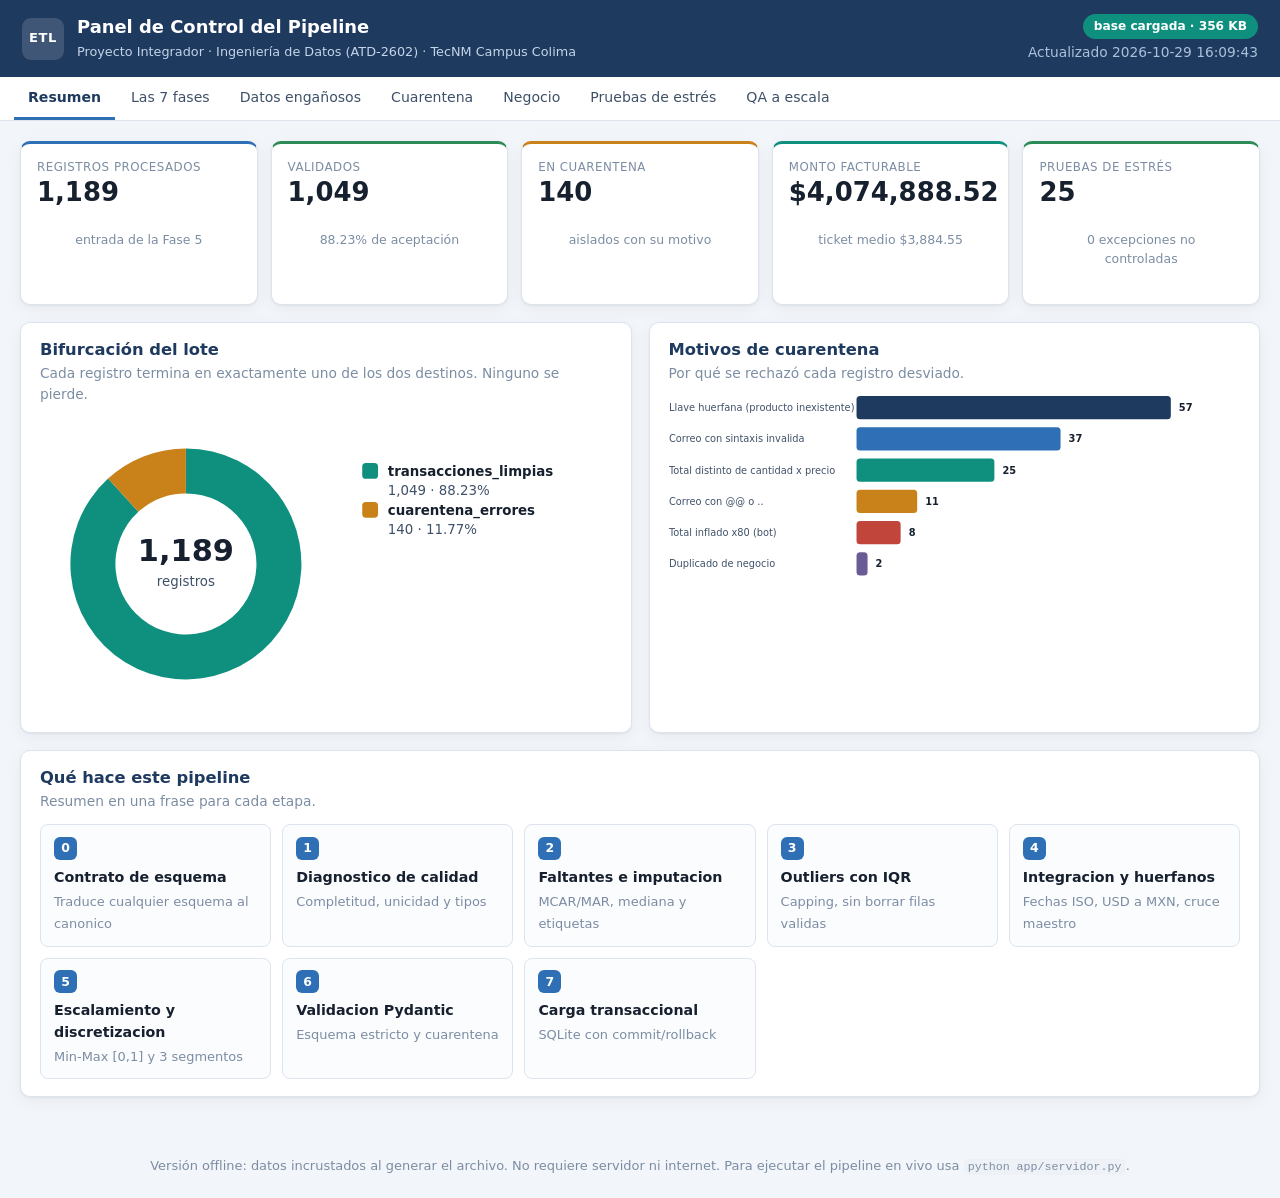
==== dashboard_offline.html @ 7eddc533 "Motor universal, panel con subida de datasets, QA y guia de defensa Motor universal (motor/pipeline_" ====
<!doctype html>
<html lang="es">
<head>
<meta charset="utf-8">
<meta name="viewport" content="width=device-width, initial-scale=1">
<title>Panel ETL — Ingeniería de Datos</title>
<link rel="icon" href="data:image/svg+xml,&lt;svg xmlns='http://www.w3.org/2000/svg' viewBox='0 0 32 32'&gt;&lt;rect width='32' height='32' rx='7' fill='%231f3a5f'/&gt;&lt;text x='16' y='22' font-size='14' font-family='sans-serif' font-weight='bold' fill='white' text-anchor='middle'&gt;ETL&lt;/text&gt;&lt;/svg&gt;">
<style>
:root{
  --tinta:#16202e; --tinta-2:#3f5168; --tenue:#7c8da3;
  --fondo:#f2f5f9; --papel:#ffffff; --linea:#dde4ed;
  --azul:#1f3a5f; --azul-claro:#2f6fb5; --acento:#0f8f7e;
  --ambar:#c9821a; --rojo:#c2453c; --verde:#2e8b57;
  --r:10px; --sombra:0 1px 2px rgba(22,32,46,.06), 0 4px 16px rgba(22,32,46,.05);
}
*{box-sizing:border-box}
html,body{margin:0;padding:0}
body{
  font-family:"Segoe UI",system-ui,-apple-system,Roboto,Helvetica,Arial,sans-serif;
  background:var(--fondo); color:var(--tinta); font-size:14.5px; line-height:1.55;
}
h1,h2,h3{margin:0 0 .2em; line-height:1.25}
h1{font-size:1.25rem}
h2{font-size:1.02rem; color:var(--azul)}
p{margin:.2em 0 .8em}
code{background:#eef2f7; padding:.08em .35em; border-radius:4px; font-size:.9em}
.tenue{color:var(--tenue); font-size:.86rem}
.sub{color:var(--tenue); font-size:.86rem; margin:-.1em 0 .9em}

/* ---------------------------------------------------- cabecera */
.cabecera{
  background:var(--azul); color:#fff; padding:14px 22px;
  display:flex; justify-content:space-between; align-items:center; gap:18px; flex-wrap:wrap;
}
.marca{display:flex; align-items:center; gap:13px}
.logo{
  width:42px; height:42px; border-radius:9px; background:rgba(255,255,255,.14);
  display:grid; place-items:center; font-weight:700; letter-spacing:.5px; font-size:.82rem;
}
.cabecera h1{color:#fff; font-size:1.12rem}
.cabecera p{margin:0; color:#c3d4e8; font-size:.8rem}
.estado-bd{display:flex; flex-direction:column; align-items:flex-end; gap:3px}
.estado-bd .tenue{color:#aac1dc}
.sello{
  background:var(--acento); color:#fff; padding:3px 11px; border-radius:999px;
  font-size:.76rem; font-weight:600;
}
.sello.malo{background:var(--rojo)}

/* ---------------------------------------------------- menú */
.menu{
  display:flex; gap:2px; padding:0 14px; background:var(--papel);
  border-bottom:1px solid var(--linea); overflow-x:auto; position:sticky; top:0; z-index:20;
}
.tab{
  border:0; background:none; padding:12px 14px; cursor:pointer; font-size:.88rem;
  color:var(--tinta-2); border-bottom:3px solid transparent; white-space:nowrap;
  font-family:inherit;
}
.tab:hover{color:var(--azul); background:#f7fAfd}
.tab.activa{color:var(--azul); border-bottom-color:var(--azul-claro); font-weight:650}

/* ---------------------------------------------------- layout */
main{padding:20px; max-width:1280px; margin:0 auto}
.vista{display:none}
.vista.activa{display:block}
.tarjeta{
  background:var(--papel); border:1px solid var(--linea); border-radius:var(--r);
  padding:17px 19px; margin-bottom:17px; box-shadow:var(--sombra);
}
.rejilla-2{display:grid; grid-template-columns:1fr 1fr; gap:17px}
@media(max-width:900px){.rejilla-2{grid-template-columns:1fr}}

/* ---------------------------------------------------- KPIs */
.kpis{display:grid; grid-template-columns:repeat(auto-fit,minmax(168px,1fr)); gap:13px; margin-bottom:17px}
.kpi{
  background:var(--papel); border:1px solid var(--linea); border-radius:var(--r);
  padding:14px 16px; box-shadow:var(--sombra); border-top:3px solid var(--azul-claro);
}
.kpi.ok{border-top-color:var(--verde)}
.kpi.alerta{border-top-color:var(--ambar)}
.kpi.dinero{border-top-color:var(--acento)}
.kpi .etq{font-size:.74rem; color:var(--tenue); text-transform:uppercase; letter-spacing:.5px}
.kpi .val{font-size:1.62rem; font-weight:700; color:var(--tinta); line-height:1.2;
  font-variant-numeric:tabular-nums}
.kpi .pie{font-size:.78rem; color:var(--tenue)}

/* ---------------------------------------------------- tablas */
table{width:100%; border-collapse:collapse; font-size:.85rem}
th{
  text-align:left; padding:8px 9px; border-bottom:2px solid var(--linea);
  color:var(--tinta-2); font-weight:650; font-size:.78rem; text-transform:uppercase;
  letter-spacing:.3px; white-space:nowrap;
}
td{padding:7px 9px; border-bottom:1px solid #eef2f7; vertical-align:top}
tbody tr:hover{background:#f7fafd}
.num{text-align:right; font-variant-numeric:tabular-nums}
.tabla-scroll{overflow-x:auto; max-height:520px; overflow-y:auto}
.mono{font-family:"Cascadia Mono",Consolas,"Courier New",monospace; font-size:.82rem}

/* ---------------------------------------------------- píldoras */
.pil{display:inline-block; padding:2px 9px; border-radius:999px; font-size:.75rem; font-weight:600}
.pil.ok{background:#e4f3ea; color:var(--verde)}
.pil.malo{background:#fbe9e7; color:var(--rojo)}
.pil.neutro{background:#eef2f7; color:var(--tinta-2)}
.pil.alerta{background:#fdf1de; color:var(--ambar)}

/* ---------------------------------------------------- avisos */
.aviso{
  background:#fff; border:1px solid var(--linea); border-left:4px solid var(--azul-claro);
  border-radius:var(--r); padding:13px 17px; margin-bottom:17px; font-size:.9rem;
  box-shadow:var(--sombra);
}

/* ---------------------------------------------------- engañosos */
.eng{
  background:var(--papel); border:1px solid var(--linea); border-radius:var(--r);
  padding:15px 17px; margin-bottom:13px; box-shadow:var(--sombra);
  border-left:4px solid var(--ambar);
}
.eng.cero{border-left-color:var(--verde); opacity:.72}
.eng-cab{display:flex; align-items:baseline; gap:11px; flex-wrap:wrap; margin-bottom:7px}
.eng-cod{
  font-family:Consolas,monospace; background:var(--azul); color:#fff;
  padding:2px 8px; border-radius:5px; font-size:.76rem; font-weight:700;
}
.eng-tit{font-weight:650; color:var(--tinta); font-size:.97rem}
.eng-n{margin-left:auto; font-weight:700; color:var(--ambar); font-variant-numeric:tabular-nums}
.eng.cero .eng-n{color:var(--verde)}
.eng-fila{display:grid; grid-template-columns:118px 1fr; gap:9px; margin-top:6px; font-size:.86rem}
.eng-etq{color:var(--tenue); font-weight:600; font-size:.79rem; text-transform:uppercase;
  letter-spacing:.3px}

/* ---------------------------------------------------- pasos */
.pasos{display:grid; grid-template-columns:repeat(auto-fit,minmax(215px,1fr)); gap:11px}
.paso{border:1px solid var(--linea); border-radius:8px; padding:11px 13px; background:#fbfcfe}
.paso .n{
  display:inline-grid; place-items:center; width:23px; height:23px; border-radius:6px;
  background:var(--azul-claro); color:#fff; font-weight:700; font-size:.78rem; margin-bottom:6px;
}
.paso strong{display:block; font-size:.89rem; margin-bottom:2px}
.paso span{font-size:.81rem; color:var(--tenue)}

/* ---------------------------------------------------- filtros */
.filtros{display:flex; gap:7px; flex-wrap:wrap; margin-bottom:13px}
.chip{
  border:1px solid var(--linea); background:#fff; border-radius:999px; padding:5px 13px;
  cursor:pointer; font-size:.83rem; font-family:inherit; color:var(--tinta-2);
}
.chip:hover{border-color:var(--azul-claro); color:var(--azul)}
.chip.activo{background:var(--azul); color:#fff; border-color:var(--azul)}

/* ---------------------------------------------------- ejecutar */
.barra-acciones{display:flex; align-items:center; gap:14px; margin-bottom:11px; flex-wrap:wrap}
.btn-principal{
  background:var(--azul); color:#fff; border:0; padding:10px 22px; border-radius:7px;
  font-size:.92rem; font-weight:600; cursor:pointer; font-family:inherit;
}
.btn-principal:hover{background:#28496f}
.btn-principal:disabled{background:#9fb0c4; cursor:not-allowed}
.progreso{height:7px; background:#e7edf4; border-radius:999px; overflow:hidden; margin-bottom:13px}
#barra-progreso{height:100%; width:0; background:var(--acento); transition:width .4s ease}
.consola{
  background:#101925; color:#cfe0f0; padding:15px 17px; border-radius:8px;
  font-family:"Cascadia Mono",Consolas,monospace; font-size:.8rem; line-height:1.5;
  max-height:470px; overflow:auto; white-space:pre-wrap; margin:0;
}

/* ---------------------------------------------------- svg */
/* El viewBox escala el texto junto con la gráfica; acotar el ancho mantiene
   la tipografía en su tamaño real en vez de inflarla en pantallas anchas. */
svg{display:block; width:100%; max-width:780px; height:auto; overflow:visible; margin:0 auto}
.svg-etq{font-size:11px; fill:var(--tinta-2)}
.svg-val{font-size:11px; fill:var(--tinta); font-weight:600}
.svg-eje{stroke:var(--linea); stroke-width:1}

.pie{text-align:center; padding:22px; color:var(--tenue); font-size:.81rem}
.vacio{padding:26px; text-align:center; color:var(--tenue); font-size:.88rem}

.tab-destacada{color:var(--acento); font-weight:650}
.zona{border:2px dashed var(--linea); border-radius:var(--r); padding:34px; text-align:center;
  cursor:pointer; background:#fbfcfe; transition:.15s}
.zona:hover,.zona.sobre{border-color:var(--azul-claro); background:#f2f7fd}
.zona-titulo{font-size:1.05rem; font-weight:650; color:var(--azul); margin-bottom:4px}
.fuente-cab{display:flex; justify-content:space-between; align-items:baseline; flex-wrap:wrap; gap:8px}
.descargas a{display:inline-block; margin:3px 6px 3px 0; padding:5px 11px; border:1px solid var(--linea);
  border-radius:6px; text-decoration:none; color:var(--azul); font-size:.82rem; background:#fff}
.descargas a:hover{border-color:var(--azul-claro)}

</style>
</head>
<body>

<header class="cabecera">
  <div class="marca">
    <div class="logo">ETL</div>
    <div>
      <h1>Panel de Control del Pipeline</h1>
      <p>Proyecto Integrador · Ingeniería de Datos (ATD-2602) · TecNM Campus Colima</p>
    </div>
  </div>
  <div class="estado-bd">
    <span id="sello-bd" class="sello">cargando…</span>
    <span id="actualizado" class="tenue"></span>
  </div>
</header>

<nav class="menu" id="menu">
  
  <button class="tab activa" data-vista="resumen">Resumen</button>
  <button class="tab" data-vista="flujo">Las 7 fases</button>
  <button class="tab" data-vista="enganosos">Datos engañosos</button>
  <button class="tab" data-vista="cuarentena">Cuarentena</button>
  <button class="tab" data-vista="negocio">Negocio</button>
  <button class="tab" data-vista="estres">Pruebas de estrés</button>
  <button class="tab" data-vista="qa">QA a escala</button>
  
</nav>

<main id="contenido">

  <!-- ============================================ UNIVERSAL -->
  <section class="vista" id="v-universal">
    <div class="aviso">
      <strong>Sube cualquier dataset, limpio o sucio.</strong>
      CSV, TSV, TXT, Excel (todas las hojas), JSON, JSON Lines, Parquet o un ZIP con varios.
      El motor no necesita conocer las columnas: detecta tipos, aplica las 7 fases y separa
      lo válido de lo que va a cuarentena con su motivo. Si subes varios archivos, detecta
      solo cuál es el catálogo maestro y marca las llaves huérfanas.
    </div>
    <div class="tarjeta">
      <div id="zona" class="zona">
        <div class="zona-titulo">Arrastra aquí tus archivos</div>
        <div class="tenue">o haz clic para elegirlos · hasta 2 GB por archivo</div>
        <input id="archivo" type="file" multiple hidden
               accept=".csv,.tsv,.txt,.xlsx,.xlsm,.xls,.json,.jsonl,.ndjson,.parquet,.zip">
      </div>
      <div id="lista-archivos" class="tenue"></div>
      <div class="barra-acciones" style="margin-top:12px">
        <button id="btn-universal" class="btn-principal" disabled>Procesar dataset</button>
        <span id="estado-universal" class="tenue">Elige uno o más archivos.</span>
      </div>
      <pre id="consola-u" class="consola" style="max-height:260px">Esperando archivos…</pre>
    </div>
    <div id="resultado-u"></div>
  </section>

  <!-- ============================================ RESUMEN -->
  <section class="vista activa" id="v-resumen">
    <div class="kpis" id="kpis"></div>
    <div class="rejilla-2">
      <div class="tarjeta">
        <h2>Bifurcación del lote</h2>
        <p class="sub">Cada registro termina en exactamente uno de los dos destinos. Ninguno se pierde.</p>
        <div id="dona-bifurcacion"></div>
      </div>
      <div class="tarjeta">
        <h2>Motivos de cuarentena</h2>
        <p class="sub">Por qué se rechazó cada registro desviado.</p>
        <div id="barras-cuarentena"></div>
      </div>
    </div>
    <div class="tarjeta">
      <h2>Qué hace este pipeline</h2>
      <p class="sub">Resumen en una frase para cada etapa.</p>
      <div class="pasos" id="pasos-resumen"></div>
    </div>
  </section>

  <!-- ============================================ FLUJO -->
  <section class="vista" id="v-flujo">
    <div class="tarjeta">
      <h2>Embudo de las 7 fases</h2>
      <p class="sub">Cuántos registros entran y sobreviven a cada etapa del pipeline.</p>
      <div id="embudo"></div>
    </div>
    <div class="tarjeta">
      <h2>Detalle por fase</h2>
      <div id="tabla-fases"></div>
    </div>
  </section>

  <!-- ============================================ ENGAÑOSOS -->
  <section class="vista" id="v-enganosos">
    <div class="aviso">
      <strong>El corazón del proyecto.</strong>
      Estos registros pasan cualquier validación de tipo y formato. Se ven perfectamente
      normales en un <code>head()</code>. Y aun así son falsos. Son los que ensucian un
      reporte sin que nadie lo note.
    </div>
    <div id="tarjetas-enganosos"></div>
  </section>

  <!-- ============================================ CUARENTENA -->
  <section class="vista" id="v-cuarentena">
    <div class="tarjeta">
      <h2>Zona de cuarentena</h2>
      <p class="sub">Filtra por causa para ver los registros desviados y su motivo exacto.</p>
      <div class="filtros" id="filtros-cuarentena"></div>
      <div id="tabla-cuarentena"></div>
    </div>
  </section>

  <!-- ============================================ NEGOCIO -->
  <section class="vista" id="v-negocio">
    <div class="rejilla-2">
      <div class="tarjeta">
        <h2>Facturado por canal y segmento</h2>
        <p class="sub">La discretización de la Fase 5 es lo que permite leer esto de un vistazo.</p>
        <div id="barras-segmento"></div>
      </div>
      <div class="tarjeta">
        <h2>Rangos de cada segmento</h2>
        <p class="sub">Cortes por terciles, no por montos fijos.</p>
        <div id="tabla-segmentos"></div>
      </div>
    </div>
    <div class="tarjeta">
      <h2>Ventas por día</h2>
      <div id="linea-serie"></div>
    </div>
    <div class="tarjeta">
      <h2>Productos con mayor facturación</h2>
      <div id="tabla-productos"></div>
    </div>
  </section>

  <!-- ============================================ ESTRÉS -->
  <section class="vista" id="v-estres">
    <div class="aviso">
      <strong>El criterio de éxito no es que los acepte.</strong>
      Es que los rechace con un mensaje claro y <em>sin lanzar una excepción no controlada</em>.
      Un pipeline de producción no se cae porque le llegó una fila corrupta.
    </div>
    <div class="tarjeta">
      <h2>Inyección de datos corruptos</h2>
      <div id="tabla-estres"></div>
    </div>
  </section>

  <!-- ============================================ QA -->
  <section class="vista" id="v-qa">
    <div class="aviso">
      <strong>Pruebas a escala con verdad conocida.</strong>
      El generador planta una cantidad exacta de cada error, así que la suite no verifica
      solo que el pipeline «no truene»: verifica que encontró <em>exactamente</em> lo que se plantó,
      y que los datos que sí pasaron no fueron corrompidos.
    </div>
    <div class="tarjeta">
      <h2>Escenarios ejecutados</h2>
      <div id="tabla-qa"></div>
    </div>
    <div class="tarjeta">
      <h2>Rendimiento según volumen</h2>
      <p class="sub">El pipeline escala de forma lineal. No hay degradación por tamaño.</p>
      <div id="grafico-escala"></div>
    </div>
  </section>

  <!-- ============================================ EJECUTAR -->
  <section class="vista" id="v-ejecutar">
    <div class="tarjeta">
      <h2>Ejecutar el pipeline completo</h2>
      <p class="sub">Corre las 7 fases de principio a fin sobre los datos reales y recarga la base.</p>
      <div class="barra-acciones">
        <button id="btn-ejecutar" class="btn-principal">Ejecutar pipeline</button>
        <span id="estado-ejecucion" class="tenue">Listo.</span>
      </div>
      <div class="progreso"><div id="barra-progreso"></div></div>
      <pre id="consola" class="consola">Pulsa «Ejecutar pipeline» para comenzar.</pre>
    </div>
  </section>

</main>

<footer class="pie">
  Versión offline: datos incrustados al generar el archivo. No requiere servidor ni internet. Para ejecutar el pipeline en vivo usa <code>python app/servidor.py</code>.
</footer>

<script>
/* Datos incrustados: este archivo no hace ninguna peticion de red. */
const DATOS_OFFLINE = {"/api/resumen": {"entrada": 1189, "limpias": 1049, "cuarentena": 140, "tasa_aceptacion": 88.23, "monto_facturable": 4074888.52, "ticket_promedio": 3884.55, "pruebas_estres": 25, "crashes": 0, "bd_existe": true, "bd_kb": 356.0, "actualizado": "2026-10-29 16:09:43"}, "/api/fases": [{"fase": "0", "nombre": "Contrato de esquema", "detalle": "Traduce cualquier esquema al canonico", "registros": 1189}, {"fase": "1", "nombre": "Diagnostico de calidad", "detalle": "Completitud, unicidad y tipos", "registros": 1189}, {"fase": "2", "nombre": "Faltantes e imputacion", "detalle": "MCAR/MAR, mediana y etiquetas", "registros": 1189}, {"fase": "3", "nombre": "Outliers con IQR", "detalle": "Capping, sin borrar filas validas", "registros": 1189}, {"fase": "4", "nombre": "Integracion y huerfanos", "detalle": "Fechas ISO, USD a MXN, cruce maestro", "registros": 1189}, {"fase": "5", "nombre": "Escalamiento y discretizacion", "detalle": "Min-Max [0,1] y 3 segmentos", "registros": 1189}, {"fase": "6", "nombre": "Validacion Pydantic", "detalle": "Esquema estricto y cuarentena", "registros": 1049}, {"fase": "7", "nombre": "Carga transaccional", "detalle": "SQLite con commit/rollback", "registros": 1049}], "/api/enganosos": [{"codigo": "E-01", "titulo": "Totales que no cuadran con cantidad x precio", "afectados": 12, "total": 1220, "pct": 0.98, "por_que": "Los tres campos son numeros validos y positivos. Ninguna validacion de tipo los rechaza: solo se detectan recalculando la operacion.", "evidencia": "Fisica 0 filas, online 12. Ej. WEB-00001: 1 x 600.0 = 600.00 pero total_amount = 48000.00", "accion": "Validador que recalcula el total y rechaza si difiere mas de 1 centavo."}, {"codigo": "E-02", "titulo": "Bots: total inflado exactamente 80 veces", "afectados": 12, "total": 600, "pct": 2.0, "por_que": "El factor es constante y exacto (x80), no es ruido aleatorio. Un promedio de ticket los absorbe y parecen ventas grandes legitimas.", "evidencia": "12 pedidos con total = 80 x (units x unit_price). Ej. WEB-00001: 1 x 600.00 -> 48000.00", "accion": "Marcar como fraude_bot y enviar a cuarentena, no solo recortar por IQR."}, {"codigo": "E-03", "titulo": "Precio 500.00 exacto: valor por defecto, no precio real", "afectados": 29, "total": 620, "pct": 4.68, "por_que": "500.00 es un importe perfectamente plausible para una venta. Pasa cualquier validacion de rango o de tipo. Lo delata la repeticion: el precio real nunca cae 29 veces en el mismo numero redondo.", "evidencia": "Los 591 productos del catalogo cotizan a su precio_base_mxn exacto (desviacion 0). Los 29 huerfanos cotizan todos a 500.00, un relleno que el sistema origen usa cuando no encuentra el producto.", "accion": "Regla cruzada: precio == 500.00 junto con llave huerfana se trata como 'producto inexistente con precio de relleno', no como venta valida."}, {"codigo": "E-04", "titulo": "Llaves huerfanas con formato perfecto", "afectados": 62, "total": 1220, "pct": 5.08, "por_que": "Cumplen el patron PROD-NNN, pasan cualquier regex y se ven como un id real. Solo el cruce contra el catalogo revela que el producto no existe.", "evidencia": "Fisica 29, online 33. 33 de los online tienen formato valido. Rango real del catalogo: PROD-001 a PROD-050.", "accion": "Marcar flag_huerfano y desviar a cuarentena con motivo 'llave huerfana'."}, {"codigo": "E-05", "titulo": "Correos que una validacion ingenua aprueba", "afectados": 11, "total": 600, "pct": 1.83, "por_que": "Tienen arroba, tienen dominio conocido y terminan en .com. Un chequeo del tipo '@' in correo los da por buenos y quedan en la base como clientes contactables. Solo un regex estricto ve la doble arroba y el punto duplicado.", "evidencia": "11 correos pasan la validacion ingenua pero fallan la estricta. Patrones: usuario@@gmail..com. Ademas 37 son rechazados por ambas (sin arroba o vacios).", "accion": "Regex estricto con anclas, mas rechazo explicito de '..' y '@@'; a cuarentena."}, {"codigo": "E-06", "titulo": "Duplicados de negocio con id_ticket distinto", "afectados": 40, "total": 620, "pct": 6.45, "por_que": "drop_duplicates() no los toca porque el id_ticket es unico. Para el sistema son dos ventas; en la realidad es la misma venta capturada dos veces.", "evidencia": "Duplicados exactos: 20. Duplicados por llave de negocio (fecha_venta, sucursal, id_producto, cantidad, monto_total_mxn, id_cliente): 40 filas involucradas.", "accion": "Deduplicar por llave de negocio conservando el primer ticket; el resto a cuarentena."}, {"codigo": "E-07", "titulo": "Fechas bien formadas pero imposibles para el negocio", "afectados": 0, "total": 1189, "pct": 0.0, "por_que": "Son fechas reales del calendario y se convierten sin error a YYYY-MM-DD. El problema no es el formato sino que caen fuera del periodo de operacion.", "evidencia": "Futuras: 0. Anteriores a 2026: 0. Rango observado: 2026-09-01 a 2026-10-16.", "accion": "Validador de rango operativo [2026-01-01, hoy]; fuera de rango a cuarentena."}, {"codigo": "E-08", "titulo": "Importes en USD con magnitud de pesos", "afectados": 0, "total": 193, "pct": 0.0, "por_que": "Un unit_price de 3,000 marcado como USD equivale a 58,500 MXN. El numero y la etiqueta son validos por separado; juntos producen un importe absurdo.", "evidencia": "193 pedidos en USD. 0 con unit_price mayor a 2,000 USD (mas de 39,000 MXN al tipo de cambio 19.50).", "accion": "Validar rango por moneda ANTES de convertir; fuera de rango a cuarentena."}, {"codigo": "E-09", "titulo": "Filas que el propio capping dejo incoherentes", "afectados": 40, "total": 1189, "pct": 3.36, "por_que": "Tras recortar el monto al limite del IQR, el total ya no es cantidad x precio. La fila se ve limpia y ordenada, pero su aritmetica interna quedo rota por nuestra propia transformacion.", "evidencia": "40 filas recortadas donde monto != cantidad x precio.", "accion": "Recalcular el monto tras el capping, o excluir las recortadas del validador aritmetico usando monto_mxn_original."}, {"codigo": "E-10", "titulo": "Pedidos cancelados que conservan importe cobrado", "afectados": 119, "total": 1189, "pct": 10.01, "por_que": "El estatus es un valor valido del catalogo y el monto es un numero correcto. La contradiccion solo existe al leer los dos campos juntos.", "evidencia": "119 pedidos CANCELADO con monto_mxn mayor a 0. Estatus presentes: ['CANCELADO', 'COMPLETADO', 'DEVUELTO', 'PAGADO', 'PENDIENTE']", "accion": "Regla cruzada: si estatus es CANCELADO, el monto facturable debe ser 0."}], "/api/segmentos": {"rangos": [{"segmento_monto": "BAJO", "n": "403", "minimo": "332.67", "maximo": "2016.3", "promedio": "1139.72"}, {"segmento_monto": "MEDIO", "n": "391", "minimo": "2048.98", "maximo": "4138.14", "promedio": "3008.55"}, {"segmento_monto": "ALTO", "n": "395", "minimo": "4183.67", "maximo": "16510.02", "promedio": "8555.09"}], "cruce": [{"canal": "FISICA", "segmento": "ALTO", "pedidos": 265, "facturado": 2521190.44}, {"canal": "FISICA", "segmento": "BAJO", "pedidos": 134, "facturado": 163169.4}, {"canal": "FISICA", "segmento": "MEDIO", "pedidos": 161, "facturado": 480872.27}, {"canal": "ONLINE", "segmento": "ALTO", "pedidos": 95, "facturado": 416122.33}, {"canal": "ONLINE", "segmento": "BAJO", "pedidos": 202, "facturado": 138963.91}, {"canal": "ONLINE", "segmento": "MEDIO", "pedidos": 192, "facturado": 354570.17}], "parametros": {"minmax_monto": {"min": 332.67, "max": 16510.02, "degenerado": false}, "minmax_cantidad": {"min": 1.0, "max": 8.0, "degenerado": false}, "terciles": {"cortes": [332.67, 2016.3, 4138.14, 16510.02]}, "reparto": {"BAJO": 403, "MEDIO": 391, "ALTO": 395}}}, "/api/estres": [{"caso": "texto en campo numerico", "resultado": "RECHAZADO", "detalle": "Input should be a valid integer, unable to parse string as an integer"}, {"caso": "cantidad negativa", "resultado": "RECHAZADO", "detalle": "Input should be greater than 0"}, {"caso": "cantidad cero", "resultado": "RECHAZADO", "detalle": "Input should be greater than 0"}, {"caso": "precio cero", "resultado": "RECHAZADO", "detalle": "Input should be greater than 0"}, {"caso": "fecha imposible 31/02", "resultado": "RECHAZADO", "detalle": "Input should be a valid date or datetime, day value is outside expecte"}, {"caso": "fecha fuera de operacion", "resultado": "RECHAZADO", "detalle": "fecha 1999-01-01 fuera del periodo operativo [2026-01-01, 2026-12-31]"}, {"caso": "fecha en el futuro lejano", "resultado": "RECHAZADO", "detalle": "fecha 2099-12-31 fuera del periodo operativo [2026-01-01, 2026-12-31]"}, {"caso": "id_producto mal formado", "resultado": "RECHAZADO", "detalle": "id_producto con formato invalido: 'PRODUCTO-1'"}, {"caso": "id_producto vacio", "resultado": "RECHAZADO", "detalle": "id_producto con formato invalido: ''"}, {"caso": "llave huerfana", "resultado": "RECHAZADO", "detalle": "llave huerfana: PROD-001 no esta en el catalogo maestro"}, {"caso": "precio de relleno 500", "resultado": "RECHAZADO", "detalle": "precio de relleno 500.00 detectado, no es un precio real"}, {"caso": "total inflado x80 (bot)", "resultado": "RECHAZADO", "detalle": "inflado x80 (patron de bot): 2 x 100.00 = 200.00 pero monto_mxn = 1600"}, {"caso": "total inconsistente", "resultado": "RECHAZADO", "detalle": "total inconsistente: 2 x 100.00 = 200.00 pero monto_mxn = 999.00"}, {"caso": "bot recortado por capping", "resultado": "RECHAZADO", "detalle": "inflado x80 (patron de bot): el total reportado no coincide con cantid"}, {"caso": "correo con doble arroba", "resultado": "RECHAZADO", "detalle": "correo con arroba o punto duplicado: 'usuario@@gmail..com'"}, {"caso": "correo sin arroba", "resultado": "RECHAZADO", "detalle": "correo con sintaxis invalida: 'correo_invalido.com'"}, {"caso": "online sin correo", "resultado": "RECHAZADO", "detalle": "venta online sin correo de contacto"}, {"caso": "canal inexistente", "resultado": "RECHAZADO", "detalle": "Input should be 'FISICA' or 'ONLINE'"}, {"caso": "estatus desconocido", "resultado": "RECHAZADO", "detalle": "estatus desconocido: 'EN_LIMBO'"}, {"caso": "cancelado con importe", "resultado": "RECHAZADO", "detalle": "estatus CANCELADO con monto facturable 200.00, deberia ser 0"}, {"caso": "segmento invalido", "resultado": "RECHAZADO", "detalle": "Input should be 'BAJO', 'MEDIO' or 'ALTO'"}, {"caso": "normalizado fuera de rango", "resultado": "RECHAZADO", "detalle": "Input should be less than or equal to 1"}, {"caso": "campo obligatorio ausente", "resultado": "RECHAZADO", "detalle": "Input should be a valid string"}, {"caso": "nulo en toda la fila", "resultado": "RECHAZADO", "detalle": "Input should be a valid string"}, {"caso": "caso valido de control", "resultado": "ACEPTADO", "detalle": ""}], "/api/qa": {"resumen": [{"escenario": "base_2k", "checks": "22", "fallos": "0", "ok": "True", "mb_entrada": "0.8", "total_s": "4.08", "filas_por_segundo": "980", "filas_unificado": "3964", "filas_limpias": "3488", "filas_cuarentena": "476", "tasa_aceptacion_pct": "87.99", "tiempos_s": "{\"fase0\": 0.5, \"fase1_2\": 1.5, \"fase3_4\": 0.65, \"fase5_6\": 0.89, \"fase7\": 0.54}", "error_fatal": ""}, {"escenario": "sucio_3x", "checks": "22", "fallos": "0", "ok": "True", "mb_entrada": "2.0", "total_s": "5.17", "filas_por_segundo": "1934", "filas_unificado": "9746", "filas_limpias": "7187", "filas_cuarentena": "2559", "tasa_aceptacion_pct": "73.74", "tiempos_s": "{\"fase0\": 0.63, \"fase1_2\": 1.71, \"fase3_4\": 0.82, \"fase5_6\": 1.32, \"fase7\": 0.69}", "error_fatal": ""}, {"escenario": "limpio_0x", "checks": "20", "fallos": "0", "ok": "True", "mb_entrada": "1.19", "total_s": "4.36", "filas_por_segundo": "1376", "filas_unificado": "6000", "filas_limpias": "5720", "filas_cuarentena": "280", "tasa_aceptacion_pct": "95.33", "tiempos_s": "{\"fase0\": 0.59, \"fase1_2\": 1.47, \"fase3_4\": 0.69, \"fase5_6\": 1.01, \"fase7\": 0.6}", "error_fatal": ""}, {"escenario": "ruidoso_cols", "checks": "22", "fallos": "0", "ok": "True", "mb_entrada": "1.39", "total_s": "4.29", "filas_por_segundo": "1398", "filas_unificado": "5948", "filas_limpias": "5251", "filas_cuarentena": "697", "tasa_aceptacion_pct": "88.28", "tiempos_s": "{\"fase0\": 0.54, \"fase1_2\": 1.55, \"fase3_4\": 0.75, \"fase5_6\": 0.93, \"fase7\": 0.52}", "error_fatal": ""}, {"escenario": "minimo_cols", "checks": "22", "fallos": "0", "ok": "True", "mb_entrada": "0.91", "total_s": "4.46", "filas_por_segundo": "1345", "filas_unificado": "5948", "filas_limpias": "4939", "filas_cuarentena": "1009", "tasa_aceptacion_pct": "83.04", "tiempos_s": "{\"fase0\": 0.58, \"fase1_2\": 1.63, \"fase3_4\": 0.68, \"fase5_6\": 1.0, \"fase7\": 0.57}", "error_fatal": ""}, {"escenario": "drift_ingles", "checks": "24", "fallos": "0", "ok": "True", "mb_entrada": "1.19", "total_s": "4.45", "filas_por_segundo": "1348", "filas_unificado": "5948", "filas_limpias": "5251", "filas_cuarentena": "697", "tasa_aceptacion_pct": "88.28", "tiempos_s": "{\"fase0\": 0.51, \"fase1_2\": 1.7, \"fase3_4\": 0.67, \"fase5_6\": 0.98, \"fase7\": 0.59}", "error_fatal": ""}, {"escenario": "drift_erp", "checks": "24", "fallos": "0", "ok": "True", "mb_entrada": "1.11", "total_s": "4.65", "filas_por_segundo": "1290", "filas_unificado": "5948", "filas_limpias": "5251", "filas_cuarentena": "697", "tasa_aceptacion_pct": "88.28", "tiempos_s": "{\"fase0\": 0.51, \"fase1_2\": 1.65, \"fase3_4\": 0.76, \"fase5_6\": 1.2, \"fase7\": 0.53}", "error_fatal": ""}, {"escenario": "volumen_25k", "checks": "22", "fallos": "0", "ok": "True", "mb_entrada": "9.92", "total_s": "12.66", "filas_por_segundo": "3949", "filas_unificado": "49560", "filas_limpias": "43435", "filas_cuarentena": "6125", "tasa_aceptacion_pct": "87.64", "tiempos_s": "{\"fase0\": 1.21, \"fase1_2\": 3.62, \"fase3_4\": 1.83, \"fase5_6\": 4.52, \"fase7\": 1.48}", "error_fatal": ""}, {"escenario": "volumen_100k", "checks": "22", "fallos": "0", "ok": "True", "mb_entrada": "39.67", "total_s": "40.12", "filas_por_segundo": "4985", "filas_unificado": "198226", "filas_limpias": "173376", "filas_cuarentena": "24850", "tasa_aceptacion_pct": "87.46", "tiempos_s": "{\"fase0\": 3.44, \"fase1_2\": 9.97, \"fase3_4\": 5.98, \"fase5_6\": 16.36, \"fase7\": 4.37}", "error_fatal": ""}], "detalle": [{"escenario": "base_2k", "categoria": "SETUP", "nombre": "generacion del dataset", "ok": "True", "detalle": "0.8s"}, {"escenario": "base_2k", "categoria": "RESILIENCIA", "nombre": "fase0 adapta el esquema sin excepcion", "ok": "True", "detalle": "0.5s"}, {"escenario": "base_2k", "categoria": "RESILIENCIA", "nombre": "fase1_2 termina sin excepcion", "ok": "True", "detalle": "1.5s"}, {"escenario": "base_2k", "categoria": "RESILIENCIA", "nombre": "fase3_4 termina sin excepcion", "ok": "True", "detalle": "0.7s"}, {"escenario": "base_2k", "categoria": "RESILIENCIA", "nombre": "fase5_6 termina sin excepcion", "ok": "True", "detalle": "0.9s"}, {"escenario": "base_2k", "categoria": "RESILIENCIA", "nombre": "fase7 termina sin excepcion", "ok": "True", "detalle": "0.5s"}, {"escenario": "base_2k", "categoria": "INTEGRIDAD", "nombre": "I1 ninguna fila se pierde en Fase 6", "ok": "True", "detalle": "3488 + 476 = 3964 vs 3964"}, {"escenario": "base_2k", "categoria": "INTEGRIDAD", "nombre": "I2 cero huerfanos en tabla limpia", "ok": "True", "detalle": "0 encontrados"}, {"escenario": "base_2k", "categoria": "INTEGRIDAD", "nombre": "I3 cero correos invalidos en tabla limpia", "ok": "True", "detalle": "0 encontrados"}, {"escenario": "base_2k", "categoria": "INTEGRIDAD", "nombre": "I4 monto = cantidad x precio (no recortadas)", "ok": "True", "detalle": "max desviacion 0.0100"}, {"escenario": "base_2k", "categoria": "INTEGRIDAD", "nombre": "I5 todas las fechas en YYYY-MM-DD", "ok": "True", "detalle": "0 no parseables"}, {"escenario": "base_2k", "categoria": "INTEGRIDAD", "nombre": "I6 cero importes sin convertir a MXN", "ok": "True", "detalle": "0 filas"}, {"escenario": "base_2k", "categoria": "INTEGRIDAD", "nombre": "I7 monto_mxn_norm dentro de [0,1]", "ok": "True", "detalle": "0 fuera"}, {"escenario": "base_2k", "categoria": "INTEGRIDAD", "nombre": "I8 id_registro unico (llave primaria)", "ok": "True", "detalle": "0 duplicados"}, {"escenario": "base_2k", "categoria": "INTEGRIDAD", "nombre": "I9 toda cuarentena tiene motivo", "ok": "True", "detalle": "0 sin motivo"}, {"escenario": "base_2k", "categoria": "INTEGRIDAD", "nombre": "I10 cero montos no positivos en limpias", "ok": "True", "detalle": "0 filas"}, {"escenario": "base_2k", "categoria": "DETECCION", "nombre": "huerfanos detectados >= 85% de los plantados", "ok": "True", "detalle": "199 de 200 plantados"}, {"escenario": "base_2k", "categoria": "DETECCION", "nombre": "correos invalidos capturados >= 85%", "ok": "True", "detalle": "92 de 92 plantados"}, {"escenario": "base_2k", "categoria": "DETECCION", "nombre": "bots / totales inflados capturados >= 70%", "ok": "True", "detalle": "190 de 40 plantados"}, {"escenario": "base_2k", "categoria": "DETECCION", "nombre": "cuarentena por debajo del 40% (sin falsos masivos)", "ok": "True", "detalle": "12.01% del lote"}, {"escenario": "base_2k", "categoria": "INTEGRIDAD", "nombre": "I-extra idempotencia (misma salida al repetir)", "ok": "True", "detalle": "(3488, 21) vs (3488, 21)"}, {"escenario": "base_2k", "categoria": "INTEGRIDAD", "nombre": "I-extra recarga a BD es idempotente", "ok": "True", "detalle": "3488 filas en BD vs 3488 en CSV"}, {"escenario": "sucio_3x", "categoria": "SETUP", "nombre": "generacion del dataset", "ok": "True", "detalle": "0.6s"}, {"escenario": "sucio_3x", "categoria": "RESILIENCIA", "nombre": "fase0 adapta el esquema sin excepcion", "ok": "True", "detalle": "0.6s"}, {"escenario": "sucio_3x", "categoria": "RESILIENCIA", "nombre": "fase1_2 termina sin excepcion", "ok": "True", "detalle": "1.7s"}, {"escenario": "sucio_3x", "categoria": "RESILIENCIA", "nombre": "fase3_4 termina sin excepcion", "ok": "True", "detalle": "0.8s"}, {"escenario": "sucio_3x", "categoria": "RESILIENCIA", "nombre": "fase5_6 termina sin excepcion", "ok": "True", "detalle": "1.3s"}, {"escenario": "sucio_3x", "categoria": "RESILIENCIA", "nombre": "fase7 termina sin excepcion", "ok": "True", "detalle": "0.7s"}, {"escenario": "sucio_3x", "categoria": "INTEGRIDAD", "nombre": "I1 ninguna fila se pierde en Fase 6", "ok": "True", "detalle": "7187 + 2559 = 9746 vs 9746"}, {"escenario": "sucio_3x", "categoria": "INTEGRIDAD", "nombre": "I2 cero huerfanos en tabla limpia", "ok": "True", "detalle": "0 encontrados"}, {"escenario": "sucio_3x", "categoria": "INTEGRIDAD", "nombre": "I3 cero correos invalidos en tabla limpia", "ok": "True", "detalle": "0 encontrados"}, {"escenario": "sucio_3x", "categoria": "INTEGRIDAD", "nombre": "I4 monto = cantidad x precio (no recortadas)", "ok": "True", "detalle": "max desviacion 0.0100"}, {"escenario": "sucio_3x", "categoria": "INTEGRIDAD", "nombre": "I5 todas las fechas en YYYY-MM-DD", "ok": "True", "detalle": "0 no parseables"}, {"escenario": "sucio_3x", "categoria": "INTEGRIDAD", "nombre": "I6 cero importes sin convertir a MXN", "ok": "True", "detalle": "0 filas"}, {"escenario": "sucio_3x", "categoria": "INTEGRIDAD", "nombre": "I7 monto_mxn_norm dentro de [0,1]", "ok": "True", "detalle": "0 fuera"}, {"escenario": "sucio_3x", "categoria": "INTEGRIDAD", "nombre": "I8 id_registro unico (llave primaria)", "ok": "True", "detalle": "0 duplicados"}, {"escenario": "sucio_3x", "categoria": "INTEGRIDAD", "nombre": "I9 toda cuarentena tiene motivo", "ok": "True", "detalle": "0 sin motivo"}, {"escenario": "sucio_3x", "categoria": "INTEGRIDAD", "nombre": "I10 cero montos no positivos en limpias", "ok": "True", "detalle": "0 filas"}, {"escenario": "sucio_3x", "categoria": "DETECCION", "nombre": "huerfanos detectados >= 85% de los plantados", "ok": "True", "detalle": "1472 de 1500 plantados"}, {"escenario": "sucio_3x", "categoria": "DETECCION", "nombre": "correos invalidos capturados >= 85%", "ok": "True", "detalle": "685 de 690 plantados"}, {"escenario": "sucio_3x", "categoria": "DETECCION", "nombre": "bots / totales inflados capturados >= 70%", "ok": "True", "detalle": "517 de 300 plantados"}, {"escenario": "sucio_3x", "categoria": "DETECCION", "nombre": "cuarentena por debajo del 40% (sin falsos masivos)", "ok": "True", "detalle": "26.26% del lote"}, {"escenario": "sucio_3x", "categoria": "INTEGRIDAD", "nombre": "I-extra idempotencia (misma salida al repetir)", "ok": "True", "detalle": "(7187, 21) vs (7187, 21)"}, {"escenario": "sucio_3x", "categoria": "INTEGRIDAD", "nombre": "I-extra recarga a BD es idempotente", "ok": "True", "detalle": "7187 filas en BD vs 7187 en CSV"}, {"escenario": "limpio_0x", "categoria": "SETUP", "nombre": "generacion del dataset", "ok": "True", "detalle": "0.6s"}, {"escenario": "limpio_0x", "categoria": "RESILIENCIA", "nombre": "fase0 adapta el esquema sin excepcion", "ok": "True", "detalle": "0.6s"}, {"escenario": "limpio_0x", "categoria": "RESILIENCIA", "nombre": "fase1_2 termina sin excepcion", "ok": "True", "detalle": "1.5s"}, {"escenario": "limpio_0x", "categoria": "RESILIENCIA", "nombre": "fase3_4 termina sin excepcion", "ok": "True", "detalle": "0.7s"}, {"escenario": "limpio_0x", "categoria": "RESILIENCIA", "nombre": "fase5_6 termina sin excepcion", "ok": "True", "detalle": "1.0s"}, {"escenario": "limpio_0x", "categoria": "RESILIENCIA", "nombre": "fase7 termina sin excepcion", "ok": "True", "detalle": "0.6s"}, {"escenario": "limpio_0x", "categoria": "INTEGRIDAD", "nombre": "I1 ninguna fila se pierde en Fase 6", "ok": "True", "detalle": "5720 + 280 = 6000 vs 6000"}, {"escenario": "limpio_0x", "categoria": "INTEGRIDAD", "nombre": "I2 cero huerfanos en tabla limpia", "ok": "True", "detalle": "0 encontrados"}, {"escenario": "limpio_0x", "categoria": "INTEGRIDAD", "nombre": "I3 cero correos invalidos en tabla limpia", "ok": "True", "detalle": "0 encontrados"}, {"escenario": "limpio_0x", "categoria": "INTEGRIDAD", "nombre": "I4 monto = cantidad x precio (no recortadas)", "ok": "True", "detalle": "max desviacion 0.0100"}, {"escenario": "limpio_0x", "categoria": "INTEGRIDAD", "nombre": "I5 todas las fechas en YYYY-MM-DD", "ok": "True", "detalle": "0 no parseables"}, {"escenario": "limpio_0x", "categoria": "INTEGRIDAD", "nombre": "I6 cero importes sin convertir a MXN", "ok": "True", "detalle": "0 filas"}, {"escenario": "limpio_0x", "categoria": "INTEGRIDAD", "nombre": "I7 monto_mxn_norm dentro de [0,1]", "ok": "True", "detalle": "0 fuera"}, {"escenario": "limpio_0x", "categoria": "INTEGRIDAD", "nombre": "I8 id_registro unico (llave primaria)", "ok": "True", "detalle": "0 duplicados"}, {"escenario": "limpio_0x", "categoria": "INTEGRIDAD", "nombre": "I9 toda cuarentena tiene motivo", "ok": "True", "detalle": "0 sin motivo"}, {"escenario": "limpio_0x", "categoria": "INTEGRIDAD", "nombre": "I10 cero montos no positivos en limpias", "ok": "True", "detalle": "0 filas"}, {"escenario": "limpio_0x", "categoria": "DETECCION", "nombre": "huerfanos detectados >= 85% de los plantados", "ok": "True", "detalle": "0 de 0 plantados"}, {"escenario": "limpio_0x", "categoria": "DETECCION", "nombre": "cuarentena por debajo del 40% (sin falsos masivos)", "ok": "True", "detalle": "4.67% del lote"}, {"escenario": "limpio_0x", "categoria": "INTEGRIDAD", "nombre": "I-extra idempotencia (misma salida al repetir)", "ok": "True", "detalle": "(5720, 21) vs (5720, 21)"}, {"escenario": "limpio_0x", "categoria": "INTEGRIDAD", "nombre": "I-extra recarga a BD es idempotente", "ok": "True", "detalle": "5720 filas en BD vs 5720 en CSV"}, {"escenario": "ruidoso_cols", "categoria": "SETUP", "nombre": "generacion del dataset", "ok": "True", "detalle": "0.5s"}, {"escenario": "ruidoso_cols", "categoria": "RESILIENCIA", "nombre": "fase0 adapta el esquema sin excepcion", "ok": "True", "detalle": "0.5s"}, {"escenario": "ruidoso_cols", "categoria": "RESILIENCIA", "nombre": "fase1_2 termina sin excepcion", "ok": "True", "detalle": "1.6s"}, {"escenario": "ruidoso_cols", "categoria": "RESILIENCIA", "nombre": "fase3_4 termina sin excepcion", "ok": "True", "detalle": "0.8s"}, {"escenario": "ruidoso_cols", "categoria": "RESILIENCIA", "nombre": "fase5_6 termina sin excepcion", "ok": "True", "detalle": "0.9s"}, {"escenario": "ruidoso_cols", "categoria": "RESILIENCIA", "nombre": "fase7 termina sin excepcion", "ok": "True", "detalle": "0.5s"}, {"escenario": "ruidoso_cols", "categoria": "INTEGRIDAD", "nombre": "I1 ninguna fila se pierde en Fase 6", "ok": "True", "detalle": "5251 + 697 = 5948 vs 5948"}, {"escenario": "ruidoso_cols", "categoria": "INTEGRIDAD", "nombre": "I2 cero huerfanos en tabla limpia", "ok": "True", "detalle": "0 encontrados"}, {"escenario": "ruidoso_cols", "categoria": "INTEGRIDAD", "nombre": "I3 cero correos invalidos en tabla limpia", "ok": "True", "detalle": "0 encontrados"}, {"escenario": "ruidoso_cols", "categoria": "INTEGRIDAD", "nombre": "I4 monto = cantidad x precio (no recortadas)", "ok": "True", "detalle": "max desviacion 0.0100"}, {"escenario": "ruidoso_cols", "categoria": "INTEGRIDAD", "nombre": "I5 todas las fechas en YYYY-MM-DD", "ok": "True", "detalle": "0 no parseables"}, {"escenario": "ruidoso_cols", "categoria": "INTEGRIDAD", "nombre": "I6 cero importes sin convertir a MXN", "ok": "True", "detalle": "0 filas"}, {"escenario": "ruidoso_cols", "categoria": "INTEGRIDAD", "nombre": "I7 monto_mxn_norm dentro de [0,1]", "ok": "True", "detalle": "0 fuera"}, {"escenario": "ruidoso_cols", "categoria": "INTEGRIDAD", "nombre": "I8 id_registro unico (llave primaria)", "ok": "True", "detalle": "0 duplicados"}, {"escenario": "ruidoso_cols", "categoria": "INTEGRIDAD", "nombre": "I9 toda cuarentena tiene motivo", "ok": "True", "detalle": "0 sin motivo"}, {"escenario": "ruidoso_cols", "categoria": "INTEGRIDAD", "nombre": "I10 cero montos no positivos en limpias", "ok": "True", "detalle": "0 filas"}, {"escenario": "ruidoso_cols", "categoria": "DETECCION", "nombre": "huerfanos detectados >= 85% de los plantados", "ok": "True", "detalle": "298 de 300 plantados"}, {"escenario": "ruidoso_cols", "categoria": "DETECCION", "nombre": "correos invalidos capturados >= 85%", "ok": "True", "detalle": "137 de 137 plantados"}, {"escenario": "ruidoso_cols", "categoria": "DETECCION", "nombre": "bots / totales inflados capturados >= 70%", "ok": "True", "detalle": "267 de 60 plantados"}, {"escenario": "ruidoso_cols", "categoria": "DETECCION", "nombre": "cuarentena por debajo del 40% (sin falsos masivos)", "ok": "True", "detalle": "11.72% del lote"}, {"escenario": "ruidoso_cols", "categoria": "INTEGRIDAD", "nombre": "I-extra idempotencia (misma salida al repetir)", "ok": "True", "detalle": "(5251, 21) vs (5251, 21)"}, {"escenario": "ruidoso_cols", "categoria": "INTEGRIDAD", "nombre": "I-extra recarga a BD es idempotente", "ok": "True", "detalle": "5251 filas en BD vs 5251 en CSV"}, {"escenario": "minimo_cols", "categoria": "SETUP", "nombre": "generacion del dataset", "ok": "True", "detalle": "0.6s"}, {"escenario": "minimo_cols", "categoria": "RESILIENCIA", "nombre": "fase0 adapta el esquema sin excepcion", "ok": "True", "detalle": "0.6s"}, {"escenario": "minimo_cols", "categoria": "RESILIENCIA", "nombre": "fase1_2 termina sin excepcion", "ok": "True", "detalle": "1.6s"}, {"escenario": "minimo_cols", "categoria": "RESILIENCIA", "nombre": "fase3_4 termina sin excepcion", "ok": "True", "detalle": "0.7s"}, {"escenario": "minimo_cols", "categoria": "RESILIENCIA", "nombre": "fase5_6 termina sin excepcion", "ok": "True", "detalle": "1.0s"}, {"escenario": "minimo_cols", "categoria": "RESILIENCIA", "nombre": "fase7 termina sin excepcion", "ok": "True", "detalle": "0.6s"}, {"escenario": "minimo_cols", "categoria": "INTEGRIDAD", "nombre": "I1 ninguna fila se pierde en Fase 6", "ok": "True", "detalle": "4939 + 1009 = 5948 vs 5948"}, {"escenario": "minimo_cols", "categoria": "INTEGRIDAD", "nombre": "I2 cero huerfanos en tabla limpia", "ok": "True", "detalle": "0 encontrados"}, {"escenario": "minimo_cols", "categoria": "INTEGRIDAD", "nombre": "I3 cero correos invalidos en tabla limpia", "ok": "True", "detalle": "0 encontrados"}, {"escenario": "minimo_cols", "categoria": "INTEGRIDAD", "nombre": "I4 monto = cantidad x precio (no recortadas)", "ok": "True", "detalle": "max desviacion 0.0100"}, {"escenario": "minimo_cols", "categoria": "INTEGRIDAD", "nombre": "I5 todas las fechas en YYYY-MM-DD", "ok": "True", "detalle": "0 no parseables"}, {"escenario": "minimo_cols", "categoria": "INTEGRIDAD", "nombre": "I6 cero importes sin convertir a MXN", "ok": "True", "detalle": "0 filas"}, {"escenario": "minimo_cols", "categoria": "INTEGRIDAD", "nombre": "I7 monto_mxn_norm dentro de [0,1]", "ok": "True", "detalle": "0 fuera"}, {"escenario": "minimo_cols", "categoria": "INTEGRIDAD", "nombre": "I8 id_registro unico (llave primaria)", "ok": "True", "detalle": "0 duplicados"}, {"escenario": "minimo_cols", "categoria": "INTEGRIDAD", "nombre": "I9 toda cuarentena tiene motivo", "ok": "True", "detalle": "0 sin motivo"}, {"escenario": "minimo_cols", "categoria": "INTEGRIDAD", "nombre": "I10 cero montos no positivos en limpias", "ok": "True", "detalle": "0 filas"}, {"escenario": "minimo_cols", "categoria": "DETECCION", "nombre": "huerfanos detectados >= 85% de los plantados", "ok": "True", "detalle": "298 de 300 plantados"}, {"escenario": "minimo_cols", "categoria": "DETECCION", "nombre": "correos invalidos capturados >= 85%", "ok": "True", "detalle": "137 de 137 plantados"}, {"escenario": "minimo_cols", "categoria": "DETECCION", "nombre": "bots / totales inflados capturados >= 70%", "ok": "True", "detalle": "267 de 60 plantados"}, {"escenario": "minimo_cols", "categoria": "DETECCION", "nombre": "cuarentena por debajo del 40% (sin falsos masivos)", "ok": "True", "detalle": "16.96% del lote"}, {"escenario": "minimo_cols", "categoria": "INTEGRIDAD", "nombre": "I-extra idempotencia (misma salida al repetir)", "ok": "True", "detalle": "(4939, 21) vs (4939, 21)"}, {"escenario": "minimo_cols", "categoria": "INTEGRIDAD", "nombre": "I-extra recarga a BD es idempotente", "ok": "True", "detalle": "4939 filas en BD vs 4939 en CSV"}, {"escenario": "drift_ingles", "categoria": "SETUP", "nombre": "generacion del dataset", "ok": "True", "detalle": "0.6s"}, {"escenario": "drift_ingles", "categoria": "RESILIENCIA", "nombre": "fase0 adapta el esquema sin excepcion", "ok": "True", "detalle": "0.5s"}, {"escenario": "drift_ingles", "categoria": "ESQUEMA", "nombre": "columnas renombradas reconocidas por el contrato", "ok": "True", "detalle": "9 columnas mapeadas"}, {"escenario": "drift_ingles", "categoria": "ESQUEMA", "nombre": "sin mapeos de confianza dudosa (<0.90)", "ok": "True", "detalle": "0 dudosos"}, {"escenario": "drift_ingles", "categoria": "RESILIENCIA", "nombre": "fase1_2 termina sin excepcion", "ok": "True", "detalle": "1.7s"}, {"escenario": "drift_ingles", "categoria": "RESILIENCIA", "nombre": "fase3_4 termina sin excepcion", "ok": "True", "detalle": "0.7s"}, {"escenario": "drift_ingles", "categoria": "RESILIENCIA", "nombre": "fase5_6 termina sin excepcion", "ok": "True", "detalle": "1.0s"}, {"escenario": "drift_ingles", "categoria": "RESILIENCIA", "nombre": "fase7 termina sin excepcion", "ok": "True", "detalle": "0.6s"}, {"escenario": "drift_ingles", "categoria": "INTEGRIDAD", "nombre": "I1 ninguna fila se pierde en Fase 6", "ok": "True", "detalle": "5251 + 697 = 5948 vs 5948"}, {"escenario": "drift_ingles", "categoria": "INTEGRIDAD", "nombre": "I2 cero huerfanos en tabla limpia", "ok": "True", "detalle": "0 encontrados"}, {"escenario": "drift_ingles", "categoria": "INTEGRIDAD", "nombre": "I3 cero correos invalidos en tabla limpia", "ok": "True", "detalle": "0 encontrados"}, {"escenario": "drift_ingles", "categoria": "INTEGRIDAD", "nombre": "I4 monto = cantidad x precio (no recortadas)", "ok": "True", "detalle": "max desviacion 0.0100"}, {"escenario": "drift_ingles", "categoria": "INTEGRIDAD", "nombre": "I5 todas las fechas en YYYY-MM-DD", "ok": "True", "detalle": "0 no parseables"}, {"escenario": "drift_ingles", "categoria": "INTEGRIDAD", "nombre": "I6 cero importes sin convertir a MXN", "ok": "True", "detalle": "0 filas"}, {"escenario": "drift_ingles", "categoria": "INTEGRIDAD", "nombre": "I7 monto_mxn_norm dentro de [0,1]", "ok": "True", "detalle": "0 fuera"}, {"escenario": "drift_ingles", "categoria": "INTEGRIDAD", "nombre": "I8 id_registro unico (llave primaria)", "ok": "True", "detalle": "0 duplicados"}, {"escenario": "drift_ingles", "categoria": "INTEGRIDAD", "nombre": "I9 toda cuarentena tiene motivo", "ok": "True", "detalle": "0 sin motivo"}, {"escenario": "drift_ingles", "categoria": "INTEGRIDAD", "nombre": "I10 cero montos no positivos en limpias", "ok": "True", "detalle": "0 filas"}, {"escenario": "drift_ingles", "categoria": "DETECCION", "nombre": "huerfanos detectados >= 85% de los plantados", "ok": "True", "detalle": "298 de 300 plantados"}, {"escenario": "drift_ingles", "categoria": "DETECCION", "nombre": "correos invalidos capturados >= 85%", "ok": "True", "detalle": "137 de 137 plantados"}, {"escenario": "drift_ingles", "categoria": "DETECCION", "nombre": "bots / totales inflados capturados >= 70%", "ok": "True", "detalle": "267 de 60 plantados"}, {"escenario": "drift_ingles", "categoria": "DETECCION", "nombre": "cuarentena por debajo del 40% (sin falsos masivos)", "ok": "True", "detalle": "11.72% del lote"}, {"escenario": "drift_ingles", "categoria": "INTEGRIDAD", "nombre": "I-extra idempotencia (misma salida al repetir)", "ok": "True", "detalle": "(5251, 21) vs (5251, 21)"}, {"escenario": "drift_ingles", "categoria": "INTEGRIDAD", "nombre": "I-extra recarga a BD es idempotente", "ok": "True", "detalle": "5251 filas en BD vs 5251 en CSV"}, {"escenario": "drift_erp", "categoria": "SETUP", "nombre": "generacion del dataset", "ok": "True", "detalle": "0.6s"}, {"escenario": "drift_erp", "categoria": "RESILIENCIA", "nombre": "fase0 adapta el esquema sin excepcion", "ok": "True", "detalle": "0.5s"}, {"escenario": "drift_erp", "categoria": "ESQUEMA", "nombre": "columnas renombradas reconocidas por el contrato", "ok": "True", "detalle": "17 columnas mapeadas"}, {"escenario": "drift_erp", "categoria": "ESQUEMA", "nombre": "sin mapeos de confianza dudosa (<0.90)", "ok": "True", "detalle": "0 dudosos"}, {"escenario": "drift_erp", "categoria": "RESILIENCIA", "nombre": "fase1_2 termina sin excepcion", "ok": "True", "detalle": "1.7s"}, {"escenario": "drift_erp", "categoria": "RESILIENCIA", "nombre": "fase3_4 termina sin excepcion", "ok": "True", "detalle": "0.8s"}, {"escenario": "drift_erp", "categoria": "RESILIENCIA", "nombre": "fase5_6 termina sin excepcion", "ok": "True", "detalle": "1.2s"}, {"escenario": "drift_erp", "categoria": "RESILIENCIA", "nombre": "fase7 termina sin excepcion", "ok": "True", "detalle": "0.5s"}, {"escenario": "drift_erp", "categoria": "INTEGRIDAD", "nombre": "I1 ninguna fila se pierde en Fase 6", "ok": "True", "detalle": "5251 + 697 = 5948 vs 5948"}, {"escenario": "drift_erp", "categoria": "INTEGRIDAD", "nombre": "I2 cero huerfanos en tabla limpia", "ok": "True", "detalle": "0 encontrados"}, {"escenario": "drift_erp", "categoria": "INTEGRIDAD", "nombre": "I3 cero correos invalidos en tabla limpia", "ok": "True", "detalle": "0 encontrados"}, {"escenario": "drift_erp", "categoria": "INTEGRIDAD", "nombre": "I4 monto = cantidad x precio (no recortadas)", "ok": "True", "detalle": "max desviacion 0.0100"}, {"escenario": "drift_erp", "categoria": "INTEGRIDAD", "nombre": "I5 todas las fechas en YYYY-MM-DD", "ok": "True", "detalle": "0 no parseables"}, {"escenario": "drift_erp", "categoria": "INTEGRIDAD", "nombre": "I6 cero importes sin convertir a MXN", "ok": "True", "detalle": "0 filas"}, {"escenario": "drift_erp", "categoria": "INTEGRIDAD", "nombre": "I7 monto_mxn_norm dentro de [0,1]", "ok": "True", "detalle": "0 fuera"}, {"escenario": "drift_erp", "categoria": "INTEGRIDAD", "nombre": "I8 id_registro unico (llave primaria)", "ok": "True", "detalle": "0 duplicados"}, {"escenario": "drift_erp", "categoria": "INTEGRIDAD", "nombre": "I9 toda cuarentena tiene motivo", "ok": "True", "detalle": "0 sin motivo"}, {"escenario": "drift_erp", "categoria": "INTEGRIDAD", "nombre": "I10 cero montos no positivos en limpias", "ok": "True", "detalle": "0 filas"}, {"escenario": "drift_erp", "categoria": "DETECCION", "nombre": "huerfanos detectados >= 85% de los plantados", "ok": "True", "detalle": "298 de 300 plantados"}, {"escenario": "drift_erp", "categoria": "DETECCION", "nombre": "correos invalidos capturados >= 85%", "ok": "True", "detalle": "137 de 137 plantados"}, {"escenario": "drift_erp", "categoria": "DETECCION", "nombre": "bots / totales inflados capturados >= 70%", "ok": "True", "detalle": "267 de 60 plantados"}, {"escenario": "drift_erp", "categoria": "DETECCION", "nombre": "cuarentena por debajo del 40% (sin falsos masivos)", "ok": "True", "detalle": "11.72% del lote"}, {"escenario": "drift_erp", "categoria": "INTEGRIDAD", "nombre": "I-extra idempotencia (misma salida al repetir)", "ok": "True", "detalle": "(5251, 21) vs (5251, 21)"}, {"escenario": "drift_erp", "categoria": "INTEGRIDAD", "nombre": "I-extra recarga a BD es idempotente", "ok": "True", "detalle": "5251 filas en BD vs 5251 en CSV"}, {"escenario": "volumen_25k", "categoria": "SETUP", "nombre": "generacion del dataset", "ok": "True", "detalle": "1.5s"}, {"escenario": "volumen_25k", "categoria": "RESILIENCIA", "nombre": "fase0 adapta el esquema sin excepcion", "ok": "True", "detalle": "1.2s"}, {"escenario": "volumen_25k", "categoria": "RESILIENCIA", "nombre": "fase1_2 termina sin excepcion", "ok": "True", "detalle": "3.6s"}, {"escenario": "volumen_25k", "categoria": "RESILIENCIA", "nombre": "fase3_4 termina sin excepcion", "ok": "True", "detalle": "1.8s"}, {"escenario": "volumen_25k", "categoria": "RESILIENCIA", "nombre": "fase5_6 termina sin excepcion", "ok": "True", "detalle": "4.5s"}, {"escenario": "volumen_25k", "categoria": "RESILIENCIA", "nombre": "fase7 termina sin excepcion", "ok": "True", "detalle": "1.5s"}, {"escenario": "volumen_25k", "categoria": "INTEGRIDAD", "nombre": "I1 ninguna fila se pierde en Fase 6", "ok": "True", "detalle": "43435 + 6125 = 49560 vs 49560"}, {"escenario": "volumen_25k", "categoria": "INTEGRIDAD", "nombre": "I2 cero huerfanos en tabla limpia", "ok": "True", "detalle": "0 encontrados"}, {"escenario": "volumen_25k", "categoria": "INTEGRIDAD", "nombre": "I3 cero correos invalidos en tabla limpia", "ok": "True", "detalle": "0 encontrados"}, {"escenario": "volumen_25k", "categoria": "INTEGRIDAD", "nombre": "I4 monto = cantidad x precio (no recortadas)", "ok": "True", "detalle": "max desviacion 0.0100"}, {"escenario": "volumen_25k", "categoria": "INTEGRIDAD", "nombre": "I5 todas las fechas en YYYY-MM-DD", "ok": "True", "detalle": "0 no parseables"}, {"escenario": "volumen_25k", "categoria": "INTEGRIDAD", "nombre": "I6 cero importes sin convertir a MXN", "ok": "True", "detalle": "0 filas"}, {"escenario": "volumen_25k", "categoria": "INTEGRIDAD", "nombre": "I7 monto_mxn_norm dentro de [0,1]", "ok": "True", "detalle": "0 fuera"}, {"escenario": "volumen_25k", "categoria": "INTEGRIDAD", "nombre": "I8 id_registro unico (llave primaria)", "ok": "True", "detalle": "0 duplicados"}, {"escenario": "volumen_25k", "categoria": "INTEGRIDAD", "nombre": "I9 toda cuarentena tiene motivo", "ok": "True", "detalle": "0 sin motivo"}, {"escenario": "volumen_25k", "categoria": "INTEGRIDAD", "nombre": "I10 cero montos no positivos en limpias", "ok": "True", "detalle": "0 filas"}, {"escenario": "volumen_25k", "categoria": "DETECCION", "nombre": "huerfanos detectados >= 85% de los plantados", "ok": "True", "detalle": "2474 de 2500 plantados"}, {"escenario": "volumen_25k", "categoria": "DETECCION", "nombre": "correos invalidos capturados >= 85%", "ok": "True", "detalle": "1134 de 1149 plantados"}, {"escenario": "volumen_25k", "categoria": "DETECCION", "nombre": "bots / totales inflados capturados >= 70%", "ok": "True", "detalle": "2536 de 500 plantados"}, {"escenario": "volumen_25k", "categoria": "DETECCION", "nombre": "cuarentena por debajo del 40% (sin falsos masivos)", "ok": "True", "detalle": "12.36% del lote"}, {"escenario": "volumen_25k", "categoria": "INTEGRIDAD", "nombre": "I-extra idempotencia (misma salida al repetir)", "ok": "True", "detalle": "(43435, 21) vs (43435, 21)"}, {"escenario": "volumen_25k", "categoria": "INTEGRIDAD", "nombre": "I-extra recarga a BD es idempotente", "ok": "True", "detalle": "43435 filas en BD vs 43435 en CSV"}, {"escenario": "volumen_100k", "categoria": "SETUP", "nombre": "generacion del dataset", "ok": "True", "detalle": "4.5s"}, {"escenario": "volumen_100k", "categoria": "RESILIENCIA", "nombre": "fase0 adapta el esquema sin excepcion", "ok": "True", "detalle": "3.4s"}, {"escenario": "volumen_100k", "categoria": "RESILIENCIA", "nombre": "fase1_2 termina sin excepcion", "ok": "True", "detalle": "10.0s"}, {"escenario": "volumen_100k", "categoria": "RESILIENCIA", "nombre": "fase3_4 termina sin excepcion", "ok": "True", "detalle": "6.0s"}, {"escenario": "volumen_100k", "categoria": "RESILIENCIA", "nombre": "fase5_6 termina sin excepcion", "ok": "True", "detalle": "16.4s"}, {"escenario": "volumen_100k", "categoria": "RESILIENCIA", "nombre": "fase7 termina sin excepcion", "ok": "True", "detalle": "4.4s"}, {"escenario": "volumen_100k", "categoria": "INTEGRIDAD", "nombre": "I1 ninguna fila se pierde en Fase 6", "ok": "True", "detalle": "173376 + 24850 = 198226 vs 198226"}, {"escenario": "volumen_100k", "categoria": "INTEGRIDAD", "nombre": "I2 cero huerfanos en tabla limpia", "ok": "True", "detalle": "0 encontrados"}, {"escenario": "volumen_100k", "categoria": "INTEGRIDAD", "nombre": "I3 cero correos invalidos en tabla limpia", "ok": "True", "detalle": "0 encontrados"}, {"escenario": "volumen_100k", "categoria": "INTEGRIDAD", "nombre": "I4 monto = cantidad x precio (no recortadas)", "ok": "True", "detalle": "max desviacion 0.0100"}, {"escenario": "volumen_100k", "categoria": "INTEGRIDAD", "nombre": "I5 todas las fechas en YYYY-MM-DD", "ok": "True", "detalle": "0 no parseables"}, {"escenario": "volumen_100k", "categoria": "INTEGRIDAD", "nombre": "I6 cero importes sin convertir a MXN", "ok": "True", "detalle": "0 filas"}, {"escenario": "volumen_100k", "categoria": "INTEGRIDAD", "nombre": "I7 monto_mxn_norm dentro de [0,1]", "ok": "True", "detalle": "0 fuera"}, {"escenario": "volumen_100k", "categoria": "INTEGRIDAD", "nombre": "I8 id_registro unico (llave primaria)", "ok": "True", "detalle": "0 duplicados"}, {"escenario": "volumen_100k", "categoria": "INTEGRIDAD", "nombre": "I9 toda cuarentena tiene motivo", "ok": "True", "detalle": "0 sin motivo"}, {"escenario": "volumen_100k", "categoria": "INTEGRIDAD", "nombre": "I10 cero montos no positivos en limpias", "ok": "True", "detalle": "0 filas"}, {"escenario": "volumen_100k", "categoria": "DETECCION", "nombre": "huerfanos detectados >= 85% de los plantados", "ok": "True", "detalle": "9905 de 10000 plantados"}, {"escenario": "volumen_100k", "categoria": "DETECCION", "nombre": "correos invalidos capturados >= 85%", "ok": "True", "detalle": "4380 de 4599 plantados"}, {"escenario": "volumen_100k", "categoria": "DETECCION", "nombre": "bots / totales inflados capturados >= 70%", "ok": "True", "detalle": "9931 de 2000 plantados"}, {"escenario": "volumen_100k", "categoria": "DETECCION", "nombre": "cuarentena por debajo del 40% (sin falsos masivos)", "ok": "True", "detalle": "12.54% del lote"}, {"escenario": "volumen_100k", "categoria": "INTEGRIDAD", "nombre": "I-extra idempotencia (misma salida al repetir)", "ok": "True", "detalle": "(173376, 21) vs (173376, 21)"}, {"escenario": "volumen_100k", "categoria": "INTEGRIDAD", "nombre": "I-extra recarga a BD es idempotente", "ok": "True", "detalle": "173376 filas en BD vs 173376 en CSV"}]}, "/api/serie": [{"fecha": "2026-09-01", "pedidos": 16, "facturado": 65438.14}, {"fecha": "2026-09-02", "pedidos": 19, "facturado": 75858.84}, {"fecha": "2026-09-03", "pedidos": 30, "facturado": 128783.22}, {"fecha": "2026-09-04", "pedidos": 21, "facturado": 62685.9}, {"fecha": "2026-09-05", "pedidos": 30, "facturado": 129995.79}, {"fecha": "2026-09-06", "pedidos": 16, "facturado": 62748.7}, {"fecha": "2026-09-07", "pedidos": 20, "facturado": 111410.96}, {"fecha": "2026-09-08", "pedidos": 24, "facturado": 78161.7}, {"fecha": "2026-09-09", "pedidos": 28, "facturado": 131971.03}, {"fecha": "2026-09-10", "pedidos": 25, "facturado": 100449.38}, {"fecha": "2026-09-11", "pedidos": 16, "facturado": 51681.68}, {"fecha": "2026-09-12", "pedidos": 28, "facturado": 93087.25}, {"fecha": "2026-09-13", "pedidos": 23, "facturado": 77203.46}, {"fecha": "2026-09-14", "pedidos": 21, "facturado": 95789.19}, {"fecha": "2026-09-15", "pedidos": 23, "facturado": 73881.36}, {"fecha": "2026-09-16", "pedidos": 34, "facturado": 131555.17}, {"fecha": "2026-09-17", "pedidos": 19, "facturado": 47467.49}, {"fecha": "2026-09-18", "pedidos": 21, "facturado": 62264.5}, {"fecha": "2026-09-19", "pedidos": 22, "facturado": 108791.84}, {"fecha": "2026-09-20", "pedidos": 33, "facturado": 126391.9}, {"fecha": "2026-09-21", "pedidos": 20, "facturado": 67060.76}, {"fecha": "2026-09-22", "pedidos": 16, "facturado": 32886.23}, {"fecha": "2026-09-23", "pedidos": 17, "facturado": 44518.02}, {"fecha": "2026-09-24", "pedidos": 22, "facturado": 66655.34}, {"fecha": "2026-09-25", "pedidos": 31, "facturado": 146546.88}, {"fecha": "2026-09-26", "pedidos": 26, "facturado": 84679.5}, {"fecha": "2026-09-27", "pedidos": 14, "facturado": 81351.45}, {"fecha": "2026-09-28", "pedidos": 22, "facturado": 93077.55}, {"fecha": "2026-09-29", "pedidos": 25, "facturado": 134589.43}, {"fecha": "2026-09-30", "pedidos": 17, "facturado": 56529.43}, {"fecha": "2026-10-01", "pedidos": 24, "facturado": 121547.46}, {"fecha": "2026-10-02", "pedidos": 22, "facturado": 74974.94}, {"fecha": "2026-10-03", "pedidos": 28, "facturado": 121000.52}, {"fecha": "2026-10-04", "pedidos": 20, "facturado": 85249.7}, {"fecha": "2026-10-05", "pedidos": 21, "facturado": 79643.76}, {"fecha": "2026-10-06", "pedidos": 19, "facturado": 93165.49}, {"fecha": "2026-10-07", "pedidos": 19, "facturado": 51126.98}, {"fecha": "2026-10-08", "pedidos": 25, "facturado": 126901.72}, {"fecha": "2026-10-09", "pedidos": 20, "facturado": 92257.66}, {"fecha": "2026-10-10", "pedidos": 25, "facturado": 62807.41}, {"fecha": "2026-10-11", "pedidos": 26, "facturado": 123316.01}, {"fecha": "2026-10-12", "pedidos": 32, "facturado": 129796.67}, {"fecha": "2026-10-13", "pedidos": 28, "facturado": 84460.52}, {"fecha": "2026-10-14", "pedidos": 31, "facturado": 123918.43}, {"fecha": "2026-10-15", "pedidos": 21, "facturado": 69864.32}, {"fecha": "2026-10-16", "pedidos": 9, "facturado": 11344.84}], "/api/productos": [{"id_producto": "PROD-039", "nombre": "Artículo Ropa Ref-039", "categoria": "Ropa", "pedidos": 24, "facturado": 219823.39}, {"id_producto": "PROD-044", "nombre": "Artículo Hogar Ref-044", "categoria": "Hogar", "pedidos": 27, "facturado": 219586.75}, {"id_producto": "PROD-046", "nombre": "Artículo Deportes Ref-046", "categoria": "Deportes", "pedidos": 26, "facturado": 211317.8}, {"id_producto": "PROD-015", "nombre": "Artículo Hogar Ref-015", "categoria": "Hogar", "pedidos": 20, "facturado": 186234.81}, {"id_producto": "PROD-036", "nombre": "Artículo Juguetería Ref-036", "categoria": "Juguetería", "pedidos": 28, "facturado": 173528.82}, {"id_producto": "PROD-037", "nombre": "Artículo Ropa Ref-037", "categoria": "Ropa", "pedidos": 32, "facturado": 171452.52}, {"id_producto": "PROD-041", "nombre": "Artículo Electrónica Ref-041", "categoria": "Electrónica", "pedidos": 29, "facturado": 148739.82}, {"id_producto": "PROD-018", "nombre": "Artículo Juguetería Ref-018", "categoria": "Juguetería", "pedidos": 13, "facturado": 136714.57}, {"id_producto": "PROD-024", "nombre": "Artículo Hogar Ref-024", "categoria": "Hogar", "pedidos": 20, "facturado": 129735.47}, {"id_producto": "PROD-019", "nombre": "Artículo Alimentos Ref-019", "categoria": "Alimentos", "pedidos": 23, "facturado": 117157.77}, {"id_producto": "PROD-009", "nombre": "Artículo Electrónica Ref-009", "categoria": "Electrónica", "pedidos": 29, "facturado": 114885.28}, {"id_producto": "PROD-022", "nombre": "Artículo Electrónica Ref-022", "categoria": "Electrónica", "pedidos": 17, "facturado": 114586.19}], "/api/cuarentena?limite=250": {"resumen": [{"causa": "Llave huerfana (producto inexistente)", "registros": 57}, {"causa": "Correo con sintaxis invalida", "registros": 37}, {"causa": "Total distinto de cantidad x precio", "registros": 25}, {"causa": "Correo con @@ o ..", "registros": 11}, {"causa": "Total inflado x80 (bot)", "registros": 8}, {"causa": "Duplicado de negocio", "registros": 2}], "registros": [{"id_registro": "POS-2026-0017", "canal": "FISICA", "id_producto": "PROD-976", "cliente": "CTE-129", "monto_mxn": "2000.0", "fecha": "2026-09-28", "causa_principal": "Llave huerfana (producto inexistente)", "motivo_rechazo_cuarentena": "fila: llave huerfana: PROD-976 no esta en el catalogo maestro"}, {"id_registro": "POS-2026-0072", "canal": "FISICA", "id_producto": "PROD-918", "cliente": "CTE-259", "monto_mxn": "500.0", "fecha": "2026-09-27", "causa_principal": "Llave huerfana (producto inexistente)", "motivo_rechazo_cuarentena": "fila: llave huerfana: PROD-918 no esta en el catalogo maestro"}, {"id_registro": "POS-2026-0109", "canal": "FISICA", "id_producto": "PROD-950", "cliente": "CTE-295", "monto_mxn": "500.0", "fecha": "2026-10-09", "causa_principal": "Llave huerfana (producto inexistente)", "motivo_rechazo_cuarentena": "fila: llave huerfana: PROD-950 no esta en el catalogo maestro"}, {"id_registro": "POS-2026-0142", "canal": "FISICA", "id_producto": "PROD-925", "cliente": "CTE-239", "monto_mxn": "500.0", "fecha": "2026-09-03", "causa_principal": "Llave huerfana (producto inexistente)", "motivo_rechazo_cuarentena": "fila: llave huerfana: PROD-925 no esta en el catalogo maestro"}, {"id_registro": "POS-2026-0143", "canal": "FISICA", "id_producto": "PROD-982", "cliente": "CTE-169", "monto_mxn": "1000.0", "fecha": "2026-09-13", "causa_principal": "Llave huerfana (producto inexistente)", "motivo_rechazo_cuarentena": "fila: llave huerfana: PROD-982 no esta en el catalogo maestro"}, {"id_registro": "POS-2026-0180", "canal": "FISICA", "id_producto": "PROD-991", "cliente": "CTE-237", "monto_mxn": "1000.0", "fecha": "2026-09-06", "causa_principal": "Llave huerfana (producto inexistente)", "motivo_rechazo_cuarentena": "fila: llave huerfana: PROD-991 no esta en el catalogo maestro"}, {"id_registro": "POS-2026-0213", "canal": "FISICA", "id_producto": "PROD-970", "cliente": "CTE-197", "monto_mxn": "2000.0", "fecha": "2026-10-08", "causa_principal": "Llave huerfana (producto inexistente)", "motivo_rechazo_cuarentena": "fila: llave huerfana: PROD-970 no esta en el catalogo maestro"}, {"id_registro": "POS-2026-0218", "canal": "FISICA", "id_producto": "PROD-970", "cliente": "CTE-104", "monto_mxn": "500.0", "fecha": "2026-09-27", "causa_principal": "Llave huerfana (producto inexistente)", "motivo_rechazo_cuarentena": "fila: llave huerfana: PROD-970 no esta en el catalogo maestro"}, {"id_registro": "POS-2026-0231", "canal": "FISICA", "id_producto": "PROD-952", "cliente": "CTE-246", "monto_mxn": "2000.0", "fecha": "2026-09-25", "causa_principal": "Llave huerfana (producto inexistente)", "motivo_rechazo_cuarentena": "fila: llave huerfana: PROD-952 no esta en el catalogo maestro"}, {"id_registro": "POS-2026-0266", "canal": "FISICA", "id_producto": "PROD-980", "cliente": "CTE-209", "monto_mxn": "500.0", "fecha": "2026-09-30", "causa_principal": "Llave huerfana (producto inexistente)", "motivo_rechazo_cuarentena": "fila: llave huerfana: PROD-980 no esta en el catalogo maestro"}, {"id_registro": "POS-2026-0268", "canal": "FISICA", "id_producto": "PROD-020", "cliente": "ANONIMO", "monto_mxn": "4214.12", "fecha": "2026-10-15", "causa_principal": "Duplicado de negocio", "motivo_rechazo_cuarentena": "duplicado de negocio (misma venta con folio distinto)"}, {"id_registro": "POS-2026-0286", "canal": "FISICA", "id_producto": "PROD-946", "cliente": "CTE-282", "monto_mxn": "500.0", "fecha": "2026-09-25", "causa_principal": "Llave huerfana (producto inexistente)", "motivo_rechazo_cuarentena": "fila: llave huerfana: PROD-946 no esta en el catalogo maestro"}, {"id_registro": "POS-2026-0293", "canal": "FISICA", "id_producto": "PROD-929", "cliente": "CTE-248", "monto_mxn": "2000.0", "fecha": "2026-10-04", "causa_principal": "Llave huerfana (producto inexistente)", "motivo_rechazo_cuarentena": "fila: llave huerfana: PROD-929 no esta en el catalogo maestro"}, {"id_registro": "POS-2026-0302", "canal": "FISICA", "id_producto": "PROD-959", "cliente": "CTE-197", "monto_mxn": "1500.0", "fecha": "2026-09-04", "causa_principal": "Llave huerfana (producto inexistente)", "motivo_rechazo_cuarentena": "fila: llave huerfana: PROD-959 no esta en el catalogo maestro"}, {"id_registro": "POS-2026-0373", "canal": "FISICA", "id_producto": "PROD-920", "cliente": "CTE-182", "monto_mxn": "2500.0", "fecha": "2026-10-03", "causa_principal": "Llave huerfana (producto inexistente)", "motivo_rechazo_cuarentena": "fila: llave huerfana: PROD-920 no esta en el catalogo maestro"}, {"id_registro": "POS-2026-0376", "canal": "FISICA", "id_producto": "PROD-970", "cliente": "CTE-230", "monto_mxn": "2500.0", "fecha": "2026-09-01", "causa_principal": "Llave huerfana (producto inexistente)", "motivo_rechazo_cuarentena": "fila: llave huerfana: PROD-970 no esta en el catalogo maestro"}, {"id_registro": "POS-2026-0382", "canal": "FISICA", "id_producto": "PROD-994", "cliente": "CTE-145", "monto_mxn": "1000.0", "fecha": "2026-09-04", "causa_principal": "Llave huerfana (producto inexistente)", "motivo_rechazo_cuarentena": "fila: llave huerfana: PROD-994 no esta en el catalogo maestro"}, {"id_registro": "POS-2026-0403", "canal": "FISICA", "id_producto": "PROD-991", "cliente": "CTE-118", "monto_mxn": "500.0", "fecha": "2026-09-22", "causa_principal": "Llave huerfana (producto inexistente)", "motivo_rechazo_cuarentena": "fila: llave huerfana: PROD-991 no esta en el catalogo maestro"}, {"id_registro": "POS-2026-0426", "canal": "FISICA", "id_producto": "PROD-905", "cliente": "ANONIMO", "monto_mxn": "1500.0", "fecha": "2026-09-09", "causa_principal": "Llave huerfana (producto inexistente)", "motivo_rechazo_cuarentena": "fila: llave huerfana: PROD-905 no esta en el catalogo maestro"}, {"id_registro": "POS-2026-0442", "canal": "FISICA", "id_producto": "PROD-984", "cliente": "CTE-159", "monto_mxn": "500.0", "fecha": "2026-10-04", "causa_principal": "Llave huerfana (producto inexistente)", "motivo_rechazo_cuarentena": "fila: llave huerfana: PROD-984 no esta en el catalogo maestro"}, {"id_registro": "POS-2026-0469", "canal": "FISICA", "id_producto": "PROD-984", "cliente": "CTE-169", "monto_mxn": "2500.0", "fecha": "2026-09-23", "causa_principal": "Llave huerfana (producto inexistente)", "motivo_rechazo_cuarentena": "fila: llave huerfana: PROD-984 no esta en el catalogo maestro"}, {"id_registro": "POS-2026-0472", "canal": "FISICA", "id_producto": "PROD-997", "cliente": "CTE-293", "monto_mxn": "1000.0", "fecha": "2026-09-09", "causa_principal": "Llave huerfana (producto inexistente)", "motivo_rechazo_cuarentena": "fila: llave huerfana: PROD-997 no esta en el catalogo maestro"}, {"id_registro": "POS-2026-0473", "canal": "FISICA", "id_producto": "PROD-955", "cliente": "ANONIMO", "monto_mxn": "500.0", "fecha": "2026-09-19", "causa_principal": "Llave huerfana (producto inexistente)", "motivo_rechazo_cuarentena": "fila: llave huerfana: PROD-955 no esta en el catalogo maestro"}, {"id_registro": "POS-2026-0476", "canal": "FISICA", "id_producto": "PROD-018", "cliente": "ANONIMO", "monto_mxn": "8436.22", "fecha": "2026-10-15", "causa_principal": "Duplicado de negocio", "motivo_rechazo_cuarentena": "duplicado de negocio (misma venta con folio distinto)"}, {"id_registro": "POS-2026-0501", "canal": "FISICA", "id_producto": "PROD-988", "cliente": "ANONIMO", "monto_mxn": "1500.0", "fecha": "2026-09-18", "causa_principal": "Llave huerfana (producto inexistente)", "motivo_rechazo_cuarentena": "fila: llave huerfana: PROD-988 no esta en el catalogo maestro"}, {"id_registro": "POS-2026-0504", "canal": "FISICA", "id_producto": "PROD-973", "cliente": "CTE-211", "monto_mxn": "2500.0", "fecha": "2026-09-25", "causa_principal": "Llave huerfana (producto inexistente)", "motivo_rechazo_cuarentena": "fila: llave huerfana: PROD-973 no esta en el catalogo maestro"}, {"id_registro": "POS-2026-0548", "canal": "FISICA", "id_producto": "PROD-980", "cliente": "CTE-111", "monto_mxn": "2500.0", "fecha": "2026-09-08", "causa_principal": "Llave huerfana (producto inexistente)", "motivo_rechazo_cuarentena": "fila: llave huerfana: PROD-980 no esta en el catalogo maestro"}, {"id_registro": "POS-2026-0559", "canal": "FISICA", "id_producto": "PROD-997", "cliente": "CTE-181", "monto_mxn": "500.0", "fecha": "2026-09-20", "causa_principal": "Llave huerfana (producto inexistente)", "motivo_rechazo_cuarentena": "fila: llave huerfana: PROD-997 no esta en el catalogo maestro"}, {"id_registro": "POS-2026-0575", "canal": "FISICA", "id_producto": "PROD-971", "cliente": "CTE-251", "monto_mxn": "2500.0", "fecha": "2026-09-23", "causa_principal": "Llave huerfana (producto inexistente)", "motivo_rechazo_cuarentena": "fila: llave huerfana: PROD-971 no esta en el catalogo maestro"}, {"id_registro": "WEB-00001", "canal": "ONLINE", "id_producto": "PROD-890", "cliente": "usuario_8898@gmail.com", "monto_mxn": "8100.74", "fecha": "2026-10-02", "causa_principal": "Llave huerfana (producto inexistente)", "motivo_rechazo_cuarentena": "fila: llave huerfana: PROD-890 no esta en el catalogo maestro"}, {"id_registro": "WEB-00004", "canal": "ONLINE", "id_producto": "PROD-005", "cliente": "correo_invalido.com", "monto_mxn": "8100.74", "fecha": "2026-10-05", "causa_principal": "Correo con sintaxis invalida", "motivo_rechazo_cuarentena": "correo: correo con sintaxis invalida: 'correo_invalido.com'"}, {"id_registro": "WEB-00006", "canal": "ONLINE", "id_producto": "PROD-880", "cliente": "usuario_2047@gmail.com", "monto_mxn": "1200.0", "fecha": "2026-09-04", "causa_principal": "Llave huerfana (producto inexistente)", "motivo_rechazo_cuarentena": "fila: llave huerfana: PROD-880 no esta en el catalogo maestro"}, {"id_registro": "WEB-00030", "canal": "ONLINE", "id_producto": "PROD-894", "cliente": "usuario_3409@gmail.com", "monto_mxn": "600.0", "fecha": "2026-10-05", "causa_principal": "Llave huerfana (producto inexistente)", "motivo_rechazo_cuarentena": "fila: llave huerfana: PROD-894 no esta en el catalogo maestro"}, {"id_registro": "WEB-00034", "canal": "ONLINE", "id_producto": "PROD-019", "cliente": "usuario_2410@gmail.com", "monto_mxn": "5751.33", "fecha": "2026-09-11", "causa_principal": "Total distinto de cantidad x precio", "motivo_rechazo_cuarentena": "fila: total inconsistente: 2 x 2875.66 = 5751.32 pero monto_mxn = 5751.33"}, {"id_registro": "WEB-00040", "canal": "ONLINE", "id_producto": "PROD-044", "cliente": "ANONIMO", "monto_mxn": "4183.73", "fecha": "2026-09-20", "causa_principal": "Correo con sintaxis invalida", "motivo_rechazo_cuarentena": "correo: correo con sintaxis invalida: 'anonimo'"}, {"id_registro": "WEB-00043", "canal": "ONLINE", "id_producto": "PROD-045", "cliente": "ANONIMO", "monto_mxn": "1437.15", "fecha": "2026-09-10", "causa_principal": "Correo con sintaxis invalida", "motivo_rechazo_cuarentena": "correo: correo con sintaxis invalida: 'anonimo'"}, {"id_registro": "WEB-00044", "canal": "ONLINE", "id_producto": "PROD-884", "cliente": "usuario_1168@gmail.com", "monto_mxn": "600.02", "fecha": "2026-10-03", "causa_principal": "Llave huerfana (producto inexistente)", "motivo_rechazo_cuarentena": "fila: llave huerfana: PROD-884 no esta en el catalogo maestro"}, {"id_registro": "WEB-00058", "canal": "ONLINE", "id_producto": "PROD-841", "cliente": "usuario_1334@gmail.com", "monto_mxn": "1800.0", "fecha": "2026-09-03", "causa_principal": "Llave huerfana (producto inexistente)", "motivo_rechazo_cuarentena": "fila: llave huerfana: PROD-841 no esta en el catalogo maestro"}, {"id_registro": "WEB-00067", "canal": "ONLINE", "id_producto": "PROD-033", "cliente": "usuario_4900@gmail.com", "monto_mxn": "4691.12", "fecha": "2026-09-08", "causa_principal": "Total distinto de cantidad x precio", "motivo_rechazo_cuarentena": "fila: total inconsistente: 3 x 1563.70 = 4691.10 pero monto_mxn = 4691.12"}, {"id_registro": "WEB-00076", "canal": "ONLINE", "id_producto": "PROD-036", "cliente": "ANONIMO", "monto_mxn": "2309.1", "fecha": "2026-10-12", "causa_principal": "Correo con sintaxis invalida", "motivo_rechazo_cuarentena": "correo: correo con sintaxis invalida: 'anonimo'"}, {"id_registro": "WEB-00081", "canal": "ONLINE", "id_producto": "PROD-025", "cliente": "usuario_3783@gmail.com", "monto_mxn": "3686.08", "fecha": "2026-09-20", "causa_principal": "Total distinto de cantidad x precio", "motivo_rechazo_cuarentena": "fila: total inconsistente: 3 x 1228.70 = 3686.10 pero monto_mxn = 3686.08"}, {"id_registro": "WEB-00083", "canal": "ONLINE", "id_producto": "PROD-028", "cliente": "sin_arroba_dominio.org", "monto_mxn": "3413.23", "fecha": "2026-09-11", "causa_principal": "Correo con sintaxis invalida", "motivo_rechazo_cuarentena": "correo: correo con sintaxis invalida: 'sin_arroba_dominio.org'"}, {"id_registro": "WEB-00087", "canal": "ONLINE", "id_producto": "PROD-006", "cliente": "usuario_1718@gmail.com", "monto_mxn": "8100.74", "fecha": "2026-09-30", "causa_principal": "Total inflado x80 (bot)", "motivo_rechazo_cuarentena": "fila: inflado x80 (patron de bot): el total reportado no coincide con cantidad x precio; la Fase 3 lo recorto a 8100.74"}, {"id_registro": "WEB-00093", "canal": "ONLINE", "id_producto": "PROD-038", "cliente": "ANONIMO", "monto_mxn": "2985.06", "fecha": "2026-09-06", "causa_principal": "Correo con sintaxis invalida", "motivo_rechazo_cuarentena": "correo: correo con sintaxis invalida: 'anonimo'"}, {"id_registro": "WEB-00116", "canal": "ONLINE", "id_producto": "PROD-027", "cliente": "usuario_9669@gmail.com", "monto_mxn": "2051.79", "fecha": "2026-09-11", "causa_principal": "Total distinto de cantidad x precio", "motivo_rechazo_cuarentena": "fila: total inconsistente: 2 x 1025.90 = 2051.80 pero monto_mxn = 2051.79"}, {"id_registro": "WEB-00118", "canal": "ONLINE", "id_producto": "PROD-010", "cliente": "ANONIMO", "monto_mxn": "1227.12", "fecha": "2026-09-10", "causa_principal": "Correo con sintaxis invalida", "motivo_rechazo_cuarentena": "correo: correo con sintaxis invalida: 'anonimo'"}, {"id_registro": "WEB-00124", "canal": "ONLINE", "id_producto": "PROD-019", "cliente": "usuario@@gmail..com", "monto_mxn": "2875.65", "fecha": "2026-09-10", "causa_principal": "Correo con @@ o ..", "motivo_rechazo_cuarentena": "correo: correo con arroba o punto duplicado: 'usuario@@gmail..com'"}, {"id_registro": "WEB-00125", "canal": "ONLINE", "id_producto": "PROD-007", "cliente": "sin_arroba_dominio.org", "monto_mxn": "3156.72", "fecha": "2026-09-21", "causa_principal": "Correo con sintaxis invalida", "motivo_rechazo_cuarentena": "correo: correo con sintaxis invalida: 'sin_arroba_dominio.org'"}, {"id_registro": "WEB-00129", "canal": "ONLINE", "id_producto": "PROD-033", "cliente": "usuario_3014@gmail.com", "monto_mxn": "4691.12", "fecha": "2026-09-19", "causa_principal": "Total distinto de cantidad x precio", "motivo_rechazo_cuarentena": "fila: total inconsistente: 3 x 1563.70 = 4691.10 pero monto_mxn = 4691.12"}, {"id_registro": "WEB-00134", "canal": "ONLINE", "id_producto": "PROD-003", "cliente": "usuario_7489@gmail.com", "monto_mxn": "5782.72", "fecha": "2026-09-18", "causa_principal": "Total distinto de cantidad x precio", "motivo_rechazo_cuarentena": "fila: total inconsistente: 3 x 1927.57 = 5782.71 pero monto_mxn = 5782.72"}, {"id_registro": "WEB-00137", "canal": "ONLINE", "id_producto": "PROD-027", "cliente": "ANONIMO", "monto_mxn": "2051.96", "fecha": "2026-09-18", "causa_principal": "Correo con sintaxis invalida", "motivo_rechazo_cuarentena": "correo: correo con sintaxis invalida: 'anonimo'"}, {"id_registro": "WEB-00139", "canal": "ONLINE", "id_producto": "PROD-855", "cliente": "usuario_8759@gmail.com", "monto_mxn": "600.0", "fecha": "2026-09-02", "causa_principal": "Llave huerfana (producto inexistente)", "motivo_rechazo_cuarentena": "fila: llave huerfana: PROD-855 no esta en el catalogo maestro"}, {"id_registro": "WEB-00147", "canal": "ONLINE", "id_producto": "PROD-048", "cliente": "correo_invalido.com", "monto_mxn": "8100.74", "fecha": "2026-09-22", "causa_principal": "Correo con sintaxis invalida", "motivo_rechazo_cuarentena": "correo: correo con sintaxis invalida: 'correo_invalido.com'"}, {"id_registro": "WEB-00149", "canal": "ONLINE", "id_producto": "PROD-833", "cliente": "usuario_6544@gmail.com", "monto_mxn": "1200.0", "fecha": "2026-09-07", "causa_principal": "Llave huerfana (producto inexistente)", "motivo_rechazo_cuarentena": "fila: llave huerfana: PROD-833 no esta en el catalogo maestro"}, {"id_registro": "WEB-00151", "canal": "ONLINE", "id_producto": "PROD-016", "cliente": "usuario@@gmail..com", "monto_mxn": "8100.74", "fecha": "2026-09-03", "causa_principal": "Correo con @@ o ..", "motivo_rechazo_cuarentena": "correo: correo con arroba o punto duplicado: 'usuario@@gmail..com'"}, {"id_registro": "WEB-00155", "canal": "ONLINE", "id_producto": "PROD-022", "cliente": "ANONIMO", "monto_mxn": "3632.45", "fecha": "2026-09-28", "causa_principal": "Correo con sintaxis invalida", "motivo_rechazo_cuarentena": "correo: correo con sintaxis invalida: 'anonimo'"}, {"id_registro": "WEB-00162", "canal": "ONLINE", "id_producto": "PROD-007", "cliente": "ANONIMO", "monto_mxn": "3156.66", "fecha": "2026-09-22", "causa_principal": "Correo con sintaxis invalida", "motivo_rechazo_cuarentena": "correo: correo con sintaxis invalida: 'anonimo'"}, {"id_registro": "WEB-00163", "canal": "ONLINE", "id_producto": "PROD-025", "cliente": "usuario@@gmail..com", "monto_mxn": "3686.08", "fecha": "2026-09-19", "causa_principal": "Correo con @@ o ..", "motivo_rechazo_cuarentena": "correo: correo con arroba o punto duplicado: 'usuario@@gmail..com'"}, {"id_registro": "WEB-00175", "canal": "ONLINE", "id_producto": "PROD-026", "cliente": "usuario_5562@gmail.com", "monto_mxn": "5302.83", "fecha": "2026-10-12", "causa_principal": "Total distinto de cantidad x precio", "motivo_rechazo_cuarentena": "fila: total inconsistente: 2 x 2651.42 = 5302.84 pero monto_mxn = 5302.83"}, {"id_registro": "WEB-00176", "canal": "ONLINE", "id_producto": "PROD-050", "cliente": "usuario_6314@gmail.com", "monto_mxn": "1050.08", "fecha": "2026-10-09", "causa_principal": "Total distinto de cantidad x precio", "motivo_rechazo_cuarentena": "fila: total inconsistente: 3 x 350.02 = 1050.06 pero monto_mxn = 1050.08"}, {"id_registro": "WEB-00183", "canal": "ONLINE", "id_producto": "PROD-011", "cliente": "ANONIMO", "monto_mxn": "1210.96", "fecha": "2026-10-01", "causa_principal": "Correo con sintaxis invalida", "motivo_rechazo_cuarentena": "correo: correo con sintaxis invalida: 'anonimo'"}, {"id_registro": "WEB-00185", "canal": "ONLINE", "id_producto": "PROD-864", "cliente": "usuario_9020@gmail.com", "monto_mxn": "1200.0", "fecha": "2026-09-24", "causa_principal": "Llave huerfana (producto inexistente)", "motivo_rechazo_cuarentena": "fila: llave huerfana: PROD-864 no esta en el catalogo maestro"}, {"id_registro": "WEB-00190", "canal": "ONLINE", "id_producto": "PROD-014", "cliente": "usuario_2144@gmail.com", "monto_mxn": "8100.74", "fecha": "2026-09-26", "causa_principal": "Total inflado x80 (bot)", "motivo_rechazo_cuarentena": "fila: inflado x80 (patron de bot): el total reportado no coincide con cantidad x precio; la Fase 3 lo recorto a 8100.74"}, {"id_registro": "WEB-00192", "canal": "ONLINE", "id_producto": "PROD-040", "cliente": "sin_arroba_dominio.org", "monto_mxn": "1121.88", "fecha": "2026-09-07", "causa_principal": "Correo con sintaxis invalida", "motivo_rechazo_cuarentena": "correo: correo con sintaxis invalida: 'sin_arroba_dominio.org'"}, {"id_registro": "WEB-00195", "canal": "ONLINE", "id_producto": "PROD-889", "cliente": "usuario_9693@gmail.com", "monto_mxn": "600.02", "fecha": "2026-09-26", "causa_principal": "Llave huerfana (producto inexistente)", "motivo_rechazo_cuarentena": "fila: llave huerfana: PROD-889 no esta en el catalogo maestro"}, {"id_registro": "WEB-00196", "canal": "ONLINE", "id_producto": "PROD-043", "cliente": "usuario@@gmail..com", "monto_mxn": "2398.15", "fecha": "2026-10-01", "causa_principal": "Correo con @@ o ..", "motivo_rechazo_cuarentena": "correo: correo con arroba o punto duplicado: 'usuario@@gmail..com'"}, {"id_registro": "WEB-00202", "canal": "ONLINE", "id_producto": "PROD-008", "cliente": "usuario_2013@gmail.com", "monto_mxn": "8100.74", "fecha": "2026-10-07", "causa_principal": "Total inflado x80 (bot)", "motivo_rechazo_cuarentena": "fila: inflado x80 (patron de bot): el total reportado no coincide con cantidad x precio; la Fase 3 lo recorto a 8100.74"}, {"id_registro": "WEB-00208", "canal": "ONLINE", "id_producto": "PROD-031", "cliente": "usuario_2670@gmail.com", "monto_mxn": "8100.74", "fecha": "2026-09-19", "causa_principal": "Total inflado x80 (bot)", "motivo_rechazo_cuarentena": "fila: inflado x80 (patron de bot): el total reportado no coincide con cantidad x precio; la Fase 3 lo recorto a 8100.74"}, {"id_registro": "WEB-00222", "canal": "ONLINE", "id_producto": "PROD-009", "cliente": "usuario@@gmail..com", "monto_mxn": "1740.68", "fecha": "2026-09-17", "causa_principal": "Correo con @@ o ..", "motivo_rechazo_cuarentena": "correo: correo con arroba o punto duplicado: 'usuario@@gmail..com'"}, {"id_registro": "WEB-00231", "canal": "ONLINE", "id_producto": "PROD-890", "cliente": "usuario_1517@gmail.com", "monto_mxn": "600.0", "fecha": "2026-09-13", "causa_principal": "Llave huerfana (producto inexistente)", "motivo_rechazo_cuarentena": "fila: llave huerfana: PROD-890 no esta en el catalogo maestro"}, {"id_registro": "WEB-00237", "canal": "ONLINE", "id_producto": "PROD-018", "cliente": "usuario_6269@gmail.com", "monto_mxn": "8100.74", "fecha": "2026-09-23", "causa_principal": "Total inflado x80 (bot)", "motivo_rechazo_cuarentena": "fila: inflado x80 (patron de bot): el total reportado no coincide con cantidad x precio; la Fase 3 lo recorto a 8100.74"}, {"id_registro": "WEB-00239", "canal": "ONLINE", "id_producto": "PROD-018", "cliente": "sin_arroba_dominio.org", "monto_mxn": "4218.04", "fecha": "2026-09-14", "causa_principal": "Correo con sintaxis invalida", "motivo_rechazo_cuarentena": "correo: correo con sintaxis invalida: 'sin_arroba_dominio.org'"}, {"id_registro": "WEB-00243", "canal": "ONLINE", "id_producto": "PROD-873", "cliente": "usuario_9602@gmail.com", "monto_mxn": "1800.0", "fecha": "2026-09-14", "causa_principal": "Llave huerfana (producto inexistente)", "motivo_rechazo_cuarentena": "fila: llave huerfana: PROD-873 no esta en el catalogo maestro"}, {"id_registro": "WEB-00246", "canal": "ONLINE", "id_producto": "PROD-001", "cliente": "usuario_2743@gmail.com", "monto_mxn": "8100.74", "fecha": "2026-09-23", "causa_principal": "Total inflado x80 (bot)", "motivo_rechazo_cuarentena": "fila: inflado x80 (patron de bot): el total reportado no coincide con cantidad x precio; la Fase 3 lo recorto a 8100.74"}, {"id_registro": "WEB-00252", "canal": "ONLINE", "id_producto": "PROD-805", "cliente": "usuario_1393@gmail.com", "monto_mxn": "1200.03", "fecha": "2026-09-07", "causa_principal": "Llave huerfana (producto inexistente)", "motivo_rechazo_cuarentena": "fila: llave huerfana: PROD-805 no esta en el catalogo maestro"}, {"id_registro": "WEB-00253", "canal": "ONLINE", "id_producto": "PROD-046", "cliente": "usuario@@gmail..com", "monto_mxn": "4053.27", "fecha": "2026-09-08", "causa_principal": "Correo con @@ o ..", "motivo_rechazo_cuarentena": "correo: correo con arroba o punto duplicado: 'usuario@@gmail..com'"}, {"id_registro": "WEB-00265", "canal": "ONLINE", "id_producto": "PROD-836", "cliente": "usuario_4075@gmail.com", "monto_mxn": "1800.04", "fecha": "2026-09-11", "causa_principal": "Llave huerfana (producto inexistente)", "motivo_rechazo_cuarentena": "fila: llave huerfana: PROD-836 no esta en el catalogo maestro"}, {"id_registro": "WEB-00269", "canal": "ONLINE", "id_producto": "PROD-009", "cliente": "usuario_7350@gmail.com", "monto_mxn": "3481.53", "fecha": "2026-09-22", "causa_principal": "Total distinto de cantidad x precio", "motivo_rechazo_cuarentena": "fila: total inconsistente: 2 x 1740.76 = 3481.52 pero monto_mxn = 3481.53"}, {"id_registro": "WEB-00276", "canal": "ONLINE", "id_producto": "PROD-003", "cliente": "correo_invalido.com", "monto_mxn": "1927.55", "fecha": "2026-10-09", "causa_principal": "Correo con sintaxis invalida", "motivo_rechazo_cuarentena": "correo: correo con sintaxis invalida: 'correo_invalido.com'"}, {"id_registro": "WEB-00279", "canal": "ONLINE", "id_producto": "PROD-039", "cliente": "ANONIMO", "monto_mxn": "8100.74", "fecha": "2026-09-13", "causa_principal": "Correo con sintaxis invalida", "motivo_rechazo_cuarentena": "correo: correo con sintaxis invalida: 'anonimo'"}, {"id_registro": "WEB-00281", "canal": "ONLINE", "id_producto": "PROD-014", "cliente": "usuario@@gmail..com", "monto_mxn": "3192.45", "fecha": "2026-09-23", "causa_principal": "Correo con @@ o ..", "motivo_rechazo_cuarentena": "correo: correo con arroba o punto duplicado: 'usuario@@gmail..com'"}, {"id_registro": "WEB-00285", "canal": "ONLINE", "id_producto": "PROD-031", "cliente": "usuario@@gmail..com", "monto_mxn": "2337.58", "fecha": "2026-09-08", "causa_principal": "Correo con @@ o ..", "motivo_rechazo_cuarentena": "correo: correo con arroba o punto duplicado: 'usuario@@gmail..com'"}, {"id_registro": "WEB-00286", "canal": "ONLINE", "id_producto": "PROD-027", "cliente": "usuario_7134@gmail.com", "monto_mxn": "2051.79", "fecha": "2026-10-14", "causa_principal": "Total distinto de cantidad x precio", "motivo_rechazo_cuarentena": "fila: total inconsistente: 2 x 1025.90 = 2051.80 pero monto_mxn = 2051.79"}, {"id_registro": "WEB-00305", "canal": "ONLINE", "id_producto": "PROD-020", "cliente": "usuario_3257@gmail.com", "monto_mxn": "4213.95", "fecha": "2026-09-05", "causa_principal": "Total distinto de cantidad x precio", "motivo_rechazo_cuarentena": "fila: total inconsistente: 2 x 2106.98 = 4213.96 pero monto_mxn = 4213.95"}, {"id_registro": "WEB-00307", "canal": "ONLINE", "id_producto": "PROD-023", "cliente": "correo_invalido.com", "monto_mxn": "988.87", "fecha": "2026-10-06", "causa_principal": "Correo con sintaxis invalida", "motivo_rechazo_cuarentena": "correo: correo con sintaxis invalida: 'correo_invalido.com'"}, {"id_registro": "WEB-00321", "canal": "ONLINE", "id_producto": "PROD-019", "cliente": "usuario_1255@gmail.com", "monto_mxn": "5751.33", "fecha": "2026-10-10", "causa_principal": "Total distinto de cantidad x precio", "motivo_rechazo_cuarentena": "fila: total inconsistente: 2 x 2875.66 = 5751.32 pero monto_mxn = 5751.33"}, {"id_registro": "WEB-00325", "canal": "ONLINE", "id_producto": "PROD-041", "cliente": "usuario_6132@gmail.com", "monto_mxn": "6614.01", "fecha": "2026-09-30", "causa_principal": "Total distinto de cantidad x precio", "motivo_rechazo_cuarentena": "fila: total inconsistente: 2 x 3307.00 = 6614.00 pero monto_mxn = 6614.01"}, {"id_registro": "WEB-00326", "canal": "ONLINE", "id_producto": "PROD-027", "cliente": "usuario_5954@gmail.com", "monto_mxn": "2051.79", "fecha": "2026-09-30", "causa_principal": "Total distinto de cantidad x precio", "motivo_rechazo_cuarentena": "fila: total inconsistente: 2 x 1025.90 = 2051.80 pero monto_mxn = 2051.79"}, {"id_registro": "WEB-00337", "canal": "ONLINE", "id_producto": "PROD-015", "cliente": "usuario@@gmail..com", "monto_mxn": "7811.7", "fecha": "2026-09-16", "causa_principal": "Correo con @@ o ..", "motivo_rechazo_cuarentena": "correo: correo con arroba o punto duplicado: 'usuario@@gmail..com'"}, {"id_registro": "WEB-00342", "canal": "ONLINE", "id_producto": "PROD-039", "cliente": "sin_arroba_dominio.org", "monto_mxn": "3960.31", "fecha": "2026-10-05", "causa_principal": "Correo con sintaxis invalida", "motivo_rechazo_cuarentena": "correo: correo con sintaxis invalida: 'sin_arroba_dominio.org'"}, {"id_registro": "WEB-00352", "canal": "ONLINE", "id_producto": "PROD-830", "cliente": "usuario_5428@gmail.com", "monto_mxn": "600.02", "fecha": "2026-10-15", "causa_principal": "Llave huerfana (producto inexistente)", "motivo_rechazo_cuarentena": "fila: llave huerfana: PROD-830 no esta en el catalogo maestro"}, {"id_registro": "WEB-00353", "canal": "ONLINE", "id_producto": "PROD-025", "cliente": "usuario_4021@gmail.com", "monto_mxn": "2457.39", "fecha": "2026-10-02", "causa_principal": "Total distinto de cantidad x precio", "motivo_rechazo_cuarentena": "fila: total inconsistente: 2 x 1228.70 = 2457.40 pero monto_mxn = 2457.39"}, {"id_registro": "WEB-00354", "canal": "ONLINE", "id_producto": "PROD-897", "cliente": "usuario_4547@gmail.com", "monto_mxn": "600.0", "fecha": "2026-09-23", "causa_principal": "Llave huerfana (producto inexistente)", "motivo_rechazo_cuarentena": "fila: llave huerfana: PROD-897 no esta en el catalogo maestro"}, {"id_registro": "WEB-00361", "canal": "ONLINE", "id_producto": "PROD-021", "cliente": "usuario_5638@gmail.com", "monto_mxn": "2986.23", "fecha": "2026-10-07", "causa_principal": "Total distinto de cantidad x precio", "motivo_rechazo_cuarentena": "fila: total inconsistente: 2 x 1493.11 = 2986.22 pero monto_mxn = 2986.23"}, {"id_registro": "WEB-00365", "canal": "ONLINE", "id_producto": "PROD-021", "cliente": "usuario@@gmail..com", "monto_mxn": "2986.12", "fecha": "2026-09-08", "causa_principal": "Correo con @@ o ..", "motivo_rechazo_cuarentena": "correo: correo con arroba o punto duplicado: 'usuario@@gmail..com'"}, {"id_registro": "WEB-00374", "canal": "ONLINE", "id_producto": "PROD-803", "cliente": "usuario_3067@gmail.com", "monto_mxn": "1800.0", "fecha": "2026-09-24", "causa_principal": "Llave huerfana (producto inexistente)", "motivo_rechazo_cuarentena": "fila: llave huerfana: PROD-803 no esta en el catalogo maestro"}, {"id_registro": "WEB-00378", "canal": "ONLINE", "id_producto": "PROD-808", "cliente": "usuario_7230@gmail.com", "monto_mxn": "600.02", "fecha": "2026-10-02", "causa_principal": "Llave huerfana (producto inexistente)", "motivo_rechazo_cuarentena": "fila: llave huerfana: PROD-808 no esta en el catalogo maestro"}, {"id_registro": "WEB-00385", "canal": "ONLINE", "id_producto": "PROD-003", "cliente": "usuario_1397@gmail.com", "monto_mxn": "3855.15", "fecha": "2026-09-02", "causa_principal": "Total distinto de cantidad x precio", "motivo_rechazo_cuarentena": "fila: total inconsistente: 2 x 1927.57 = 3855.14 pero monto_mxn = 3855.15"}, {"id_registro": "WEB-00390", "canal": "ONLINE", "id_producto": "PROD-032", "cliente": "ANONIMO", "monto_mxn": "8100.74", "fecha": "2026-10-08", "causa_principal": "Correo con sintaxis invalida", "motivo_rechazo_cuarentena": "correo: correo con sintaxis invalida: 'anonimo'"}, {"id_registro": "WEB-00391", "canal": "ONLINE", "id_producto": "PROD-888", "cliente": "usuario_9007@gmail.com", "monto_mxn": "600.0", "fecha": "2026-10-07", "causa_principal": "Llave huerfana (producto inexistente)", "motivo_rechazo_cuarentena": "fila: llave huerfana: PROD-888 no esta en el catalogo maestro"}, {"id_registro": "WEB-00398", "canal": "ONLINE", "id_producto": "PROD-050", "cliente": "sin_arroba_dominio.org", "monto_mxn": "1049.79", "fecha": "2026-10-08", "causa_principal": "Correo con sintaxis invalida", "motivo_rechazo_cuarentena": "correo: correo con sintaxis invalida: 'sin_arroba_dominio.org'"}, {"id_registro": "WEB-00403", "canal": "ONLINE", "id_producto": "PROD-835", "cliente": "usuario_1498@gmail.com", "monto_mxn": "600.02", "fecha": "2026-10-12", "causa_principal": "Llave huerfana (producto inexistente)", "motivo_rechazo_cuarentena": "fila: llave huerfana: PROD-835 no esta en el catalogo maestro"}, {"id_registro": "WEB-00406", "canal": "ONLINE", "id_producto": "PROD-038", "cliente": "ANONIMO", "monto_mxn": "2984.98", "fecha": "2026-09-24", "causa_principal": "Correo con sintaxis invalida", "motivo_rechazo_cuarentena": "correo: correo con sintaxis invalida: 'anonimo'"}, {"id_registro": "WEB-00421", "canal": "ONLINE", "id_producto": "PROD-853", "cliente": "usuario_2661@gmail.com", "monto_mxn": "600.0", "fecha": "2026-09-12", "causa_principal": "Llave huerfana (producto inexistente)", "motivo_rechazo_cuarentena": "fila: llave huerfana: PROD-853 no esta en el catalogo maestro"}, {"id_registro": "WEB-00426", "canal": "ONLINE", "id_producto": "PROD-039", "cliente": "usuario_2549@gmail.com", "monto_mxn": "7920.51", "fecha": "2026-09-08", "causa_principal": "Total distinto de cantidad x precio", "motivo_rechazo_cuarentena": "fila: total inconsistente: 2 x 3960.26 = 7920.52 pero monto_mxn = 7920.51"}, {"id_registro": "WEB-00441", "canal": "ONLINE", "id_producto": "PROD-047", "cliente": "ANONIMO", "monto_mxn": "2099.8", "fecha": "2026-09-05", "causa_principal": "Correo con sintaxis invalida", "motivo_rechazo_cuarentena": "correo: correo con sintaxis invalida: 'anonimo'"}, {"id_registro": "WEB-00471", "canal": "ONLINE", "id_producto": "PROD-895", "cliente": "usuario_3042@gmail.com", "monto_mxn": "1200.03", "fecha": "2026-09-14", "causa_principal": "Llave huerfana (producto inexistente)", "motivo_rechazo_cuarentena": "fila: llave huerfana: PROD-895 no esta en el catalogo maestro"}, {"id_registro": "WEB-00473", "canal": "ONLINE", "id_producto": "PROD-848", "cliente": "usuario_8113@gmail.com", "monto_mxn": "600.0", "fecha": "2026-09-27", "causa_principal": "Llave huerfana (producto inexistente)", "motivo_rechazo_cuarentena": "fila: llave huerfana: PROD-848 no esta en el catalogo maestro"}, {"id_registro": "WEB-00476", "canal": "ONLINE", "id_producto": "PROD-002", "cliente": "correo_invalido.com", "monto_mxn": "670.94", "fecha": "2026-10-02", "causa_principal": "Correo con sintaxis invalida", "motivo_rechazo_cuarentena": "correo: correo con sintaxis invalida: 'correo_invalido.com'"}, {"id_registro": "WEB-00477", "canal": "ONLINE", "id_producto": "PROD-818", "cliente": "sin_arroba_dominio.org", "monto_mxn": "1800.0", "fecha": "2026-09-27", "causa_principal": "Correo con sintaxis invalida", "motivo_rechazo_cuarentena": "correo: correo con sintaxis invalida: 'sin_arroba_dominio.org'"}, {"id_registro": "WEB-00485", "canal": "ONLINE", "id_producto": "PROD-033", "cliente": "usuario_4634@gmail.com", "monto_mxn": "4691.12", "fecha": "2026-09-12", "causa_principal": "Total distinto de cantidad x precio", "motivo_rechazo_cuarentena": "fila: total inconsistente: 3 x 1563.70 = 4691.10 pero monto_mxn = 4691.12"}, {"id_registro": "WEB-00486", "canal": "ONLINE", "id_producto": "PROD-034", "cliente": "usuario_9697@gmail.com", "monto_mxn": "6207.44", "fecha": "2026-10-04", "causa_principal": "Total distinto de cantidad x precio", "motivo_rechazo_cuarentena": "fila: total inconsistente: 3 x 2069.14 = 6207.42 pero monto_mxn = 6207.44"}, {"id_registro": "WEB-00488", "canal": "ONLINE", "id_producto": "PROD-009", "cliente": "ANONIMO", "monto_mxn": "5222.04", "fecha": "2026-09-20", "causa_principal": "Correo con sintaxis invalida", "motivo_rechazo_cuarentena": "correo: correo con sintaxis invalida: 'anonimo'"}, {"id_registro": "WEB-00499", "canal": "ONLINE", "id_producto": "PROD-021", "cliente": "usuario_8953@gmail.com", "monto_mxn": "2986.23", "fecha": "2026-10-10", "causa_principal": "Total distinto de cantidad x precio", "motivo_rechazo_cuarentena": "fila: total inconsistente: 2 x 1493.11 = 2986.22 pero monto_mxn = 2986.23"}, {"id_registro": "WEB-00500", "canal": "ONLINE", "id_producto": "PROD-824", "cliente": "usuario_3914@gmail.com", "monto_mxn": "1800.04", "fecha": "2026-10-08", "causa_principal": "Llave huerfana (producto inexistente)", "motivo_rechazo_cuarentena": "fila: llave huerfana: PROD-824 no esta en el catalogo maestro"}, {"id_registro": "WEB-00505", "canal": "ONLINE", "id_producto": "PROD-033", "cliente": "usuario_4669@gmail.com", "monto_mxn": "4691.12", "fecha": "2026-10-16", "causa_principal": "Total distinto de cantidad x precio", "motivo_rechazo_cuarentena": "fila: total inconsistente: 3 x 1563.70 = 4691.10 pero monto_mxn = 4691.12"}, {"id_registro": "WEB-00508", "canal": "ONLINE", "id_producto": "PROD-037", "cliente": "usuario_1867@gmail.com", "monto_mxn": "8100.74", "fecha": "2026-10-03", "causa_principal": "Total inflado x80 (bot)", "motivo_rechazo_cuarentena": "fila: inflado x80 (patron de bot): el total reportado no coincide con cantidad x precio; la Fase 3 lo recorto a 8100.74"}, {"id_registro": "WEB-00509", "canal": "ONLINE", "id_producto": "PROD-047", "cliente": "ANONIMO", "monto_mxn": "3149.7", "fecha": "2026-09-11", "causa_principal": "Correo con sintaxis invalida", "motivo_rechazo_cuarentena": "correo: correo con sintaxis invalida: 'anonimo'"}, {"id_registro": "WEB-00519", "canal": "ONLINE", "id_producto": "PROD-048", "cliente": "ANONIMO", "monto_mxn": "2514.95", "fecha": "2026-09-04", "causa_principal": "Correo con sintaxis invalida", "motivo_rechazo_cuarentena": "correo: correo con sintaxis invalida: 'anonimo'"}, {"id_registro": "WEB-00523", "canal": "ONLINE", "id_producto": "PROD-027", "cliente": "ANONIMO", "monto_mxn": "8100.74", "fecha": "2026-09-25", "causa_principal": "Correo con sintaxis invalida", "motivo_rechazo_cuarentena": "correo: correo con sintaxis invalida: 'anonimo'"}, {"id_registro": "WEB-00528", "canal": "ONLINE", "id_producto": "PROD-856", "cliente": "correo_invalido.com", "monto_mxn": "1800.04", "fecha": "2026-09-05", "causa_principal": "Correo con sintaxis invalida", "motivo_rechazo_cuarentena": "correo: correo con sintaxis invalida: 'correo_invalido.com'"}, {"id_registro": "WEB-00529", "canal": "ONLINE", "id_producto": "PROD-021", "cliente": "usuario_1957@gmail.com", "monto_mxn": "8100.74", "fecha": "2026-09-24", "causa_principal": "Total inflado x80 (bot)", "motivo_rechazo_cuarentena": "fila: inflado x80 (patron de bot): el total reportado no coincide con cantidad x precio; la Fase 3 lo recorto a 8100.74"}, {"id_registro": "WEB-00537", "canal": "ONLINE", "id_producto": "PROD-049", "cliente": "correo_invalido.com", "monto_mxn": "365.92", "fecha": "2026-10-10", "causa_principal": "Correo con sintaxis invalida", "motivo_rechazo_cuarentena": "correo: correo con sintaxis invalida: 'correo_invalido.com'"}, {"id_registro": "WEB-00544", "canal": "ONLINE", "id_producto": "PROD-040", "cliente": "usuario@@gmail..com", "monto_mxn": "2243.67", "fecha": "2026-09-01", "causa_principal": "Correo con @@ o ..", "motivo_rechazo_cuarentena": "correo: correo con arroba o punto duplicado: 'usuario@@gmail..com'"}, {"id_registro": "WEB-00546", "canal": "ONLINE", "id_producto": "PROD-816", "cliente": "usuario_2431@gmail.com", "monto_mxn": "600.02", "fecha": "2026-09-07", "causa_principal": "Llave huerfana (producto inexistente)", "motivo_rechazo_cuarentena": "fila: llave huerfana: PROD-816 no esta en el catalogo maestro"}, {"id_registro": "WEB-00548", "canal": "ONLINE", "id_producto": "PROD-887", "cliente": "usuario_8799@gmail.com", "monto_mxn": "1200.0", "fecha": "2026-09-15", "causa_principal": "Llave huerfana (producto inexistente)", "motivo_rechazo_cuarentena": "fila: llave huerfana: PROD-887 no esta en el catalogo maestro"}, {"id_registro": "WEB-00550", "canal": "ONLINE", "id_producto": "PROD-021", "cliente": "usuario_5676@gmail.com", "monto_mxn": "4479.34", "fecha": "2026-09-15", "causa_principal": "Total distinto de cantidad x precio", "motivo_rechazo_cuarentena": "fila: total inconsistente: 3 x 1493.11 = 4479.33 pero monto_mxn = 4479.34"}, {"id_registro": "WEB-00552", "canal": "ONLINE", "id_producto": "PROD-895", "cliente": "usuario_2079@gmail.com", "monto_mxn": "600.0", "fecha": "2026-10-14", "causa_principal": "Llave huerfana (producto inexistente)", "motivo_rechazo_cuarentena": "fila: llave huerfana: PROD-895 no esta en el catalogo maestro"}, {"id_registro": "WEB-00563", "canal": "ONLINE", "id_producto": "PROD-025", "cliente": "ANONIMO", "monto_mxn": "1228.7", "fecha": "2026-09-28", "causa_principal": "Correo con sintaxis invalida", "motivo_rechazo_cuarentena": "correo: correo con sintaxis invalida: 'anonimo'"}, {"id_registro": "WEB-00564", "canal": "ONLINE", "id_producto": "PROD-039", "cliente": "usuario_8427@gmail.com", "monto_mxn": "7920.51", "fecha": "2026-09-29", "causa_principal": "Total distinto de cantidad x precio", "motivo_rechazo_cuarentena": "fila: total inconsistente: 2 x 3960.26 = 7920.52 pero monto_mxn = 7920.51"}, {"id_registro": "WEB-00568", "canal": "ONLINE", "id_producto": "PROD-029", "cliente": "sin_arroba_dominio.org", "monto_mxn": "761.86", "fecha": "2026-09-11", "causa_principal": "Correo con sintaxis invalida", "motivo_rechazo_cuarentena": "correo: correo con sintaxis invalida: 'sin_arroba_dominio.org'"}, {"id_registro": "WEB-00569", "canal": "ONLINE", "id_producto": "PROD-010", "cliente": "ANONIMO", "monto_mxn": "2454.27", "fecha": "2026-09-09", "causa_principal": "Correo con sintaxis invalida", "motivo_rechazo_cuarentena": "correo: correo con sintaxis invalida: 'anonimo'"}, {"id_registro": "WEB-00574", "canal": "ONLINE", "id_producto": "PROD-030", "cliente": "correo_invalido.com", "monto_mxn": "665.4", "fecha": "2026-09-26", "causa_principal": "Correo con sintaxis invalida", "motivo_rechazo_cuarentena": "correo: correo con sintaxis invalida: 'correo_invalido.com'"}, {"id_registro": "WEB-00577", "canal": "ONLINE", "id_producto": "PROD-811", "cliente": "sin_arroba_dominio.org", "monto_mxn": "1800.04", "fecha": "2026-09-16", "causa_principal": "Correo con sintaxis invalida", "motivo_rechazo_cuarentena": "correo: correo con sintaxis invalida: 'sin_arroba_dominio.org'"}, {"id_registro": "WEB-00578", "canal": "ONLINE", "id_producto": "PROD-863", "cliente": "usuario_2032@gmail.com", "monto_mxn": "600.0", "fecha": "2026-09-28", "causa_principal": "Llave huerfana (producto inexistente)", "motivo_rechazo_cuarentena": "fila: llave huerfana: PROD-863 no esta en el catalogo maestro"}, {"id_registro": "WEB-00579", "canal": "ONLINE", "id_producto": "PROD-834", "cliente": "usuario_8132@gmail.com", "monto_mxn": "600.0", "fecha": "2026-09-13", "causa_principal": "Llave huerfana (producto inexistente)", "motivo_rechazo_cuarentena": "fila: llave huerfana: PROD-834 no esta en el catalogo maestro"}, {"id_registro": "WEB-00586", "canal": "ONLINE", "id_producto": "PROD-007", "cliente": "ANONIMO", "monto_mxn": "3156.66", "fecha": "2026-09-13", "causa_principal": "Correo con sintaxis invalida", "motivo_rechazo_cuarentena": "correo: correo con sintaxis invalida: 'anonimo'"}, {"id_registro": "WEB-00587", "canal": "ONLINE", "id_producto": "PROD-876", "cliente": "usuario_8838@gmail.com", "monto_mxn": "600.0", "fecha": "2026-09-20", "causa_principal": "Llave huerfana (producto inexistente)", "motivo_rechazo_cuarentena": "fila: llave huerfana: PROD-876 no esta en el catalogo maestro"}, {"id_registro": "WEB-00589", "canal": "ONLINE", "id_producto": "PROD-025", "cliente": "usuario_5020@gmail.com", "monto_mxn": "2457.39", "fecha": "2026-09-03", "causa_principal": "Total distinto de cantidad x precio", "motivo_rechazo_cuarentena": "fila: total inconsistente: 2 x 1228.70 = 2457.40 pero monto_mxn = 2457.39"}, {"id_registro": "WEB-00595", "canal": "ONLINE", "id_producto": "PROD-855", "cliente": "usuario_6859@gmail.com", "monto_mxn": "600.02", "fecha": "2026-10-06", "causa_principal": "Llave huerfana (producto inexistente)", "motivo_rechazo_cuarentena": "fila: llave huerfana: PROD-855 no esta en el catalogo maestro"}]}, "/api/cuarentena?limite=1": {"resumen": [{"causa": "Llave huerfana (producto inexistente)", "registros": 57}, {"causa": "Correo con sintaxis invalida", "registros": 37}, {"causa": "Total distinto de cantidad x precio", "registros": 25}, {"causa": "Correo con @@ o ..", "registros": 11}, {"causa": "Total inflado x80 (bot)", "registros": 8}, {"causa": "Duplicado de negocio", "registros": 2}], "registros": [{"id_registro": "POS-2026-0017", "canal": "FISICA", "id_producto": "PROD-976", "cliente": "CTE-129", "monto_mxn": "2000.0", "fecha": "2026-09-28", "causa_principal": "Llave huerfana (producto inexistente)", "motivo_rechazo_cuarentena": "fila: llave huerfana: PROD-976 no esta en el catalogo maestro"}]}, "/api/estado": {"activo": false, "lineas": [], "fase": "", "paso": 0, "total_pasos": 6, "ok": null, "segundos": 0}, "/api/cuarentena?limite=250&causa=Llave huerfana (producto inexistente)": {"resumen": [{"causa": "Llave huerfana (producto inexistente)", "registros": 57}, {"causa": "Correo con sintaxis invalida", "registros": 37}, {"causa": "Total distinto de cantidad x precio", "registros": 25}, {"causa": "Correo con @@ o ..", "registros": 11}, {"causa": "Total inflado x80 (bot)", "registros": 8}, {"causa": "Duplicado de negocio", "registros": 2}], "registros": [{"id_registro": "POS-2026-0017", "canal": "FISICA", "id_producto": "PROD-976", "cliente": "CTE-129", "monto_mxn": "2000.0", "fecha": "2026-09-28", "causa_principal": "Llave huerfana (producto inexistente)", "motivo_rechazo_cuarentena": "fila: llave huerfana: PROD-976 no esta en el catalogo maestro"}, {"id_registro": "POS-2026-0072", "canal": "FISICA", "id_producto": "PROD-918", "cliente": "CTE-259", "monto_mxn": "500.0", "fecha": "2026-09-27", "causa_principal": "Llave huerfana (producto inexistente)", "motivo_rechazo_cuarentena": "fila: llave huerfana: PROD-918 no esta en el catalogo maestro"}, {"id_registro": "POS-2026-0109", "canal": "FISICA", "id_producto": "PROD-950", "cliente": "CTE-295", "monto_mxn": "500.0", "fecha": "2026-10-09", "causa_principal": "Llave huerfana (producto inexistente)", "motivo_rechazo_cuarentena": "fila: llave huerfana: PROD-950 no esta en el catalogo maestro"}, {"id_registro": "POS-2026-0142", "canal": "FISICA", "id_producto": "PROD-925", "cliente": "CTE-239", "monto_mxn": "500.0", "fecha": "2026-09-03", "causa_principal": "Llave huerfana (producto inexistente)", "motivo_rechazo_cuarentena": "fila: llave huerfana: PROD-925 no esta en el catalogo maestro"}, {"id_registro": "POS-2026-0143", "canal": "FISICA", "id_producto": "PROD-982", "cliente": "CTE-169", "monto_mxn": "1000.0", "fecha": "2026-09-13", "causa_principal": "Llave huerfana (producto inexistente)", "motivo_rechazo_cuarentena": "fila: llave huerfana: PROD-982 no esta en el catalogo maestro"}, {"id_registro": "POS-2026-0180", "canal": "FISICA", "id_producto": "PROD-991", "cliente": "CTE-237", "monto_mxn": "1000.0", "fecha": "2026-09-06", "causa_principal": "Llave huerfana (producto inexistente)", "motivo_rechazo_cuarentena": "fila: llave huerfana: PROD-991 no esta en el catalogo maestro"}, {"id_registro": "POS-2026-0213", "canal": "FISICA", "id_producto": "PROD-970", "cliente": "CTE-197", "monto_mxn": "2000.0", "fecha": "2026-10-08", "causa_principal": "Llave huerfana (producto inexistente)", "motivo_rechazo_cuarentena": "fila: llave huerfana: PROD-970 no esta en el catalogo maestro"}, {"id_registro": "POS-2026-0218", "canal": "FISICA", "id_producto": "PROD-970", "cliente": "CTE-104", "monto_mxn": "500.0", "fecha": "2026-09-27", "causa_principal": "Llave huerfana (producto inexistente)", "motivo_rechazo_cuarentena": "fila: llave huerfana: PROD-970 no esta en el catalogo maestro"}, {"id_registro": "POS-2026-0231", "canal": "FISICA", "id_producto": "PROD-952", "cliente": "CTE-246", "monto_mxn": "2000.0", "fecha": "2026-09-25", "causa_principal": "Llave huerfana (producto inexistente)", "motivo_rechazo_cuarentena": "fila: llave huerfana: PROD-952 no esta en el catalogo maestro"}, {"id_registro": "POS-2026-0266", "canal": "FISICA", "id_producto": "PROD-980", "cliente": "CTE-209", "monto_mxn": "500.0", "fecha": "2026-09-30", "causa_principal": "Llave huerfana (producto inexistente)", "motivo_rechazo_cuarentena": "fila: llave huerfana: PROD-980 no esta en el catalogo maestro"}, {"id_registro": "POS-2026-0286", "canal": "FISICA", "id_producto": "PROD-946", "cliente": "CTE-282", "monto_mxn": "500.0", "fecha": "2026-09-25", "causa_principal": "Llave huerfana (producto inexistente)", "motivo_rechazo_cuarentena": "fila: llave huerfana: PROD-946 no esta en el catalogo maestro"}, {"id_registro": "POS-2026-0293", "canal": "FISICA", "id_producto": "PROD-929", "cliente": "CTE-248", "monto_mxn": "2000.0", "fecha": "2026-10-04", "causa_principal": "Llave huerfana (producto inexistente)", "motivo_rechazo_cuarentena": "fila: llave huerfana: PROD-929 no esta en el catalogo maestro"}, {"id_registro": "POS-2026-0302", "canal": "FISICA", "id_producto": "PROD-959", "cliente": "CTE-197", "monto_mxn": "1500.0", "fecha": "2026-09-04", "causa_principal": "Llave huerfana (producto inexistente)", "motivo_rechazo_cuarentena": "fila: llave huerfana: PROD-959 no esta en el catalogo maestro"}, {"id_registro": "POS-2026-0373", "canal": "FISICA", "id_producto": "PROD-920", "cliente": "CTE-182", "monto_mxn": "2500.0", "fecha": "2026-10-03", "causa_principal": "Llave huerfana (producto inexistente)", "motivo_rechazo_cuarentena": "fila: llave huerfana: PROD-920 no esta en el catalogo maestro"}, {"id_registro": "POS-2026-0376", "canal": "FISICA", "id_producto": "PROD-970", "cliente": "CTE-230", "monto_mxn": "2500.0", "fecha": "2026-09-01", "causa_principal": "Llave huerfana (producto inexistente)", "motivo_rechazo_cuarentena": "fila: llave huerfana: PROD-970 no esta en el catalogo maestro"}, {"id_registro": "POS-2026-0382", "canal": "FISICA", "id_producto": "PROD-994", "cliente": "CTE-145", "monto_mxn": "1000.0", "fecha": "2026-09-04", "causa_principal": "Llave huerfana (producto inexistente)", "motivo_rechazo_cuarentena": "fila: llave huerfana: PROD-994 no esta en el catalogo maestro"}, {"id_registro": "POS-2026-0403", "canal": "FISICA", "id_producto": "PROD-991", "cliente": "CTE-118", "monto_mxn": "500.0", "fecha": "2026-09-22", "causa_principal": "Llave huerfana (producto inexistente)", "motivo_rechazo_cuarentena": "fila: llave huerfana: PROD-991 no esta en el catalogo maestro"}, {"id_registro": "POS-2026-0426", "canal": "FISICA", "id_producto": "PROD-905", "cliente": "ANONIMO", "monto_mxn": "1500.0", "fecha": "2026-09-09", "causa_principal": "Llave huerfana (producto inexistente)", "motivo_rechazo_cuarentena": "fila: llave huerfana: PROD-905 no esta en el catalogo maestro"}, {"id_registro": "POS-2026-0442", "canal": "FISICA", "id_producto": "PROD-984", "cliente": "CTE-159", "monto_mxn": "500.0", "fecha": "2026-10-04", "causa_principal": "Llave huerfana (producto inexistente)", "motivo_rechazo_cuarentena": "fila: llave huerfana: PROD-984 no esta en el catalogo maestro"}, {"id_registro": "POS-2026-0469", "canal": "FISICA", "id_producto": "PROD-984", "cliente": "CTE-169", "monto_mxn": "2500.0", "fecha": "2026-09-23", "causa_principal": "Llave huerfana (producto inexistente)", "motivo_rechazo_cuarentena": "fila: llave huerfana: PROD-984 no esta en el catalogo maestro"}, {"id_registro": "POS-2026-0472", "canal": "FISICA", "id_producto": "PROD-997", "cliente": "CTE-293", "monto_mxn": "1000.0", "fecha": "2026-09-09", "causa_principal": "Llave huerfana (producto inexistente)", "motivo_rechazo_cuarentena": "fila: llave huerfana: PROD-997 no esta en el catalogo maestro"}, {"id_registro": "POS-2026-0473", "canal": "FISICA", "id_producto": "PROD-955", "cliente": "ANONIMO", "monto_mxn": "500.0", "fecha": "2026-09-19", "causa_principal": "Llave huerfana (producto inexistente)", "motivo_rechazo_cuarentena": "fila: llave huerfana: PROD-955 no esta en el catalogo maestro"}, {"id_registro": "POS-2026-0501", "canal": "FISICA", "id_producto": "PROD-988", "cliente": "ANONIMO", "monto_mxn": "1500.0", "fecha": "2026-09-18", "causa_principal": "Llave huerfana (producto inexistente)", "motivo_rechazo_cuarentena": "fila: llave huerfana: PROD-988 no esta en el catalogo maestro"}, {"id_registro": "POS-2026-0504", "canal": "FISICA", "id_producto": "PROD-973", "cliente": "CTE-211", "monto_mxn": "2500.0", "fecha": "2026-09-25", "causa_principal": "Llave huerfana (producto inexistente)", "motivo_rechazo_cuarentena": "fila: llave huerfana: PROD-973 no esta en el catalogo maestro"}, {"id_registro": "POS-2026-0548", "canal": "FISICA", "id_producto": "PROD-980", "cliente": "CTE-111", "monto_mxn": "2500.0", "fecha": "2026-09-08", "causa_principal": "Llave huerfana (producto inexistente)", "motivo_rechazo_cuarentena": "fila: llave huerfana: PROD-980 no esta en el catalogo maestro"}, {"id_registro": "POS-2026-0559", "canal": "FISICA", "id_producto": "PROD-997", "cliente": "CTE-181", "monto_mxn": "500.0", "fecha": "2026-09-20", "causa_principal": "Llave huerfana (producto inexistente)", "motivo_rechazo_cuarentena": "fila: llave huerfana: PROD-997 no esta en el catalogo maestro"}, {"id_registro": "POS-2026-0575", "canal": "FISICA", "id_producto": "PROD-971", "cliente": "CTE-251", "monto_mxn": "2500.0", "fecha": "2026-09-23", "causa_principal": "Llave huerfana (producto inexistente)", "motivo_rechazo_cuarentena": "fila: llave huerfana: PROD-971 no esta en el catalogo maestro"}, {"id_registro": "WEB-00001", "canal": "ONLINE", "id_producto": "PROD-890", "cliente": "usuario_8898@gmail.com", "monto_mxn": "8100.74", "fecha": "2026-10-02", "causa_principal": "Llave huerfana (producto inexistente)", "motivo_rechazo_cuarentena": "fila: llave huerfana: PROD-890 no esta en el catalogo maestro"}, {"id_registro": "WEB-00006", "canal": "ONLINE", "id_producto": "PROD-880", "cliente": "usuario_2047@gmail.com", "monto_mxn": "1200.0", "fecha": "2026-09-04", "causa_principal": "Llave huerfana (producto inexistente)", "motivo_rechazo_cuarentena": "fila: llave huerfana: PROD-880 no esta en el catalogo maestro"}, {"id_registro": "WEB-00030", "canal": "ONLINE", "id_producto": "PROD-894", "cliente": "usuario_3409@gmail.com", "monto_mxn": "600.0", "fecha": "2026-10-05", "causa_principal": "Llave huerfana (producto inexistente)", "motivo_rechazo_cuarentena": "fila: llave huerfana: PROD-894 no esta en el catalogo maestro"}, {"id_registro": "WEB-00044", "canal": "ONLINE", "id_producto": "PROD-884", "cliente": "usuario_1168@gmail.com", "monto_mxn": "600.02", "fecha": "2026-10-03", "causa_principal": "Llave huerfana (producto inexistente)", "motivo_rechazo_cuarentena": "fila: llave huerfana: PROD-884 no esta en el catalogo maestro"}, {"id_registro": "WEB-00058", "canal": "ONLINE", "id_producto": "PROD-841", "cliente": "usuario_1334@gmail.com", "monto_mxn": "1800.0", "fecha": "2026-09-03", "causa_principal": "Llave huerfana (producto inexistente)", "motivo_rechazo_cuarentena": "fila: llave huerfana: PROD-841 no esta en el catalogo maestro"}, {"id_registro": "WEB-00139", "canal": "ONLINE", "id_producto": "PROD-855", "cliente": "usuario_8759@gmail.com", "monto_mxn": "600.0", "fecha": "2026-09-02", "causa_principal": "Llave huerfana (producto inexistente)", "motivo_rechazo_cuarentena": "fila: llave huerfana: PROD-855 no esta en el catalogo maestro"}, {"id_registro": "WEB-00149", "canal": "ONLINE", "id_producto": "PROD-833", "cliente": "usuario_6544@gmail.com", "monto_mxn": "1200.0", "fecha": "2026-09-07", "causa_principal": "Llave huerfana (producto inexistente)", "motivo_rechazo_cuarentena": "fila: llave huerfana: PROD-833 no esta en el catalogo maestro"}, {"id_registro": "WEB-00185", "canal": "ONLINE", "id_producto": "PROD-864", "cliente": "usuario_9020@gmail.com", "monto_mxn": "1200.0", "fecha": "2026-09-24", "causa_principal": "Llave huerfana (producto inexistente)", "motivo_rechazo_cuarentena": "fila: llave huerfana: PROD-864 no esta en el catalogo maestro"}, {"id_registro": "WEB-00195", "canal": "ONLINE", "id_producto": "PROD-889", "cliente": "usuario_9693@gmail.com", "monto_mxn": "600.02", "fecha": "2026-09-26", "causa_principal": "Llave huerfana (producto inexistente)", "motivo_rechazo_cuarentena": "fila: llave huerfana: PROD-889 no esta en el catalogo maestro"}, {"id_registro": "WEB-00231", "canal": "ONLINE", "id_producto": "PROD-890", "cliente": "usuario_1517@gmail.com", "monto_mxn": "600.0", "fecha": "2026-09-13", "causa_principal": "Llave huerfana (producto inexistente)", "motivo_rechazo_cuarentena": "fila: llave huerfana: PROD-890 no esta en el catalogo maestro"}, {"id_registro": "WEB-00243", "canal": "ONLINE", "id_producto": "PROD-873", "cliente": "usuario_9602@gmail.com", "monto_mxn": "1800.0", "fecha": "2026-09-14", "causa_principal": "Llave huerfana (producto inexistente)", "motivo_rechazo_cuarentena": "fila: llave huerfana: PROD-873 no esta en el catalogo maestro"}, {"id_registro": "WEB-00252", "canal": "ONLINE", "id_producto": "PROD-805", "cliente": "usuario_1393@gmail.com", "monto_mxn": "1200.03", "fecha": "2026-09-07", "causa_principal": "Llave huerfana (producto inexistente)", "motivo_rechazo_cuarentena": "fila: llave huerfana: PROD-805 no esta en el catalogo maestro"}, {"id_registro": "WEB-00265", "canal": "ONLINE", "id_producto": "PROD-836", "cliente": "usuario_4075@gmail.com", "monto_mxn": "1800.04", "fecha": "2026-09-11", "causa_principal": "Llave huerfana (producto inexistente)", "motivo_rechazo_cuarentena": "fila: llave huerfana: PROD-836 no esta en el catalogo maestro"}, {"id_registro": "WEB-00352", "canal": "ONLINE", "id_producto": "PROD-830", "cliente": "usuario_5428@gmail.com", "monto_mxn": "600.02", "fecha": "2026-10-15", "causa_principal": "Llave huerfana (producto inexistente)", "motivo_rechazo_cuarentena": "fila: llave huerfana: PROD-830 no esta en el catalogo maestro"}, {"id_registro": "WEB-00354", "canal": "ONLINE", "id_producto": "PROD-897", "cliente": "usuario_4547@gmail.com", "monto_mxn": "600.0", "fecha": "2026-09-23", "causa_principal": "Llave huerfana (producto inexistente)", "motivo_rechazo_cuarentena": "fila: llave huerfana: PROD-897 no esta en el catalogo maestro"}, {"id_registro": "WEB-00374", "canal": "ONLINE", "id_producto": "PROD-803", "cliente": "usuario_3067@gmail.com", "monto_mxn": "1800.0", "fecha": "2026-09-24", "causa_principal": "Llave huerfana (producto inexistente)", "motivo_rechazo_cuarentena": "fila: llave huerfana: PROD-803 no esta en el catalogo maestro"}, {"id_registro": "WEB-00378", "canal": "ONLINE", "id_producto": "PROD-808", "cliente": "usuario_7230@gmail.com", "monto_mxn": "600.02", "fecha": "2026-10-02", "causa_principal": "Llave huerfana (producto inexistente)", "motivo_rechazo_cuarentena": "fila: llave huerfana: PROD-808 no esta en el catalogo maestro"}, {"id_registro": "WEB-00391", "canal": "ONLINE", "id_producto": "PROD-888", "cliente": "usuario_9007@gmail.com", "monto_mxn": "600.0", "fecha": "2026-10-07", "causa_principal": "Llave huerfana (producto inexistente)", "motivo_rechazo_cuarentena": "fila: llave huerfana: PROD-888 no esta en el catalogo maestro"}, {"id_registro": "WEB-00403", "canal": "ONLINE", "id_producto": "PROD-835", "cliente": "usuario_1498@gmail.com", "monto_mxn": "600.02", "fecha": "2026-10-12", "causa_principal": "Llave huerfana (producto inexistente)", "motivo_rechazo_cuarentena": "fila: llave huerfana: PROD-835 no esta en el catalogo maestro"}, {"id_registro": "WEB-00421", "canal": "ONLINE", "id_producto": "PROD-853", "cliente": "usuario_2661@gmail.com", "monto_mxn": "600.0", "fecha": "2026-09-12", "causa_principal": "Llave huerfana (producto inexistente)", "motivo_rechazo_cuarentena": "fila: llave huerfana: PROD-853 no esta en el catalogo maestro"}, {"id_registro": "WEB-00471", "canal": "ONLINE", "id_producto": "PROD-895", "cliente": "usuario_3042@gmail.com", "monto_mxn": "1200.03", "fecha": "2026-09-14", "causa_principal": "Llave huerfana (producto inexistente)", "motivo_rechazo_cuarentena": "fila: llave huerfana: PROD-895 no esta en el catalogo maestro"}, {"id_registro": "WEB-00473", "canal": "ONLINE", "id_producto": "PROD-848", "cliente": "usuario_8113@gmail.com", "monto_mxn": "600.0", "fecha": "2026-09-27", "causa_principal": "Llave huerfana (producto inexistente)", "motivo_rechazo_cuarentena": "fila: llave huerfana: PROD-848 no esta en el catalogo maestro"}, {"id_registro": "WEB-00500", "canal": "ONLINE", "id_producto": "PROD-824", "cliente": "usuario_3914@gmail.com", "monto_mxn": "1800.04", "fecha": "2026-10-08", "causa_principal": "Llave huerfana (producto inexistente)", "motivo_rechazo_cuarentena": "fila: llave huerfana: PROD-824 no esta en el catalogo maestro"}, {"id_registro": "WEB-00546", "canal": "ONLINE", "id_producto": "PROD-816", "cliente": "usuario_2431@gmail.com", "monto_mxn": "600.02", "fecha": "2026-09-07", "causa_principal": "Llave huerfana (producto inexistente)", "motivo_rechazo_cuarentena": "fila: llave huerfana: PROD-816 no esta en el catalogo maestro"}, {"id_registro": "WEB-00548", "canal": "ONLINE", "id_producto": "PROD-887", "cliente": "usuario_8799@gmail.com", "monto_mxn": "1200.0", "fecha": "2026-09-15", "causa_principal": "Llave huerfana (producto inexistente)", "motivo_rechazo_cuarentena": "fila: llave huerfana: PROD-887 no esta en el catalogo maestro"}, {"id_registro": "WEB-00552", "canal": "ONLINE", "id_producto": "PROD-895", "cliente": "usuario_2079@gmail.com", "monto_mxn": "600.0", "fecha": "2026-10-14", "causa_principal": "Llave huerfana (producto inexistente)", "motivo_rechazo_cuarentena": "fila: llave huerfana: PROD-895 no esta en el catalogo maestro"}, {"id_registro": "WEB-00578", "canal": "ONLINE", "id_producto": "PROD-863", "cliente": "usuario_2032@gmail.com", "monto_mxn": "600.0", "fecha": "2026-09-28", "causa_principal": "Llave huerfana (producto inexistente)", "motivo_rechazo_cuarentena": "fila: llave huerfana: PROD-863 no esta en el catalogo maestro"}, {"id_registro": "WEB-00579", "canal": "ONLINE", "id_producto": "PROD-834", "cliente": "usuario_8132@gmail.com", "monto_mxn": "600.0", "fecha": "2026-09-13", "causa_principal": "Llave huerfana (producto inexistente)", "motivo_rechazo_cuarentena": "fila: llave huerfana: PROD-834 no esta en el catalogo maestro"}, {"id_registro": "WEB-00587", "canal": "ONLINE", "id_producto": "PROD-876", "cliente": "usuario_8838@gmail.com", "monto_mxn": "600.0", "fecha": "2026-09-20", "causa_principal": "Llave huerfana (producto inexistente)", "motivo_rechazo_cuarentena": "fila: llave huerfana: PROD-876 no esta en el catalogo maestro"}, {"id_registro": "WEB-00595", "canal": "ONLINE", "id_producto": "PROD-855", "cliente": "usuario_6859@gmail.com", "monto_mxn": "600.02", "fecha": "2026-10-06", "causa_principal": "Llave huerfana (producto inexistente)", "motivo_rechazo_cuarentena": "fila: llave huerfana: PROD-855 no esta en el catalogo maestro"}]}, "/api/cuarentena?limite=250&causa=Correo con sintaxis invalida": {"resumen": [{"causa": "Llave huerfana (producto inexistente)", "registros": 57}, {"causa": "Correo con sintaxis invalida", "registros": 37}, {"causa": "Total distinto de cantidad x precio", "registros": 25}, {"causa": "Correo con @@ o ..", "registros": 11}, {"causa": "Total inflado x80 (bot)", "registros": 8}, {"causa": "Duplicado de negocio", "registros": 2}], "registros": [{"id_registro": "WEB-00004", "canal": "ONLINE", "id_producto": "PROD-005", "cliente": "correo_invalido.com", "monto_mxn": "8100.74", "fecha": "2026-10-05", "causa_principal": "Correo con sintaxis invalida", "motivo_rechazo_cuarentena": "correo: correo con sintaxis invalida: 'correo_invalido.com'"}, {"id_registro": "WEB-00040", "canal": "ONLINE", "id_producto": "PROD-044", "cliente": "ANONIMO", "monto_mxn": "4183.73", "fecha": "2026-09-20", "causa_principal": "Correo con sintaxis invalida", "motivo_rechazo_cuarentena": "correo: correo con sintaxis invalida: 'anonimo'"}, {"id_registro": "WEB-00043", "canal": "ONLINE", "id_producto": "PROD-045", "cliente": "ANONIMO", "monto_mxn": "1437.15", "fecha": "2026-09-10", "causa_principal": "Correo con sintaxis invalida", "motivo_rechazo_cuarentena": "correo: correo con sintaxis invalida: 'anonimo'"}, {"id_registro": "WEB-00076", "canal": "ONLINE", "id_producto": "PROD-036", "cliente": "ANONIMO", "monto_mxn": "2309.1", "fecha": "2026-10-12", "causa_principal": "Correo con sintaxis invalida", "motivo_rechazo_cuarentena": "correo: correo con sintaxis invalida: 'anonimo'"}, {"id_registro": "WEB-00083", "canal": "ONLINE", "id_producto": "PROD-028", "cliente": "sin_arroba_dominio.org", "monto_mxn": "3413.23", "fecha": "2026-09-11", "causa_principal": "Correo con sintaxis invalida", "motivo_rechazo_cuarentena": "correo: correo con sintaxis invalida: 'sin_arroba_dominio.org'"}, {"id_registro": "WEB-00093", "canal": "ONLINE", "id_producto": "PROD-038", "cliente": "ANONIMO", "monto_mxn": "2985.06", "fecha": "2026-09-06", "causa_principal": "Correo con sintaxis invalida", "motivo_rechazo_cuarentena": "correo: correo con sintaxis invalida: 'anonimo'"}, {"id_registro": "WEB-00118", "canal": "ONLINE", "id_producto": "PROD-010", "cliente": "ANONIMO", "monto_mxn": "1227.12", "fecha": "2026-09-10", "causa_principal": "Correo con sintaxis invalida", "motivo_rechazo_cuarentena": "correo: correo con sintaxis invalida: 'anonimo'"}, {"id_registro": "WEB-00125", "canal": "ONLINE", "id_producto": "PROD-007", "cliente": "sin_arroba_dominio.org", "monto_mxn": "3156.72", "fecha": "2026-09-21", "causa_principal": "Correo con sintaxis invalida", "motivo_rechazo_cuarentena": "correo: correo con sintaxis invalida: 'sin_arroba_dominio.org'"}, {"id_registro": "WEB-00137", "canal": "ONLINE", "id_producto": "PROD-027", "cliente": "ANONIMO", "monto_mxn": "2051.96", "fecha": "2026-09-18", "causa_principal": "Correo con sintaxis invalida", "motivo_rechazo_cuarentena": "correo: correo con sintaxis invalida: 'anonimo'"}, {"id_registro": "WEB-00147", "canal": "ONLINE", "id_producto": "PROD-048", "cliente": "correo_invalido.com", "monto_mxn": "8100.74", "fecha": "2026-09-22", "causa_principal": "Correo con sintaxis invalida", "motivo_rechazo_cuarentena": "correo: correo con sintaxis invalida: 'correo_invalido.com'"}, {"id_registro": "WEB-00155", "canal": "ONLINE", "id_producto": "PROD-022", "cliente": "ANONIMO", "monto_mxn": "3632.45", "fecha": "2026-09-28", "causa_principal": "Correo con sintaxis invalida", "motivo_rechazo_cuarentena": "correo: correo con sintaxis invalida: 'anonimo'"}, {"id_registro": "WEB-00162", "canal": "ONLINE", "id_producto": "PROD-007", "cliente": "ANONIMO", "monto_mxn": "3156.66", "fecha": "2026-09-22", "causa_principal": "Correo con sintaxis invalida", "motivo_rechazo_cuarentena": "correo: correo con sintaxis invalida: 'anonimo'"}, {"id_registro": "WEB-00183", "canal": "ONLINE", "id_producto": "PROD-011", "cliente": "ANONIMO", "monto_mxn": "1210.96", "fecha": "2026-10-01", "causa_principal": "Correo con sintaxis invalida", "motivo_rechazo_cuarentena": "correo: correo con sintaxis invalida: 'anonimo'"}, {"id_registro": "WEB-00192", "canal": "ONLINE", "id_producto": "PROD-040", "cliente": "sin_arroba_dominio.org", "monto_mxn": "1121.88", "fecha": "2026-09-07", "causa_principal": "Correo con sintaxis invalida", "motivo_rechazo_cuarentena": "correo: correo con sintaxis invalida: 'sin_arroba_dominio.org'"}, {"id_registro": "WEB-00239", "canal": "ONLINE", "id_producto": "PROD-018", "cliente": "sin_arroba_dominio.org", "monto_mxn": "4218.04", "fecha": "2026-09-14", "causa_principal": "Correo con sintaxis invalida", "motivo_rechazo_cuarentena": "correo: correo con sintaxis invalida: 'sin_arroba_dominio.org'"}, {"id_registro": "WEB-00276", "canal": "ONLINE", "id_producto": "PROD-003", "cliente": "correo_invalido.com", "monto_mxn": "1927.55", "fecha": "2026-10-09", "causa_principal": "Correo con sintaxis invalida", "motivo_rechazo_cuarentena": "correo: correo con sintaxis invalida: 'correo_invalido.com'"}, {"id_registro": "WEB-00279", "canal": "ONLINE", "id_producto": "PROD-039", "cliente": "ANONIMO", "monto_mxn": "8100.74", "fecha": "2026-09-13", "causa_principal": "Correo con sintaxis invalida", "motivo_rechazo_cuarentena": "correo: correo con sintaxis invalida: 'anonimo'"}, {"id_registro": "WEB-00307", "canal": "ONLINE", "id_producto": "PROD-023", "cliente": "correo_invalido.com", "monto_mxn": "988.87", "fecha": "2026-10-06", "causa_principal": "Correo con sintaxis invalida", "motivo_rechazo_cuarentena": "correo: correo con sintaxis invalida: 'correo_invalido.com'"}, {"id_registro": "WEB-00342", "canal": "ONLINE", "id_producto": "PROD-039", "cliente": "sin_arroba_dominio.org", "monto_mxn": "3960.31", "fecha": "2026-10-05", "causa_principal": "Correo con sintaxis invalida", "motivo_rechazo_cuarentena": "correo: correo con sintaxis invalida: 'sin_arroba_dominio.org'"}, {"id_registro": "WEB-00390", "canal": "ONLINE", "id_producto": "PROD-032", "cliente": "ANONIMO", "monto_mxn": "8100.74", "fecha": "2026-10-08", "causa_principal": "Correo con sintaxis invalida", "motivo_rechazo_cuarentena": "correo: correo con sintaxis invalida: 'anonimo'"}, {"id_registro": "WEB-00398", "canal": "ONLINE", "id_producto": "PROD-050", "cliente": "sin_arroba_dominio.org", "monto_mxn": "1049.79", "fecha": "2026-10-08", "causa_principal": "Correo con sintaxis invalida", "motivo_rechazo_cuarentena": "correo: correo con sintaxis invalida: 'sin_arroba_dominio.org'"}, {"id_registro": "WEB-00406", "canal": "ONLINE", "id_producto": "PROD-038", "cliente": "ANONIMO", "monto_mxn": "2984.98", "fecha": "2026-09-24", "causa_principal": "Correo con sintaxis invalida", "motivo_rechazo_cuarentena": "correo: correo con sintaxis invalida: 'anonimo'"}, {"id_registro": "WEB-00441", "canal": "ONLINE", "id_producto": "PROD-047", "cliente": "ANONIMO", "monto_mxn": "2099.8", "fecha": "2026-09-05", "causa_principal": "Correo con sintaxis invalida", "motivo_rechazo_cuarentena": "correo: correo con sintaxis invalida: 'anonimo'"}, {"id_registro": "WEB-00476", "canal": "ONLINE", "id_producto": "PROD-002", "cliente": "correo_invalido.com", "monto_mxn": "670.94", "fecha": "2026-10-02", "causa_principal": "Correo con sintaxis invalida", "motivo_rechazo_cuarentena": "correo: correo con sintaxis invalida: 'correo_invalido.com'"}, {"id_registro": "WEB-00477", "canal": "ONLINE", "id_producto": "PROD-818", "cliente": "sin_arroba_dominio.org", "monto_mxn": "1800.0", "fecha": "2026-09-27", "causa_principal": "Correo con sintaxis invalida", "motivo_rechazo_cuarentena": "correo: correo con sintaxis invalida: 'sin_arroba_dominio.org'"}, {"id_registro": "WEB-00488", "canal": "ONLINE", "id_producto": "PROD-009", "cliente": "ANONIMO", "monto_mxn": "5222.04", "fecha": "2026-09-20", "causa_principal": "Correo con sintaxis invalida", "motivo_rechazo_cuarentena": "correo: correo con sintaxis invalida: 'anonimo'"}, {"id_registro": "WEB-00509", "canal": "ONLINE", "id_producto": "PROD-047", "cliente": "ANONIMO", "monto_mxn": "3149.7", "fecha": "2026-09-11", "causa_principal": "Correo con sintaxis invalida", "motivo_rechazo_cuarentena": "correo: correo con sintaxis invalida: 'anonimo'"}, {"id_registro": "WEB-00519", "canal": "ONLINE", "id_producto": "PROD-048", "cliente": "ANONIMO", "monto_mxn": "2514.95", "fecha": "2026-09-04", "causa_principal": "Correo con sintaxis invalida", "motivo_rechazo_cuarentena": "correo: correo con sintaxis invalida: 'anonimo'"}, {"id_registro": "WEB-00523", "canal": "ONLINE", "id_producto": "PROD-027", "cliente": "ANONIMO", "monto_mxn": "8100.74", "fecha": "2026-09-25", "causa_principal": "Correo con sintaxis invalida", "motivo_rechazo_cuarentena": "correo: correo con sintaxis invalida: 'anonimo'"}, {"id_registro": "WEB-00528", "canal": "ONLINE", "id_producto": "PROD-856", "cliente": "correo_invalido.com", "monto_mxn": "1800.04", "fecha": "2026-09-05", "causa_principal": "Correo con sintaxis invalida", "motivo_rechazo_cuarentena": "correo: correo con sintaxis invalida: 'correo_invalido.com'"}, {"id_registro": "WEB-00537", "canal": "ONLINE", "id_producto": "PROD-049", "cliente": "correo_invalido.com", "monto_mxn": "365.92", "fecha": "2026-10-10", "causa_principal": "Correo con sintaxis invalida", "motivo_rechazo_cuarentena": "correo: correo con sintaxis invalida: 'correo_invalido.com'"}, {"id_registro": "WEB-00563", "canal": "ONLINE", "id_producto": "PROD-025", "cliente": "ANONIMO", "monto_mxn": "1228.7", "fecha": "2026-09-28", "causa_principal": "Correo con sintaxis invalida", "motivo_rechazo_cuarentena": "correo: correo con sintaxis invalida: 'anonimo'"}, {"id_registro": "WEB-00568", "canal": "ONLINE", "id_producto": "PROD-029", "cliente": "sin_arroba_dominio.org", "monto_mxn": "761.86", "fecha": "2026-09-11", "causa_principal": "Correo con sintaxis invalida", "motivo_rechazo_cuarentena": "correo: correo con sintaxis invalida: 'sin_arroba_dominio.org'"}, {"id_registro": "WEB-00569", "canal": "ONLINE", "id_producto": "PROD-010", "cliente": "ANONIMO", "monto_mxn": "2454.27", "fecha": "2026-09-09", "causa_principal": "Correo con sintaxis invalida", "motivo_rechazo_cuarentena": "correo: correo con sintaxis invalida: 'anonimo'"}, {"id_registro": "WEB-00574", "canal": "ONLINE", "id_producto": "PROD-030", "cliente": "correo_invalido.com", "monto_mxn": "665.4", "fecha": "2026-09-26", "causa_principal": "Correo con sintaxis invalida", "motivo_rechazo_cuarentena": "correo: correo con sintaxis invalida: 'correo_invalido.com'"}, {"id_registro": "WEB-00577", "canal": "ONLINE", "id_producto": "PROD-811", "cliente": "sin_arroba_dominio.org", "monto_mxn": "1800.04", "fecha": "2026-09-16", "causa_principal": "Correo con sintaxis invalida", "motivo_rechazo_cuarentena": "correo: correo con sintaxis invalida: 'sin_arroba_dominio.org'"}, {"id_registro": "WEB-00586", "canal": "ONLINE", "id_producto": "PROD-007", "cliente": "ANONIMO", "monto_mxn": "3156.66", "fecha": "2026-09-13", "causa_principal": "Correo con sintaxis invalida", "motivo_rechazo_cuarentena": "correo: correo con sintaxis invalida: 'anonimo'"}]}, "/api/cuarentena?limite=250&causa=Total distinto de cantidad x precio": {"resumen": [{"causa": "Llave huerfana (producto inexistente)", "registros": 57}, {"causa": "Correo con sintaxis invalida", "registros": 37}, {"causa": "Total distinto de cantidad x precio", "registros": 25}, {"causa": "Correo con @@ o ..", "registros": 11}, {"causa": "Total inflado x80 (bot)", "registros": 8}, {"causa": "Duplicado de negocio", "registros": 2}], "registros": [{"id_registro": "WEB-00034", "canal": "ONLINE", "id_producto": "PROD-019", "cliente": "usuario_2410@gmail.com", "monto_mxn": "5751.33", "fecha": "2026-09-11", "causa_principal": "Total distinto de cantidad x precio", "motivo_rechazo_cuarentena": "fila: total inconsistente: 2 x 2875.66 = 5751.32 pero monto_mxn = 5751.33"}, {"id_registro": "WEB-00067", "canal": "ONLINE", "id_producto": "PROD-033", "cliente": "usuario_4900@gmail.com", "monto_mxn": "4691.12", "fecha": "2026-09-08", "causa_principal": "Total distinto de cantidad x precio", "motivo_rechazo_cuarentena": "fila: total inconsistente: 3 x 1563.70 = 4691.10 pero monto_mxn = 4691.12"}, {"id_registro": "WEB-00081", "canal": "ONLINE", "id_producto": "PROD-025", "cliente": "usuario_3783@gmail.com", "monto_mxn": "3686.08", "fecha": "2026-09-20", "causa_principal": "Total distinto de cantidad x precio", "motivo_rechazo_cuarentena": "fila: total inconsistente: 3 x 1228.70 = 3686.10 pero monto_mxn = 3686.08"}, {"id_registro": "WEB-00116", "canal": "ONLINE", "id_producto": "PROD-027", "cliente": "usuario_9669@gmail.com", "monto_mxn": "2051.79", "fecha": "2026-09-11", "causa_principal": "Total distinto de cantidad x precio", "motivo_rechazo_cuarentena": "fila: total inconsistente: 2 x 1025.90 = 2051.80 pero monto_mxn = 2051.79"}, {"id_registro": "WEB-00129", "canal": "ONLINE", "id_producto": "PROD-033", "cliente": "usuario_3014@gmail.com", "monto_mxn": "4691.12", "fecha": "2026-09-19", "causa_principal": "Total distinto de cantidad x precio", "motivo_rechazo_cuarentena": "fila: total inconsistente: 3 x 1563.70 = 4691.10 pero monto_mxn = 4691.12"}, {"id_registro": "WEB-00134", "canal": "ONLINE", "id_producto": "PROD-003", "cliente": "usuario_7489@gmail.com", "monto_mxn": "5782.72", "fecha": "2026-09-18", "causa_principal": "Total distinto de cantidad x precio", "motivo_rechazo_cuarentena": "fila: total inconsistente: 3 x 1927.57 = 5782.71 pero monto_mxn = 5782.72"}, {"id_registro": "WEB-00175", "canal": "ONLINE", "id_producto": "PROD-026", "cliente": "usuario_5562@gmail.com", "monto_mxn": "5302.83", "fecha": "2026-10-12", "causa_principal": "Total distinto de cantidad x precio", "motivo_rechazo_cuarentena": "fila: total inconsistente: 2 x 2651.42 = 5302.84 pero monto_mxn = 5302.83"}, {"id_registro": "WEB-00176", "canal": "ONLINE", "id_producto": "PROD-050", "cliente": "usuario_6314@gmail.com", "monto_mxn": "1050.08", "fecha": "2026-10-09", "causa_principal": "Total distinto de cantidad x precio", "motivo_rechazo_cuarentena": "fila: total inconsistente: 3 x 350.02 = 1050.06 pero monto_mxn = 1050.08"}, {"id_registro": "WEB-00269", "canal": "ONLINE", "id_producto": "PROD-009", "cliente": "usuario_7350@gmail.com", "monto_mxn": "3481.53", "fecha": "2026-09-22", "causa_principal": "Total distinto de cantidad x precio", "motivo_rechazo_cuarentena": "fila: total inconsistente: 2 x 1740.76 = 3481.52 pero monto_mxn = 3481.53"}, {"id_registro": "WEB-00286", "canal": "ONLINE", "id_producto": "PROD-027", "cliente": "usuario_7134@gmail.com", "monto_mxn": "2051.79", "fecha": "2026-10-14", "causa_principal": "Total distinto de cantidad x precio", "motivo_rechazo_cuarentena": "fila: total inconsistente: 2 x 1025.90 = 2051.80 pero monto_mxn = 2051.79"}, {"id_registro": "WEB-00305", "canal": "ONLINE", "id_producto": "PROD-020", "cliente": "usuario_3257@gmail.com", "monto_mxn": "4213.95", "fecha": "2026-09-05", "causa_principal": "Total distinto de cantidad x precio", "motivo_rechazo_cuarentena": "fila: total inconsistente: 2 x 2106.98 = 4213.96 pero monto_mxn = 4213.95"}, {"id_registro": "WEB-00321", "canal": "ONLINE", "id_producto": "PROD-019", "cliente": "usuario_1255@gmail.com", "monto_mxn": "5751.33", "fecha": "2026-10-10", "causa_principal": "Total distinto de cantidad x precio", "motivo_rechazo_cuarentena": "fila: total inconsistente: 2 x 2875.66 = 5751.32 pero monto_mxn = 5751.33"}, {"id_registro": "WEB-00325", "canal": "ONLINE", "id_producto": "PROD-041", "cliente": "usuario_6132@gmail.com", "monto_mxn": "6614.01", "fecha": "2026-09-30", "causa_principal": "Total distinto de cantidad x precio", "motivo_rechazo_cuarentena": "fila: total inconsistente: 2 x 3307.00 = 6614.00 pero monto_mxn = 6614.01"}, {"id_registro": "WEB-00326", "canal": "ONLINE", "id_producto": "PROD-027", "cliente": "usuario_5954@gmail.com", "monto_mxn": "2051.79", "fecha": "2026-09-30", "causa_principal": "Total distinto de cantidad x precio", "motivo_rechazo_cuarentena": "fila: total inconsistente: 2 x 1025.90 = 2051.80 pero monto_mxn = 2051.79"}, {"id_registro": "WEB-00353", "canal": "ONLINE", "id_producto": "PROD-025", "cliente": "usuario_4021@gmail.com", "monto_mxn": "2457.39", "fecha": "2026-10-02", "causa_principal": "Total distinto de cantidad x precio", "motivo_rechazo_cuarentena": "fila: total inconsistente: 2 x 1228.70 = 2457.40 pero monto_mxn = 2457.39"}, {"id_registro": "WEB-00361", "canal": "ONLINE", "id_producto": "PROD-021", "cliente": "usuario_5638@gmail.com", "monto_mxn": "2986.23", "fecha": "2026-10-07", "causa_principal": "Total distinto de cantidad x precio", "motivo_rechazo_cuarentena": "fila: total inconsistente: 2 x 1493.11 = 2986.22 pero monto_mxn = 2986.23"}, {"id_registro": "WEB-00385", "canal": "ONLINE", "id_producto": "PROD-003", "cliente": "usuario_1397@gmail.com", "monto_mxn": "3855.15", "fecha": "2026-09-02", "causa_principal": "Total distinto de cantidad x precio", "motivo_rechazo_cuarentena": "fila: total inconsistente: 2 x 1927.57 = 3855.14 pero monto_mxn = 3855.15"}, {"id_registro": "WEB-00426", "canal": "ONLINE", "id_producto": "PROD-039", "cliente": "usuario_2549@gmail.com", "monto_mxn": "7920.51", "fecha": "2026-09-08", "causa_principal": "Total distinto de cantidad x precio", "motivo_rechazo_cuarentena": "fila: total inconsistente: 2 x 3960.26 = 7920.52 pero monto_mxn = 7920.51"}, {"id_registro": "WEB-00485", "canal": "ONLINE", "id_producto": "PROD-033", "cliente": "usuario_4634@gmail.com", "monto_mxn": "4691.12", "fecha": "2026-09-12", "causa_principal": "Total distinto de cantidad x precio", "motivo_rechazo_cuarentena": "fila: total inconsistente: 3 x 1563.70 = 4691.10 pero monto_mxn = 4691.12"}, {"id_registro": "WEB-00486", "canal": "ONLINE", "id_producto": "PROD-034", "cliente": "usuario_9697@gmail.com", "monto_mxn": "6207.44", "fecha": "2026-10-04", "causa_principal": "Total distinto de cantidad x precio", "motivo_rechazo_cuarentena": "fila: total inconsistente: 3 x 2069.14 = 6207.42 pero monto_mxn = 6207.44"}, {"id_registro": "WEB-00499", "canal": "ONLINE", "id_producto": "PROD-021", "cliente": "usuario_8953@gmail.com", "monto_mxn": "2986.23", "fecha": "2026-10-10", "causa_principal": "Total distinto de cantidad x precio", "motivo_rechazo_cuarentena": "fila: total inconsistente: 2 x 1493.11 = 2986.22 pero monto_mxn = 2986.23"}, {"id_registro": "WEB-00505", "canal": "ONLINE", "id_producto": "PROD-033", "cliente": "usuario_4669@gmail.com", "monto_mxn": "4691.12", "fecha": "2026-10-16", "causa_principal": "Total distinto de cantidad x precio", "motivo_rechazo_cuarentena": "fila: total inconsistente: 3 x 1563.70 = 4691.10 pero monto_mxn = 4691.12"}, {"id_registro": "WEB-00550", "canal": "ONLINE", "id_producto": "PROD-021", "cliente": "usuario_5676@gmail.com", "monto_mxn": "4479.34", "fecha": "2026-09-15", "causa_principal": "Total distinto de cantidad x precio", "motivo_rechazo_cuarentena": "fila: total inconsistente: 3 x 1493.11 = 4479.33 pero monto_mxn = 4479.34"}, {"id_registro": "WEB-00564", "canal": "ONLINE", "id_producto": "PROD-039", "cliente": "usuario_8427@gmail.com", "monto_mxn": "7920.51", "fecha": "2026-09-29", "causa_principal": "Total distinto de cantidad x precio", "motivo_rechazo_cuarentena": "fila: total inconsistente: 2 x 3960.26 = 7920.52 pero monto_mxn = 7920.51"}, {"id_registro": "WEB-00589", "canal": "ONLINE", "id_producto": "PROD-025", "cliente": "usuario_5020@gmail.com", "monto_mxn": "2457.39", "fecha": "2026-09-03", "causa_principal": "Total distinto de cantidad x precio", "motivo_rechazo_cuarentena": "fila: total inconsistente: 2 x 1228.70 = 2457.40 pero monto_mxn = 2457.39"}]}, "/api/cuarentena?limite=250&causa=Correo con @@ o ..": {"resumen": [{"causa": "Llave huerfana (producto inexistente)", "registros": 57}, {"causa": "Correo con sintaxis invalida", "registros": 37}, {"causa": "Total distinto de cantidad x precio", "registros": 25}, {"causa": "Correo con @@ o ..", "registros": 11}, {"causa": "Total inflado x80 (bot)", "registros": 8}, {"causa": "Duplicado de negocio", "registros": 2}], "registros": [{"id_registro": "WEB-00124", "canal": "ONLINE", "id_producto": "PROD-019", "cliente": "usuario@@gmail..com", "monto_mxn": "2875.65", "fecha": "2026-09-10", "causa_principal": "Correo con @@ o ..", "motivo_rechazo_cuarentena": "correo: correo con arroba o punto duplicado: 'usuario@@gmail..com'"}, {"id_registro": "WEB-00151", "canal": "ONLINE", "id_producto": "PROD-016", "cliente": "usuario@@gmail..com", "monto_mxn": "8100.74", "fecha": "2026-09-03", "causa_principal": "Correo con @@ o ..", "motivo_rechazo_cuarentena": "correo: correo con arroba o punto duplicado: 'usuario@@gmail..com'"}, {"id_registro": "WEB-00163", "canal": "ONLINE", "id_producto": "PROD-025", "cliente": "usuario@@gmail..com", "monto_mxn": "3686.08", "fecha": "2026-09-19", "causa_principal": "Correo con @@ o ..", "motivo_rechazo_cuarentena": "correo: correo con arroba o punto duplicado: 'usuario@@gmail..com'"}, {"id_registro": "WEB-00196", "canal": "ONLINE", "id_producto": "PROD-043", "cliente": "usuario@@gmail..com", "monto_mxn": "2398.15", "fecha": "2026-10-01", "causa_principal": "Correo con @@ o ..", "motivo_rechazo_cuarentena": "correo: correo con arroba o punto duplicado: 'usuario@@gmail..com'"}, {"id_registro": "WEB-00222", "canal": "ONLINE", "id_producto": "PROD-009", "cliente": "usuario@@gmail..com", "monto_mxn": "1740.68", "fecha": "2026-09-17", "causa_principal": "Correo con @@ o ..", "motivo_rechazo_cuarentena": "correo: correo con arroba o punto duplicado: 'usuario@@gmail..com'"}, {"id_registro": "WEB-00253", "canal": "ONLINE", "id_producto": "PROD-046", "cliente": "usuario@@gmail..com", "monto_mxn": "4053.27", "fecha": "2026-09-08", "causa_principal": "Correo con @@ o ..", "motivo_rechazo_cuarentena": "correo: correo con arroba o punto duplicado: 'usuario@@gmail..com'"}, {"id_registro": "WEB-00281", "canal": "ONLINE", "id_producto": "PROD-014", "cliente": "usuario@@gmail..com", "monto_mxn": "3192.45", "fecha": "2026-09-23", "causa_principal": "Correo con @@ o ..", "motivo_rechazo_cuarentena": "correo: correo con arroba o punto duplicado: 'usuario@@gmail..com'"}, {"id_registro": "WEB-00285", "canal": "ONLINE", "id_producto": "PROD-031", "cliente": "usuario@@gmail..com", "monto_mxn": "2337.58", "fecha": "2026-09-08", "causa_principal": "Correo con @@ o ..", "motivo_rechazo_cuarentena": "correo: correo con arroba o punto duplicado: 'usuario@@gmail..com'"}, {"id_registro": "WEB-00337", "canal": "ONLINE", "id_producto": "PROD-015", "cliente": "usuario@@gmail..com", "monto_mxn": "7811.7", "fecha": "2026-09-16", "causa_principal": "Correo con @@ o ..", "motivo_rechazo_cuarentena": "correo: correo con arroba o punto duplicado: 'usuario@@gmail..com'"}, {"id_registro": "WEB-00365", "canal": "ONLINE", "id_producto": "PROD-021", "cliente": "usuario@@gmail..com", "monto_mxn": "2986.12", "fecha": "2026-09-08", "causa_principal": "Correo con @@ o ..", "motivo_rechazo_cuarentena": "correo: correo con arroba o punto duplicado: 'usuario@@gmail..com'"}, {"id_registro": "WEB-00544", "canal": "ONLINE", "id_producto": "PROD-040", "cliente": "usuario@@gmail..com", "monto_mxn": "2243.67", "fecha": "2026-09-01", "causa_principal": "Correo con @@ o ..", "motivo_rechazo_cuarentena": "correo: correo con arroba o punto duplicado: 'usuario@@gmail..com'"}]}, "/api/cuarentena?limite=250&causa=Total inflado x80 (bot)": {"resumen": [{"causa": "Llave huerfana (producto inexistente)", "registros": 57}, {"causa": "Correo con sintaxis invalida", "registros": 37}, {"causa": "Total distinto de cantidad x precio", "registros": 25}, {"causa": "Correo con @@ o ..", "registros": 11}, {"causa": "Total inflado x80 (bot)", "registros": 8}, {"causa": "Duplicado de negocio", "registros": 2}], "registros": [{"id_registro": "WEB-00087", "canal": "ONLINE", "id_producto": "PROD-006", "cliente": "usuario_1718@gmail.com", "monto_mxn": "8100.74", "fecha": "2026-09-30", "causa_principal": "Total inflado x80 (bot)", "motivo_rechazo_cuarentena": "fila: inflado x80 (patron de bot): el total reportado no coincide con cantidad x precio; la Fase 3 lo recorto a 8100.74"}, {"id_registro": "WEB-00190", "canal": "ONLINE", "id_producto": "PROD-014", "cliente": "usuario_2144@gmail.com", "monto_mxn": "8100.74", "fecha": "2026-09-26", "causa_principal": "Total inflado x80 (bot)", "motivo_rechazo_cuarentena": "fila: inflado x80 (patron de bot): el total reportado no coincide con cantidad x precio; la Fase 3 lo recorto a 8100.74"}, {"id_registro": "WEB-00202", "canal": "ONLINE", "id_producto": "PROD-008", "cliente": "usuario_2013@gmail.com", "monto_mxn": "8100.74", "fecha": "2026-10-07", "causa_principal": "Total inflado x80 (bot)", "motivo_rechazo_cuarentena": "fila: inflado x80 (patron de bot): el total reportado no coincide con cantidad x precio; la Fase 3 lo recorto a 8100.74"}, {"id_registro": "WEB-00208", "canal": "ONLINE", "id_producto": "PROD-031", "cliente": "usuario_2670@gmail.com", "monto_mxn": "8100.74", "fecha": "2026-09-19", "causa_principal": "Total inflado x80 (bot)", "motivo_rechazo_cuarentena": "fila: inflado x80 (patron de bot): el total reportado no coincide con cantidad x precio; la Fase 3 lo recorto a 8100.74"}, {"id_registro": "WEB-00237", "canal": "ONLINE", "id_producto": "PROD-018", "cliente": "usuario_6269@gmail.com", "monto_mxn": "8100.74", "fecha": "2026-09-23", "causa_principal": "Total inflado x80 (bot)", "motivo_rechazo_cuarentena": "fila: inflado x80 (patron de bot): el total reportado no coincide con cantidad x precio; la Fase 3 lo recorto a 8100.74"}, {"id_registro": "WEB-00246", "canal": "ONLINE", "id_producto": "PROD-001", "cliente": "usuario_2743@gmail.com", "monto_mxn": "8100.74", "fecha": "2026-09-23", "causa_principal": "Total inflado x80 (bot)", "motivo_rechazo_cuarentena": "fila: inflado x80 (patron de bot): el total reportado no coincide con cantidad x precio; la Fase 3 lo recorto a 8100.74"}, {"id_registro": "WEB-00508", "canal": "ONLINE", "id_producto": "PROD-037", "cliente": "usuario_1867@gmail.com", "monto_mxn": "8100.74", "fecha": "2026-10-03", "causa_principal": "Total inflado x80 (bot)", "motivo_rechazo_cuarentena": "fila: inflado x80 (patron de bot): el total reportado no coincide con cantidad x precio; la Fase 3 lo recorto a 8100.74"}, {"id_registro": "WEB-00529", "canal": "ONLINE", "id_producto": "PROD-021", "cliente": "usuario_1957@gmail.com", "monto_mxn": "8100.74", "fecha": "2026-09-24", "causa_principal": "Total inflado x80 (bot)", "motivo_rechazo_cuarentena": "fila: inflado x80 (patron de bot): el total reportado no coincide con cantidad x precio; la Fase 3 lo recorto a 8100.74"}]}, "/api/cuarentena?limite=250&causa=Duplicado de negocio": {"resumen": [{"causa": "Llave huerfana (producto inexistente)", "registros": 57}, {"causa": "Correo con sintaxis invalida", "registros": 37}, {"causa": "Total distinto de cantidad x precio", "registros": 25}, {"causa": "Correo con @@ o ..", "registros": 11}, {"causa": "Total inflado x80 (bot)", "registros": 8}, {"causa": "Duplicado de negocio", "registros": 2}], "registros": [{"id_registro": "POS-2026-0268", "canal": "FISICA", "id_producto": "PROD-020", "cliente": "ANONIMO", "monto_mxn": "4214.12", "fecha": "2026-10-15", "causa_principal": "Duplicado de negocio", "motivo_rechazo_cuarentena": "duplicado de negocio (misma venta con folio distinto)"}, {"id_registro": "POS-2026-0476", "canal": "FISICA", "id_producto": "PROD-018", "cliente": "ANONIMO", "monto_mxn": "8436.22", "fecha": "2026-10-15", "causa_principal": "Duplicado de negocio", "motivo_rechazo_cuarentena": "duplicado de negocio (misma venta con folio distinto)"}]}};
window.fetch = (url) => {
  const u = decodeURIComponent(String(url));
  const k = Object.keys(DATOS_OFFLINE).find(x => decodeURIComponent(x) === u)
         || Object.keys(DATOS_OFFLINE).find(x => u.startsWith(x.split('?')[0]));
  return Promise.resolve({ ok: k !== undefined, status: k ? 200 : 404,
    json: () => Promise.resolve(k ? DATOS_OFFLINE[k] : {}) });
};
</script>
<script>
/* Panel ETL — JavaScript nativo, sin librerías. Las gráficas son SVG escrito a mano. */
"use strict";

const PALETA = ["#1f3a5f", "#2f6fb5", "#0f8f7e", "#c9821a", "#c2453c", "#6b5b95", "#2e8b57"];
const $ = (s) => document.querySelector(s);

const fmt = (n) => Number(n || 0).toLocaleString("es-MX");
const money = (n) => "$" + Number(n || 0).toLocaleString("es-MX",
  { minimumFractionDigits: 2, maximumFractionDigits: 2 });
const esc = (s) => String(s ?? "").replace(/[&<>"]/g,
  (c) => ({ "&": "&amp;", "<": "&lt;", ">": "&gt;", '"': "&quot;" }[c]));

async function api(ruta) {
  try {
    const r = await fetch(ruta, { cache: "no-store" });
    if (!r.ok) throw new Error(r.status);
    return await r.json();
  } catch (e) {
    console.warn("fallo", ruta, e);
    return null;
  }
}
const vacio = (msg) => `<div class="vacio">${esc(msg)}</div>`;

/* ============================================================ gráficas SVG */
function barrasH(datos, { alto = 26, color = null, formato = fmt } = {}) {
  if (!datos || !datos.length) return vacio("Sin datos");
  const max = Math.max(...datos.map((d) => d.valor), 1);
  const anchoEtq = 210, anchoVal = 78, ancho = 640;
  const h = datos.length * (alto + 9) + 8;
  let s = `<svg viewBox="0 0 ${ancho} ${h}" role="img">`;
  datos.forEach((d, i) => {
    const y = i * (alto + 9);
    const w = Math.max((d.valor / max) * (ancho - anchoEtq - anchoVal), 2);
    const c = color || PALETA[i % PALETA.length];
    s += `<text class="svg-etq" x="0" y="${y + alto / 2 + 4}">${esc(d.etiqueta)}</text>`;
    s += `<rect x="${anchoEtq}" y="${y}" width="${w}" height="${alto}" rx="4" fill="${c}"/>`;
    s += `<text class="svg-val" x="${anchoEtq + w + 9}" y="${y + alto / 2 + 4}">${formato(d.valor)}</text>`;
  });
  return s + "</svg>";
}

function dona(datos) {
  if (!datos || !datos.length) return vacio("Sin datos");
  const total = datos.reduce((a, d) => a + d.valor, 0) || 1;
  const cx = 120, cy = 120, R = 95, r = 58;
  let ang = -Math.PI / 2, s = `<svg viewBox="0 0 470 245" role="img">`;
  datos.forEach((d, i) => {
    const frac = d.valor / total, da = frac * 2 * Math.PI, fin = ang + da;
    const grande = da > Math.PI ? 1 : 0;
    const p = (rad, a) => [cx + rad * Math.cos(a), cy + rad * Math.sin(a)];
    const [x1, y1] = p(R, ang), [x2, y2] = p(R, fin);
    const [x3, y3] = p(r, fin), [x4, y4] = p(r, ang);
    s += `<path d="M${x1} ${y1} A${R} ${R} 0 ${grande} 1 ${x2} ${y2} L${x3} ${y3} A${r} ${r} 0 ${grande} 0 ${x4} ${y4} Z" fill="${d.color || PALETA[i % PALETA.length]}"/>`;
    ang = fin;
  });
  s += `<text x="${cx}" y="${cy - 2}" text-anchor="middle" style="font-size:25px;font-weight:700;fill:#16202e">${fmt(total)}</text>`;
  s += `<text x="${cx}" y="${cy + 18}" text-anchor="middle" class="svg-etq">registros</text>`;
  datos.forEach((d, i) => {
    const y = 48 + i * 32;
    s += `<rect x="265" y="${y - 11}" width="13" height="13" rx="3" fill="${d.color || PALETA[i % PALETA.length]}"/>`;
    s += `<text class="svg-val" x="286" y="${y}">${esc(d.etiqueta)}</text>`;
    s += `<text class="svg-etq" x="286" y="${y + 15}">${fmt(d.valor)} · ${(100 * d.valor / total).toFixed(2)}%</text>`;
  });
  return s + "</svg>";
}

function embudo(etapas) {
  if (!etapas || !etapas.length) return vacio("Sin datos");
  const max = Math.max(...etapas.map((e) => e.registros), 1);
  const ancho = 700, altoF = 40, hueco = 7;
  const h = etapas.length * (altoF + hueco);
  let s = `<svg viewBox="0 0 ${ancho} ${h}" role="img">`;
  etapas.forEach((e, i) => {
    const y = i * (altoF + hueco);
    const w = Math.max((e.registros / max) * 430, 6);
    const c = PALETA[i % PALETA.length];
    s += `<text class="svg-val" x="0" y="${y + 17}">Fase ${esc(e.fase)} · ${esc(e.nombre)}</text>`;
    s += `<text class="svg-etq" x="0" y="${y + 32}">${esc(e.detalle)}</text>`;
    s += `<rect x="252" y="${y + 4}" width="${w}" height="${altoF - 10}" rx="4" fill="${c}" opacity="${1 - i * 0.055}"/>`;
    s += `<text class="svg-val" x="${252 + w + 9}" y="${y + altoF / 2 + 3}">${fmt(e.registros)}</text>`;
  });
  return s + "</svg>";
}

function barrasAgrupadas(grupos, series) {
  if (!grupos.length) return vacio("Sin datos");
  const ancho = 660, alto = 270, mi = 62, md = 14, ms = 18, mb = 46;
  const aU = ancho - mi - md, aG = aU / grupos.length;
  const aB = (aG * 0.74) / series.length;
  const max = Math.max(...series.flatMap((s) => s.valores), 1);
  const esc_ = (v) => (v / max) * (alto - ms - mb);
  let s = `<svg viewBox="0 0 ${ancho} ${alto}" role="img">`;
  for (let i = 0; i <= 4; i++) {
    const y = ms + (i / 4) * (alto - ms - mb);
    s += `<line class="svg-eje" x1="${mi}" y1="${y}" x2="${ancho - md}" y2="${y}"/>`;
    s += `<text class="svg-etq" x="${mi - 7}" y="${y + 4}" text-anchor="end">${money(max * (1 - i / 4)).replace(/\.00$/, "")}</text>`;
  }
  grupos.forEach((g, gi) => {
    const x0 = mi + gi * aG + aG * 0.13;
    series.forEach((se, si) => {
      const v = se.valores[gi] || 0, h = esc_(v);
      s += `<rect x="${x0 + si * aB}" y="${alto - mb - h}" width="${aB - 3}" height="${Math.max(h, 1)}" rx="3" fill="${PALETA[si]}"/>`;
    });
    s += `<text class="svg-etq" x="${mi + gi * aG + aG / 2}" y="${alto - mb + 17}" text-anchor="middle">${esc(g)}</text>`;
  });
  series.forEach((se, si) => {
    s += `<rect x="${mi + si * 128}" y="${alto - 17}" width="11" height="11" rx="2" fill="${PALETA[si]}"/>`;
    s += `<text class="svg-etq" x="${mi + si * 128 + 17}" y="${alto - 8}">${esc(se.nombre)}</text>`;
  });
  return s + "</svg>";
}

function linea(puntos, { formato = money } = {}) {
  if (!puntos || puntos.length < 2) return vacio("Se necesitan al menos dos días de datos");
  const ancho = 700, alto = 240, mi = 72, md = 16, ms = 16, mb = 42;
  const max = Math.max(...puntos.map((p) => p.valor), 1);
  const px = (i) => mi + (i / (puntos.length - 1)) * (ancho - mi - md);
  const py = (v) => ms + (1 - v / max) * (alto - ms - mb);
  let s = `<svg viewBox="0 0 ${ancho} ${alto}" role="img">`;
  for (let i = 0; i <= 4; i++) {
    const y = ms + (i / 4) * (alto - ms - mb);
    s += `<line class="svg-eje" x1="${mi}" y1="${y}" x2="${ancho - md}" y2="${y}"/>`;
    s += `<text class="svg-etq" x="${mi - 7}" y="${y + 4}" text-anchor="end">${formato(max * (1 - i / 4)).replace(/\.00$/, "")}</text>`;
  }
  const d = puntos.map((p, i) => `${i ? "L" : "M"}${px(i)} ${py(p.valor)}`).join(" ");
  const area = `${d} L${px(puntos.length - 1)} ${alto - mb} L${px(0)} ${alto - mb} Z`;
  s += `<path d="${area}" fill="${PALETA[1]}" opacity=".13"/>`;
  s += `<path d="${d}" fill="none" stroke="${PALETA[1]}" stroke-width="2.2"/>`;
  puntos.forEach((p, i) => { s += `<circle cx="${px(i)}" cy="${py(p.valor)}" r="2.6" fill="${PALETA[1]}"/>`; });
  const paso = Math.max(1, Math.ceil(puntos.length / 9));
  puntos.forEach((p, i) => {
    if (i % paso === 0) s += `<text class="svg-etq" x="${px(i)}" y="${alto - mb + 17}" text-anchor="middle">${esc(p.etiqueta)}</text>`;
  });
  return s + "</svg>";
}

/* ================================================================ vistas */
async function vistaResumen() {
  const r = await api("/api/resumen");
  if (!r) { $("#kpis").innerHTML = vacio("No se pudo leer el resumen."); return; }

  $("#sello-bd").textContent = r.bd_existe ? `base cargada · ${fmt(r.bd_kb)} KB` : "base no generada";
  $("#sello-bd").className = "sello" + (r.bd_existe ? "" : " malo");
  $("#actualizado").textContent = r.bd_existe ? `Actualizado ${r.actualizado}` : "";

  $("#kpis").innerHTML = [
    ["Registros procesados", fmt(r.entrada), "entrada de la Fase 5", ""],
    ["Validados", fmt(r.limpias), `${r.tasa_aceptacion}% de aceptación`, "ok"],
    ["En cuarentena", fmt(r.cuarentena), "aislados con su motivo", "alerta"],
    ["Monto facturable", money(r.monto_facturable), `ticket medio ${money(r.ticket_promedio)}`, "dinero"],
    ["Pruebas de estrés", fmt(r.pruebas_estres), `${r.crashes} excepciones no controladas`, r.crashes === 0 ? "ok" : "alerta"],
  ].map(([e, v, p, c]) => `<div class="kpi ${c}"><div class="etq">${e}</div><div class="val">${v}</div><div class="pie">${p}</div></div>`).join("");

  $("#dona-bifurcacion").innerHTML = dona([
    { etiqueta: "transacciones_limpias", valor: r.limpias, color: PALETA[2] },
    { etiqueta: "cuarentena_errores", valor: r.cuarentena, color: PALETA[3] },
  ]);

  const q = await api("/api/cuarentena?limite=1");
  $("#barras-cuarentena").innerHTML = q && q.resumen.length
    ? barrasH(q.resumen.map((x) => ({ etiqueta: x.causa, valor: x.registros })))
    : vacio("Sin cuarentena registrada");

  const fases = await api("/api/fases");
  $("#pasos-resumen").innerHTML = (fases || []).map((f) =>
    `<div class="paso"><span class="n">${esc(f.fase)}</span><strong>${esc(f.nombre)}</strong><span>${esc(f.detalle)}</span></div>`).join("");
}

async function vistaFlujo() {
  const f = await api("/api/fases");
  $("#embudo").innerHTML = embudo(f);
  $("#tabla-fases").innerHTML = !f ? vacio("Sin datos") : `<div class="tabla-scroll"><table>
    <thead><tr><th>Fase</th><th>Nombre</th><th>Qué hace</th><th class="num">Registros</th></tr></thead>
    <tbody>${f.map((x) => `<tr><td><strong>${esc(x.fase)}</strong></td><td>${esc(x.nombre)}</td>
      <td>${esc(x.detalle)}</td><td class="num">${fmt(x.registros)}</td></tr>`).join("")}</tbody></table></div>`;
}

async function vistaEnganosos() {
  const d = await api("/api/enganosos");
  if (!d || !d.length) { $("#tarjetas-enganosos").innerHTML = vacio("Corre el análisis forense para ver los hallazgos."); return; }
  $("#tarjetas-enganosos").innerHTML = d.map((x) => `
    <div class="eng ${x.afectados === 0 ? "cero" : ""}">
      <div class="eng-cab">
        <span class="eng-cod">${esc(x.codigo)}</span>
        <span class="eng-tit">${esc(x.titulo)}</span>
        <span class="eng-n">${fmt(x.afectados)} de ${fmt(x.total)} · ${x.pct}%</span>
      </div>
      <div class="eng-fila"><span class="eng-etq">Por qué engaña</span><span>${esc(x.por_que)}</span></div>
      <div class="eng-fila"><span class="eng-etq">Evidencia</span><span>${esc(x.evidencia)}</span></div>
      <div class="eng-fila"><span class="eng-etq">Acción</span><span>${esc(x.accion)}</span></div>
    </div>`).join("");
}

let causaActiva = null;
async function vistaCuarentena() {
  const d = await api(`/api/cuarentena?limite=250${causaActiva ? "&causa=" + encodeURIComponent(causaActiva) : ""}`);
  if (!d) { $("#tabla-cuarentena").innerHTML = vacio("Sin datos"); return; }

  $("#filtros-cuarentena").innerHTML =
    `<button class="chip ${!causaActiva ? "activo" : ""}" data-causa="">Todas</button>` +
    d.resumen.map((x) => `<button class="chip ${causaActiva === x.causa ? "activo" : ""}" data-causa="${esc(x.causa)}">${esc(x.causa)} · ${fmt(x.registros)}</button>`).join("");
  $("#filtros-cuarentena").querySelectorAll(".chip").forEach((b) =>
    b.onclick = () => { causaActiva = b.dataset.causa || null; vistaCuarentena(); });

  $("#tabla-cuarentena").innerHTML = !d.registros.length ? vacio("Sin registros para este filtro") :
    `<div class="tabla-scroll"><table>
      <thead><tr><th>Registro</th><th>Canal</th><th>Producto</th><th class="num">Monto</th><th>Fecha</th><th>Causa</th><th>Motivo exacto</th></tr></thead>
      <tbody>${d.registros.map((r) => `<tr>
        <td class="mono">${esc(r.id_registro)}</td><td>${esc(r.canal)}</td>
        <td class="mono">${esc(r.id_producto)}</td>
        <td class="num">${r.monto_mxn ? money(r.monto_mxn) : "—"}</td>
        <td>${esc(r.fecha || "—")}</td>
        <td><span class="pil alerta">${esc(r.causa_principal)}</span></td>
        <td class="tenue">${esc(r.motivo_rechazo_cuarentena)}</td></tr>`).join("")}</tbody></table></div>
      <p class="tenue">Mostrando ${d.registros.length} registros.</p>`;
}

async function vistaNegocio() {
  const s = await api("/api/segmentos");
  if (s && s.cruce.length) {
    const canales = [...new Set(s.cruce.map((x) => x.canal))];
    const segs = ["BAJO", "MEDIO", "ALTO"];
    $("#barras-segmento").innerHTML = barrasAgrupadas(segs, canales.map((c) => ({
      nombre: c, valores: segs.map((g) => {
        const f = s.cruce.find((x) => x.canal === c && x.segmento === g);
        return f ? Number(f.facturado) : 0;
      }),
    })));
    $("#tabla-segmentos").innerHTML = `<table>
      <thead><tr><th>Segmento</th><th class="num">Registros</th><th class="num">Mínimo</th><th class="num">Máximo</th><th class="num">Promedio</th></tr></thead>
      <tbody>${s.rangos.map((r) => `<tr><td><strong>${esc(r.segmento_monto)}</strong></td>
        <td class="num">${fmt(r.n)}</td><td class="num">${money(r.minimo)}</td>
        <td class="num">${money(r.maximo)}</td><td class="num">${money(r.promedio)}</td></tr>`).join("")}</tbody></table>`;
  } else {
    $("#barras-segmento").innerHTML = vacio("Sin datos");
    $("#tabla-segmentos").innerHTML = vacio("Sin datos");
  }

  const serie = await api("/api/serie");
  $("#linea-serie").innerHTML = linea((serie || []).map((p) => ({
    etiqueta: String(p.fecha).slice(5), valor: Number(p.facturado),
  })));

  const prods = await api("/api/productos");
  $("#tabla-productos").innerHTML = !prods || !prods.length ? vacio("Sin datos") :
    `<div class="tabla-scroll"><table>
      <thead><tr><th>Producto</th><th>Nombre</th><th>Categoría</th><th class="num">Pedidos</th><th class="num">Facturado</th></tr></thead>
      <tbody>${prods.map((p) => `<tr><td class="mono">${esc(p.id_producto)}</td>
        <td>${esc(p.nombre)}</td><td>${esc(p.categoria)}</td>
        <td class="num">${fmt(p.pedidos)}</td><td class="num">${money(p.facturado)}</td></tr>`).join("")}</tbody></table></div>`;
}

async function vistaEstres() {
  const d = await api("/api/estres");
  if (!d || !d.length) { $("#tabla-estres").innerHTML = vacio("Corre la Fase 6 para generar las pruebas."); return; }
  const crash = d.filter((x) => x.resultado === "CRASH").length;
  $("#tabla-estres").innerHTML = `
    <p class="sub">${d.length} casos · ${d.filter((x) => x.resultado === "RECHAZADO").length} rechazados ·
      ${d.filter((x) => x.resultado === "ACEPTADO").length} aceptado (el control válido) ·
      <strong style="color:${crash ? "#c2453c" : "#2e8b57"}">${crash} excepciones no controladas</strong></p>
    <div class="tabla-scroll"><table>
      <thead><tr><th>Caso inyectado</th><th>Resultado</th><th>Mensaje del validador</th></tr></thead>
      <tbody>${d.map((r) => `<tr><td>${esc(r.caso)}</td>
        <td><span class="pil ${r.resultado === "CRASH" ? "malo" : r.resultado === "ACEPTADO" ? "neutro" : "ok"}">${esc(r.resultado)}</span></td>
        <td class="tenue">${esc(r.detalle || "—")}</td></tr>`).join("")}</tbody></table></div>`;
}

async function vistaQA() {
  const d = await api("/api/qa");
  if (!d || !d.resumen.length) {
    $("#tabla-qa").innerHTML = vacio("Corre: python qa/suite_qa.py --completo");
    $("#grafico-escala").innerHTML = "";
    return;
  }
  const fallos = d.resumen.reduce((a, r) => a + Number(r.fallos || 0), 0);
  const checks = d.resumen.reduce((a, r) => a + Number(r.checks || 0), 0);
  $("#tabla-qa").innerHTML = `
    <p class="sub"><strong>${fmt(checks)} verificaciones</strong> en ${d.resumen.length} escenarios ·
      <strong style="color:${fallos ? "#c2453c" : "#2e8b57"}">${fallos} fallos</strong></p>
    <div class="tabla-scroll"><table>
      <thead><tr><th>Escenario</th><th class="num">Checks</th><th class="num">Fallos</th>
        <th class="num">Entrada</th><th class="num">Limpias</th><th class="num">Cuarentena</th>
        <th class="num">Seg.</th><th>Estado</th></tr></thead>
      <tbody>${d.resumen.map((r) => `<tr><td class="mono">${esc(r.escenario)}</td>
        <td class="num">${fmt(r.checks)}</td><td class="num">${fmt(r.fallos)}</td>
        <td class="num">${fmt(r.filas_unificado)}</td><td class="num">${fmt(r.filas_limpias)}</td>
        <td class="num">${fmt(r.filas_cuarentena)}</td><td class="num">${r.total_s || "—"}</td>
        <td><span class="pil ${String(r.ok).toLowerCase() === "true" ? "ok" : "malo"}">${String(r.ok).toLowerCase() === "true" ? "OK" : "REVISAR"}</span></td></tr>`).join("")}</tbody></table></div>`;

  const vol = d.resumen.filter((r) => r.filas_unificado && r.total_s)
    .map((r) => ({ etiqueta: `${fmt(r.filas_unificado)} filas`, valor: Number(r.total_s) }))
    .sort((a, b) => a.valor - b.valor);
  $("#grafico-escala").innerHTML = barrasH(vol, { color: PALETA[1], formato: (v) => v.toFixed(1) + " s" });
}

/* =============================================================== ejecutar */
let sondeo = null;
function pintarEstado(e) {
  const btn = $("#btn-ejecutar");
  btn.disabled = e.activo;
  btn.textContent = e.activo ? "Ejecutando…" : "Ejecutar pipeline";
  $("#barra-progreso").style.width = `${(e.paso / (e.total_pasos || 6)) * 100}%`;
  $("#estado-ejecucion").textContent = e.activo
    ? `${e.fase} — paso ${e.paso} de ${e.total_pasos} (${e.segundos}s)`
    : e.ok === true ? `Completado en ${e.segundos}s.`
      : e.ok === false ? "Se detuvo por un error. Revisa la consola."
        : "Listo.";
  const c = $("#consola");
  const abajo = c.scrollHeight - c.scrollTop - c.clientHeight < 60;
  if (e.lineas && e.lineas.length) c.textContent = e.lineas.join("\n");
  if (abajo) c.scrollTop = c.scrollHeight;
}

async function sondear() {
  const e = await api("/api/estado");
  if (!e) return;
  pintarEstado(e);
  if (!e.activo && sondeo) {
    clearInterval(sondeo); sondeo = null;
    await vistaResumen();                       // refrescar KPIs con la base nueva
  }
}

$("#btn-ejecutar").onclick = async () => {
  $("#consola").textContent = "Iniciando…";
  const r = await fetch("/api/ejecutar", { method: "POST" }).then((x) => x.json()).catch(() => null);
  if (!r || !r.ok) { $("#estado-ejecucion").textContent = r ? r.mensaje : "No se pudo iniciar."; return; }
  if (sondeo) clearInterval(sondeo);
  sondeo = setInterval(sondear, 900);
  sondear();
};


/* ===================================================== motor universal */
let corrida = null, sondeoU = null, elegidos = [];
const zona = $("#zona"), inp = $("#archivo");
zona.onclick = () => inp.click();
["dragenter", "dragover"].forEach((e) => zona.addEventListener(e, (ev) => { ev.preventDefault(); zona.classList.add("sobre"); }));
["dragleave", "drop"].forEach((e) => zona.addEventListener(e, (ev) => { ev.preventDefault(); zona.classList.remove("sobre"); }));
zona.addEventListener("drop", (ev) => elegir([...ev.dataTransfer.files]));
inp.onchange = () => elegir([...inp.files]);

function elegir(fs) {
  elegidos = fs.filter((f) => f.size > 0);
  $("#lista-archivos").innerHTML = elegidos.length
    ? elegidos.map((f) => `• ${esc(f.name)} (${(f.size / 1048576).toFixed(2)} MB)`).join("<br>")
    : "Ningún archivo válido (vacío).";
  $("#btn-universal").disabled = !elegidos.length;
  $("#estado-universal").textContent = elegidos.length ? `${elegidos.length} archivo(s) listos.` : "Elige uno o más archivos.";
}

$("#btn-universal").onclick = async () => {
  const btn = $("#btn-universal"); btn.disabled = true; corrida = null;
  $("#resultado-u").innerHTML = "";
  try {
    for (const [i, f] of elegidos.entries()) {
      $("#estado-universal").textContent = `Subiendo ${i + 1}/${elegidos.length}: ${f.name}…`;
      const r = await fetch(`/api/universal/subir${corrida ? "?id=" + corrida : ""}`, {
        method: "POST", body: f, headers: { "X-Filename": encodeURIComponent(f.name) } });
      const d = await r.json();
      if (!d.ok) throw new Error(d.mensaje || "no se pudo subir");
      corrida = d.id;
    }
    $("#estado-universal").textContent = "Procesando…";
    const r = await fetch(`/api/universal/ejecutar?id=${corrida}`, { method: "POST" }).then((x) => x.json());
    if (!r.ok) throw new Error(r.mensaje);
    sondeoU = setInterval(sondearU, 800);
  } catch (e) {
    $("#estado-universal").textContent = "Error: " + e.message; btn.disabled = false;
  }
};

async function sondearU() {
  const e = await api(`/api/universal/estado?id=${corrida}`);
  if (!e) return;
  const c = $("#consola-u");
  c.textContent = (e.lineas || []).join("\n"); c.scrollTop = c.scrollHeight;
  $("#estado-universal").textContent = e.activo ? `Procesando… ${e.segundos}s` :
    e.ok ? `Terminado en ${e.segundos}s.` : "Se detuvo de forma controlada (ver consola).";
  if (!e.activo) {
    clearInterval(sondeoU); sondeoU = null; $("#btn-universal").disabled = false;
    pintarReporte(await api(`/api/universal/reporte?id=${corrida}`));
  }
}

function tabla(filas, cols, titulos) {
  if (!filas || !filas.length) return vacio("Sin registros");
  return `<div class="tabla-scroll"><table><thead><tr>${(titulos || cols).map((t) => `<th>${esc(t)}</th>`).join("")}</tr></thead>
    <tbody>${filas.map((f) => `<tr>${cols.map((c) => `<td>${esc(f[c] ?? "")}</td>`).join("")}</tr>`).join("")}</tbody></table></div>`;
}

function pintarReporte(r) {
  if (!r) { $("#resultado-u").innerHTML = vacio("Sin reporte."); return; }
  if (!r.ok) { $("#resultado-u").innerHTML = `<div class="aviso"><strong>El motor se detuvo sin corromper nada.</strong> ${esc(r.error || "")}</div>`; return; }
  const t = r.totales;
  let h = `<div class="kpis">
    <div class="kpi"><div class="etq">Registros</div><div class="val">${fmt(t.entrada)}</div><div class="pie">${Object.keys(r.fuentes).length} fuente(s) · ${r.segundos}s</div></div>
    <div class="kpi ok"><div class="etq">Válidos</div><div class="val">${fmt(t.limpias)}</div><div class="pie">${t.tasa_aceptacion}% de aceptación</div></div>
    <div class="kpi alerta"><div class="etq">Cuarentena</div><div class="val">${fmt(t.cuarentena)}</div><div class="pie">con motivo por registro</div></div>
    <div class="kpi"><div class="etq">Rollback</div><div class="val">${r.bd && r.bd._rollback_verificado ? "OK" : "—"}</div><div class="pie">verificado en SQLite</div></div></div>`;
  h += `<div class="tarjeta descargas"><h2>Descargas</h2>${(r.archivos || []).map((f) =>
    `<a href="/api/universal/descargar?id=${corrida}&f=${encodeURIComponent(f)}">${esc(f)}</a>`).join("")}</div>`;
  if (r.relaciones && r.relaciones.length) h += `<div class="tarjeta"><h2>Relaciones detectadas (catálogo maestro)</h2>
    ${tabla(r.relaciones, ["hija", "columna", "maestro", "llave", "huerfanos"], ["Tabla", "Columna", "Catálogo", "Llave", "Huérfanos"])}</div>`;
  for (const [nombre, f] of Object.entries(r.fuentes)) {
    if (f.vacio) { h += `<div class="tarjeta"><h2>${esc(nombre)}</h2>${vacio("Sin filas útiles.")}</div>`; continue; }
    const f6 = f.fase6 || {}, f34 = f.fase34 || {}, f5 = f.fase5 || {};
    h += `<div class="tarjeta"><div class="fuente-cab"><h2>${esc(nombre)}</h2>
      <span class="tenue">${fmt(f6.validas)} válidos · ${fmt(f6.cuarentena)} cuarentena · completitud ${f.perfil.completitud_pct}%</span></div>
      <h3 class="sub">Fase 1 · Perfil y tipos inferidos</h3>
      ${tabla(f.perfil.columnas, ["columna", "tipo", "nulos", "pct_nulos", "unicos", "ejemplo"], ["Columna", "Tipo", "Nulos", "% nulos", "Únicos", "Ejemplo"])}
      <h3 class="sub">Fase 2 · Faltantes (MCAR/MAR) e imputación</h3>
      ${tabla(f.faltantes, ["columna", "faltantes", "pct", "clasificacion", "p_valor", "estrategia"], ["Columna", "Faltan", "%", "Tipo", "p", "Estrategia"])}
      <h3 class="sub">Fase 3 · Outliers IQR (capping, sin borrar filas)</h3>
      ${tabla(f34.iqr, ["columna", "q1", "q3", "limite_inf", "limite_sup", "recortados"], ["Columna", "Q1", "Q3", "Lím. inf", "Lím. sup", "Recortados"])}
      <h3 class="sub">Fase 4 · Fechas a ISO</h3>
      ${tabla(f34.fechas, ["columna", "convertidas", "no_convertibles", "formatos"], ["Columna", "Convertidas", "No convertibles", "Formatos"])}
      ${f34.aritmetica ? `<p class="sub">Aritmética ${esc(f34.aritmetica.total)} = ${esc(f34.aritmetica.cantidad)} × ${esc(f34.aritmetica.precio)}: ${fmt(f34.aritmetica.inconsistentes)} inconsistentes, ${fmt(f34.aritmetica.patron_bot)} con patrón de bot.</p>` : ""}
      <h3 class="sub">Fase 5 · Discretización</h3>
      <p>${f5.discretizacion ? `<strong>${esc(f5.discretizacion.columna)}</strong> · cortes ${esc(f5.discretizacion.cortes.join(" | "))} · ${esc(JSON.stringify(f5.discretizacion.reparto))}` : "—"}</p>
      <h3 class="sub">Fase 6 · Causas de cuarentena</h3>
      ${barrasH(Object.entries(f6.causas || {}).map(([k, v]) => ({ etiqueta: k, valor: v })))}
      ${tabla(f.muestra_cuarentena, ["causa_principal", "motivo_rechazo_cuarentena"], ["Causa", "Motivo exacto"])}
    </div>`;
  }
  $("#resultado-u").innerHTML = h;
}

/* ============================================================ navegación */
const VISTAS = {
  resumen: vistaResumen, flujo: vistaFlujo, enganosos: vistaEnganosos,
  cuarentena: vistaCuarentena, negocio: vistaNegocio, estres: vistaEstres,
  qa: vistaQA, ejecutar: sondear, universal: () => {},
};
const cargadas = new Set();

function ir(nombre) {
  document.querySelectorAll(".tab").forEach((t) => t.classList.toggle("activa", t.dataset.vista === nombre));
  document.querySelectorAll(".vista").forEach((v) => v.classList.toggle("activa", v.id === "v-" + nombre));
  if (!cargadas.has(nombre)) { cargadas.add(nombre); (VISTAS[nombre] || (() => {}))(); }
  location.hash = nombre;
}

const nombreValido = () => {
  const n = (location.hash || "#resumen").slice(1);
  return n in VISTAS ? n : "resumen";
};

document.querySelectorAll(".tab").forEach((t) => t.onclick = () => ir(t.dataset.vista));
// Permite enlaces directos y el botón Atrás del navegador.
window.addEventListener("hashchange", () => ir(nombreValido()));
ir(nombreValido());

</script>
</body>
</html>
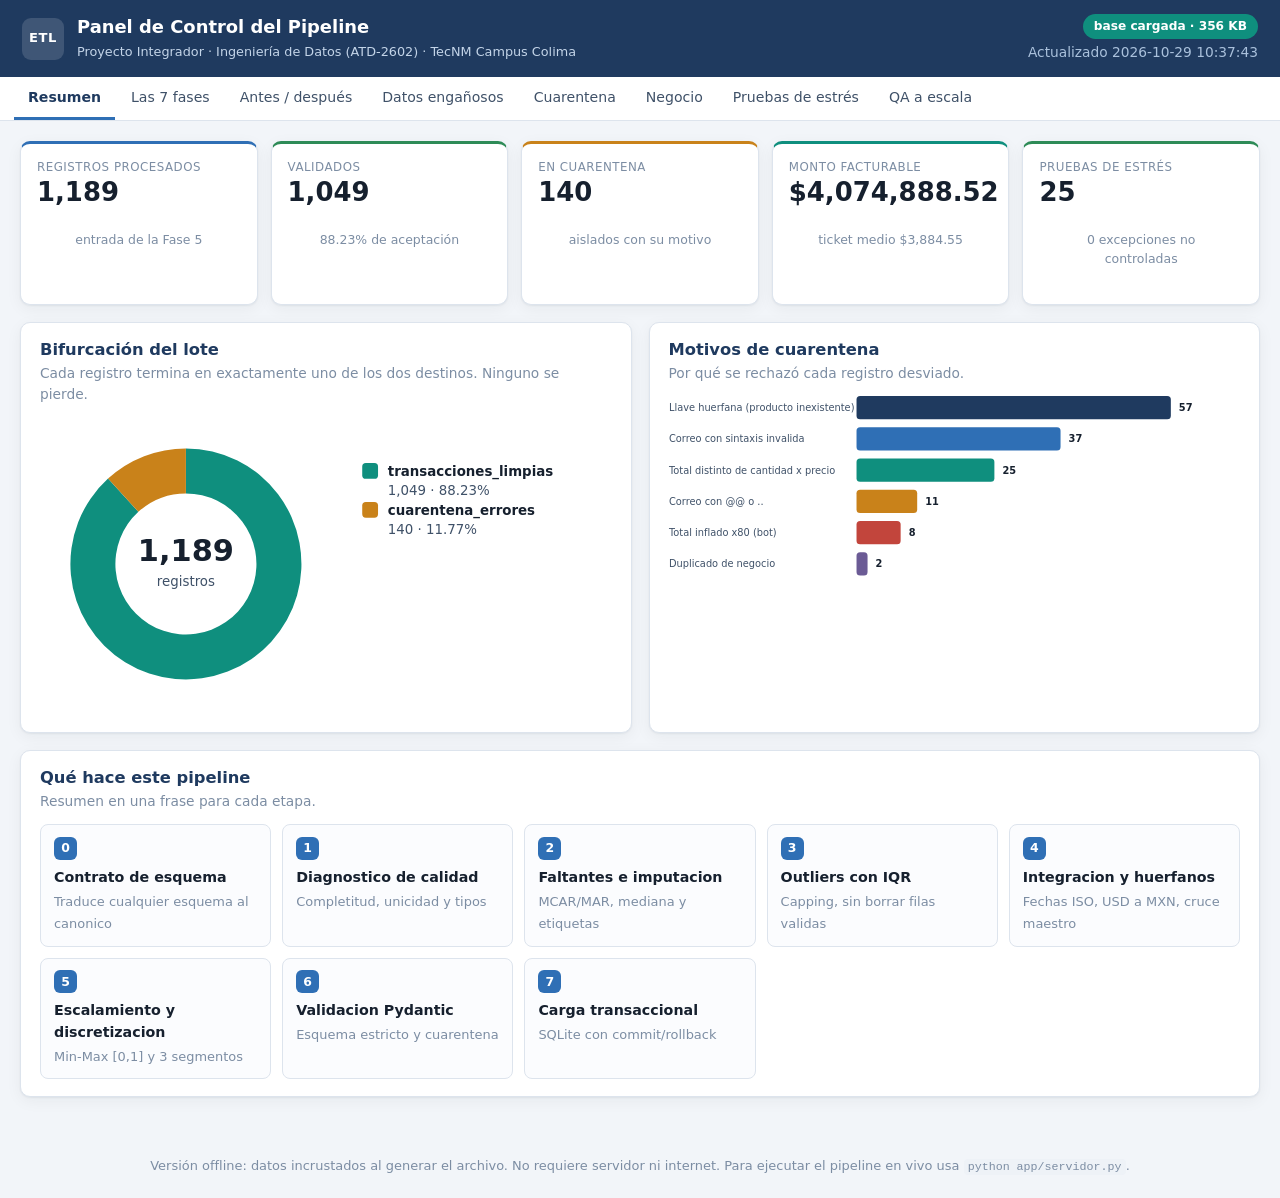
==== commit 4831e2d2: "Panel: pestana Antes / despues por columna Por que: el panel mostraba el resultado final pero no que" ====
--- a/dashboard_offline.html
+++ b/dashboard_offline.html
@@ -187,6 +187,35 @@
   border-radius:6px; text-decoration:none; color:var(--azul); font-size:.82rem; background:#fff}
 .descargas a:hover{border-color:var(--azul-claro)}
 
+/* ---------------------------------------------------- antes / después */
+#cmp-origen,#cmp-canal{display:flex; flex-wrap:wrap; gap:8px; align-items:center; margin:0}
+#cmp-canal{margin-top:10px}
+#cmp-canal:empty{display:none}
+.fila-click{cursor:pointer}
+.fila-click:hover td{background:#f4f8fc}
+.cmp-col{
+  background:var(--papel); border:1px solid var(--linea); border-radius:var(--r);
+  box-shadow:var(--sombra); margin:0 0 12px; padding:0 18px;
+}
+.cmp-col > summary{
+  cursor:pointer; padding:13px 0; display:flex; flex-wrap:wrap; gap:10px; align-items:center;
+  list-style:none;
+}
+.cmp-col > summary::-webkit-details-marker{display:none}
+.cmp-col > summary::before{content:"▸"; color:var(--azul-claro); font-size:.9rem}
+.cmp-col[open] > summary::before{content:"▾"}
+.cmp-col[open]{padding-bottom:16px}
+.cmp-cuerpo{display:grid; grid-template-columns:minmax(260px,340px) 1fr; gap:22px; align-items:start}
+.cmp-tabla{width:100%}
+.cmp-tabla tr.cambio td{background:#fff8ec}
+.cmp-tabla tr.cambio td:first-child{box-shadow:inset 3px 0 0 var(--ambar)}
+.cmp-top{display:grid; grid-template-columns:minmax(90px,170px) 1fr 54px; gap:8px; align-items:center;
+  font-size:.84rem; margin:3px 0}
+.cmp-top-k{overflow:hidden; text-overflow:ellipsis; white-space:nowrap}
+.cmp-top-b{background:#eef2f7; border-radius:4px; height:12px; overflow:hidden}
+.cmp-top-b i{display:block; height:100%; border-radius:4px}
+@media (max-width:820px){ .cmp-cuerpo{grid-template-columns:1fr} }
+
 </style>
 </head>
 <body>
@@ -209,6 +238,7 @@
   
   <button class="tab activa" data-vista="resumen">Resumen</button>
   <button class="tab" data-vista="flujo">Las 7 fases</button>
+  <button class="tab" data-vista="comparacion">Antes / después</button>
   <button class="tab" data-vista="enganosos">Datos engañosos</button>
   <button class="tab" data-vista="cuarentena">Cuarentena</button>
   <button class="tab" data-vista="negocio">Negocio</button>
@@ -280,6 +310,28 @@
     </div>
   </section>
 
+  <!-- ============================================ ANTES / DESPUÉS -->
+  <section class="vista" id="v-comparacion">
+    <div class="aviso">
+      <strong>Qué le hizo el pipeline a cada columna.</strong>
+      <em>Antes</em> es el dato crudo tal como llegó; <em>después</em> es lo que quedó en la tabla limpia.
+      Cada cambio sale de una regla documentada en <code>REGLAS_DE_NEGOCIO.md</code>, con sus umbrales en
+      <code>config.yaml</code>: recálculo e imputación de nulos, capping por IQR, fechas a ISO, USD a MXN,
+      homologación de categorías y cuarentena de lo que no pasa la validación.
+    </div>
+    <div class="tarjeta">
+      <div class="filtros" id="cmp-origen"></div>
+      <div class="filtros" id="cmp-canal"></div>
+    </div>
+    <div class="kpis" id="cmp-kpis"></div>
+    <div class="tarjeta">
+      <h2>Resumen por columna</h2>
+      <p class="sub">Nulos y valores distintos antes → después, y el cambio más importante.</p>
+      <div id="cmp-resumen"></div>
+    </div>
+    <div id="cmp-detalle"></div>
+  </section>
+
   <!-- ============================================ ENGAÑOSOS -->
   <section class="vista" id="v-enganosos">
     <div class="aviso">
@@ -379,7 +431,7 @@
 
 <script>
 /* Datos incrustados: este archivo no hace ninguna peticion de red. */
-const DATOS_OFFLINE = {"/api/resumen": {"entrada": 1189, "limpias": 1049, "cuarentena": 140, "tasa_aceptacion": 88.23, "monto_facturable": 4074888.52, "ticket_promedio": 3884.55, "pruebas_estres": 25, "crashes": 0, "bd_existe": true, "bd_kb": 356.0, "actualizado": "2026-10-29 16:09:43"}, "/api/fases": [{"fase": "0", "nombre": "Contrato de esquema", "detalle": "Traduce cualquier esquema al canonico", "registros": 1189}, {"fase": "1", "nombre": "Diagnostico de calidad", "detalle": "Completitud, unicidad y tipos", "registros": 1189}, {"fase": "2", "nombre": "Faltantes e imputacion", "detalle": "MCAR/MAR, mediana y etiquetas", "registros": 1189}, {"fase": "3", "nombre": "Outliers con IQR", "detalle": "Capping, sin borrar filas validas", "registros": 1189}, {"fase": "4", "nombre": "Integracion y huerfanos", "detalle": "Fechas ISO, USD a MXN, cruce maestro", "registros": 1189}, {"fase": "5", "nombre": "Escalamiento y discretizacion", "detalle": "Min-Max [0,1] y 3 segmentos", "registros": 1189}, {"fase": "6", "nombre": "Validacion Pydantic", "detalle": "Esquema estricto y cuarentena", "registros": 1049}, {"fase": "7", "nombre": "Carga transaccional", "detalle": "SQLite con commit/rollback", "registros": 1049}], "/api/enganosos": [{"codigo": "E-01", "titulo": "Totales que no cuadran con cantidad x precio", "afectados": 12, "total": 1220, "pct": 0.98, "por_que": "Los tres campos son numeros validos y positivos. Ninguna validacion de tipo los rechaza: solo se detectan recalculando la operacion.", "evidencia": "Fisica 0 filas, online 12. Ej. WEB-00001: 1 x 600.0 = 600.00 pero total_amount = 48000.00", "accion": "Validador que recalcula el total y rechaza si difiere mas de 1 centavo."}, {"codigo": "E-02", "titulo": "Bots: total inflado exactamente 80 veces", "afectados": 12, "total": 600, "pct": 2.0, "por_que": "El factor es constante y exacto (x80), no es ruido aleatorio. Un promedio de ticket los absorbe y parecen ventas grandes legitimas.", "evidencia": "12 pedidos con total = 80 x (units x unit_price). Ej. WEB-00001: 1 x 600.00 -> 48000.00", "accion": "Marcar como fraude_bot y enviar a cuarentena, no solo recortar por IQR."}, {"codigo": "E-03", "titulo": "Precio 500.00 exacto: valor por defecto, no precio real", "afectados": 29, "total": 620, "pct": 4.68, "por_que": "500.00 es un importe perfectamente plausible para una venta. Pasa cualquier validacion de rango o de tipo. Lo delata la repeticion: el precio real nunca cae 29 veces en el mismo numero redondo.", "evidencia": "Los 591 productos del catalogo cotizan a su precio_base_mxn exacto (desviacion 0). Los 29 huerfanos cotizan todos a 500.00, un relleno que el sistema origen usa cuando no encuentra el producto.", "accion": "Regla cruzada: precio == 500.00 junto con llave huerfana se trata como 'producto inexistente con precio de relleno', no como venta valida."}, {"codigo": "E-04", "titulo": "Llaves huerfanas con formato perfecto", "afectados": 62, "total": 1220, "pct": 5.08, "por_que": "Cumplen el patron PROD-NNN, pasan cualquier regex y se ven como un id real. Solo el cruce contra el catalogo revela que el producto no existe.", "evidencia": "Fisica 29, online 33. 33 de los online tienen formato valido. Rango real del catalogo: PROD-001 a PROD-050.", "accion": "Marcar flag_huerfano y desviar a cuarentena con motivo 'llave huerfana'."}, {"codigo": "E-05", "titulo": "Correos que una validacion ingenua aprueba", "afectados": 11, "total": 600, "pct": 1.83, "por_que": "Tienen arroba, tienen dominio conocido y terminan en .com. Un chequeo del tipo '@' in correo los da por buenos y quedan en la base como clientes contactables. Solo un regex estricto ve la doble arroba y el punto duplicado.", "evidencia": "11 correos pasan la validacion ingenua pero fallan la estricta. Patrones: usuario@@gmail..com. Ademas 37 son rechazados por ambas (sin arroba o vacios).", "accion": "Regex estricto con anclas, mas rechazo explicito de '..' y '@@'; a cuarentena."}, {"codigo": "E-06", "titulo": "Duplicados de negocio con id_ticket distinto", "afectados": 40, "total": 620, "pct": 6.45, "por_que": "drop_duplicates() no los toca porque el id_ticket es unico. Para el sistema son dos ventas; en la realidad es la misma venta capturada dos veces.", "evidencia": "Duplicados exactos: 20. Duplicados por llave de negocio (fecha_venta, sucursal, id_producto, cantidad, monto_total_mxn, id_cliente): 40 filas involucradas.", "accion": "Deduplicar por llave de negocio conservando el primer ticket; el resto a cuarentena."}, {"codigo": "E-07", "titulo": "Fechas bien formadas pero imposibles para el negocio", "afectados": 0, "total": 1189, "pct": 0.0, "por_que": "Son fechas reales del calendario y se convierten sin error a YYYY-MM-DD. El problema no es el formato sino que caen fuera del periodo de operacion.", "evidencia": "Futuras: 0. Anteriores a 2026: 0. Rango observado: 2026-09-01 a 2026-10-16.", "accion": "Validador de rango operativo [2026-01-01, hoy]; fuera de rango a cuarentena."}, {"codigo": "E-08", "titulo": "Importes en USD con magnitud de pesos", "afectados": 0, "total": 193, "pct": 0.0, "por_que": "Un unit_price de 3,000 marcado como USD equivale a 58,500 MXN. El numero y la etiqueta son validos por separado; juntos producen un importe absurdo.", "evidencia": "193 pedidos en USD. 0 con unit_price mayor a 2,000 USD (mas de 39,000 MXN al tipo de cambio 19.50).", "accion": "Validar rango por moneda ANTES de convertir; fuera de rango a cuarentena."}, {"codigo": "E-09", "titulo": "Filas que el propio capping dejo incoherentes", "afectados": 40, "total": 1189, "pct": 3.36, "por_que": "Tras recortar el monto al limite del IQR, el total ya no es cantidad x precio. La fila se ve limpia y ordenada, pero su aritmetica interna quedo rota por nuestra propia transformacion.", "evidencia": "40 filas recortadas donde monto != cantidad x precio.", "accion": "Recalcular el monto tras el capping, o excluir las recortadas del validador aritmetico usando monto_mxn_original."}, {"codigo": "E-10", "titulo": "Pedidos cancelados que conservan importe cobrado", "afectados": 119, "total": 1189, "pct": 10.01, "por_que": "El estatus es un valor valido del catalogo y el monto es un numero correcto. La contradiccion solo existe al leer los dos campos juntos.", "evidencia": "119 pedidos CANCELADO con monto_mxn mayor a 0. Estatus presentes: ['CANCELADO', 'COMPLETADO', 'DEVUELTO', 'PAGADO', 'PENDIENTE']", "accion": "Regla cruzada: si estatus es CANCELADO, el monto facturable debe ser 0."}], "/api/segmentos": {"rangos": [{"segmento_monto": "BAJO", "n": "403", "minimo": "332.67", "maximo": "2016.3", "promedio": "1139.72"}, {"segmento_monto": "MEDIO", "n": "391", "minimo": "2048.98", "maximo": "4138.14", "promedio": "3008.55"}, {"segmento_monto": "ALTO", "n": "395", "minimo": "4183.67", "maximo": "16510.02", "promedio": "8555.09"}], "cruce": [{"canal": "FISICA", "segmento": "ALTO", "pedidos": 265, "facturado": 2521190.44}, {"canal": "FISICA", "segmento": "BAJO", "pedidos": 134, "facturado": 163169.4}, {"canal": "FISICA", "segmento": "MEDIO", "pedidos": 161, "facturado": 480872.27}, {"canal": "ONLINE", "segmento": "ALTO", "pedidos": 95, "facturado": 416122.33}, {"canal": "ONLINE", "segmento": "BAJO", "pedidos": 202, "facturado": 138963.91}, {"canal": "ONLINE", "segmento": "MEDIO", "pedidos": 192, "facturado": 354570.17}], "parametros": {"minmax_monto": {"min": 332.67, "max": 16510.02, "degenerado": false}, "minmax_cantidad": {"min": 1.0, "max": 8.0, "degenerado": false}, "terciles": {"cortes": [332.67, 2016.3, 4138.14, 16510.02]}, "reparto": {"BAJO": 403, "MEDIO": 391, "ALTO": 395}}}, "/api/estres": [{"caso": "texto en campo numerico", "resultado": "RECHAZADO", "detalle": "Input should be a valid integer, unable to parse string as an integer"}, {"caso": "cantidad negativa", "resultado": "RECHAZADO", "detalle": "Input should be greater than 0"}, {"caso": "cantidad cero", "resultado": "RECHAZADO", "detalle": "Input should be greater than 0"}, {"caso": "precio cero", "resultado": "RECHAZADO", "detalle": "Input should be greater than 0"}, {"caso": "fecha imposible 31/02", "resultado": "RECHAZADO", "detalle": "Input should be a valid date or datetime, day value is outside expecte"}, {"caso": "fecha fuera de operacion", "resultado": "RECHAZADO", "detalle": "fecha 1999-01-01 fuera del periodo operativo [2026-01-01, 2026-12-31]"}, {"caso": "fecha en el futuro lejano", "resultado": "RECHAZADO", "detalle": "fecha 2099-12-31 fuera del periodo operativo [2026-01-01, 2026-12-31]"}, {"caso": "id_producto mal formado", "resultado": "RECHAZADO", "detalle": "id_producto con formato invalido: 'PRODUCTO-1'"}, {"caso": "id_producto vacio", "resultado": "RECHAZADO", "detalle": "id_producto con formato invalido: ''"}, {"caso": "llave huerfana", "resultado": "RECHAZADO", "detalle": "llave huerfana: PROD-001 no esta en el catalogo maestro"}, {"caso": "precio de relleno 500", "resultado": "RECHAZADO", "detalle": "precio de relleno 500.00 detectado, no es un precio real"}, {"caso": "total inflado x80 (bot)", "resultado": "RECHAZADO", "detalle": "inflado x80 (patron de bot): 2 x 100.00 = 200.00 pero monto_mxn = 1600"}, {"caso": "total inconsistente", "resultado": "RECHAZADO", "detalle": "total inconsistente: 2 x 100.00 = 200.00 pero monto_mxn = 999.00"}, {"caso": "bot recortado por capping", "resultado": "RECHAZADO", "detalle": "inflado x80 (patron de bot): el total reportado no coincide con cantid"}, {"caso": "correo con doble arroba", "resultado": "RECHAZADO", "detalle": "correo con arroba o punto duplicado: 'usuario@@gmail..com'"}, {"caso": "correo sin arroba", "resultado": "RECHAZADO", "detalle": "correo con sintaxis invalida: 'correo_invalido.com'"}, {"caso": "online sin correo", "resultado": "RECHAZADO", "detalle": "venta online sin correo de contacto"}, {"caso": "canal inexistente", "resultado": "RECHAZADO", "detalle": "Input should be 'FISICA' or 'ONLINE'"}, {"caso": "estatus desconocido", "resultado": "RECHAZADO", "detalle": "estatus desconocido: 'EN_LIMBO'"}, {"caso": "cancelado con importe", "resultado": "RECHAZADO", "detalle": "estatus CANCELADO con monto facturable 200.00, deberia ser 0"}, {"caso": "segmento invalido", "resultado": "RECHAZADO", "detalle": "Input should be 'BAJO', 'MEDIO' or 'ALTO'"}, {"caso": "normalizado fuera de rango", "resultado": "RECHAZADO", "detalle": "Input should be less than or equal to 1"}, {"caso": "campo obligatorio ausente", "resultado": "RECHAZADO", "detalle": "Input should be a valid string"}, {"caso": "nulo en toda la fila", "resultado": "RECHAZADO", "detalle": "Input should be a valid string"}, {"caso": "caso valido de control", "resultado": "ACEPTADO", "detalle": ""}], "/api/qa": {"resumen": [{"escenario": "base_2k", "checks": "22", "fallos": "0", "ok": "True", "mb_entrada": "0.8", "total_s": "4.08", "filas_por_segundo": "980", "filas_unificado": "3964", "filas_limpias": "3488", "filas_cuarentena": "476", "tasa_aceptacion_pct": "87.99", "tiempos_s": "{\"fase0\": 0.5, \"fase1_2\": 1.5, \"fase3_4\": 0.65, \"fase5_6\": 0.89, \"fase7\": 0.54}", "error_fatal": ""}, {"escenario": "sucio_3x", "checks": "22", "fallos": "0", "ok": "True", "mb_entrada": "2.0", "total_s": "5.17", "filas_por_segundo": "1934", "filas_unificado": "9746", "filas_limpias": "7187", "filas_cuarentena": "2559", "tasa_aceptacion_pct": "73.74", "tiempos_s": "{\"fase0\": 0.63, \"fase1_2\": 1.71, \"fase3_4\": 0.82, \"fase5_6\": 1.32, \"fase7\": 0.69}", "error_fatal": ""}, {"escenario": "limpio_0x", "checks": "20", "fallos": "0", "ok": "True", "mb_entrada": "1.19", "total_s": "4.36", "filas_por_segundo": "1376", "filas_unificado": "6000", "filas_limpias": "5720", "filas_cuarentena": "280", "tasa_aceptacion_pct": "95.33", "tiempos_s": "{\"fase0\": 0.59, \"fase1_2\": 1.47, \"fase3_4\": 0.69, \"fase5_6\": 1.01, \"fase7\": 0.6}", "error_fatal": ""}, {"escenario": "ruidoso_cols", "checks": "22", "fallos": "0", "ok": "True", "mb_entrada": "1.39", "total_s": "4.29", "filas_por_segundo": "1398", "filas_unificado": "5948", "filas_limpias": "5251", "filas_cuarentena": "697", "tasa_aceptacion_pct": "88.28", "tiempos_s": "{\"fase0\": 0.54, \"fase1_2\": 1.55, \"fase3_4\": 0.75, \"fase5_6\": 0.93, \"fase7\": 0.52}", "error_fatal": ""}, {"escenario": "minimo_cols", "checks": "22", "fallos": "0", "ok": "True", "mb_entrada": "0.91", "total_s": "4.46", "filas_por_segundo": "1345", "filas_unificado": "5948", "filas_limpias": "4939", "filas_cuarentena": "1009", "tasa_aceptacion_pct": "83.04", "tiempos_s": "{\"fase0\": 0.58, \"fase1_2\": 1.63, \"fase3_4\": 0.68, \"fase5_6\": 1.0, \"fase7\": 0.57}", "error_fatal": ""}, {"escenario": "drift_ingles", "checks": "24", "fallos": "0", "ok": "True", "mb_entrada": "1.19", "total_s": "4.45", "filas_por_segundo": "1348", "filas_unificado": "5948", "filas_limpias": "5251", "filas_cuarentena": "697", "tasa_aceptacion_pct": "88.28", "tiempos_s": "{\"fase0\": 0.51, \"fase1_2\": 1.7, \"fase3_4\": 0.67, \"fase5_6\": 0.98, \"fase7\": 0.59}", "error_fatal": ""}, {"escenario": "drift_erp", "checks": "24", "fallos": "0", "ok": "True", "mb_entrada": "1.11", "total_s": "4.65", "filas_por_segundo": "1290", "filas_unificado": "5948", "filas_limpias": "5251", "filas_cuarentena": "697", "tasa_aceptacion_pct": "88.28", "tiempos_s": "{\"fase0\": 0.51, \"fase1_2\": 1.65, \"fase3_4\": 0.76, \"fase5_6\": 1.2, \"fase7\": 0.53}", "error_fatal": ""}, {"escenario": "volumen_25k", "checks": "22", "fallos": "0", "ok": "True", "mb_entrada": "9.92", "total_s": "12.66", "filas_por_segundo": "3949", "filas_unificado": "49560", "filas_limpias": "43435", "filas_cuarentena": "6125", "tasa_aceptacion_pct": "87.64", "tiempos_s": "{\"fase0\": 1.21, \"fase1_2\": 3.62, \"fase3_4\": 1.83, \"fase5_6\": 4.52, \"fase7\": 1.48}", "error_fatal": ""}, {"escenario": "volumen_100k", "checks": "22", "fallos": "0", "ok": "True", "mb_entrada": "39.67", "total_s": "40.12", "filas_por_segundo": "4985", "filas_unificado": "198226", "filas_limpias": "173376", "filas_cuarentena": "24850", "tasa_aceptacion_pct": "87.46", "tiempos_s": "{\"fase0\": 3.44, \"fase1_2\": 9.97, \"fase3_4\": 5.98, \"fase5_6\": 16.36, \"fase7\": 4.37}", "error_fatal": ""}], "detalle": [{"escenario": "base_2k", "categoria": "SETUP", "nombre": "generacion del dataset", "ok": "True", "detalle": "0.8s"}, {"escenario": "base_2k", "categoria": "RESILIENCIA", "nombre": "fase0 adapta el esquema sin excepcion", "ok": "True", "detalle": "0.5s"}, {"escenario": "base_2k", "categoria": "RESILIENCIA", "nombre": "fase1_2 termina sin excepcion", "ok": "True", "detalle": "1.5s"}, {"escenario": "base_2k", "categoria": "RESILIENCIA", "nombre": "fase3_4 termina sin excepcion", "ok": "True", "detalle": "0.7s"}, {"escenario": "base_2k", "categoria": "RESILIENCIA", "nombre": "fase5_6 termina sin excepcion", "ok": "True", "detalle": "0.9s"}, {"escenario": "base_2k", "categoria": "RESILIENCIA", "nombre": "fase7 termina sin excepcion", "ok": "True", "detalle": "0.5s"}, {"escenario": "base_2k", "categoria": "INTEGRIDAD", "nombre": "I1 ninguna fila se pierde en Fase 6", "ok": "True", "detalle": "3488 + 476 = 3964 vs 3964"}, {"escenario": "base_2k", "categoria": "INTEGRIDAD", "nombre": "I2 cero huerfanos en tabla limpia", "ok": "True", "detalle": "0 encontrados"}, {"escenario": "base_2k", "categoria": "INTEGRIDAD", "nombre": "I3 cero correos invalidos en tabla limpia", "ok": "True", "detalle": "0 encontrados"}, {"escenario": "base_2k", "categoria": "INTEGRIDAD", "nombre": "I4 monto = cantidad x precio (no recortadas)", "ok": "True", "detalle": "max desviacion 0.0100"}, {"escenario": "base_2k", "categoria": "INTEGRIDAD", "nombre": "I5 todas las fechas en YYYY-MM-DD", "ok": "True", "detalle": "0 no parseables"}, {"escenario": "base_2k", "categoria": "INTEGRIDAD", "nombre": "I6 cero importes sin convertir a MXN", "ok": "True", "detalle": "0 filas"}, {"escenario": "base_2k", "categoria": "INTEGRIDAD", "nombre": "I7 monto_mxn_norm dentro de [0,1]", "ok": "True", "detalle": "0 fuera"}, {"escenario": "base_2k", "categoria": "INTEGRIDAD", "nombre": "I8 id_registro unico (llave primaria)", "ok": "True", "detalle": "0 duplicados"}, {"escenario": "base_2k", "categoria": "INTEGRIDAD", "nombre": "I9 toda cuarentena tiene motivo", "ok": "True", "detalle": "0 sin motivo"}, {"escenario": "base_2k", "categoria": "INTEGRIDAD", "nombre": "I10 cero montos no positivos en limpias", "ok": "True", "detalle": "0 filas"}, {"escenario": "base_2k", "categoria": "DETECCION", "nombre": "huerfanos detectados >= 85% de los plantados", "ok": "True", "detalle": "199 de 200 plantados"}, {"escenario": "base_2k", "categoria": "DETECCION", "nombre": "correos invalidos capturados >= 85%", "ok": "True", "detalle": "92 de 92 plantados"}, {"escenario": "base_2k", "categoria": "DETECCION", "nombre": "bots / totales inflados capturados >= 70%", "ok": "True", "detalle": "190 de 40 plantados"}, {"escenario": "base_2k", "categoria": "DETECCION", "nombre": "cuarentena por debajo del 40% (sin falsos masivos)", "ok": "True", "detalle": "12.01% del lote"}, {"escenario": "base_2k", "categoria": "INTEGRIDAD", "nombre": "I-extra idempotencia (misma salida al repetir)", "ok": "True", "detalle": "(3488, 21) vs (3488, 21)"}, {"escenario": "base_2k", "categoria": "INTEGRIDAD", "nombre": "I-extra recarga a BD es idempotente", "ok": "True", "detalle": "3488 filas en BD vs 3488 en CSV"}, {"escenario": "sucio_3x", "categoria": "SETUP", "nombre": "generacion del dataset", "ok": "True", "detalle": "0.6s"}, {"escenario": "sucio_3x", "categoria": "RESILIENCIA", "nombre": "fase0 adapta el esquema sin excepcion", "ok": "True", "detalle": "0.6s"}, {"escenario": "sucio_3x", "categoria": "RESILIENCIA", "nombre": "fase1_2 termina sin excepcion", "ok": "True", "detalle": "1.7s"}, {"escenario": "sucio_3x", "categoria": "RESILIENCIA", "nombre": "fase3_4 termina sin excepcion", "ok": "True", "detalle": "0.8s"}, {"escenario": "sucio_3x", "categoria": "RESILIENCIA", "nombre": "fase5_6 termina sin excepcion", "ok": "True", "detalle": "1.3s"}, {"escenario": "sucio_3x", "categoria": "RESILIENCIA", "nombre": "fase7 termina sin excepcion", "ok": "True", "detalle": "0.7s"}, {"escenario": "sucio_3x", "categoria": "INTEGRIDAD", "nombre": "I1 ninguna fila se pierde en Fase 6", "ok": "True", "detalle": "7187 + 2559 = 9746 vs 9746"}, {"escenario": "sucio_3x", "categoria": "INTEGRIDAD", "nombre": "I2 cero huerfanos en tabla limpia", "ok": "True", "detalle": "0 encontrados"}, {"escenario": "sucio_3x", "categoria": "INTEGRIDAD", "nombre": "I3 cero correos invalidos en tabla limpia", "ok": "True", "detalle": "0 encontrados"}, {"escenario": "sucio_3x", "categoria": "INTEGRIDAD", "nombre": "I4 monto = cantidad x precio (no recortadas)", "ok": "True", "detalle": "max desviacion 0.0100"}, {"escenario": "sucio_3x", "categoria": "INTEGRIDAD", "nombre": "I5 todas las fechas en YYYY-MM-DD", "ok": "True", "detalle": "0 no parseables"}, {"escenario": "sucio_3x", "categoria": "INTEGRIDAD", "nombre": "I6 cero importes sin convertir a MXN", "ok": "True", "detalle": "0 filas"}, {"escenario": "sucio_3x", "categoria": "INTEGRIDAD", "nombre": "I7 monto_mxn_norm dentro de [0,1]", "ok": "True", "detalle": "0 fuera"}, {"escenario": "sucio_3x", "categoria": "INTEGRIDAD", "nombre": "I8 id_registro unico (llave primaria)", "ok": "True", "detalle": "0 duplicados"}, {"escenario": "sucio_3x", "categoria": "INTEGRIDAD", "nombre": "I9 toda cuarentena tiene motivo", "ok": "True", "detalle": "0 sin motivo"}, {"escenario": "sucio_3x", "categoria": "INTEGRIDAD", "nombre": "I10 cero montos no positivos en limpias", "ok": "True", "detalle": "0 filas"}, {"escenario": "sucio_3x", "categoria": "DETECCION", "nombre": "huerfanos detectados >= 85% de los plantados", "ok": "True", "detalle": "1472 de 1500 plantados"}, {"escenario": "sucio_3x", "categoria": "DETECCION", "nombre": "correos invalidos capturados >= 85%", "ok": "True", "detalle": "685 de 690 plantados"}, {"escenario": "sucio_3x", "categoria": "DETECCION", "nombre": "bots / totales inflados capturados >= 70%", "ok": "True", "detalle": "517 de 300 plantados"}, {"escenario": "sucio_3x", "categoria": "DETECCION", "nombre": "cuarentena por debajo del 40% (sin falsos masivos)", "ok": "True", "detalle": "26.26% del lote"}, {"escenario": "sucio_3x", "categoria": "INTEGRIDAD", "nombre": "I-extra idempotencia (misma salida al repetir)", "ok": "True", "detalle": "(7187, 21) vs (7187, 21)"}, {"escenario": "sucio_3x", "categoria": "INTEGRIDAD", "nombre": "I-extra recarga a BD es idempotente", "ok": "True", "detalle": "7187 filas en BD vs 7187 en CSV"}, {"escenario": "limpio_0x", "categoria": "SETUP", "nombre": "generacion del dataset", "ok": "True", "detalle": "0.6s"}, {"escenario": "limpio_0x", "categoria": "RESILIENCIA", "nombre": "fase0 adapta el esquema sin excepcion", "ok": "True", "detalle": "0.6s"}, {"escenario": "limpio_0x", "categoria": "RESILIENCIA", "nombre": "fase1_2 termina sin excepcion", "ok": "True", "detalle": "1.5s"}, {"escenario": "limpio_0x", "categoria": "RESILIENCIA", "nombre": "fase3_4 termina sin excepcion", "ok": "True", "detalle": "0.7s"}, {"escenario": "limpio_0x", "categoria": "RESILIENCIA", "nombre": "fase5_6 termina sin excepcion", "ok": "True", "detalle": "1.0s"}, {"escenario": "limpio_0x", "categoria": "RESILIENCIA", "nombre": "fase7 termina sin excepcion", "ok": "True", "detalle": "0.6s"}, {"escenario": "limpio_0x", "categoria": "INTEGRIDAD", "nombre": "I1 ninguna fila se pierde en Fase 6", "ok": "True", "detalle": "5720 + 280 = 6000 vs 6000"}, {"escenario": "limpio_0x", "categoria": "INTEGRIDAD", "nombre": "I2 cero huerfanos en tabla limpia", "ok": "True", "detalle": "0 encontrados"}, {"escenario": "limpio_0x", "categoria": "INTEGRIDAD", "nombre": "I3 cero correos invalidos en tabla limpia", "ok": "True", "detalle": "0 encontrados"}, {"escenario": "limpio_0x", "categoria": "INTEGRIDAD", "nombre": "I4 monto = cantidad x precio (no recortadas)", "ok": "True", "detalle": "max desviacion 0.0100"}, {"escenario": "limpio_0x", "categoria": "INTEGRIDAD", "nombre": "I5 todas las fechas en YYYY-MM-DD", "ok": "True", "detalle": "0 no parseables"}, {"escenario": "limpio_0x", "categoria": "INTEGRIDAD", "nombre": "I6 cero importes sin convertir a MXN", "ok": "True", "detalle": "0 filas"}, {"escenario": "limpio_0x", "categoria": "INTEGRIDAD", "nombre": "I7 monto_mxn_norm dentro de [0,1]", "ok": "True", "detalle": "0 fuera"}, {"escenario": "limpio_0x", "categoria": "INTEGRIDAD", "nombre": "I8 id_registro unico (llave primaria)", "ok": "True", "detalle": "0 duplicados"}, {"escenario": "limpio_0x", "categoria": "INTEGRIDAD", "nombre": "I9 toda cuarentena tiene motivo", "ok": "True", "detalle": "0 sin motivo"}, {"escenario": "limpio_0x", "categoria": "INTEGRIDAD", "nombre": "I10 cero montos no positivos en limpias", "ok": "True", "detalle": "0 filas"}, {"escenario": "limpio_0x", "categoria": "DETECCION", "nombre": "huerfanos detectados >= 85% de los plantados", "ok": "True", "detalle": "0 de 0 plantados"}, {"escenario": "limpio_0x", "categoria": "DETECCION", "nombre": "cuarentena por debajo del 40% (sin falsos masivos)", "ok": "True", "detalle": "4.67% del lote"}, {"escenario": "limpio_0x", "categoria": "INTEGRIDAD", "nombre": "I-extra idempotencia (misma salida al repetir)", "ok": "True", "detalle": "(5720, 21) vs (5720, 21)"}, {"escenario": "limpio_0x", "categoria": "INTEGRIDAD", "nombre": "I-extra recarga a BD es idempotente", "ok": "True", "detalle": "5720 filas en BD vs 5720 en CSV"}, {"escenario": "ruidoso_cols", "categoria": "SETUP", "nombre": "generacion del dataset", "ok": "True", "detalle": "0.5s"}, {"escenario": "ruidoso_cols", "categoria": "RESILIENCIA", "nombre": "fase0 adapta el esquema sin excepcion", "ok": "True", "detalle": "0.5s"}, {"escenario": "ruidoso_cols", "categoria": "RESILIENCIA", "nombre": "fase1_2 termina sin excepcion", "ok": "True", "detalle": "1.6s"}, {"escenario": "ruidoso_cols", "categoria": "RESILIENCIA", "nombre": "fase3_4 termina sin excepcion", "ok": "True", "detalle": "0.8s"}, {"escenario": "ruidoso_cols", "categoria": "RESILIENCIA", "nombre": "fase5_6 termina sin excepcion", "ok": "True", "detalle": "0.9s"}, {"escenario": "ruidoso_cols", "categoria": "RESILIENCIA", "nombre": "fase7 termina sin excepcion", "ok": "True", "detalle": "0.5s"}, {"escenario": "ruidoso_cols", "categoria": "INTEGRIDAD", "nombre": "I1 ninguna fila se pierde en Fase 6", "ok": "True", "detalle": "5251 + 697 = 5948 vs 5948"}, {"escenario": "ruidoso_cols", "categoria": "INTEGRIDAD", "nombre": "I2 cero huerfanos en tabla limpia", "ok": "True", "detalle": "0 encontrados"}, {"escenario": "ruidoso_cols", "categoria": "INTEGRIDAD", "nombre": "I3 cero correos invalidos en tabla limpia", "ok": "True", "detalle": "0 encontrados"}, {"escenario": "ruidoso_cols", "categoria": "INTEGRIDAD", "nombre": "I4 monto = cantidad x precio (no recortadas)", "ok": "True", "detalle": "max desviacion 0.0100"}, {"escenario": "ruidoso_cols", "categoria": "INTEGRIDAD", "nombre": "I5 todas las fechas en YYYY-MM-DD", "ok": "True", "detalle": "0 no parseables"}, {"escenario": "ruidoso_cols", "categoria": "INTEGRIDAD", "nombre": "I6 cero importes sin convertir a MXN", "ok": "True", "detalle": "0 filas"}, {"escenario": "ruidoso_cols", "categoria": "INTEGRIDAD", "nombre": "I7 monto_mxn_norm dentro de [0,1]", "ok": "True", "detalle": "0 fuera"}, {"escenario": "ruidoso_cols", "categoria": "INTEGRIDAD", "nombre": "I8 id_registro unico (llave primaria)", "ok": "True", "detalle": "0 duplicados"}, {"escenario": "ruidoso_cols", "categoria": "INTEGRIDAD", "nombre": "I9 toda cuarentena tiene motivo", "ok": "True", "detalle": "0 sin motivo"}, {"escenario": "ruidoso_cols", "categoria": "INTEGRIDAD", "nombre": "I10 cero montos no positivos en limpias", "ok": "True", "detalle": "0 filas"}, {"escenario": "ruidoso_cols", "categoria": "DETECCION", "nombre": "huerfanos detectados >= 85% de los plantados", "ok": "True", "detalle": "298 de 300 plantados"}, {"escenario": "ruidoso_cols", "categoria": "DETECCION", "nombre": "correos invalidos capturados >= 85%", "ok": "True", "detalle": "137 de 137 plantados"}, {"escenario": "ruidoso_cols", "categoria": "DETECCION", "nombre": "bots / totales inflados capturados >= 70%", "ok": "True", "detalle": "267 de 60 plantados"}, {"escenario": "ruidoso_cols", "categoria": "DETECCION", "nombre": "cuarentena por debajo del 40% (sin falsos masivos)", "ok": "True", "detalle": "11.72% del lote"}, {"escenario": "ruidoso_cols", "categoria": "INTEGRIDAD", "nombre": "I-extra idempotencia (misma salida al repetir)", "ok": "True", "detalle": "(5251, 21) vs (5251, 21)"}, {"escenario": "ruidoso_cols", "categoria": "INTEGRIDAD", "nombre": "I-extra recarga a BD es idempotente", "ok": "True", "detalle": "5251 filas en BD vs 5251 en CSV"}, {"escenario": "minimo_cols", "categoria": "SETUP", "nombre": "generacion del dataset", "ok": "True", "detalle": "0.6s"}, {"escenario": "minimo_cols", "categoria": "RESILIENCIA", "nombre": "fase0 adapta el esquema sin excepcion", "ok": "True", "detalle": "0.6s"}, {"escenario": "minimo_cols", "categoria": "RESILIENCIA", "nombre": "fase1_2 termina sin excepcion", "ok": "True", "detalle": "1.6s"}, {"escenario": "minimo_cols", "categoria": "RESILIENCIA", "nombre": "fase3_4 termina sin excepcion", "ok": "True", "detalle": "0.7s"}, {"escenario": "minimo_cols", "categoria": "RESILIENCIA", "nombre": "fase5_6 termina sin excepcion", "ok": "True", "detalle": "1.0s"}, {"escenario": "minimo_cols", "categoria": "RESILIENCIA", "nombre": "fase7 termina sin excepcion", "ok": "True", "detalle": "0.6s"}, {"escenario": "minimo_cols", "categoria": "INTEGRIDAD", "nombre": "I1 ninguna fila se pierde en Fase 6", "ok": "True", "detalle": "4939 + 1009 = 5948 vs 5948"}, {"escenario": "minimo_cols", "categoria": "INTEGRIDAD", "nombre": "I2 cero huerfanos en tabla limpia", "ok": "True", "detalle": "0 encontrados"}, {"escenario": "minimo_cols", "categoria": "INTEGRIDAD", "nombre": "I3 cero correos invalidos en tabla limpia", "ok": "True", "detalle": "0 encontrados"}, {"escenario": "minimo_cols", "categoria": "INTEGRIDAD", "nombre": "I4 monto = cantidad x precio (no recortadas)", "ok": "True", "detalle": "max desviacion 0.0100"}, {"escenario": "minimo_cols", "categoria": "INTEGRIDAD", "nombre": "I5 todas las fechas en YYYY-MM-DD", "ok": "True", "detalle": "0 no parseables"}, {"escenario": "minimo_cols", "categoria": "INTEGRIDAD", "nombre": "I6 cero importes sin convertir a MXN", "ok": "True", "detalle": "0 filas"}, {"escenario": "minimo_cols", "categoria": "INTEGRIDAD", "nombre": "I7 monto_mxn_norm dentro de [0,1]", "ok": "True", "detalle": "0 fuera"}, {"escenario": "minimo_cols", "categoria": "INTEGRIDAD", "nombre": "I8 id_registro unico (llave primaria)", "ok": "True", "detalle": "0 duplicados"}, {"escenario": "minimo_cols", "categoria": "INTEGRIDAD", "nombre": "I9 toda cuarentena tiene motivo", "ok": "True", "detalle": "0 sin motivo"}, {"escenario": "minimo_cols", "categoria": "INTEGRIDAD", "nombre": "I10 cero montos no positivos en limpias", "ok": "True", "detalle": "0 filas"}, {"escenario": "minimo_cols", "categoria": "DETECCION", "nombre": "huerfanos detectados >= 85% de los plantados", "ok": "True", "detalle": "298 de 300 plantados"}, {"escenario": "minimo_cols", "categoria": "DETECCION", "nombre": "correos invalidos capturados >= 85%", "ok": "True", "detalle": "137 de 137 plantados"}, {"escenario": "minimo_cols", "categoria": "DETECCION", "nombre": "bots / totales inflados capturados >= 70%", "ok": "True", "detalle": "267 de 60 plantados"}, {"escenario": "minimo_cols", "categoria": "DETECCION", "nombre": "cuarentena por debajo del 40% (sin falsos masivos)", "ok": "True", "detalle": "16.96% del lote"}, {"escenario": "minimo_cols", "categoria": "INTEGRIDAD", "nombre": "I-extra idempotencia (misma salida al repetir)", "ok": "True", "detalle": "(4939, 21) vs (4939, 21)"}, {"escenario": "minimo_cols", "categoria": "INTEGRIDAD", "nombre": "I-extra recarga a BD es idempotente", "ok": "True", "detalle": "4939 filas en BD vs 4939 en CSV"}, {"escenario": "drift_ingles", "categoria": "SETUP", "nombre": "generacion del dataset", "ok": "True", "detalle": "0.6s"}, {"escenario": "drift_ingles", "categoria": "RESILIENCIA", "nombre": "fase0 adapta el esquema sin excepcion", "ok": "True", "detalle": "0.5s"}, {"escenario": "drift_ingles", "categoria": "ESQUEMA", "nombre": "columnas renombradas reconocidas por el contrato", "ok": "True", "detalle": "9 columnas mapeadas"}, {"escenario": "drift_ingles", "categoria": "ESQUEMA", "nombre": "sin mapeos de confianza dudosa (<0.90)", "ok": "True", "detalle": "0 dudosos"}, {"escenario": "drift_ingles", "categoria": "RESILIENCIA", "nombre": "fase1_2 termina sin excepcion", "ok": "True", "detalle": "1.7s"}, {"escenario": "drift_ingles", "categoria": "RESILIENCIA", "nombre": "fase3_4 termina sin excepcion", "ok": "True", "detalle": "0.7s"}, {"escenario": "drift_ingles", "categoria": "RESILIENCIA", "nombre": "fase5_6 termina sin excepcion", "ok": "True", "detalle": "1.0s"}, {"escenario": "drift_ingles", "categoria": "RESILIENCIA", "nombre": "fase7 termina sin excepcion", "ok": "True", "detalle": "0.6s"}, {"escenario": "drift_ingles", "categoria": "INTEGRIDAD", "nombre": "I1 ninguna fila se pierde en Fase 6", "ok": "True", "detalle": "5251 + 697 = 5948 vs 5948"}, {"escenario": "drift_ingles", "categoria": "INTEGRIDAD", "nombre": "I2 cero huerfanos en tabla limpia", "ok": "True", "detalle": "0 encontrados"}, {"escenario": "drift_ingles", "categoria": "INTEGRIDAD", "nombre": "I3 cero correos invalidos en tabla limpia", "ok": "True", "detalle": "0 encontrados"}, {"escenario": "drift_ingles", "categoria": "INTEGRIDAD", "nombre": "I4 monto = cantidad x precio (no recortadas)", "ok": "True", "detalle": "max desviacion 0.0100"}, {"escenario": "drift_ingles", "categoria": "INTEGRIDAD", "nombre": "I5 todas las fechas en YYYY-MM-DD", "ok": "True", "detalle": "0 no parseables"}, {"escenario": "drift_ingles", "categoria": "INTEGRIDAD", "nombre": "I6 cero importes sin convertir a MXN", "ok": "True", "detalle": "0 filas"}, {"escenario": "drift_ingles", "categoria": "INTEGRIDAD", "nombre": "I7 monto_mxn_norm dentro de [0,1]", "ok": "True", "detalle": "0 fuera"}, {"escenario": "drift_ingles", "categoria": "INTEGRIDAD", "nombre": "I8 id_registro unico (llave primaria)", "ok": "True", "detalle": "0 duplicados"}, {"escenario": "drift_ingles", "categoria": "INTEGRIDAD", "nombre": "I9 toda cuarentena tiene motivo", "ok": "True", "detalle": "0 sin motivo"}, {"escenario": "drift_ingles", "categoria": "INTEGRIDAD", "nombre": "I10 cero montos no positivos en limpias", "ok": "True", "detalle": "0 filas"}, {"escenario": "drift_ingles", "categoria": "DETECCION", "nombre": "huerfanos detectados >= 85% de los plantados", "ok": "True", "detalle": "298 de 300 plantados"}, {"escenario": "drift_ingles", "categoria": "DETECCION", "nombre": "correos invalidos capturados >= 85%", "ok": "True", "detalle": "137 de 137 plantados"}, {"escenario": "drift_ingles", "categoria": "DETECCION", "nombre": "bots / totales inflados capturados >= 70%", "ok": "True", "detalle": "267 de 60 plantados"}, {"escenario": "drift_ingles", "categoria": "DETECCION", "nombre": "cuarentena por debajo del 40% (sin falsos masivos)", "ok": "True", "detalle": "11.72% del lote"}, {"escenario": "drift_ingles", "categoria": "INTEGRIDAD", "nombre": "I-extra idempotencia (misma salida al repetir)", "ok": "True", "detalle": "(5251, 21) vs (5251, 21)"}, {"escenario": "drift_ingles", "categoria": "INTEGRIDAD", "nombre": "I-extra recarga a BD es idempotente", "ok": "True", "detalle": "5251 filas en BD vs 5251 en CSV"}, {"escenario": "drift_erp", "categoria": "SETUP", "nombre": "generacion del dataset", "ok": "True", "detalle": "0.6s"}, {"escenario": "drift_erp", "categoria": "RESILIENCIA", "nombre": "fase0 adapta el esquema sin excepcion", "ok": "True", "detalle": "0.5s"}, {"escenario": "drift_erp", "categoria": "ESQUEMA", "nombre": "columnas renombradas reconocidas por el contrato", "ok": "True", "detalle": "17 columnas mapeadas"}, {"escenario": "drift_erp", "categoria": "ESQUEMA", "nombre": "sin mapeos de confianza dudosa (<0.90)", "ok": "True", "detalle": "0 dudosos"}, {"escenario": "drift_erp", "categoria": "RESILIENCIA", "nombre": "fase1_2 termina sin excepcion", "ok": "True", "detalle": "1.7s"}, {"escenario": "drift_erp", "categoria": "RESILIENCIA", "nombre": "fase3_4 termina sin excepcion", "ok": "True", "detalle": "0.8s"}, {"escenario": "drift_erp", "categoria": "RESILIENCIA", "nombre": "fase5_6 termina sin excepcion", "ok": "True", "detalle": "1.2s"}, {"escenario": "drift_erp", "categoria": "RESILIENCIA", "nombre": "fase7 termina sin excepcion", "ok": "True", "detalle": "0.5s"}, {"escenario": "drift_erp", "categoria": "INTEGRIDAD", "nombre": "I1 ninguna fila se pierde en Fase 6", "ok": "True", "detalle": "5251 + 697 = 5948 vs 5948"}, {"escenario": "drift_erp", "categoria": "INTEGRIDAD", "nombre": "I2 cero huerfanos en tabla limpia", "ok": "True", "detalle": "0 encontrados"}, {"escenario": "drift_erp", "categoria": "INTEGRIDAD", "nombre": "I3 cero correos invalidos en tabla limpia", "ok": "True", "detalle": "0 encontrados"}, {"escenario": "drift_erp", "categoria": "INTEGRIDAD", "nombre": "I4 monto = cantidad x precio (no recortadas)", "ok": "True", "detalle": "max desviacion 0.0100"}, {"escenario": "drift_erp", "categoria": "INTEGRIDAD", "nombre": "I5 todas las fechas en YYYY-MM-DD", "ok": "True", "detalle": "0 no parseables"}, {"escenario": "drift_erp", "categoria": "INTEGRIDAD", "nombre": "I6 cero importes sin convertir a MXN", "ok": "True", "detalle": "0 filas"}, {"escenario": "drift_erp", "categoria": "INTEGRIDAD", "nombre": "I7 monto_mxn_norm dentro de [0,1]", "ok": "True", "detalle": "0 fuera"}, {"escenario": "drift_erp", "categoria": "INTEGRIDAD", "nombre": "I8 id_registro unico (llave primaria)", "ok": "True", "detalle": "0 duplicados"}, {"escenario": "drift_erp", "categoria": "INTEGRIDAD", "nombre": "I9 toda cuarentena tiene motivo", "ok": "True", "detalle": "0 sin motivo"}, {"escenario": "drift_erp", "categoria": "INTEGRIDAD", "nombre": "I10 cero montos no positivos en limpias", "ok": "True", "detalle": "0 filas"}, {"escenario": "drift_erp", "categoria": "DETECCION", "nombre": "huerfanos detectados >= 85% de los plantados", "ok": "True", "detalle": "298 de 300 plantados"}, {"escenario": "drift_erp", "categoria": "DETECCION", "nombre": "correos invalidos capturados >= 85%", "ok": "True", "detalle": "137 de 137 plantados"}, {"escenario": "drift_erp", "categoria": "DETECCION", "nombre": "bots / totales inflados capturados >= 70%", "ok": "True", "detalle": "267 de 60 plantados"}, {"escenario": "drift_erp", "categoria": "DETECCION", "nombre": "cuarentena por debajo del 40% (sin falsos masivos)", "ok": "True", "detalle": "11.72% del lote"}, {"escenario": "drift_erp", "categoria": "INTEGRIDAD", "nombre": "I-extra idempotencia (misma salida al repetir)", "ok": "True", "detalle": "(5251, 21) vs (5251, 21)"}, {"escenario": "drift_erp", "categoria": "INTEGRIDAD", "nombre": "I-extra recarga a BD es idempotente", "ok": "True", "detalle": "5251 filas en BD vs 5251 en CSV"}, {"escenario": "volumen_25k", "categoria": "SETUP", "nombre": "generacion del dataset", "ok": "True", "detalle": "1.5s"}, {"escenario": "volumen_25k", "categoria": "RESILIENCIA", "nombre": "fase0 adapta el esquema sin excepcion", "ok": "True", "detalle": "1.2s"}, {"escenario": "volumen_25k", "categoria": "RESILIENCIA", "nombre": "fase1_2 termina sin excepcion", "ok": "True", "detalle": "3.6s"}, {"escenario": "volumen_25k", "categoria": "RESILIENCIA", "nombre": "fase3_4 termina sin excepcion", "ok": "True", "detalle": "1.8s"}, {"escenario": "volumen_25k", "categoria": "RESILIENCIA", "nombre": "fase5_6 termina sin excepcion", "ok": "True", "detalle": "4.5s"}, {"escenario": "volumen_25k", "categoria": "RESILIENCIA", "nombre": "fase7 termina sin excepcion", "ok": "True", "detalle": "1.5s"}, {"escenario": "volumen_25k", "categoria": "INTEGRIDAD", "nombre": "I1 ninguna fila se pierde en Fase 6", "ok": "True", "detalle": "43435 + 6125 = 49560 vs 49560"}, {"escenario": "volumen_25k", "categoria": "INTEGRIDAD", "nombre": "I2 cero huerfanos en tabla limpia", "ok": "True", "detalle": "0 encontrados"}, {"escenario": "volumen_25k", "categoria": "INTEGRIDAD", "nombre": "I3 cero correos invalidos en tabla limpia", "ok": "True", "detalle": "0 encontrados"}, {"escenario": "volumen_25k", "categoria": "INTEGRIDAD", "nombre": "I4 monto = cantidad x precio (no recortadas)", "ok": "True", "detalle": "max desviacion 0.0100"}, {"escenario": "volumen_25k", "categoria": "INTEGRIDAD", "nombre": "I5 todas las fechas en YYYY-MM-DD", "ok": "True", "detalle": "0 no parseables"}, {"escenario": "volumen_25k", "categoria": "INTEGRIDAD", "nombre": "I6 cero importes sin convertir a MXN", "ok": "True", "detalle": "0 filas"}, {"escenario": "volumen_25k", "categoria": "INTEGRIDAD", "nombre": "I7 monto_mxn_norm dentro de [0,1]", "ok": "True", "detalle": "0 fuera"}, {"escenario": "volumen_25k", "categoria": "INTEGRIDAD", "nombre": "I8 id_registro unico (llave primaria)", "ok": "True", "detalle": "0 duplicados"}, {"escenario": "volumen_25k", "categoria": "INTEGRIDAD", "nombre": "I9 toda cuarentena tiene motivo", "ok": "True", "detalle": "0 sin motivo"}, {"escenario": "volumen_25k", "categoria": "INTEGRIDAD", "nombre": "I10 cero montos no positivos en limpias", "ok": "True", "detalle": "0 filas"}, {"escenario": "volumen_25k", "categoria": "DETECCION", "nombre": "huerfanos detectados >= 85% de los plantados", "ok": "True", "detalle": "2474 de 2500 plantados"}, {"escenario": "volumen_25k", "categoria": "DETECCION", "nombre": "correos invalidos capturados >= 85%", "ok": "True", "detalle": "1134 de 1149 plantados"}, {"escenario": "volumen_25k", "categoria": "DETECCION", "nombre": "bots / totales inflados capturados >= 70%", "ok": "True", "detalle": "2536 de 500 plantados"}, {"escenario": "volumen_25k", "categoria": "DETECCION", "nombre": "cuarentena por debajo del 40% (sin falsos masivos)", "ok": "True", "detalle": "12.36% del lote"}, {"escenario": "volumen_25k", "categoria": "INTEGRIDAD", "nombre": "I-extra idempotencia (misma salida al repetir)", "ok": "True", "detalle": "(43435, 21) vs (43435, 21)"}, {"escenario": "volumen_25k", "categoria": "INTEGRIDAD", "nombre": "I-extra recarga a BD es idempotente", "ok": "True", "detalle": "43435 filas en BD vs 43435 en CSV"}, {"escenario": "volumen_100k", "categoria": "SETUP", "nombre": "generacion del dataset", "ok": "True", "detalle": "4.5s"}, {"escenario": "volumen_100k", "categoria": "RESILIENCIA", "nombre": "fase0 adapta el esquema sin excepcion", "ok": "True", "detalle": "3.4s"}, {"escenario": "volumen_100k", "categoria": "RESILIENCIA", "nombre": "fase1_2 termina sin excepcion", "ok": "True", "detalle": "10.0s"}, {"escenario": "volumen_100k", "categoria": "RESILIENCIA", "nombre": "fase3_4 termina sin excepcion", "ok": "True", "detalle": "6.0s"}, {"escenario": "volumen_100k", "categoria": "RESILIENCIA", "nombre": "fase5_6 termina sin excepcion", "ok": "True", "detalle": "16.4s"}, {"escenario": "volumen_100k", "categoria": "RESILIENCIA", "nombre": "fase7 termina sin excepcion", "ok": "True", "detalle": "4.4s"}, {"escenario": "volumen_100k", "categoria": "INTEGRIDAD", "nombre": "I1 ninguna fila se pierde en Fase 6", "ok": "True", "detalle": "173376 + 24850 = 198226 vs 198226"}, {"escenario": "volumen_100k", "categoria": "INTEGRIDAD", "nombre": "I2 cero huerfanos en tabla limpia", "ok": "True", "detalle": "0 encontrados"}, {"escenario": "volumen_100k", "categoria": "INTEGRIDAD", "nombre": "I3 cero correos invalidos en tabla limpia", "ok": "True", "detalle": "0 encontrados"}, {"escenario": "volumen_100k", "categoria": "INTEGRIDAD", "nombre": "I4 monto = cantidad x precio (no recortadas)", "ok": "True", "detalle": "max desviacion 0.0100"}, {"escenario": "volumen_100k", "categoria": "INTEGRIDAD", "nombre": "I5 todas las fechas en YYYY-MM-DD", "ok": "True", "detalle": "0 no parseables"}, {"escenario": "volumen_100k", "categoria": "INTEGRIDAD", "nombre": "I6 cero importes sin convertir a MXN", "ok": "True", "detalle": "0 filas"}, {"escenario": "volumen_100k", "categoria": "INTEGRIDAD", "nombre": "I7 monto_mxn_norm dentro de [0,1]", "ok": "True", "detalle": "0 fuera"}, {"escenario": "volumen_100k", "categoria": "INTEGRIDAD", "nombre": "I8 id_registro unico (llave primaria)", "ok": "True", "detalle": "0 duplicados"}, {"escenario": "volumen_100k", "categoria": "INTEGRIDAD", "nombre": "I9 toda cuarentena tiene motivo", "ok": "True", "detalle": "0 sin motivo"}, {"escenario": "volumen_100k", "categoria": "INTEGRIDAD", "nombre": "I10 cero montos no positivos en limpias", "ok": "True", "detalle": "0 filas"}, {"escenario": "volumen_100k", "categoria": "DETECCION", "nombre": "huerfanos detectados >= 85% de los plantados", "ok": "True", "detalle": "9905 de 10000 plantados"}, {"escenario": "volumen_100k", "categoria": "DETECCION", "nombre": "correos invalidos capturados >= 85%", "ok": "True", "detalle": "4380 de 4599 plantados"}, {"escenario": "volumen_100k", "categoria": "DETECCION", "nombre": "bots / totales inflados capturados >= 70%", "ok": "True", "detalle": "9931 de 2000 plantados"}, {"escenario": "volumen_100k", "categoria": "DETECCION", "nombre": "cuarentena por debajo del 40% (sin falsos masivos)", "ok": "True", "detalle": "12.54% del lote"}, {"escenario": "volumen_100k", "categoria": "INTEGRIDAD", "nombre": "I-extra idempotencia (misma salida al repetir)", "ok": "True", "detalle": "(173376, 21) vs (173376, 21)"}, {"escenario": "volumen_100k", "categoria": "INTEGRIDAD", "nombre": "I-extra recarga a BD es idempotente", "ok": "True", "detalle": "173376 filas en BD vs 173376 en CSV"}]}, "/api/serie": [{"fecha": "2026-09-01", "pedidos": 16, "facturado": 65438.14}, {"fecha": "2026-09-02", "pedidos": 19, "facturado": 75858.84}, {"fecha": "2026-09-03", "pedidos": 30, "facturado": 128783.22}, {"fecha": "2026-09-04", "pedidos": 21, "facturado": 62685.9}, {"fecha": "2026-09-05", "pedidos": 30, "facturado": 129995.79}, {"fecha": "2026-09-06", "pedidos": 16, "facturado": 62748.7}, {"fecha": "2026-09-07", "pedidos": 20, "facturado": 111410.96}, {"fecha": "2026-09-08", "pedidos": 24, "facturado": 78161.7}, {"fecha": "2026-09-09", "pedidos": 28, "facturado": 131971.03}, {"fecha": "2026-09-10", "pedidos": 25, "facturado": 100449.38}, {"fecha": "2026-09-11", "pedidos": 16, "facturado": 51681.68}, {"fecha": "2026-09-12", "pedidos": 28, "facturado": 93087.25}, {"fecha": "2026-09-13", "pedidos": 23, "facturado": 77203.46}, {"fecha": "2026-09-14", "pedidos": 21, "facturado": 95789.19}, {"fecha": "2026-09-15", "pedidos": 23, "facturado": 73881.36}, {"fecha": "2026-09-16", "pedidos": 34, "facturado": 131555.17}, {"fecha": "2026-09-17", "pedidos": 19, "facturado": 47467.49}, {"fecha": "2026-09-18", "pedidos": 21, "facturado": 62264.5}, {"fecha": "2026-09-19", "pedidos": 22, "facturado": 108791.84}, {"fecha": "2026-09-20", "pedidos": 33, "facturado": 126391.9}, {"fecha": "2026-09-21", "pedidos": 20, "facturado": 67060.76}, {"fecha": "2026-09-22", "pedidos": 16, "facturado": 32886.23}, {"fecha": "2026-09-23", "pedidos": 17, "facturado": 44518.02}, {"fecha": "2026-09-24", "pedidos": 22, "facturado": 66655.34}, {"fecha": "2026-09-25", "pedidos": 31, "facturado": 146546.88}, {"fecha": "2026-09-26", "pedidos": 26, "facturado": 84679.5}, {"fecha": "2026-09-27", "pedidos": 14, "facturado": 81351.45}, {"fecha": "2026-09-28", "pedidos": 22, "facturado": 93077.55}, {"fecha": "2026-09-29", "pedidos": 25, "facturado": 134589.43}, {"fecha": "2026-09-30", "pedidos": 17, "facturado": 56529.43}, {"fecha": "2026-10-01", "pedidos": 24, "facturado": 121547.46}, {"fecha": "2026-10-02", "pedidos": 22, "facturado": 74974.94}, {"fecha": "2026-10-03", "pedidos": 28, "facturado": 121000.52}, {"fecha": "2026-10-04", "pedidos": 20, "facturado": 85249.7}, {"fecha": "2026-10-05", "pedidos": 21, "facturado": 79643.76}, {"fecha": "2026-10-06", "pedidos": 19, "facturado": 93165.49}, {"fecha": "2026-10-07", "pedidos": 19, "facturado": 51126.98}, {"fecha": "2026-10-08", "pedidos": 25, "facturado": 126901.72}, {"fecha": "2026-10-09", "pedidos": 20, "facturado": 92257.66}, {"fecha": "2026-10-10", "pedidos": 25, "facturado": 62807.41}, {"fecha": "2026-10-11", "pedidos": 26, "facturado": 123316.01}, {"fecha": "2026-10-12", "pedidos": 32, "facturado": 129796.67}, {"fecha": "2026-10-13", "pedidos": 28, "facturado": 84460.52}, {"fecha": "2026-10-14", "pedidos": 31, "facturado": 123918.43}, {"fecha": "2026-10-15", "pedidos": 21, "facturado": 69864.32}, {"fecha": "2026-10-16", "pedidos": 9, "facturado": 11344.84}], "/api/productos": [{"id_producto": "PROD-039", "nombre": "Artículo Ropa Ref-039", "categoria": "Ropa", "pedidos": 24, "facturado": 219823.39}, {"id_producto": "PROD-044", "nombre": "Artículo Hogar Ref-044", "categoria": "Hogar", "pedidos": 27, "facturado": 219586.75}, {"id_producto": "PROD-046", "nombre": "Artículo Deportes Ref-046", "categoria": "Deportes", "pedidos": 26, "facturado": 211317.8}, {"id_producto": "PROD-015", "nombre": "Artículo Hogar Ref-015", "categoria": "Hogar", "pedidos": 20, "facturado": 186234.81}, {"id_producto": "PROD-036", "nombre": "Artículo Juguetería Ref-036", "categoria": "Juguetería", "pedidos": 28, "facturado": 173528.82}, {"id_producto": "PROD-037", "nombre": "Artículo Ropa Ref-037", "categoria": "Ropa", "pedidos": 32, "facturado": 171452.52}, {"id_producto": "PROD-041", "nombre": "Artículo Electrónica Ref-041", "categoria": "Electrónica", "pedidos": 29, "facturado": 148739.82}, {"id_producto": "PROD-018", "nombre": "Artículo Juguetería Ref-018", "categoria": "Juguetería", "pedidos": 13, "facturado": 136714.57}, {"id_producto": "PROD-024", "nombre": "Artículo Hogar Ref-024", "categoria": "Hogar", "pedidos": 20, "facturado": 129735.47}, {"id_producto": "PROD-019", "nombre": "Artículo Alimentos Ref-019", "categoria": "Alimentos", "pedidos": 23, "facturado": 117157.77}, {"id_producto": "PROD-009", "nombre": "Artículo Electrónica Ref-009", "categoria": "Electrónica", "pedidos": 29, "facturado": 114885.28}, {"id_producto": "PROD-022", "nombre": "Artículo Electrónica Ref-022", "categoria": "Electrónica", "pedidos": 17, "facturado": 114586.19}], "/api/cuarentena?limite=250": {"resumen": [{"causa": "Llave huerfana (producto inexistente)", "registros": 57}, {"causa": "Correo con sintaxis invalida", "registros": 37}, {"causa": "Total distinto de cantidad x precio", "registros": 25}, {"causa": "Correo con @@ o ..", "registros": 11}, {"causa": "Total inflado x80 (bot)", "registros": 8}, {"causa": "Duplicado de negocio", "registros": 2}], "registros": [{"id_registro": "POS-2026-0017", "canal": "FISICA", "id_producto": "PROD-976", "cliente": "CTE-129", "monto_mxn": "2000.0", "fecha": "2026-09-28", "causa_principal": "Llave huerfana (producto inexistente)", "motivo_rechazo_cuarentena": "fila: llave huerfana: PROD-976 no esta en el catalogo maestro"}, {"id_registro": "POS-2026-0072", "canal": "FISICA", "id_producto": "PROD-918", "cliente": "CTE-259", "monto_mxn": "500.0", "fecha": "2026-09-27", "causa_principal": "Llave huerfana (producto inexistente)", "motivo_rechazo_cuarentena": "fila: llave huerfana: PROD-918 no esta en el catalogo maestro"}, {"id_registro": "POS-2026-0109", "canal": "FISICA", "id_producto": "PROD-950", "cliente": "CTE-295", "monto_mxn": "500.0", "fecha": "2026-10-09", "causa_principal": "Llave huerfana (producto inexistente)", "motivo_rechazo_cuarentena": "fila: llave huerfana: PROD-950 no esta en el catalogo maestro"}, {"id_registro": "POS-2026-0142", "canal": "FISICA", "id_producto": "PROD-925", "cliente": "CTE-239", "monto_mxn": "500.0", "fecha": "2026-09-03", "causa_principal": "Llave huerfana (producto inexistente)", "motivo_rechazo_cuarentena": "fila: llave huerfana: PROD-925 no esta en el catalogo maestro"}, {"id_registro": "POS-2026-0143", "canal": "FISICA", "id_producto": "PROD-982", "cliente": "CTE-169", "monto_mxn": "1000.0", "fecha": "2026-09-13", "causa_principal": "Llave huerfana (producto inexistente)", "motivo_rechazo_cuarentena": "fila: llave huerfana: PROD-982 no esta en el catalogo maestro"}, {"id_registro": "POS-2026-0180", "canal": "FISICA", "id_producto": "PROD-991", "cliente": "CTE-237", "monto_mxn": "1000.0", "fecha": "2026-09-06", "causa_principal": "Llave huerfana (producto inexistente)", "motivo_rechazo_cuarentena": "fila: llave huerfana: PROD-991 no esta en el catalogo maestro"}, {"id_registro": "POS-2026-0213", "canal": "FISICA", "id_producto": "PROD-970", "cliente": "CTE-197", "monto_mxn": "2000.0", "fecha": "2026-10-08", "causa_principal": "Llave huerfana (producto inexistente)", "motivo_rechazo_cuarentena": "fila: llave huerfana: PROD-970 no esta en el catalogo maestro"}, {"id_registro": "POS-2026-0218", "canal": "FISICA", "id_producto": "PROD-970", "cliente": "CTE-104", "monto_mxn": "500.0", "fecha": "2026-09-27", "causa_principal": "Llave huerfana (producto inexistente)", "motivo_rechazo_cuarentena": "fila: llave huerfana: PROD-970 no esta en el catalogo maestro"}, {"id_registro": "POS-2026-0231", "canal": "FISICA", "id_producto": "PROD-952", "cliente": "CTE-246", "monto_mxn": "2000.0", "fecha": "2026-09-25", "causa_principal": "Llave huerfana (producto inexistente)", "motivo_rechazo_cuarentena": "fila: llave huerfana: PROD-952 no esta en el catalogo maestro"}, {"id_registro": "POS-2026-0266", "canal": "FISICA", "id_producto": "PROD-980", "cliente": "CTE-209", "monto_mxn": "500.0", "fecha": "2026-09-30", "causa_principal": "Llave huerfana (producto inexistente)", "motivo_rechazo_cuarentena": "fila: llave huerfana: PROD-980 no esta en el catalogo maestro"}, {"id_registro": "POS-2026-0268", "canal": "FISICA", "id_producto": "PROD-020", "cliente": "ANONIMO", "monto_mxn": "4214.12", "fecha": "2026-10-15", "causa_principal": "Duplicado de negocio", "motivo_rechazo_cuarentena": "duplicado de negocio (misma venta con folio distinto)"}, {"id_registro": "POS-2026-0286", "canal": "FISICA", "id_producto": "PROD-946", "cliente": "CTE-282", "monto_mxn": "500.0", "fecha": "2026-09-25", "causa_principal": "Llave huerfana (producto inexistente)", "motivo_rechazo_cuarentena": "fila: llave huerfana: PROD-946 no esta en el catalogo maestro"}, {"id_registro": "POS-2026-0293", "canal": "FISICA", "id_producto": "PROD-929", "cliente": "CTE-248", "monto_mxn": "2000.0", "fecha": "2026-10-04", "causa_principal": "Llave huerfana (producto inexistente)", "motivo_rechazo_cuarentena": "fila: llave huerfana: PROD-929 no esta en el catalogo maestro"}, {"id_registro": "POS-2026-0302", "canal": "FISICA", "id_producto": "PROD-959", "cliente": "CTE-197", "monto_mxn": "1500.0", "fecha": "2026-09-04", "causa_principal": "Llave huerfana (producto inexistente)", "motivo_rechazo_cuarentena": "fila: llave huerfana: PROD-959 no esta en el catalogo maestro"}, {"id_registro": "POS-2026-0373", "canal": "FISICA", "id_producto": "PROD-920", "cliente": "CTE-182", "monto_mxn": "2500.0", "fecha": "2026-10-03", "causa_principal": "Llave huerfana (producto inexistente)", "motivo_rechazo_cuarentena": "fila: llave huerfana: PROD-920 no esta en el catalogo maestro"}, {"id_registro": "POS-2026-0376", "canal": "FISICA", "id_producto": "PROD-970", "cliente": "CTE-230", "monto_mxn": "2500.0", "fecha": "2026-09-01", "causa_principal": "Llave huerfana (producto inexistente)", "motivo_rechazo_cuarentena": "fila: llave huerfana: PROD-970 no esta en el catalogo maestro"}, {"id_registro": "POS-2026-0382", "canal": "FISICA", "id_producto": "PROD-994", "cliente": "CTE-145", "monto_mxn": "1000.0", "fecha": "2026-09-04", "causa_principal": "Llave huerfana (producto inexistente)", "motivo_rechazo_cuarentena": "fila: llave huerfana: PROD-994 no esta en el catalogo maestro"}, {"id_registro": "POS-2026-0403", "canal": "FISICA", "id_producto": "PROD-991", "cliente": "CTE-118", "monto_mxn": "500.0", "fecha": "2026-09-22", "causa_principal": "Llave huerfana (producto inexistente)", "motivo_rechazo_cuarentena": "fila: llave huerfana: PROD-991 no esta en el catalogo maestro"}, {"id_registro": "POS-2026-0426", "canal": "FISICA", "id_producto": "PROD-905", "cliente": "ANONIMO", "monto_mxn": "1500.0", "fecha": "2026-09-09", "causa_principal": "Llave huerfana (producto inexistente)", "motivo_rechazo_cuarentena": "fila: llave huerfana: PROD-905 no esta en el catalogo maestro"}, {"id_registro": "POS-2026-0442", "canal": "FISICA", "id_producto": "PROD-984", "cliente": "CTE-159", "monto_mxn": "500.0", "fecha": "2026-10-04", "causa_principal": "Llave huerfana (producto inexistente)", "motivo_rechazo_cuarentena": "fila: llave huerfana: PROD-984 no esta en el catalogo maestro"}, {"id_registro": "POS-2026-0469", "canal": "FISICA", "id_producto": "PROD-984", "cliente": "CTE-169", "monto_mxn": "2500.0", "fecha": "2026-09-23", "causa_principal": "Llave huerfana (producto inexistente)", "motivo_rechazo_cuarentena": "fila: llave huerfana: PROD-984 no esta en el catalogo maestro"}, {"id_registro": "POS-2026-0472", "canal": "FISICA", "id_producto": "PROD-997", "cliente": "CTE-293", "monto_mxn": "1000.0", "fecha": "2026-09-09", "causa_principal": "Llave huerfana (producto inexistente)", "motivo_rechazo_cuarentena": "fila: llave huerfana: PROD-997 no esta en el catalogo maestro"}, {"id_registro": "POS-2026-0473", "canal": "FISICA", "id_producto": "PROD-955", "cliente": "ANONIMO", "monto_mxn": "500.0", "fecha": "2026-09-19", "causa_principal": "Llave huerfana (producto inexistente)", "motivo_rechazo_cuarentena": "fila: llave huerfana: PROD-955 no esta en el catalogo maestro"}, {"id_registro": "POS-2026-0476", "canal": "FISICA", "id_producto": "PROD-018", "cliente": "ANONIMO", "monto_mxn": "8436.22", "fecha": "2026-10-15", "causa_principal": "Duplicado de negocio", "motivo_rechazo_cuarentena": "duplicado de negocio (misma venta con folio distinto)"}, {"id_registro": "POS-2026-0501", "canal": "FISICA", "id_producto": "PROD-988", "cliente": "ANONIMO", "monto_mxn": "1500.0", "fecha": "2026-09-18", "causa_principal": "Llave huerfana (producto inexistente)", "motivo_rechazo_cuarentena": "fila: llave huerfana: PROD-988 no esta en el catalogo maestro"}, {"id_registro": "POS-2026-0504", "canal": "FISICA", "id_producto": "PROD-973", "cliente": "CTE-211", "monto_mxn": "2500.0", "fecha": "2026-09-25", "causa_principal": "Llave huerfana (producto inexistente)", "motivo_rechazo_cuarentena": "fila: llave huerfana: PROD-973 no esta en el catalogo maestro"}, {"id_registro": "POS-2026-0548", "canal": "FISICA", "id_producto": "PROD-980", "cliente": "CTE-111", "monto_mxn": "2500.0", "fecha": "2026-09-08", "causa_principal": "Llave huerfana (producto inexistente)", "motivo_rechazo_cuarentena": "fila: llave huerfana: PROD-980 no esta en el catalogo maestro"}, {"id_registro": "POS-2026-0559", "canal": "FISICA", "id_producto": "PROD-997", "cliente": "CTE-181", "monto_mxn": "500.0", "fecha": "2026-09-20", "causa_principal": "Llave huerfana (producto inexistente)", "motivo_rechazo_cuarentena": "fila: llave huerfana: PROD-997 no esta en el catalogo maestro"}, {"id_registro": "POS-2026-0575", "canal": "FISICA", "id_producto": "PROD-971", "cliente": "CTE-251", "monto_mxn": "2500.0", "fecha": "2026-09-23", "causa_principal": "Llave huerfana (producto inexistente)", "motivo_rechazo_cuarentena": "fila: llave huerfana: PROD-971 no esta en el catalogo maestro"}, {"id_registro": "WEB-00001", "canal": "ONLINE", "id_producto": "PROD-890", "cliente": "usuario_8898@gmail.com", "monto_mxn": "8100.74", "fecha": "2026-10-02", "causa_principal": "Llave huerfana (producto inexistente)", "motivo_rechazo_cuarentena": "fila: llave huerfana: PROD-890 no esta en el catalogo maestro"}, {"id_registro": "WEB-00004", "canal": "ONLINE", "id_producto": "PROD-005", "cliente": "correo_invalido.com", "monto_mxn": "8100.74", "fecha": "2026-10-05", "causa_principal": "Correo con sintaxis invalida", "motivo_rechazo_cuarentena": "correo: correo con sintaxis invalida: 'correo_invalido.com'"}, {"id_registro": "WEB-00006", "canal": "ONLINE", "id_producto": "PROD-880", "cliente": "usuario_2047@gmail.com", "monto_mxn": "1200.0", "fecha": "2026-09-04", "causa_principal": "Llave huerfana (producto inexistente)", "motivo_rechazo_cuarentena": "fila: llave huerfana: PROD-880 no esta en el catalogo maestro"}, {"id_registro": "WEB-00030", "canal": "ONLINE", "id_producto": "PROD-894", "cliente": "usuario_3409@gmail.com", "monto_mxn": "600.0", "fecha": "2026-10-05", "causa_principal": "Llave huerfana (producto inexistente)", "motivo_rechazo_cuarentena": "fila: llave huerfana: PROD-894 no esta en el catalogo maestro"}, {"id_registro": "WEB-00034", "canal": "ONLINE", "id_producto": "PROD-019", "cliente": "usuario_2410@gmail.com", "monto_mxn": "5751.33", "fecha": "2026-09-11", "causa_principal": "Total distinto de cantidad x precio", "motivo_rechazo_cuarentena": "fila: total inconsistente: 2 x 2875.66 = 5751.32 pero monto_mxn = 5751.33"}, {"id_registro": "WEB-00040", "canal": "ONLINE", "id_producto": "PROD-044", "cliente": "ANONIMO", "monto_mxn": "4183.73", "fecha": "2026-09-20", "causa_principal": "Correo con sintaxis invalida", "motivo_rechazo_cuarentena": "correo: correo con sintaxis invalida: 'anonimo'"}, {"id_registro": "WEB-00043", "canal": "ONLINE", "id_producto": "PROD-045", "cliente": "ANONIMO", "monto_mxn": "1437.15", "fecha": "2026-09-10", "causa_principal": "Correo con sintaxis invalida", "motivo_rechazo_cuarentena": "correo: correo con sintaxis invalida: 'anonimo'"}, {"id_registro": "WEB-00044", "canal": "ONLINE", "id_producto": "PROD-884", "cliente": "usuario_1168@gmail.com", "monto_mxn": "600.02", "fecha": "2026-10-03", "causa_principal": "Llave huerfana (producto inexistente)", "motivo_rechazo_cuarentena": "fila: llave huerfana: PROD-884 no esta en el catalogo maestro"}, {"id_registro": "WEB-00058", "canal": "ONLINE", "id_producto": "PROD-841", "cliente": "usuario_1334@gmail.com", "monto_mxn": "1800.0", "fecha": "2026-09-03", "causa_principal": "Llave huerfana (producto inexistente)", "motivo_rechazo_cuarentena": "fila: llave huerfana: PROD-841 no esta en el catalogo maestro"}, {"id_registro": "WEB-00067", "canal": "ONLINE", "id_producto": "PROD-033", "cliente": "usuario_4900@gmail.com", "monto_mxn": "4691.12", "fecha": "2026-09-08", "causa_principal": "Total distinto de cantidad x precio", "motivo_rechazo_cuarentena": "fila: total inconsistente: 3 x 1563.70 = 4691.10 pero monto_mxn = 4691.12"}, {"id_registro": "WEB-00076", "canal": "ONLINE", "id_producto": "PROD-036", "cliente": "ANONIMO", "monto_mxn": "2309.1", "fecha": "2026-10-12", "causa_principal": "Correo con sintaxis invalida", "motivo_rechazo_cuarentena": "correo: correo con sintaxis invalida: 'anonimo'"}, {"id_registro": "WEB-00081", "canal": "ONLINE", "id_producto": "PROD-025", "cliente": "usuario_3783@gmail.com", "monto_mxn": "3686.08", "fecha": "2026-09-20", "causa_principal": "Total distinto de cantidad x precio", "motivo_rechazo_cuarentena": "fila: total inconsistente: 3 x 1228.70 = 3686.10 pero monto_mxn = 3686.08"}, {"id_registro": "WEB-00083", "canal": "ONLINE", "id_producto": "PROD-028", "cliente": "sin_arroba_dominio.org", "monto_mxn": "3413.23", "fecha": "2026-09-11", "causa_principal": "Correo con sintaxis invalida", "motivo_rechazo_cuarentena": "correo: correo con sintaxis invalida: 'sin_arroba_dominio.org'"}, {"id_registro": "WEB-00087", "canal": "ONLINE", "id_producto": "PROD-006", "cliente": "usuario_1718@gmail.com", "monto_mxn": "8100.74", "fecha": "2026-09-30", "causa_principal": "Total inflado x80 (bot)", "motivo_rechazo_cuarentena": "fila: inflado x80 (patron de bot): el total reportado no coincide con cantidad x precio; la Fase 3 lo recorto a 8100.74"}, {"id_registro": "WEB-00093", "canal": "ONLINE", "id_producto": "PROD-038", "cliente": "ANONIMO", "monto_mxn": "2985.06", "fecha": "2026-09-06", "causa_principal": "Correo con sintaxis invalida", "motivo_rechazo_cuarentena": "correo: correo con sintaxis invalida: 'anonimo'"}, {"id_registro": "WEB-00116", "canal": "ONLINE", "id_producto": "PROD-027", "cliente": "usuario_9669@gmail.com", "monto_mxn": "2051.79", "fecha": "2026-09-11", "causa_principal": "Total distinto de cantidad x precio", "motivo_rechazo_cuarentena": "fila: total inconsistente: 2 x 1025.90 = 2051.80 pero monto_mxn = 2051.79"}, {"id_registro": "WEB-00118", "canal": "ONLINE", "id_producto": "PROD-010", "cliente": "ANONIMO", "monto_mxn": "1227.12", "fecha": "2026-09-10", "causa_principal": "Correo con sintaxis invalida", "motivo_rechazo_cuarentena": "correo: correo con sintaxis invalida: 'anonimo'"}, {"id_registro": "WEB-00124", "canal": "ONLINE", "id_producto": "PROD-019", "cliente": "usuario@@gmail..com", "monto_mxn": "2875.65", "fecha": "2026-09-10", "causa_principal": "Correo con @@ o ..", "motivo_rechazo_cuarentena": "correo: correo con arroba o punto duplicado: 'usuario@@gmail..com'"}, {"id_registro": "WEB-00125", "canal": "ONLINE", "id_producto": "PROD-007", "cliente": "sin_arroba_dominio.org", "monto_mxn": "3156.72", "fecha": "2026-09-21", "causa_principal": "Correo con sintaxis invalida", "motivo_rechazo_cuarentena": "correo: correo con sintaxis invalida: 'sin_arroba_dominio.org'"}, {"id_registro": "WEB-00129", "canal": "ONLINE", "id_producto": "PROD-033", "cliente": "usuario_3014@gmail.com", "monto_mxn": "4691.12", "fecha": "2026-09-19", "causa_principal": "Total distinto de cantidad x precio", "motivo_rechazo_cuarentena": "fila: total inconsistente: 3 x 1563.70 = 4691.10 pero monto_mxn = 4691.12"}, {"id_registro": "WEB-00134", "canal": "ONLINE", "id_producto": "PROD-003", "cliente": "usuario_7489@gmail.com", "monto_mxn": "5782.72", "fecha": "2026-09-18", "causa_principal": "Total distinto de cantidad x precio", "motivo_rechazo_cuarentena": "fila: total inconsistente: 3 x 1927.57 = 5782.71 pero monto_mxn = 5782.72"}, {"id_registro": "WEB-00137", "canal": "ONLINE", "id_producto": "PROD-027", "cliente": "ANONIMO", "monto_mxn": "2051.96", "fecha": "2026-09-18", "causa_principal": "Correo con sintaxis invalida", "motivo_rechazo_cuarentena": "correo: correo con sintaxis invalida: 'anonimo'"}, {"id_registro": "WEB-00139", "canal": "ONLINE", "id_producto": "PROD-855", "cliente": "usuario_8759@gmail.com", "monto_mxn": "600.0", "fecha": "2026-09-02", "causa_principal": "Llave huerfana (producto inexistente)", "motivo_rechazo_cuarentena": "fila: llave huerfana: PROD-855 no esta en el catalogo maestro"}, {"id_registro": "WEB-00147", "canal": "ONLINE", "id_producto": "PROD-048", "cliente": "correo_invalido.com", "monto_mxn": "8100.74", "fecha": "2026-09-22", "causa_principal": "Correo con sintaxis invalida", "motivo_rechazo_cuarentena": "correo: correo con sintaxis invalida: 'correo_invalido.com'"}, {"id_registro": "WEB-00149", "canal": "ONLINE", "id_producto": "PROD-833", "cliente": "usuario_6544@gmail.com", "monto_mxn": "1200.0", "fecha": "2026-09-07", "causa_principal": "Llave huerfana (producto inexistente)", "motivo_rechazo_cuarentena": "fila: llave huerfana: PROD-833 no esta en el catalogo maestro"}, {"id_registro": "WEB-00151", "canal": "ONLINE", "id_producto": "PROD-016", "cliente": "usuario@@gmail..com", "monto_mxn": "8100.74", "fecha": "2026-09-03", "causa_principal": "Correo con @@ o ..", "motivo_rechazo_cuarentena": "correo: correo con arroba o punto duplicado: 'usuario@@gmail..com'"}, {"id_registro": "WEB-00155", "canal": "ONLINE", "id_producto": "PROD-022", "cliente": "ANONIMO", "monto_mxn": "3632.45", "fecha": "2026-09-28", "causa_principal": "Correo con sintaxis invalida", "motivo_rechazo_cuarentena": "correo: correo con sintaxis invalida: 'anonimo'"}, {"id_registro": "WEB-00162", "canal": "ONLINE", "id_producto": "PROD-007", "cliente": "ANONIMO", "monto_mxn": "3156.66", "fecha": "2026-09-22", "causa_principal": "Correo con sintaxis invalida", "motivo_rechazo_cuarentena": "correo: correo con sintaxis invalida: 'anonimo'"}, {"id_registro": "WEB-00163", "canal": "ONLINE", "id_producto": "PROD-025", "cliente": "usuario@@gmail..com", "monto_mxn": "3686.08", "fecha": "2026-09-19", "causa_principal": "Correo con @@ o ..", "motivo_rechazo_cuarentena": "correo: correo con arroba o punto duplicado: 'usuario@@gmail..com'"}, {"id_registro": "WEB-00175", "canal": "ONLINE", "id_producto": "PROD-026", "cliente": "usuario_5562@gmail.com", "monto_mxn": "5302.83", "fecha": "2026-10-12", "causa_principal": "Total distinto de cantidad x precio", "motivo_rechazo_cuarentena": "fila: total inconsistente: 2 x 2651.42 = 5302.84 pero monto_mxn = 5302.83"}, {"id_registro": "WEB-00176", "canal": "ONLINE", "id_producto": "PROD-050", "cliente": "usuario_6314@gmail.com", "monto_mxn": "1050.08", "fecha": "2026-10-09", "causa_principal": "Total distinto de cantidad x precio", "motivo_rechazo_cuarentena": "fila: total inconsistente: 3 x 350.02 = 1050.06 pero monto_mxn = 1050.08"}, {"id_registro": "WEB-00183", "canal": "ONLINE", "id_producto": "PROD-011", "cliente": "ANONIMO", "monto_mxn": "1210.96", "fecha": "2026-10-01", "causa_principal": "Correo con sintaxis invalida", "motivo_rechazo_cuarentena": "correo: correo con sintaxis invalida: 'anonimo'"}, {"id_registro": "WEB-00185", "canal": "ONLINE", "id_producto": "PROD-864", "cliente": "usuario_9020@gmail.com", "monto_mxn": "1200.0", "fecha": "2026-09-24", "causa_principal": "Llave huerfana (producto inexistente)", "motivo_rechazo_cuarentena": "fila: llave huerfana: PROD-864 no esta en el catalogo maestro"}, {"id_registro": "WEB-00190", "canal": "ONLINE", "id_producto": "PROD-014", "cliente": "usuario_2144@gmail.com", "monto_mxn": "8100.74", "fecha": "2026-09-26", "causa_principal": "Total inflado x80 (bot)", "motivo_rechazo_cuarentena": "fila: inflado x80 (patron de bot): el total reportado no coincide con cantidad x precio; la Fase 3 lo recorto a 8100.74"}, {"id_registro": "WEB-00192", "canal": "ONLINE", "id_producto": "PROD-040", "cliente": "sin_arroba_dominio.org", "monto_mxn": "1121.88", "fecha": "2026-09-07", "causa_principal": "Correo con sintaxis invalida", "motivo_rechazo_cuarentena": "correo: correo con sintaxis invalida: 'sin_arroba_dominio.org'"}, {"id_registro": "WEB-00195", "canal": "ONLINE", "id_producto": "PROD-889", "cliente": "usuario_9693@gmail.com", "monto_mxn": "600.02", "fecha": "2026-09-26", "causa_principal": "Llave huerfana (producto inexistente)", "motivo_rechazo_cuarentena": "fila: llave huerfana: PROD-889 no esta en el catalogo maestro"}, {"id_registro": "WEB-00196", "canal": "ONLINE", "id_producto": "PROD-043", "cliente": "usuario@@gmail..com", "monto_mxn": "2398.15", "fecha": "2026-10-01", "causa_principal": "Correo con @@ o ..", "motivo_rechazo_cuarentena": "correo: correo con arroba o punto duplicado: 'usuario@@gmail..com'"}, {"id_registro": "WEB-00202", "canal": "ONLINE", "id_producto": "PROD-008", "cliente": "usuario_2013@gmail.com", "monto_mxn": "8100.74", "fecha": "2026-10-07", "causa_principal": "Total inflado x80 (bot)", "motivo_rechazo_cuarentena": "fila: inflado x80 (patron de bot): el total reportado no coincide con cantidad x precio; la Fase 3 lo recorto a 8100.74"}, {"id_registro": "WEB-00208", "canal": "ONLINE", "id_producto": "PROD-031", "cliente": "usuario_2670@gmail.com", "monto_mxn": "8100.74", "fecha": "2026-09-19", "causa_principal": "Total inflado x80 (bot)", "motivo_rechazo_cuarentena": "fila: inflado x80 (patron de bot): el total reportado no coincide con cantidad x precio; la Fase 3 lo recorto a 8100.74"}, {"id_registro": "WEB-00222", "canal": "ONLINE", "id_producto": "PROD-009", "cliente": "usuario@@gmail..com", "monto_mxn": "1740.68", "fecha": "2026-09-17", "causa_principal": "Correo con @@ o ..", "motivo_rechazo_cuarentena": "correo: correo con arroba o punto duplicado: 'usuario@@gmail..com'"}, {"id_registro": "WEB-00231", "canal": "ONLINE", "id_producto": "PROD-890", "cliente": "usuario_1517@gmail.com", "monto_mxn": "600.0", "fecha": "2026-09-13", "causa_principal": "Llave huerfana (producto inexistente)", "motivo_rechazo_cuarentena": "fila: llave huerfana: PROD-890 no esta en el catalogo maestro"}, {"id_registro": "WEB-00237", "canal": "ONLINE", "id_producto": "PROD-018", "cliente": "usuario_6269@gmail.com", "monto_mxn": "8100.74", "fecha": "2026-09-23", "causa_principal": "Total inflado x80 (bot)", "motivo_rechazo_cuarentena": "fila: inflado x80 (patron de bot): el total reportado no coincide con cantidad x precio; la Fase 3 lo recorto a 8100.74"}, {"id_registro": "WEB-00239", "canal": "ONLINE", "id_producto": "PROD-018", "cliente": "sin_arroba_dominio.org", "monto_mxn": "4218.04", "fecha": "2026-09-14", "causa_principal": "Correo con sintaxis invalida", "motivo_rechazo_cuarentena": "correo: correo con sintaxis invalida: 'sin_arroba_dominio.org'"}, {"id_registro": "WEB-00243", "canal": "ONLINE", "id_producto": "PROD-873", "cliente": "usuario_9602@gmail.com", "monto_mxn": "1800.0", "fecha": "2026-09-14", "causa_principal": "Llave huerfana (producto inexistente)", "motivo_rechazo_cuarentena": "fila: llave huerfana: PROD-873 no esta en el catalogo maestro"}, {"id_registro": "WEB-00246", "canal": "ONLINE", "id_producto": "PROD-001", "cliente": "usuario_2743@gmail.com", "monto_mxn": "8100.74", "fecha": "2026-09-23", "causa_principal": "Total inflado x80 (bot)", "motivo_rechazo_cuarentena": "fila: inflado x80 (patron de bot): el total reportado no coincide con cantidad x precio; la Fase 3 lo recorto a 8100.74"}, {"id_registro": "WEB-00252", "canal": "ONLINE", "id_producto": "PROD-805", "cliente": "usuario_1393@gmail.com", "monto_mxn": "1200.03", "fecha": "2026-09-07", "causa_principal": "Llave huerfana (producto inexistente)", "motivo_rechazo_cuarentena": "fila: llave huerfana: PROD-805 no esta en el catalogo maestro"}, {"id_registro": "WEB-00253", "canal": "ONLINE", "id_producto": "PROD-046", "cliente": "usuario@@gmail..com", "monto_mxn": "4053.27", "fecha": "2026-09-08", "causa_principal": "Correo con @@ o ..", "motivo_rechazo_cuarentena": "correo: correo con arroba o punto duplicado: 'usuario@@gmail..com'"}, {"id_registro": "WEB-00265", "canal": "ONLINE", "id_producto": "PROD-836", "cliente": "usuario_4075@gmail.com", "monto_mxn": "1800.04", "fecha": "2026-09-11", "causa_principal": "Llave huerfana (producto inexistente)", "motivo_rechazo_cuarentena": "fila: llave huerfana: PROD-836 no esta en el catalogo maestro"}, {"id_registro": "WEB-00269", "canal": "ONLINE", "id_producto": "PROD-009", "cliente": "usuario_7350@gmail.com", "monto_mxn": "3481.53", "fecha": "2026-09-22", "causa_principal": "Total distinto de cantidad x precio", "motivo_rechazo_cuarentena": "fila: total inconsistente: 2 x 1740.76 = 3481.52 pero monto_mxn = 3481.53"}, {"id_registro": "WEB-00276", "canal": "ONLINE", "id_producto": "PROD-003", "cliente": "correo_invalido.com", "monto_mxn": "1927.55", "fecha": "2026-10-09", "causa_principal": "Correo con sintaxis invalida", "motivo_rechazo_cuarentena": "correo: correo con sintaxis invalida: 'correo_invalido.com'"}, {"id_registro": "WEB-00279", "canal": "ONLINE", "id_producto": "PROD-039", "cliente": "ANONIMO", "monto_mxn": "8100.74", "fecha": "2026-09-13", "causa_principal": "Correo con sintaxis invalida", "motivo_rechazo_cuarentena": "correo: correo con sintaxis invalida: 'anonimo'"}, {"id_registro": "WEB-00281", "canal": "ONLINE", "id_producto": "PROD-014", "cliente": "usuario@@gmail..com", "monto_mxn": "3192.45", "fecha": "2026-09-23", "causa_principal": "Correo con @@ o ..", "motivo_rechazo_cuarentena": "correo: correo con arroba o punto duplicado: 'usuario@@gmail..com'"}, {"id_registro": "WEB-00285", "canal": "ONLINE", "id_producto": "PROD-031", "cliente": "usuario@@gmail..com", "monto_mxn": "2337.58", "fecha": "2026-09-08", "causa_principal": "Correo con @@ o ..", "motivo_rechazo_cuarentena": "correo: correo con arroba o punto duplicado: 'usuario@@gmail..com'"}, {"id_registro": "WEB-00286", "canal": "ONLINE", "id_producto": "PROD-027", "cliente": "usuario_7134@gmail.com", "monto_mxn": "2051.79", "fecha": "2026-10-14", "causa_principal": "Total distinto de cantidad x precio", "motivo_rechazo_cuarentena": "fila: total inconsistente: 2 x 1025.90 = 2051.80 pero monto_mxn = 2051.79"}, {"id_registro": "WEB-00305", "canal": "ONLINE", "id_producto": "PROD-020", "cliente": "usuario_3257@gmail.com", "monto_mxn": "4213.95", "fecha": "2026-09-05", "causa_principal": "Total distinto de cantidad x precio", "motivo_rechazo_cuarentena": "fila: total inconsistente: 2 x 2106.98 = 4213.96 pero monto_mxn = 4213.95"}, {"id_registro": "WEB-00307", "canal": "ONLINE", "id_producto": "PROD-023", "cliente": "correo_invalido.com", "monto_mxn": "988.87", "fecha": "2026-10-06", "causa_principal": "Correo con sintaxis invalida", "motivo_rechazo_cuarentena": "correo: correo con sintaxis invalida: 'correo_invalido.com'"}, {"id_registro": "WEB-00321", "canal": "ONLINE", "id_producto": "PROD-019", "cliente": "usuario_1255@gmail.com", "monto_mxn": "5751.33", "fecha": "2026-10-10", "causa_principal": "Total distinto de cantidad x precio", "motivo_rechazo_cuarentena": "fila: total inconsistente: 2 x 2875.66 = 5751.32 pero monto_mxn = 5751.33"}, {"id_registro": "WEB-00325", "canal": "ONLINE", "id_producto": "PROD-041", "cliente": "usuario_6132@gmail.com", "monto_mxn": "6614.01", "fecha": "2026-09-30", "causa_principal": "Total distinto de cantidad x precio", "motivo_rechazo_cuarentena": "fila: total inconsistente: 2 x 3307.00 = 6614.00 pero monto_mxn = 6614.01"}, {"id_registro": "WEB-00326", "canal": "ONLINE", "id_producto": "PROD-027", "cliente": "usuario_5954@gmail.com", "monto_mxn": "2051.79", "fecha": "2026-09-30", "causa_principal": "Total distinto de cantidad x precio", "motivo_rechazo_cuarentena": "fila: total inconsistente: 2 x 1025.90 = 2051.80 pero monto_mxn = 2051.79"}, {"id_registro": "WEB-00337", "canal": "ONLINE", "id_producto": "PROD-015", "cliente": "usuario@@gmail..com", "monto_mxn": "7811.7", "fecha": "2026-09-16", "causa_principal": "Correo con @@ o ..", "motivo_rechazo_cuarentena": "correo: correo con arroba o punto duplicado: 'usuario@@gmail..com'"}, {"id_registro": "WEB-00342", "canal": "ONLINE", "id_producto": "PROD-039", "cliente": "sin_arroba_dominio.org", "monto_mxn": "3960.31", "fecha": "2026-10-05", "causa_principal": "Correo con sintaxis invalida", "motivo_rechazo_cuarentena": "correo: correo con sintaxis invalida: 'sin_arroba_dominio.org'"}, {"id_registro": "WEB-00352", "canal": "ONLINE", "id_producto": "PROD-830", "cliente": "usuario_5428@gmail.com", "monto_mxn": "600.02", "fecha": "2026-10-15", "causa_principal": "Llave huerfana (producto inexistente)", "motivo_rechazo_cuarentena": "fila: llave huerfana: PROD-830 no esta en el catalogo maestro"}, {"id_registro": "WEB-00353", "canal": "ONLINE", "id_producto": "PROD-025", "cliente": "usuario_4021@gmail.com", "monto_mxn": "2457.39", "fecha": "2026-10-02", "causa_principal": "Total distinto de cantidad x precio", "motivo_rechazo_cuarentena": "fila: total inconsistente: 2 x 1228.70 = 2457.40 pero monto_mxn = 2457.39"}, {"id_registro": "WEB-00354", "canal": "ONLINE", "id_producto": "PROD-897", "cliente": "usuario_4547@gmail.com", "monto_mxn": "600.0", "fecha": "2026-09-23", "causa_principal": "Llave huerfana (producto inexistente)", "motivo_rechazo_cuarentena": "fila: llave huerfana: PROD-897 no esta en el catalogo maestro"}, {"id_registro": "WEB-00361", "canal": "ONLINE", "id_producto": "PROD-021", "cliente": "usuario_5638@gmail.com", "monto_mxn": "2986.23", "fecha": "2026-10-07", "causa_principal": "Total distinto de cantidad x precio", "motivo_rechazo_cuarentena": "fila: total inconsistente: 2 x 1493.11 = 2986.22 pero monto_mxn = 2986.23"}, {"id_registro": "WEB-00365", "canal": "ONLINE", "id_producto": "PROD-021", "cliente": "usuario@@gmail..com", "monto_mxn": "2986.12", "fecha": "2026-09-08", "causa_principal": "Correo con @@ o ..", "motivo_rechazo_cuarentena": "correo: correo con arroba o punto duplicado: 'usuario@@gmail..com'"}, {"id_registro": "WEB-00374", "canal": "ONLINE", "id_producto": "PROD-803", "cliente": "usuario_3067@gmail.com", "monto_mxn": "1800.0", "fecha": "2026-09-24", "causa_principal": "Llave huerfana (producto inexistente)", "motivo_rechazo_cuarentena": "fila: llave huerfana: PROD-803 no esta en el catalogo maestro"}, {"id_registro": "WEB-00378", "canal": "ONLINE", "id_producto": "PROD-808", "cliente": "usuario_7230@gmail.com", "monto_mxn": "600.02", "fecha": "2026-10-02", "causa_principal": "Llave huerfana (producto inexistente)", "motivo_rechazo_cuarentena": "fila: llave huerfana: PROD-808 no esta en el catalogo maestro"}, {"id_registro": "WEB-00385", "canal": "ONLINE", "id_producto": "PROD-003", "cliente": "usuario_1397@gmail.com", "monto_mxn": "3855.15", "fecha": "2026-09-02", "causa_principal": "Total distinto de cantidad x precio", "motivo_rechazo_cuarentena": "fila: total inconsistente: 2 x 1927.57 = 3855.14 pero monto_mxn = 3855.15"}, {"id_registro": "WEB-00390", "canal": "ONLINE", "id_producto": "PROD-032", "cliente": "ANONIMO", "monto_mxn": "8100.74", "fecha": "2026-10-08", "causa_principal": "Correo con sintaxis invalida", "motivo_rechazo_cuarentena": "correo: correo con sintaxis invalida: 'anonimo'"}, {"id_registro": "WEB-00391", "canal": "ONLINE", "id_producto": "PROD-888", "cliente": "usuario_9007@gmail.com", "monto_mxn": "600.0", "fecha": "2026-10-07", "causa_principal": "Llave huerfana (producto inexistente)", "motivo_rechazo_cuarentena": "fila: llave huerfana: PROD-888 no esta en el catalogo maestro"}, {"id_registro": "WEB-00398", "canal": "ONLINE", "id_producto": "PROD-050", "cliente": "sin_arroba_dominio.org", "monto_mxn": "1049.79", "fecha": "2026-10-08", "causa_principal": "Correo con sintaxis invalida", "motivo_rechazo_cuarentena": "correo: correo con sintaxis invalida: 'sin_arroba_dominio.org'"}, {"id_registro": "WEB-00403", "canal": "ONLINE", "id_producto": "PROD-835", "cliente": "usuario_1498@gmail.com", "monto_mxn": "600.02", "fecha": "2026-10-12", "causa_principal": "Llave huerfana (producto inexistente)", "motivo_rechazo_cuarentena": "fila: llave huerfana: PROD-835 no esta en el catalogo maestro"}, {"id_registro": "WEB-00406", "canal": "ONLINE", "id_producto": "PROD-038", "cliente": "ANONIMO", "monto_mxn": "2984.98", "fecha": "2026-09-24", "causa_principal": "Correo con sintaxis invalida", "motivo_rechazo_cuarentena": "correo: correo con sintaxis invalida: 'anonimo'"}, {"id_registro": "WEB-00421", "canal": "ONLINE", "id_producto": "PROD-853", "cliente": "usuario_2661@gmail.com", "monto_mxn": "600.0", "fecha": "2026-09-12", "causa_principal": "Llave huerfana (producto inexistente)", "motivo_rechazo_cuarentena": "fila: llave huerfana: PROD-853 no esta en el catalogo maestro"}, {"id_registro": "WEB-00426", "canal": "ONLINE", "id_producto": "PROD-039", "cliente": "usuario_2549@gmail.com", "monto_mxn": "7920.51", "fecha": "2026-09-08", "causa_principal": "Total distinto de cantidad x precio", "motivo_rechazo_cuarentena": "fila: total inconsistente: 2 x 3960.26 = 7920.52 pero monto_mxn = 7920.51"}, {"id_registro": "WEB-00441", "canal": "ONLINE", "id_producto": "PROD-047", "cliente": "ANONIMO", "monto_mxn": "2099.8", "fecha": "2026-09-05", "causa_principal": "Correo con sintaxis invalida", "motivo_rechazo_cuarentena": "correo: correo con sintaxis invalida: 'anonimo'"}, {"id_registro": "WEB-00471", "canal": "ONLINE", "id_producto": "PROD-895", "cliente": "usuario_3042@gmail.com", "monto_mxn": "1200.03", "fecha": "2026-09-14", "causa_principal": "Llave huerfana (producto inexistente)", "motivo_rechazo_cuarentena": "fila: llave huerfana: PROD-895 no esta en el catalogo maestro"}, {"id_registro": "WEB-00473", "canal": "ONLINE", "id_producto": "PROD-848", "cliente": "usuario_8113@gmail.com", "monto_mxn": "600.0", "fecha": "2026-09-27", "causa_principal": "Llave huerfana (producto inexistente)", "motivo_rechazo_cuarentena": "fila: llave huerfana: PROD-848 no esta en el catalogo maestro"}, {"id_registro": "WEB-00476", "canal": "ONLINE", "id_producto": "PROD-002", "cliente": "correo_invalido.com", "monto_mxn": "670.94", "fecha": "2026-10-02", "causa_principal": "Correo con sintaxis invalida", "motivo_rechazo_cuarentena": "correo: correo con sintaxis invalida: 'correo_invalido.com'"}, {"id_registro": "WEB-00477", "canal": "ONLINE", "id_producto": "PROD-818", "cliente": "sin_arroba_dominio.org", "monto_mxn": "1800.0", "fecha": "2026-09-27", "causa_principal": "Correo con sintaxis invalida", "motivo_rechazo_cuarentena": "correo: correo con sintaxis invalida: 'sin_arroba_dominio.org'"}, {"id_registro": "WEB-00485", "canal": "ONLINE", "id_producto": "PROD-033", "cliente": "usuario_4634@gmail.com", "monto_mxn": "4691.12", "fecha": "2026-09-12", "causa_principal": "Total distinto de cantidad x precio", "motivo_rechazo_cuarentena": "fila: total inconsistente: 3 x 1563.70 = 4691.10 pero monto_mxn = 4691.12"}, {"id_registro": "WEB-00486", "canal": "ONLINE", "id_producto": "PROD-034", "cliente": "usuario_9697@gmail.com", "monto_mxn": "6207.44", "fecha": "2026-10-04", "causa_principal": "Total distinto de cantidad x precio", "motivo_rechazo_cuarentena": "fila: total inconsistente: 3 x 2069.14 = 6207.42 pero monto_mxn = 6207.44"}, {"id_registro": "WEB-00488", "canal": "ONLINE", "id_producto": "PROD-009", "cliente": "ANONIMO", "monto_mxn": "5222.04", "fecha": "2026-09-20", "causa_principal": "Correo con sintaxis invalida", "motivo_rechazo_cuarentena": "correo: correo con sintaxis invalida: 'anonimo'"}, {"id_registro": "WEB-00499", "canal": "ONLINE", "id_producto": "PROD-021", "cliente": "usuario_8953@gmail.com", "monto_mxn": "2986.23", "fecha": "2026-10-10", "causa_principal": "Total distinto de cantidad x precio", "motivo_rechazo_cuarentena": "fila: total inconsistente: 2 x 1493.11 = 2986.22 pero monto_mxn = 2986.23"}, {"id_registro": "WEB-00500", "canal": "ONLINE", "id_producto": "PROD-824", "cliente": "usuario_3914@gmail.com", "monto_mxn": "1800.04", "fecha": "2026-10-08", "causa_principal": "Llave huerfana (producto inexistente)", "motivo_rechazo_cuarentena": "fila: llave huerfana: PROD-824 no esta en el catalogo maestro"}, {"id_registro": "WEB-00505", "canal": "ONLINE", "id_producto": "PROD-033", "cliente": "usuario_4669@gmail.com", "monto_mxn": "4691.12", "fecha": "2026-10-16", "causa_principal": "Total distinto de cantidad x precio", "motivo_rechazo_cuarentena": "fila: total inconsistente: 3 x 1563.70 = 4691.10 pero monto_mxn = 4691.12"}, {"id_registro": "WEB-00508", "canal": "ONLINE", "id_producto": "PROD-037", "cliente": "usuario_1867@gmail.com", "monto_mxn": "8100.74", "fecha": "2026-10-03", "causa_principal": "Total inflado x80 (bot)", "motivo_rechazo_cuarentena": "fila: inflado x80 (patron de bot): el total reportado no coincide con cantidad x precio; la Fase 3 lo recorto a 8100.74"}, {"id_registro": "WEB-00509", "canal": "ONLINE", "id_producto": "PROD-047", "cliente": "ANONIMO", "monto_mxn": "3149.7", "fecha": "2026-09-11", "causa_principal": "Correo con sintaxis invalida", "motivo_rechazo_cuarentena": "correo: correo con sintaxis invalida: 'anonimo'"}, {"id_registro": "WEB-00519", "canal": "ONLINE", "id_producto": "PROD-048", "cliente": "ANONIMO", "monto_mxn": "2514.95", "fecha": "2026-09-04", "causa_principal": "Correo con sintaxis invalida", "motivo_rechazo_cuarentena": "correo: correo con sintaxis invalida: 'anonimo'"}, {"id_registro": "WEB-00523", "canal": "ONLINE", "id_producto": "PROD-027", "cliente": "ANONIMO", "monto_mxn": "8100.74", "fecha": "2026-09-25", "causa_principal": "Correo con sintaxis invalida", "motivo_rechazo_cuarentena": "correo: correo con sintaxis invalida: 'anonimo'"}, {"id_registro": "WEB-00528", "canal": "ONLINE", "id_producto": "PROD-856", "cliente": "correo_invalido.com", "monto_mxn": "1800.04", "fecha": "2026-09-05", "causa_principal": "Correo con sintaxis invalida", "motivo_rechazo_cuarentena": "correo: correo con sintaxis invalida: 'correo_invalido.com'"}, {"id_registro": "WEB-00529", "canal": "ONLINE", "id_producto": "PROD-021", "cliente": "usuario_1957@gmail.com", "monto_mxn": "8100.74", "fecha": "2026-09-24", "causa_principal": "Total inflado x80 (bot)", "motivo_rechazo_cuarentena": "fila: inflado x80 (patron de bot): el total reportado no coincide con cantidad x precio; la Fase 3 lo recorto a 8100.74"}, {"id_registro": "WEB-00537", "canal": "ONLINE", "id_producto": "PROD-049", "cliente": "correo_invalido.com", "monto_mxn": "365.92", "fecha": "2026-10-10", "causa_principal": "Correo con sintaxis invalida", "motivo_rechazo_cuarentena": "correo: correo con sintaxis invalida: 'correo_invalido.com'"}, {"id_registro": "WEB-00544", "canal": "ONLINE", "id_producto": "PROD-040", "cliente": "usuario@@gmail..com", "monto_mxn": "2243.67", "fecha": "2026-09-01", "causa_principal": "Correo con @@ o ..", "motivo_rechazo_cuarentena": "correo: correo con arroba o punto duplicado: 'usuario@@gmail..com'"}, {"id_registro": "WEB-00546", "canal": "ONLINE", "id_producto": "PROD-816", "cliente": "usuario_2431@gmail.com", "monto_mxn": "600.02", "fecha": "2026-09-07", "causa_principal": "Llave huerfana (producto inexistente)", "motivo_rechazo_cuarentena": "fila: llave huerfana: PROD-816 no esta en el catalogo maestro"}, {"id_registro": "WEB-00548", "canal": "ONLINE", "id_producto": "PROD-887", "cliente": "usuario_8799@gmail.com", "monto_mxn": "1200.0", "fecha": "2026-09-15", "causa_principal": "Llave huerfana (producto inexistente)", "motivo_rechazo_cuarentena": "fila: llave huerfana: PROD-887 no esta en el catalogo maestro"}, {"id_registro": "WEB-00550", "canal": "ONLINE", "id_producto": "PROD-021", "cliente": "usuario_5676@gmail.com", "monto_mxn": "4479.34", "fecha": "2026-09-15", "causa_principal": "Total distinto de cantidad x precio", "motivo_rechazo_cuarentena": "fila: total inconsistente: 3 x 1493.11 = 4479.33 pero monto_mxn = 4479.34"}, {"id_registro": "WEB-00552", "canal": "ONLINE", "id_producto": "PROD-895", "cliente": "usuario_2079@gmail.com", "monto_mxn": "600.0", "fecha": "2026-10-14", "causa_principal": "Llave huerfana (producto inexistente)", "motivo_rechazo_cuarentena": "fila: llave huerfana: PROD-895 no esta en el catalogo maestro"}, {"id_registro": "WEB-00563", "canal": "ONLINE", "id_producto": "PROD-025", "cliente": "ANONIMO", "monto_mxn": "1228.7", "fecha": "2026-09-28", "causa_principal": "Correo con sintaxis invalida", "motivo_rechazo_cuarentena": "correo: correo con sintaxis invalida: 'anonimo'"}, {"id_registro": "WEB-00564", "canal": "ONLINE", "id_producto": "PROD-039", "cliente": "usuario_8427@gmail.com", "monto_mxn": "7920.51", "fecha": "2026-09-29", "causa_principal": "Total distinto de cantidad x precio", "motivo_rechazo_cuarentena": "fila: total inconsistente: 2 x 3960.26 = 7920.52 pero monto_mxn = 7920.51"}, {"id_registro": "WEB-00568", "canal": "ONLINE", "id_producto": "PROD-029", "cliente": "sin_arroba_dominio.org", "monto_mxn": "761.86", "fecha": "2026-09-11", "causa_principal": "Correo con sintaxis invalida", "motivo_rechazo_cuarentena": "correo: correo con sintaxis invalida: 'sin_arroba_dominio.org'"}, {"id_registro": "WEB-00569", "canal": "ONLINE", "id_producto": "PROD-010", "cliente": "ANONIMO", "monto_mxn": "2454.27", "fecha": "2026-09-09", "causa_principal": "Correo con sintaxis invalida", "motivo_rechazo_cuarentena": "correo: correo con sintaxis invalida: 'anonimo'"}, {"id_registro": "WEB-00574", "canal": "ONLINE", "id_producto": "PROD-030", "cliente": "correo_invalido.com", "monto_mxn": "665.4", "fecha": "2026-09-26", "causa_principal": "Correo con sintaxis invalida", "motivo_rechazo_cuarentena": "correo: correo con sintaxis invalida: 'correo_invalido.com'"}, {"id_registro": "WEB-00577", "canal": "ONLINE", "id_producto": "PROD-811", "cliente": "sin_arroba_dominio.org", "monto_mxn": "1800.04", "fecha": "2026-09-16", "causa_principal": "Correo con sintaxis invalida", "motivo_rechazo_cuarentena": "correo: correo con sintaxis invalida: 'sin_arroba_dominio.org'"}, {"id_registro": "WEB-00578", "canal": "ONLINE", "id_producto": "PROD-863", "cliente": "usuario_2032@gmail.com", "monto_mxn": "600.0", "fecha": "2026-09-28", "causa_principal": "Llave huerfana (producto inexistente)", "motivo_rechazo_cuarentena": "fila: llave huerfana: PROD-863 no esta en el catalogo maestro"}, {"id_registro": "WEB-00579", "canal": "ONLINE", "id_producto": "PROD-834", "cliente": "usuario_8132@gmail.com", "monto_mxn": "600.0", "fecha": "2026-09-13", "causa_principal": "Llave huerfana (producto inexistente)", "motivo_rechazo_cuarentena": "fila: llave huerfana: PROD-834 no esta en el catalogo maestro"}, {"id_registro": "WEB-00586", "canal": "ONLINE", "id_producto": "PROD-007", "cliente": "ANONIMO", "monto_mxn": "3156.66", "fecha": "2026-09-13", "causa_principal": "Correo con sintaxis invalida", "motivo_rechazo_cuarentena": "correo: correo con sintaxis invalida: 'anonimo'"}, {"id_registro": "WEB-00587", "canal": "ONLINE", "id_producto": "PROD-876", "cliente": "usuario_8838@gmail.com", "monto_mxn": "600.0", "fecha": "2026-09-20", "causa_principal": "Llave huerfana (producto inexistente)", "motivo_rechazo_cuarentena": "fila: llave huerfana: PROD-876 no esta en el catalogo maestro"}, {"id_registro": "WEB-00589", "canal": "ONLINE", "id_producto": "PROD-025", "cliente": "usuario_5020@gmail.com", "monto_mxn": "2457.39", "fecha": "2026-09-03", "causa_principal": "Total distinto de cantidad x precio", "motivo_rechazo_cuarentena": "fila: total inconsistente: 2 x 1228.70 = 2457.40 pero monto_mxn = 2457.39"}, {"id_registro": "WEB-00595", "canal": "ONLINE", "id_producto": "PROD-855", "cliente": "usuario_6859@gmail.com", "monto_mxn": "600.02", "fecha": "2026-10-06", "causa_principal": "Llave huerfana (producto inexistente)", "motivo_rechazo_cuarentena": "fila: llave huerfana: PROD-855 no esta en el catalogo maestro"}]}, "/api/cuarentena?limite=1": {"resumen": [{"causa": "Llave huerfana (producto inexistente)", "registros": 57}, {"causa": "Correo con sintaxis invalida", "registros": 37}, {"causa": "Total distinto de cantidad x precio", "registros": 25}, {"causa": "Correo con @@ o ..", "registros": 11}, {"causa": "Total inflado x80 (bot)", "registros": 8}, {"causa": "Duplicado de negocio", "registros": 2}], "registros": [{"id_registro": "POS-2026-0017", "canal": "FISICA", "id_producto": "PROD-976", "cliente": "CTE-129", "monto_mxn": "2000.0", "fecha": "2026-09-28", "causa_principal": "Llave huerfana (producto inexistente)", "motivo_rechazo_cuarentena": "fila: llave huerfana: PROD-976 no esta en el catalogo maestro"}]}, "/api/estado": {"activo": false, "lineas": [], "fase": "", "paso": 0, "total_pasos": 6, "ok": null, "segundos": 0}, "/api/cuarentena?limite=250&causa=Llave huerfana (producto inexistente)": {"resumen": [{"causa": "Llave huerfana (producto inexistente)", "registros": 57}, {"causa": "Correo con sintaxis invalida", "registros": 37}, {"causa": "Total distinto de cantidad x precio", "registros": 25}, {"causa": "Correo con @@ o ..", "registros": 11}, {"causa": "Total inflado x80 (bot)", "registros": 8}, {"causa": "Duplicado de negocio", "registros": 2}], "registros": [{"id_registro": "POS-2026-0017", "canal": "FISICA", "id_producto": "PROD-976", "cliente": "CTE-129", "monto_mxn": "2000.0", "fecha": "2026-09-28", "causa_principal": "Llave huerfana (producto inexistente)", "motivo_rechazo_cuarentena": "fila: llave huerfana: PROD-976 no esta en el catalogo maestro"}, {"id_registro": "POS-2026-0072", "canal": "FISICA", "id_producto": "PROD-918", "cliente": "CTE-259", "monto_mxn": "500.0", "fecha": "2026-09-27", "causa_principal": "Llave huerfana (producto inexistente)", "motivo_rechazo_cuarentena": "fila: llave huerfana: PROD-918 no esta en el catalogo maestro"}, {"id_registro": "POS-2026-0109", "canal": "FISICA", "id_producto": "PROD-950", "cliente": "CTE-295", "monto_mxn": "500.0", "fecha": "2026-10-09", "causa_principal": "Llave huerfana (producto inexistente)", "motivo_rechazo_cuarentena": "fila: llave huerfana: PROD-950 no esta en el catalogo maestro"}, {"id_registro": "POS-2026-0142", "canal": "FISICA", "id_producto": "PROD-925", "cliente": "CTE-239", "monto_mxn": "500.0", "fecha": "2026-09-03", "causa_principal": "Llave huerfana (producto inexistente)", "motivo_rechazo_cuarentena": "fila: llave huerfana: PROD-925 no esta en el catalogo maestro"}, {"id_registro": "POS-2026-0143", "canal": "FISICA", "id_producto": "PROD-982", "cliente": "CTE-169", "monto_mxn": "1000.0", "fecha": "2026-09-13", "causa_principal": "Llave huerfana (producto inexistente)", "motivo_rechazo_cuarentena": "fila: llave huerfana: PROD-982 no esta en el catalogo maestro"}, {"id_registro": "POS-2026-0180", "canal": "FISICA", "id_producto": "PROD-991", "cliente": "CTE-237", "monto_mxn": "1000.0", "fecha": "2026-09-06", "causa_principal": "Llave huerfana (producto inexistente)", "motivo_rechazo_cuarentena": "fila: llave huerfana: PROD-991 no esta en el catalogo maestro"}, {"id_registro": "POS-2026-0213", "canal": "FISICA", "id_producto": "PROD-970", "cliente": "CTE-197", "monto_mxn": "2000.0", "fecha": "2026-10-08", "causa_principal": "Llave huerfana (producto inexistente)", "motivo_rechazo_cuarentena": "fila: llave huerfana: PROD-970 no esta en el catalogo maestro"}, {"id_registro": "POS-2026-0218", "canal": "FISICA", "id_producto": "PROD-970", "cliente": "CTE-104", "monto_mxn": "500.0", "fecha": "2026-09-27", "causa_principal": "Llave huerfana (producto inexistente)", "motivo_rechazo_cuarentena": "fila: llave huerfana: PROD-970 no esta en el catalogo maestro"}, {"id_registro": "POS-2026-0231", "canal": "FISICA", "id_producto": "PROD-952", "cliente": "CTE-246", "monto_mxn": "2000.0", "fecha": "2026-09-25", "causa_principal": "Llave huerfana (producto inexistente)", "motivo_rechazo_cuarentena": "fila: llave huerfana: PROD-952 no esta en el catalogo maestro"}, {"id_registro": "POS-2026-0266", "canal": "FISICA", "id_producto": "PROD-980", "cliente": "CTE-209", "monto_mxn": "500.0", "fecha": "2026-09-30", "causa_principal": "Llave huerfana (producto inexistente)", "motivo_rechazo_cuarentena": "fila: llave huerfana: PROD-980 no esta en el catalogo maestro"}, {"id_registro": "POS-2026-0286", "canal": "FISICA", "id_producto": "PROD-946", "cliente": "CTE-282", "monto_mxn": "500.0", "fecha": "2026-09-25", "causa_principal": "Llave huerfana (producto inexistente)", "motivo_rechazo_cuarentena": "fila: llave huerfana: PROD-946 no esta en el catalogo maestro"}, {"id_registro": "POS-2026-0293", "canal": "FISICA", "id_producto": "PROD-929", "cliente": "CTE-248", "monto_mxn": "2000.0", "fecha": "2026-10-04", "causa_principal": "Llave huerfana (producto inexistente)", "motivo_rechazo_cuarentena": "fila: llave huerfana: PROD-929 no esta en el catalogo maestro"}, {"id_registro": "POS-2026-0302", "canal": "FISICA", "id_producto": "PROD-959", "cliente": "CTE-197", "monto_mxn": "1500.0", "fecha": "2026-09-04", "causa_principal": "Llave huerfana (producto inexistente)", "motivo_rechazo_cuarentena": "fila: llave huerfana: PROD-959 no esta en el catalogo maestro"}, {"id_registro": "POS-2026-0373", "canal": "FISICA", "id_producto": "PROD-920", "cliente": "CTE-182", "monto_mxn": "2500.0", "fecha": "2026-10-03", "causa_principal": "Llave huerfana (producto inexistente)", "motivo_rechazo_cuarentena": "fila: llave huerfana: PROD-920 no esta en el catalogo maestro"}, {"id_registro": "POS-2026-0376", "canal": "FISICA", "id_producto": "PROD-970", "cliente": "CTE-230", "monto_mxn": "2500.0", "fecha": "2026-09-01", "causa_principal": "Llave huerfana (producto inexistente)", "motivo_rechazo_cuarentena": "fila: llave huerfana: PROD-970 no esta en el catalogo maestro"}, {"id_registro": "POS-2026-0382", "canal": "FISICA", "id_producto": "PROD-994", "cliente": "CTE-145", "monto_mxn": "1000.0", "fecha": "2026-09-04", "causa_principal": "Llave huerfana (producto inexistente)", "motivo_rechazo_cuarentena": "fila: llave huerfana: PROD-994 no esta en el catalogo maestro"}, {"id_registro": "POS-2026-0403", "canal": "FISICA", "id_producto": "PROD-991", "cliente": "CTE-118", "monto_mxn": "500.0", "fecha": "2026-09-22", "causa_principal": "Llave huerfana (producto inexistente)", "motivo_rechazo_cuarentena": "fila: llave huerfana: PROD-991 no esta en el catalogo maestro"}, {"id_registro": "POS-2026-0426", "canal": "FISICA", "id_producto": "PROD-905", "cliente": "ANONIMO", "monto_mxn": "1500.0", "fecha": "2026-09-09", "causa_principal": "Llave huerfana (producto inexistente)", "motivo_rechazo_cuarentena": "fila: llave huerfana: PROD-905 no esta en el catalogo maestro"}, {"id_registro": "POS-2026-0442", "canal": "FISICA", "id_producto": "PROD-984", "cliente": "CTE-159", "monto_mxn": "500.0", "fecha": "2026-10-04", "causa_principal": "Llave huerfana (producto inexistente)", "motivo_rechazo_cuarentena": "fila: llave huerfana: PROD-984 no esta en el catalogo maestro"}, {"id_registro": "POS-2026-0469", "canal": "FISICA", "id_producto": "PROD-984", "cliente": "CTE-169", "monto_mxn": "2500.0", "fecha": "2026-09-23", "causa_principal": "Llave huerfana (producto inexistente)", "motivo_rechazo_cuarentena": "fila: llave huerfana: PROD-984 no esta en el catalogo maestro"}, {"id_registro": "POS-2026-0472", "canal": "FISICA", "id_producto": "PROD-997", "cliente": "CTE-293", "monto_mxn": "1000.0", "fecha": "2026-09-09", "causa_principal": "Llave huerfana (producto inexistente)", "motivo_rechazo_cuarentena": "fila: llave huerfana: PROD-997 no esta en el catalogo maestro"}, {"id_registro": "POS-2026-0473", "canal": "FISICA", "id_producto": "PROD-955", "cliente": "ANONIMO", "monto_mxn": "500.0", "fecha": "2026-09-19", "causa_principal": "Llave huerfana (producto inexistente)", "motivo_rechazo_cuarentena": "fila: llave huerfana: PROD-955 no esta en el catalogo maestro"}, {"id_registro": "POS-2026-0501", "canal": "FISICA", "id_producto": "PROD-988", "cliente": "ANONIMO", "monto_mxn": "1500.0", "fecha": "2026-09-18", "causa_principal": "Llave huerfana (producto inexistente)", "motivo_rechazo_cuarentena": "fila: llave huerfana: PROD-988 no esta en el catalogo maestro"}, {"id_registro": "POS-2026-0504", "canal": "FISICA", "id_producto": "PROD-973", "cliente": "CTE-211", "monto_mxn": "2500.0", "fecha": "2026-09-25", "causa_principal": "Llave huerfana (producto inexistente)", "motivo_rechazo_cuarentena": "fila: llave huerfana: PROD-973 no esta en el catalogo maestro"}, {"id_registro": "POS-2026-0548", "canal": "FISICA", "id_producto": "PROD-980", "cliente": "CTE-111", "monto_mxn": "2500.0", "fecha": "2026-09-08", "causa_principal": "Llave huerfana (producto inexistente)", "motivo_rechazo_cuarentena": "fila: llave huerfana: PROD-980 no esta en el catalogo maestro"}, {"id_registro": "POS-2026-0559", "canal": "FISICA", "id_producto": "PROD-997", "cliente": "CTE-181", "monto_mxn": "500.0", "fecha": "2026-09-20", "causa_principal": "Llave huerfana (producto inexistente)", "motivo_rechazo_cuarentena": "fila: llave huerfana: PROD-997 no esta en el catalogo maestro"}, {"id_registro": "POS-2026-0575", "canal": "FISICA", "id_producto": "PROD-971", "cliente": "CTE-251", "monto_mxn": "2500.0", "fecha": "2026-09-23", "causa_principal": "Llave huerfana (producto inexistente)", "motivo_rechazo_cuarentena": "fila: llave huerfana: PROD-971 no esta en el catalogo maestro"}, {"id_registro": "WEB-00001", "canal": "ONLINE", "id_producto": "PROD-890", "cliente": "usuario_8898@gmail.com", "monto_mxn": "8100.74", "fecha": "2026-10-02", "causa_principal": "Llave huerfana (producto inexistente)", "motivo_rechazo_cuarentena": "fila: llave huerfana: PROD-890 no esta en el catalogo maestro"}, {"id_registro": "WEB-00006", "canal": "ONLINE", "id_producto": "PROD-880", "cliente": "usuario_2047@gmail.com", "monto_mxn": "1200.0", "fecha": "2026-09-04", "causa_principal": "Llave huerfana (producto inexistente)", "motivo_rechazo_cuarentena": "fila: llave huerfana: PROD-880 no esta en el catalogo maestro"}, {"id_registro": "WEB-00030", "canal": "ONLINE", "id_producto": "PROD-894", "cliente": "usuario_3409@gmail.com", "monto_mxn": "600.0", "fecha": "2026-10-05", "causa_principal": "Llave huerfana (producto inexistente)", "motivo_rechazo_cuarentena": "fila: llave huerfana: PROD-894 no esta en el catalogo maestro"}, {"id_registro": "WEB-00044", "canal": "ONLINE", "id_producto": "PROD-884", "cliente": "usuario_1168@gmail.com", "monto_mxn": "600.02", "fecha": "2026-10-03", "causa_principal": "Llave huerfana (producto inexistente)", "motivo_rechazo_cuarentena": "fila: llave huerfana: PROD-884 no esta en el catalogo maestro"}, {"id_registro": "WEB-00058", "canal": "ONLINE", "id_producto": "PROD-841", "cliente": "usuario_1334@gmail.com", "monto_mxn": "1800.0", "fecha": "2026-09-03", "causa_principal": "Llave huerfana (producto inexistente)", "motivo_rechazo_cuarentena": "fila: llave huerfana: PROD-841 no esta en el catalogo maestro"}, {"id_registro": "WEB-00139", "canal": "ONLINE", "id_producto": "PROD-855", "cliente": "usuario_8759@gmail.com", "monto_mxn": "600.0", "fecha": "2026-09-02", "causa_principal": "Llave huerfana (producto inexistente)", "motivo_rechazo_cuarentena": "fila: llave huerfana: PROD-855 no esta en el catalogo maestro"}, {"id_registro": "WEB-00149", "canal": "ONLINE", "id_producto": "PROD-833", "cliente": "usuario_6544@gmail.com", "monto_mxn": "1200.0", "fecha": "2026-09-07", "causa_principal": "Llave huerfana (producto inexistente)", "motivo_rechazo_cuarentena": "fila: llave huerfana: PROD-833 no esta en el catalogo maestro"}, {"id_registro": "WEB-00185", "canal": "ONLINE", "id_producto": "PROD-864", "cliente": "usuario_9020@gmail.com", "monto_mxn": "1200.0", "fecha": "2026-09-24", "causa_principal": "Llave huerfana (producto inexistente)", "motivo_rechazo_cuarentena": "fila: llave huerfana: PROD-864 no esta en el catalogo maestro"}, {"id_registro": "WEB-00195", "canal": "ONLINE", "id_producto": "PROD-889", "cliente": "usuario_9693@gmail.com", "monto_mxn": "600.02", "fecha": "2026-09-26", "causa_principal": "Llave huerfana (producto inexistente)", "motivo_rechazo_cuarentena": "fila: llave huerfana: PROD-889 no esta en el catalogo maestro"}, {"id_registro": "WEB-00231", "canal": "ONLINE", "id_producto": "PROD-890", "cliente": "usuario_1517@gmail.com", "monto_mxn": "600.0", "fecha": "2026-09-13", "causa_principal": "Llave huerfana (producto inexistente)", "motivo_rechazo_cuarentena": "fila: llave huerfana: PROD-890 no esta en el catalogo maestro"}, {"id_registro": "WEB-00243", "canal": "ONLINE", "id_producto": "PROD-873", "cliente": "usuario_9602@gmail.com", "monto_mxn": "1800.0", "fecha": "2026-09-14", "causa_principal": "Llave huerfana (producto inexistente)", "motivo_rechazo_cuarentena": "fila: llave huerfana: PROD-873 no esta en el catalogo maestro"}, {"id_registro": "WEB-00252", "canal": "ONLINE", "id_producto": "PROD-805", "cliente": "usuario_1393@gmail.com", "monto_mxn": "1200.03", "fecha": "2026-09-07", "causa_principal": "Llave huerfana (producto inexistente)", "motivo_rechazo_cuarentena": "fila: llave huerfana: PROD-805 no esta en el catalogo maestro"}, {"id_registro": "WEB-00265", "canal": "ONLINE", "id_producto": "PROD-836", "cliente": "usuario_4075@gmail.com", "monto_mxn": "1800.04", "fecha": "2026-09-11", "causa_principal": "Llave huerfana (producto inexistente)", "motivo_rechazo_cuarentena": "fila: llave huerfana: PROD-836 no esta en el catalogo maestro"}, {"id_registro": "WEB-00352", "canal": "ONLINE", "id_producto": "PROD-830", "cliente": "usuario_5428@gmail.com", "monto_mxn": "600.02", "fecha": "2026-10-15", "causa_principal": "Llave huerfana (producto inexistente)", "motivo_rechazo_cuarentena": "fila: llave huerfana: PROD-830 no esta en el catalogo maestro"}, {"id_registro": "WEB-00354", "canal": "ONLINE", "id_producto": "PROD-897", "cliente": "usuario_4547@gmail.com", "monto_mxn": "600.0", "fecha": "2026-09-23", "causa_principal": "Llave huerfana (producto inexistente)", "motivo_rechazo_cuarentena": "fila: llave huerfana: PROD-897 no esta en el catalogo maestro"}, {"id_registro": "WEB-00374", "canal": "ONLINE", "id_producto": "PROD-803", "cliente": "usuario_3067@gmail.com", "monto_mxn": "1800.0", "fecha": "2026-09-24", "causa_principal": "Llave huerfana (producto inexistente)", "motivo_rechazo_cuarentena": "fila: llave huerfana: PROD-803 no esta en el catalogo maestro"}, {"id_registro": "WEB-00378", "canal": "ONLINE", "id_producto": "PROD-808", "cliente": "usuario_7230@gmail.com", "monto_mxn": "600.02", "fecha": "2026-10-02", "causa_principal": "Llave huerfana (producto inexistente)", "motivo_rechazo_cuarentena": "fila: llave huerfana: PROD-808 no esta en el catalogo maestro"}, {"id_registro": "WEB-00391", "canal": "ONLINE", "id_producto": "PROD-888", "cliente": "usuario_9007@gmail.com", "monto_mxn": "600.0", "fecha": "2026-10-07", "causa_principal": "Llave huerfana (producto inexistente)", "motivo_rechazo_cuarentena": "fila: llave huerfana: PROD-888 no esta en el catalogo maestro"}, {"id_registro": "WEB-00403", "canal": "ONLINE", "id_producto": "PROD-835", "cliente": "usuario_1498@gmail.com", "monto_mxn": "600.02", "fecha": "2026-10-12", "causa_principal": "Llave huerfana (producto inexistente)", "motivo_rechazo_cuarentena": "fila: llave huerfana: PROD-835 no esta en el catalogo maestro"}, {"id_registro": "WEB-00421", "canal": "ONLINE", "id_producto": "PROD-853", "cliente": "usuario_2661@gmail.com", "monto_mxn": "600.0", "fecha": "2026-09-12", "causa_principal": "Llave huerfana (producto inexistente)", "motivo_rechazo_cuarentena": "fila: llave huerfana: PROD-853 no esta en el catalogo maestro"}, {"id_registro": "WEB-00471", "canal": "ONLINE", "id_producto": "PROD-895", "cliente": "usuario_3042@gmail.com", "monto_mxn": "1200.03", "fecha": "2026-09-14", "causa_principal": "Llave huerfana (producto inexistente)", "motivo_rechazo_cuarentena": "fila: llave huerfana: PROD-895 no esta en el catalogo maestro"}, {"id_registro": "WEB-00473", "canal": "ONLINE", "id_producto": "PROD-848", "cliente": "usuario_8113@gmail.com", "monto_mxn": "600.0", "fecha": "2026-09-27", "causa_principal": "Llave huerfana (producto inexistente)", "motivo_rechazo_cuarentena": "fila: llave huerfana: PROD-848 no esta en el catalogo maestro"}, {"id_registro": "WEB-00500", "canal": "ONLINE", "id_producto": "PROD-824", "cliente": "usuario_3914@gmail.com", "monto_mxn": "1800.04", "fecha": "2026-10-08", "causa_principal": "Llave huerfana (producto inexistente)", "motivo_rechazo_cuarentena": "fila: llave huerfana: PROD-824 no esta en el catalogo maestro"}, {"id_registro": "WEB-00546", "canal": "ONLINE", "id_producto": "PROD-816", "cliente": "usuario_2431@gmail.com", "monto_mxn": "600.02", "fecha": "2026-09-07", "causa_principal": "Llave huerfana (producto inexistente)", "motivo_rechazo_cuarentena": "fila: llave huerfana: PROD-816 no esta en el catalogo maestro"}, {"id_registro": "WEB-00548", "canal": "ONLINE", "id_producto": "PROD-887", "cliente": "usuario_8799@gmail.com", "monto_mxn": "1200.0", "fecha": "2026-09-15", "causa_principal": "Llave huerfana (producto inexistente)", "motivo_rechazo_cuarentena": "fila: llave huerfana: PROD-887 no esta en el catalogo maestro"}, {"id_registro": "WEB-00552", "canal": "ONLINE", "id_producto": "PROD-895", "cliente": "usuario_2079@gmail.com", "monto_mxn": "600.0", "fecha": "2026-10-14", "causa_principal": "Llave huerfana (producto inexistente)", "motivo_rechazo_cuarentena": "fila: llave huerfana: PROD-895 no esta en el catalogo maestro"}, {"id_registro": "WEB-00578", "canal": "ONLINE", "id_producto": "PROD-863", "cliente": "usuario_2032@gmail.com", "monto_mxn": "600.0", "fecha": "2026-09-28", "causa_principal": "Llave huerfana (producto inexistente)", "motivo_rechazo_cuarentena": "fila: llave huerfana: PROD-863 no esta en el catalogo maestro"}, {"id_registro": "WEB-00579", "canal": "ONLINE", "id_producto": "PROD-834", "cliente": "usuario_8132@gmail.com", "monto_mxn": "600.0", "fecha": "2026-09-13", "causa_principal": "Llave huerfana (producto inexistente)", "motivo_rechazo_cuarentena": "fila: llave huerfana: PROD-834 no esta en el catalogo maestro"}, {"id_registro": "WEB-00587", "canal": "ONLINE", "id_producto": "PROD-876", "cliente": "usuario_8838@gmail.com", "monto_mxn": "600.0", "fecha": "2026-09-20", "causa_principal": "Llave huerfana (producto inexistente)", "motivo_rechazo_cuarentena": "fila: llave huerfana: PROD-876 no esta en el catalogo maestro"}, {"id_registro": "WEB-00595", "canal": "ONLINE", "id_producto": "PROD-855", "cliente": "usuario_6859@gmail.com", "monto_mxn": "600.02", "fecha": "2026-10-06", "causa_principal": "Llave huerfana (producto inexistente)", "motivo_rechazo_cuarentena": "fila: llave huerfana: PROD-855 no esta en el catalogo maestro"}]}, "/api/cuarentena?limite=250&causa=Correo con sintaxis invalida": {"resumen": [{"causa": "Llave huerfana (producto inexistente)", "registros": 57}, {"causa": "Correo con sintaxis invalida", "registros": 37}, {"causa": "Total distinto de cantidad x precio", "registros": 25}, {"causa": "Correo con @@ o ..", "registros": 11}, {"causa": "Total inflado x80 (bot)", "registros": 8}, {"causa": "Duplicado de negocio", "registros": 2}], "registros": [{"id_registro": "WEB-00004", "canal": "ONLINE", "id_producto": "PROD-005", "cliente": "correo_invalido.com", "monto_mxn": "8100.74", "fecha": "2026-10-05", "causa_principal": "Correo con sintaxis invalida", "motivo_rechazo_cuarentena": "correo: correo con sintaxis invalida: 'correo_invalido.com'"}, {"id_registro": "WEB-00040", "canal": "ONLINE", "id_producto": "PROD-044", "cliente": "ANONIMO", "monto_mxn": "4183.73", "fecha": "2026-09-20", "causa_principal": "Correo con sintaxis invalida", "motivo_rechazo_cuarentena": "correo: correo con sintaxis invalida: 'anonimo'"}, {"id_registro": "WEB-00043", "canal": "ONLINE", "id_producto": "PROD-045", "cliente": "ANONIMO", "monto_mxn": "1437.15", "fecha": "2026-09-10", "causa_principal": "Correo con sintaxis invalida", "motivo_rechazo_cuarentena": "correo: correo con sintaxis invalida: 'anonimo'"}, {"id_registro": "WEB-00076", "canal": "ONLINE", "id_producto": "PROD-036", "cliente": "ANONIMO", "monto_mxn": "2309.1", "fecha": "2026-10-12", "causa_principal": "Correo con sintaxis invalida", "motivo_rechazo_cuarentena": "correo: correo con sintaxis invalida: 'anonimo'"}, {"id_registro": "WEB-00083", "canal": "ONLINE", "id_producto": "PROD-028", "cliente": "sin_arroba_dominio.org", "monto_mxn": "3413.23", "fecha": "2026-09-11", "causa_principal": "Correo con sintaxis invalida", "motivo_rechazo_cuarentena": "correo: correo con sintaxis invalida: 'sin_arroba_dominio.org'"}, {"id_registro": "WEB-00093", "canal": "ONLINE", "id_producto": "PROD-038", "cliente": "ANONIMO", "monto_mxn": "2985.06", "fecha": "2026-09-06", "causa_principal": "Correo con sintaxis invalida", "motivo_rechazo_cuarentena": "correo: correo con sintaxis invalida: 'anonimo'"}, {"id_registro": "WEB-00118", "canal": "ONLINE", "id_producto": "PROD-010", "cliente": "ANONIMO", "monto_mxn": "1227.12", "fecha": "2026-09-10", "causa_principal": "Correo con sintaxis invalida", "motivo_rechazo_cuarentena": "correo: correo con sintaxis invalida: 'anonimo'"}, {"id_registro": "WEB-00125", "canal": "ONLINE", "id_producto": "PROD-007", "cliente": "sin_arroba_dominio.org", "monto_mxn": "3156.72", "fecha": "2026-09-21", "causa_principal": "Correo con sintaxis invalida", "motivo_rechazo_cuarentena": "correo: correo con sintaxis invalida: 'sin_arroba_dominio.org'"}, {"id_registro": "WEB-00137", "canal": "ONLINE", "id_producto": "PROD-027", "cliente": "ANONIMO", "monto_mxn": "2051.96", "fecha": "2026-09-18", "causa_principal": "Correo con sintaxis invalida", "motivo_rechazo_cuarentena": "correo: correo con sintaxis invalida: 'anonimo'"}, {"id_registro": "WEB-00147", "canal": "ONLINE", "id_producto": "PROD-048", "cliente": "correo_invalido.com", "monto_mxn": "8100.74", "fecha": "2026-09-22", "causa_principal": "Correo con sintaxis invalida", "motivo_rechazo_cuarentena": "correo: correo con sintaxis invalida: 'correo_invalido.com'"}, {"id_registro": "WEB-00155", "canal": "ONLINE", "id_producto": "PROD-022", "cliente": "ANONIMO", "monto_mxn": "3632.45", "fecha": "2026-09-28", "causa_principal": "Correo con sintaxis invalida", "motivo_rechazo_cuarentena": "correo: correo con sintaxis invalida: 'anonimo'"}, {"id_registro": "WEB-00162", "canal": "ONLINE", "id_producto": "PROD-007", "cliente": "ANONIMO", "monto_mxn": "3156.66", "fecha": "2026-09-22", "causa_principal": "Correo con sintaxis invalida", "motivo_rechazo_cuarentena": "correo: correo con sintaxis invalida: 'anonimo'"}, {"id_registro": "WEB-00183", "canal": "ONLINE", "id_producto": "PROD-011", "cliente": "ANONIMO", "monto_mxn": "1210.96", "fecha": "2026-10-01", "causa_principal": "Correo con sintaxis invalida", "motivo_rechazo_cuarentena": "correo: correo con sintaxis invalida: 'anonimo'"}, {"id_registro": "WEB-00192", "canal": "ONLINE", "id_producto": "PROD-040", "cliente": "sin_arroba_dominio.org", "monto_mxn": "1121.88", "fecha": "2026-09-07", "causa_principal": "Correo con sintaxis invalida", "motivo_rechazo_cuarentena": "correo: correo con sintaxis invalida: 'sin_arroba_dominio.org'"}, {"id_registro": "WEB-00239", "canal": "ONLINE", "id_producto": "PROD-018", "cliente": "sin_arroba_dominio.org", "monto_mxn": "4218.04", "fecha": "2026-09-14", "causa_principal": "Correo con sintaxis invalida", "motivo_rechazo_cuarentena": "correo: correo con sintaxis invalida: 'sin_arroba_dominio.org'"}, {"id_registro": "WEB-00276", "canal": "ONLINE", "id_producto": "PROD-003", "cliente": "correo_invalido.com", "monto_mxn": "1927.55", "fecha": "2026-10-09", "causa_principal": "Correo con sintaxis invalida", "motivo_rechazo_cuarentena": "correo: correo con sintaxis invalida: 'correo_invalido.com'"}, {"id_registro": "WEB-00279", "canal": "ONLINE", "id_producto": "PROD-039", "cliente": "ANONIMO", "monto_mxn": "8100.74", "fecha": "2026-09-13", "causa_principal": "Correo con sintaxis invalida", "motivo_rechazo_cuarentena": "correo: correo con sintaxis invalida: 'anonimo'"}, {"id_registro": "WEB-00307", "canal": "ONLINE", "id_producto": "PROD-023", "cliente": "correo_invalido.com", "monto_mxn": "988.87", "fecha": "2026-10-06", "causa_principal": "Correo con sintaxis invalida", "motivo_rechazo_cuarentena": "correo: correo con sintaxis invalida: 'correo_invalido.com'"}, {"id_registro": "WEB-00342", "canal": "ONLINE", "id_producto": "PROD-039", "cliente": "sin_arroba_dominio.org", "monto_mxn": "3960.31", "fecha": "2026-10-05", "causa_principal": "Correo con sintaxis invalida", "motivo_rechazo_cuarentena": "correo: correo con sintaxis invalida: 'sin_arroba_dominio.org'"}, {"id_registro": "WEB-00390", "canal": "ONLINE", "id_producto": "PROD-032", "cliente": "ANONIMO", "monto_mxn": "8100.74", "fecha": "2026-10-08", "causa_principal": "Correo con sintaxis invalida", "motivo_rechazo_cuarentena": "correo: correo con sintaxis invalida: 'anonimo'"}, {"id_registro": "WEB-00398", "canal": "ONLINE", "id_producto": "PROD-050", "cliente": "sin_arroba_dominio.org", "monto_mxn": "1049.79", "fecha": "2026-10-08", "causa_principal": "Correo con sintaxis invalida", "motivo_rechazo_cuarentena": "correo: correo con sintaxis invalida: 'sin_arroba_dominio.org'"}, {"id_registro": "WEB-00406", "canal": "ONLINE", "id_producto": "PROD-038", "cliente": "ANONIMO", "monto_mxn": "2984.98", "fecha": "2026-09-24", "causa_principal": "Correo con sintaxis invalida", "motivo_rechazo_cuarentena": "correo: correo con sintaxis invalida: 'anonimo'"}, {"id_registro": "WEB-00441", "canal": "ONLINE", "id_producto": "PROD-047", "cliente": "ANONIMO", "monto_mxn": "2099.8", "fecha": "2026-09-05", "causa_principal": "Correo con sintaxis invalida", "motivo_rechazo_cuarentena": "correo: correo con sintaxis invalida: 'anonimo'"}, {"id_registro": "WEB-00476", "canal": "ONLINE", "id_producto": "PROD-002", "cliente": "correo_invalido.com", "monto_mxn": "670.94", "fecha": "2026-10-02", "causa_principal": "Correo con sintaxis invalida", "motivo_rechazo_cuarentena": "correo: correo con sintaxis invalida: 'correo_invalido.com'"}, {"id_registro": "WEB-00477", "canal": "ONLINE", "id_producto": "PROD-818", "cliente": "sin_arroba_dominio.org", "monto_mxn": "1800.0", "fecha": "2026-09-27", "causa_principal": "Correo con sintaxis invalida", "motivo_rechazo_cuarentena": "correo: correo con sintaxis invalida: 'sin_arroba_dominio.org'"}, {"id_registro": "WEB-00488", "canal": "ONLINE", "id_producto": "PROD-009", "cliente": "ANONIMO", "monto_mxn": "5222.04", "fecha": "2026-09-20", "causa_principal": "Correo con sintaxis invalida", "motivo_rechazo_cuarentena": "correo: correo con sintaxis invalida: 'anonimo'"}, {"id_registro": "WEB-00509", "canal": "ONLINE", "id_producto": "PROD-047", "cliente": "ANONIMO", "monto_mxn": "3149.7", "fecha": "2026-09-11", "causa_principal": "Correo con sintaxis invalida", "motivo_rechazo_cuarentena": "correo: correo con sintaxis invalida: 'anonimo'"}, {"id_registro": "WEB-00519", "canal": "ONLINE", "id_producto": "PROD-048", "cliente": "ANONIMO", "monto_mxn": "2514.95", "fecha": "2026-09-04", "causa_principal": "Correo con sintaxis invalida", "motivo_rechazo_cuarentena": "correo: correo con sintaxis invalida: 'anonimo'"}, {"id_registro": "WEB-00523", "canal": "ONLINE", "id_producto": "PROD-027", "cliente": "ANONIMO", "monto_mxn": "8100.74", "fecha": "2026-09-25", "causa_principal": "Correo con sintaxis invalida", "motivo_rechazo_cuarentena": "correo: correo con sintaxis invalida: 'anonimo'"}, {"id_registro": "WEB-00528", "canal": "ONLINE", "id_producto": "PROD-856", "cliente": "correo_invalido.com", "monto_mxn": "1800.04", "fecha": "2026-09-05", "causa_principal": "Correo con sintaxis invalida", "motivo_rechazo_cuarentena": "correo: correo con sintaxis invalida: 'correo_invalido.com'"}, {"id_registro": "WEB-00537", "canal": "ONLINE", "id_producto": "PROD-049", "cliente": "correo_invalido.com", "monto_mxn": "365.92", "fecha": "2026-10-10", "causa_principal": "Correo con sintaxis invalida", "motivo_rechazo_cuarentena": "correo: correo con sintaxis invalida: 'correo_invalido.com'"}, {"id_registro": "WEB-00563", "canal": "ONLINE", "id_producto": "PROD-025", "cliente": "ANONIMO", "monto_mxn": "1228.7", "fecha": "2026-09-28", "causa_principal": "Correo con sintaxis invalida", "motivo_rechazo_cuarentena": "correo: correo con sintaxis invalida: 'anonimo'"}, {"id_registro": "WEB-00568", "canal": "ONLINE", "id_producto": "PROD-029", "cliente": "sin_arroba_dominio.org", "monto_mxn": "761.86", "fecha": "2026-09-11", "causa_principal": "Correo con sintaxis invalida", "motivo_rechazo_cuarentena": "correo: correo con sintaxis invalida: 'sin_arroba_dominio.org'"}, {"id_registro": "WEB-00569", "canal": "ONLINE", "id_producto": "PROD-010", "cliente": "ANONIMO", "monto_mxn": "2454.27", "fecha": "2026-09-09", "causa_principal": "Correo con sintaxis invalida", "motivo_rechazo_cuarentena": "correo: correo con sintaxis invalida: 'anonimo'"}, {"id_registro": "WEB-00574", "canal": "ONLINE", "id_producto": "PROD-030", "cliente": "correo_invalido.com", "monto_mxn": "665.4", "fecha": "2026-09-26", "causa_principal": "Correo con sintaxis invalida", "motivo_rechazo_cuarentena": "correo: correo con sintaxis invalida: 'correo_invalido.com'"}, {"id_registro": "WEB-00577", "canal": "ONLINE", "id_producto": "PROD-811", "cliente": "sin_arroba_dominio.org", "monto_mxn": "1800.04", "fecha": "2026-09-16", "causa_principal": "Correo con sintaxis invalida", "motivo_rechazo_cuarentena": "correo: correo con sintaxis invalida: 'sin_arroba_dominio.org'"}, {"id_registro": "WEB-00586", "canal": "ONLINE", "id_producto": "PROD-007", "cliente": "ANONIMO", "monto_mxn": "3156.66", "fecha": "2026-09-13", "causa_principal": "Correo con sintaxis invalida", "motivo_rechazo_cuarentena": "correo: correo con sintaxis invalida: 'anonimo'"}]}, "/api/cuarentena?limite=250&causa=Total distinto de cantidad x precio": {"resumen": [{"causa": "Llave huerfana (producto inexistente)", "registros": 57}, {"causa": "Correo con sintaxis invalida", "registros": 37}, {"causa": "Total distinto de cantidad x precio", "registros": 25}, {"causa": "Correo con @@ o ..", "registros": 11}, {"causa": "Total inflado x80 (bot)", "registros": 8}, {"causa": "Duplicado de negocio", "registros": 2}], "registros": [{"id_registro": "WEB-00034", "canal": "ONLINE", "id_producto": "PROD-019", "cliente": "usuario_2410@gmail.com", "monto_mxn": "5751.33", "fecha": "2026-09-11", "causa_principal": "Total distinto de cantidad x precio", "motivo_rechazo_cuarentena": "fila: total inconsistente: 2 x 2875.66 = 5751.32 pero monto_mxn = 5751.33"}, {"id_registro": "WEB-00067", "canal": "ONLINE", "id_producto": "PROD-033", "cliente": "usuario_4900@gmail.com", "monto_mxn": "4691.12", "fecha": "2026-09-08", "causa_principal": "Total distinto de cantidad x precio", "motivo_rechazo_cuarentena": "fila: total inconsistente: 3 x 1563.70 = 4691.10 pero monto_mxn = 4691.12"}, {"id_registro": "WEB-00081", "canal": "ONLINE", "id_producto": "PROD-025", "cliente": "usuario_3783@gmail.com", "monto_mxn": "3686.08", "fecha": "2026-09-20", "causa_principal": "Total distinto de cantidad x precio", "motivo_rechazo_cuarentena": "fila: total inconsistente: 3 x 1228.70 = 3686.10 pero monto_mxn = 3686.08"}, {"id_registro": "WEB-00116", "canal": "ONLINE", "id_producto": "PROD-027", "cliente": "usuario_9669@gmail.com", "monto_mxn": "2051.79", "fecha": "2026-09-11", "causa_principal": "Total distinto de cantidad x precio", "motivo_rechazo_cuarentena": "fila: total inconsistente: 2 x 1025.90 = 2051.80 pero monto_mxn = 2051.79"}, {"id_registro": "WEB-00129", "canal": "ONLINE", "id_producto": "PROD-033", "cliente": "usuario_3014@gmail.com", "monto_mxn": "4691.12", "fecha": "2026-09-19", "causa_principal": "Total distinto de cantidad x precio", "motivo_rechazo_cuarentena": "fila: total inconsistente: 3 x 1563.70 = 4691.10 pero monto_mxn = 4691.12"}, {"id_registro": "WEB-00134", "canal": "ONLINE", "id_producto": "PROD-003", "cliente": "usuario_7489@gmail.com", "monto_mxn": "5782.72", "fecha": "2026-09-18", "causa_principal": "Total distinto de cantidad x precio", "motivo_rechazo_cuarentena": "fila: total inconsistente: 3 x 1927.57 = 5782.71 pero monto_mxn = 5782.72"}, {"id_registro": "WEB-00175", "canal": "ONLINE", "id_producto": "PROD-026", "cliente": "usuario_5562@gmail.com", "monto_mxn": "5302.83", "fecha": "2026-10-12", "causa_principal": "Total distinto de cantidad x precio", "motivo_rechazo_cuarentena": "fila: total inconsistente: 2 x 2651.42 = 5302.84 pero monto_mxn = 5302.83"}, {"id_registro": "WEB-00176", "canal": "ONLINE", "id_producto": "PROD-050", "cliente": "usuario_6314@gmail.com", "monto_mxn": "1050.08", "fecha": "2026-10-09", "causa_principal": "Total distinto de cantidad x precio", "motivo_rechazo_cuarentena": "fila: total inconsistente: 3 x 350.02 = 1050.06 pero monto_mxn = 1050.08"}, {"id_registro": "WEB-00269", "canal": "ONLINE", "id_producto": "PROD-009", "cliente": "usuario_7350@gmail.com", "monto_mxn": "3481.53", "fecha": "2026-09-22", "causa_principal": "Total distinto de cantidad x precio", "motivo_rechazo_cuarentena": "fila: total inconsistente: 2 x 1740.76 = 3481.52 pero monto_mxn = 3481.53"}, {"id_registro": "WEB-00286", "canal": "ONLINE", "id_producto": "PROD-027", "cliente": "usuario_7134@gmail.com", "monto_mxn": "2051.79", "fecha": "2026-10-14", "causa_principal": "Total distinto de cantidad x precio", "motivo_rechazo_cuarentena": "fila: total inconsistente: 2 x 1025.90 = 2051.80 pero monto_mxn = 2051.79"}, {"id_registro": "WEB-00305", "canal": "ONLINE", "id_producto": "PROD-020", "cliente": "usuario_3257@gmail.com", "monto_mxn": "4213.95", "fecha": "2026-09-05", "causa_principal": "Total distinto de cantidad x precio", "motivo_rechazo_cuarentena": "fila: total inconsistente: 2 x 2106.98 = 4213.96 pero monto_mxn = 4213.95"}, {"id_registro": "WEB-00321", "canal": "ONLINE", "id_producto": "PROD-019", "cliente": "usuario_1255@gmail.com", "monto_mxn": "5751.33", "fecha": "2026-10-10", "causa_principal": "Total distinto de cantidad x precio", "motivo_rechazo_cuarentena": "fila: total inconsistente: 2 x 2875.66 = 5751.32 pero monto_mxn = 5751.33"}, {"id_registro": "WEB-00325", "canal": "ONLINE", "id_producto": "PROD-041", "cliente": "usuario_6132@gmail.com", "monto_mxn": "6614.01", "fecha": "2026-09-30", "causa_principal": "Total distinto de cantidad x precio", "motivo_rechazo_cuarentena": "fila: total inconsistente: 2 x 3307.00 = 6614.00 pero monto_mxn = 6614.01"}, {"id_registro": "WEB-00326", "canal": "ONLINE", "id_producto": "PROD-027", "cliente": "usuario_5954@gmail.com", "monto_mxn": "2051.79", "fecha": "2026-09-30", "causa_principal": "Total distinto de cantidad x precio", "motivo_rechazo_cuarentena": "fila: total inconsistente: 2 x 1025.90 = 2051.80 pero monto_mxn = 2051.79"}, {"id_registro": "WEB-00353", "canal": "ONLINE", "id_producto": "PROD-025", "cliente": "usuario_4021@gmail.com", "monto_mxn": "2457.39", "fecha": "2026-10-02", "causa_principal": "Total distinto de cantidad x precio", "motivo_rechazo_cuarentena": "fila: total inconsistente: 2 x 1228.70 = 2457.40 pero monto_mxn = 2457.39"}, {"id_registro": "WEB-00361", "canal": "ONLINE", "id_producto": "PROD-021", "cliente": "usuario_5638@gmail.com", "monto_mxn": "2986.23", "fecha": "2026-10-07", "causa_principal": "Total distinto de cantidad x precio", "motivo_rechazo_cuarentena": "fila: total inconsistente: 2 x 1493.11 = 2986.22 pero monto_mxn = 2986.23"}, {"id_registro": "WEB-00385", "canal": "ONLINE", "id_producto": "PROD-003", "cliente": "usuario_1397@gmail.com", "monto_mxn": "3855.15", "fecha": "2026-09-02", "causa_principal": "Total distinto de cantidad x precio", "motivo_rechazo_cuarentena": "fila: total inconsistente: 2 x 1927.57 = 3855.14 pero monto_mxn = 3855.15"}, {"id_registro": "WEB-00426", "canal": "ONLINE", "id_producto": "PROD-039", "cliente": "usuario_2549@gmail.com", "monto_mxn": "7920.51", "fecha": "2026-09-08", "causa_principal": "Total distinto de cantidad x precio", "motivo_rechazo_cuarentena": "fila: total inconsistente: 2 x 3960.26 = 7920.52 pero monto_mxn = 7920.51"}, {"id_registro": "WEB-00485", "canal": "ONLINE", "id_producto": "PROD-033", "cliente": "usuario_4634@gmail.com", "monto_mxn": "4691.12", "fecha": "2026-09-12", "causa_principal": "Total distinto de cantidad x precio", "motivo_rechazo_cuarentena": "fila: total inconsistente: 3 x 1563.70 = 4691.10 pero monto_mxn = 4691.12"}, {"id_registro": "WEB-00486", "canal": "ONLINE", "id_producto": "PROD-034", "cliente": "usuario_9697@gmail.com", "monto_mxn": "6207.44", "fecha": "2026-10-04", "causa_principal": "Total distinto de cantidad x precio", "motivo_rechazo_cuarentena": "fila: total inconsistente: 3 x 2069.14 = 6207.42 pero monto_mxn = 6207.44"}, {"id_registro": "WEB-00499", "canal": "ONLINE", "id_producto": "PROD-021", "cliente": "usuario_8953@gmail.com", "monto_mxn": "2986.23", "fecha": "2026-10-10", "causa_principal": "Total distinto de cantidad x precio", "motivo_rechazo_cuarentena": "fila: total inconsistente: 2 x 1493.11 = 2986.22 pero monto_mxn = 2986.23"}, {"id_registro": "WEB-00505", "canal": "ONLINE", "id_producto": "PROD-033", "cliente": "usuario_4669@gmail.com", "monto_mxn": "4691.12", "fecha": "2026-10-16", "causa_principal": "Total distinto de cantidad x precio", "motivo_rechazo_cuarentena": "fila: total inconsistente: 3 x 1563.70 = 4691.10 pero monto_mxn = 4691.12"}, {"id_registro": "WEB-00550", "canal": "ONLINE", "id_producto": "PROD-021", "cliente": "usuario_5676@gmail.com", "monto_mxn": "4479.34", "fecha": "2026-09-15", "causa_principal": "Total distinto de cantidad x precio", "motivo_rechazo_cuarentena": "fila: total inconsistente: 3 x 1493.11 = 4479.33 pero monto_mxn = 4479.34"}, {"id_registro": "WEB-00564", "canal": "ONLINE", "id_producto": "PROD-039", "cliente": "usuario_8427@gmail.com", "monto_mxn": "7920.51", "fecha": "2026-09-29", "causa_principal": "Total distinto de cantidad x precio", "motivo_rechazo_cuarentena": "fila: total inconsistente: 2 x 3960.26 = 7920.52 pero monto_mxn = 7920.51"}, {"id_registro": "WEB-00589", "canal": "ONLINE", "id_producto": "PROD-025", "cliente": "usuario_5020@gmail.com", "monto_mxn": "2457.39", "fecha": "2026-09-03", "causa_principal": "Total distinto de cantidad x precio", "motivo_rechazo_cuarentena": "fila: total inconsistente: 2 x 1228.70 = 2457.40 pero monto_mxn = 2457.39"}]}, "/api/cuarentena?limite=250&causa=Correo con @@ o ..": {"resumen": [{"causa": "Llave huerfana (producto inexistente)", "registros": 57}, {"causa": "Correo con sintaxis invalida", "registros": 37}, {"causa": "Total distinto de cantidad x precio", "registros": 25}, {"causa": "Correo con @@ o ..", "registros": 11}, {"causa": "Total inflado x80 (bot)", "registros": 8}, {"causa": "Duplicado de negocio", "registros": 2}], "registros": [{"id_registro": "WEB-00124", "canal": "ONLINE", "id_producto": "PROD-019", "cliente": "usuario@@gmail..com", "monto_mxn": "2875.65", "fecha": "2026-09-10", "causa_principal": "Correo con @@ o ..", "motivo_rechazo_cuarentena": "correo: correo con arroba o punto duplicado: 'usuario@@gmail..com'"}, {"id_registro": "WEB-00151", "canal": "ONLINE", "id_producto": "PROD-016", "cliente": "usuario@@gmail..com", "monto_mxn": "8100.74", "fecha": "2026-09-03", "causa_principal": "Correo con @@ o ..", "motivo_rechazo_cuarentena": "correo: correo con arroba o punto duplicado: 'usuario@@gmail..com'"}, {"id_registro": "WEB-00163", "canal": "ONLINE", "id_producto": "PROD-025", "cliente": "usuario@@gmail..com", "monto_mxn": "3686.08", "fecha": "2026-09-19", "causa_principal": "Correo con @@ o ..", "motivo_rechazo_cuarentena": "correo: correo con arroba o punto duplicado: 'usuario@@gmail..com'"}, {"id_registro": "WEB-00196", "canal": "ONLINE", "id_producto": "PROD-043", "cliente": "usuario@@gmail..com", "monto_mxn": "2398.15", "fecha": "2026-10-01", "causa_principal": "Correo con @@ o ..", "motivo_rechazo_cuarentena": "correo: correo con arroba o punto duplicado: 'usuario@@gmail..com'"}, {"id_registro": "WEB-00222", "canal": "ONLINE", "id_producto": "PROD-009", "cliente": "usuario@@gmail..com", "monto_mxn": "1740.68", "fecha": "2026-09-17", "causa_principal": "Correo con @@ o ..", "motivo_rechazo_cuarentena": "correo: correo con arroba o punto duplicado: 'usuario@@gmail..com'"}, {"id_registro": "WEB-00253", "canal": "ONLINE", "id_producto": "PROD-046", "cliente": "usuario@@gmail..com", "monto_mxn": "4053.27", "fecha": "2026-09-08", "causa_principal": "Correo con @@ o ..", "motivo_rechazo_cuarentena": "correo: correo con arroba o punto duplicado: 'usuario@@gmail..com'"}, {"id_registro": "WEB-00281", "canal": "ONLINE", "id_producto": "PROD-014", "cliente": "usuario@@gmail..com", "monto_mxn": "3192.45", "fecha": "2026-09-23", "causa_principal": "Correo con @@ o ..", "motivo_rechazo_cuarentena": "correo: correo con arroba o punto duplicado: 'usuario@@gmail..com'"}, {"id_registro": "WEB-00285", "canal": "ONLINE", "id_producto": "PROD-031", "cliente": "usuario@@gmail..com", "monto_mxn": "2337.58", "fecha": "2026-09-08", "causa_principal": "Correo con @@ o ..", "motivo_rechazo_cuarentena": "correo: correo con arroba o punto duplicado: 'usuario@@gmail..com'"}, {"id_registro": "WEB-00337", "canal": "ONLINE", "id_producto": "PROD-015", "cliente": "usuario@@gmail..com", "monto_mxn": "7811.7", "fecha": "2026-09-16", "causa_principal": "Correo con @@ o ..", "motivo_rechazo_cuarentena": "correo: correo con arroba o punto duplicado: 'usuario@@gmail..com'"}, {"id_registro": "WEB-00365", "canal": "ONLINE", "id_producto": "PROD-021", "cliente": "usuario@@gmail..com", "monto_mxn": "2986.12", "fecha": "2026-09-08", "causa_principal": "Correo con @@ o ..", "motivo_rechazo_cuarentena": "correo: correo con arroba o punto duplicado: 'usuario@@gmail..com'"}, {"id_registro": "WEB-00544", "canal": "ONLINE", "id_producto": "PROD-040", "cliente": "usuario@@gmail..com", "monto_mxn": "2243.67", "fecha": "2026-09-01", "causa_principal": "Correo con @@ o ..", "motivo_rechazo_cuarentena": "correo: correo con arroba o punto duplicado: 'usuario@@gmail..com'"}]}, "/api/cuarentena?limite=250&causa=Total inflado x80 (bot)": {"resumen": [{"causa": "Llave huerfana (producto inexistente)", "registros": 57}, {"causa": "Correo con sintaxis invalida", "registros": 37}, {"causa": "Total distinto de cantidad x precio", "registros": 25}, {"causa": "Correo con @@ o ..", "registros": 11}, {"causa": "Total inflado x80 (bot)", "registros": 8}, {"causa": "Duplicado de negocio", "registros": 2}], "registros": [{"id_registro": "WEB-00087", "canal": "ONLINE", "id_producto": "PROD-006", "cliente": "usuario_1718@gmail.com", "monto_mxn": "8100.74", "fecha": "2026-09-30", "causa_principal": "Total inflado x80 (bot)", "motivo_rechazo_cuarentena": "fila: inflado x80 (patron de bot): el total reportado no coincide con cantidad x precio; la Fase 3 lo recorto a 8100.74"}, {"id_registro": "WEB-00190", "canal": "ONLINE", "id_producto": "PROD-014", "cliente": "usuario_2144@gmail.com", "monto_mxn": "8100.74", "fecha": "2026-09-26", "causa_principal": "Total inflado x80 (bot)", "motivo_rechazo_cuarentena": "fila: inflado x80 (patron de bot): el total reportado no coincide con cantidad x precio; la Fase 3 lo recorto a 8100.74"}, {"id_registro": "WEB-00202", "canal": "ONLINE", "id_producto": "PROD-008", "cliente": "usuario_2013@gmail.com", "monto_mxn": "8100.74", "fecha": "2026-10-07", "causa_principal": "Total inflado x80 (bot)", "motivo_rechazo_cuarentena": "fila: inflado x80 (patron de bot): el total reportado no coincide con cantidad x precio; la Fase 3 lo recorto a 8100.74"}, {"id_registro": "WEB-00208", "canal": "ONLINE", "id_producto": "PROD-031", "cliente": "usuario_2670@gmail.com", "monto_mxn": "8100.74", "fecha": "2026-09-19", "causa_principal": "Total inflado x80 (bot)", "motivo_rechazo_cuarentena": "fila: inflado x80 (patron de bot): el total reportado no coincide con cantidad x precio; la Fase 3 lo recorto a 8100.74"}, {"id_registro": "WEB-00237", "canal": "ONLINE", "id_producto": "PROD-018", "cliente": "usuario_6269@gmail.com", "monto_mxn": "8100.74", "fecha": "2026-09-23", "causa_principal": "Total inflado x80 (bot)", "motivo_rechazo_cuarentena": "fila: inflado x80 (patron de bot): el total reportado no coincide con cantidad x precio; la Fase 3 lo recorto a 8100.74"}, {"id_registro": "WEB-00246", "canal": "ONLINE", "id_producto": "PROD-001", "cliente": "usuario_2743@gmail.com", "monto_mxn": "8100.74", "fecha": "2026-09-23", "causa_principal": "Total inflado x80 (bot)", "motivo_rechazo_cuarentena": "fila: inflado x80 (patron de bot): el total reportado no coincide con cantidad x precio; la Fase 3 lo recorto a 8100.74"}, {"id_registro": "WEB-00508", "canal": "ONLINE", "id_producto": "PROD-037", "cliente": "usuario_1867@gmail.com", "monto_mxn": "8100.74", "fecha": "2026-10-03", "causa_principal": "Total inflado x80 (bot)", "motivo_rechazo_cuarentena": "fila: inflado x80 (patron de bot): el total reportado no coincide con cantidad x precio; la Fase 3 lo recorto a 8100.74"}, {"id_registro": "WEB-00529", "canal": "ONLINE", "id_producto": "PROD-021", "cliente": "usuario_1957@gmail.com", "monto_mxn": "8100.74", "fecha": "2026-09-24", "causa_principal": "Total inflado x80 (bot)", "motivo_rechazo_cuarentena": "fila: inflado x80 (patron de bot): el total reportado no coincide con cantidad x precio; la Fase 3 lo recorto a 8100.74"}]}, "/api/cuarentena?limite=250&causa=Duplicado de negocio": {"resumen": [{"causa": "Llave huerfana (producto inexistente)", "registros": 57}, {"causa": "Correo con sintaxis invalida", "registros": 37}, {"causa": "Total distinto de cantidad x precio", "registros": 25}, {"causa": "Correo con @@ o ..", "registros": 11}, {"causa": "Total inflado x80 (bot)", "registros": 8}, {"causa": "Duplicado de negocio", "registros": 2}], "registros": [{"id_registro": "POS-2026-0268", "canal": "FISICA", "id_producto": "PROD-020", "cliente": "ANONIMO", "monto_mxn": "4214.12", "fecha": "2026-10-15", "causa_principal": "Duplicado de negocio", "motivo_rechazo_cuarentena": "duplicado de negocio (misma venta con folio distinto)"}, {"id_registro": "POS-2026-0476", "canal": "FISICA", "id_producto": "PROD-018", "cliente": "ANONIMO", "monto_mxn": "8436.22", "fecha": "2026-10-15", "causa_principal": "Duplicado de negocio", "motivo_rechazo_cuarentena": "duplicado de negocio (misma venta con folio distinto)"}]}};
+const DATOS_OFFLINE = {"/api/resumen": {"entrada": 1189, "limpias": 1049, "cuarentena": 140, "tasa_aceptacion": 88.23, "monto_facturable": 4074888.52, "ticket_promedio": 3884.55, "pruebas_estres": 25, "crashes": 0, "bd_existe": true, "bd_kb": 356.0, "actualizado": "2026-10-29 10:37:43"}, "/api/fases": [{"fase": "0", "nombre": "Contrato de esquema", "detalle": "Traduce cualquier esquema al canonico", "registros": 1189}, {"fase": "1", "nombre": "Diagnostico de calidad", "detalle": "Completitud, unicidad y tipos", "registros": 1189}, {"fase": "2", "nombre": "Faltantes e imputacion", "detalle": "MCAR/MAR, mediana y etiquetas", "registros": 1189}, {"fase": "3", "nombre": "Outliers con IQR", "detalle": "Capping, sin borrar filas validas", "registros": 1189}, {"fase": "4", "nombre": "Integracion y huerfanos", "detalle": "Fechas ISO, USD a MXN, cruce maestro", "registros": 1189}, {"fase": "5", "nombre": "Escalamiento y discretizacion", "detalle": "Min-Max [0,1] y 3 segmentos", "registros": 1189}, {"fase": "6", "nombre": "Validacion Pydantic", "detalle": "Esquema estricto y cuarentena", "registros": 1049}, {"fase": "7", "nombre": "Carga transaccional", "detalle": "SQLite con commit/rollback", "registros": 1049}], "/api/enganosos": [{"codigo": "E-01", "titulo": "Totales que no cuadran con cantidad x precio", "afectados": 12, "total": 1220, "pct": 0.98, "por_que": "Los tres campos son numeros validos y positivos. Ninguna validacion de tipo los rechaza: solo se detectan recalculando la operacion.", "evidencia": "Fisica 0 filas, online 12. Ej. WEB-00001: 1 x 600.0 = 600.00 pero total_amount = 48000.00", "accion": "Validador que recalcula el total y rechaza si difiere mas de 1 centavo."}, {"codigo": "E-02", "titulo": "Bots: total inflado exactamente 80 veces", "afectados": 12, "total": 600, "pct": 2.0, "por_que": "El factor es constante y exacto (x80), no es ruido aleatorio. Un promedio de ticket los absorbe y parecen ventas grandes legitimas.", "evidencia": "12 pedidos con total = 80 x (units x unit_price). Ej. WEB-00001: 1 x 600.00 -> 48000.00", "accion": "Marcar como fraude_bot y enviar a cuarentena, no solo recortar por IQR."}, {"codigo": "E-03", "titulo": "Precio 500.00 exacto: valor por defecto, no precio real", "afectados": 29, "total": 620, "pct": 4.68, "por_que": "500.00 es un importe perfectamente plausible para una venta. Pasa cualquier validacion de rango o de tipo. Lo delata la repeticion: el precio real nunca cae 29 veces en el mismo numero redondo.", "evidencia": "Los 591 productos del catalogo cotizan a su precio_base_mxn exacto (desviacion 0). Los 29 huerfanos cotizan todos a 500.00, un relleno que el sistema origen usa cuando no encuentra el producto.", "accion": "Regla cruzada: precio == 500.00 junto con llave huerfana se trata como 'producto inexistente con precio de relleno', no como venta valida."}, {"codigo": "E-04", "titulo": "Llaves huerfanas con formato perfecto", "afectados": 62, "total": 1220, "pct": 5.08, "por_que": "Cumplen el patron PROD-NNN, pasan cualquier regex y se ven como un id real. Solo el cruce contra el catalogo revela que el producto no existe.", "evidencia": "Fisica 29, online 33. 33 de los online tienen formato valido. Rango real del catalogo: PROD-001 a PROD-050.", "accion": "Marcar flag_huerfano y desviar a cuarentena con motivo 'llave huerfana'."}, {"codigo": "E-05", "titulo": "Correos que una validacion ingenua aprueba", "afectados": 11, "total": 600, "pct": 1.83, "por_que": "Tienen arroba, tienen dominio conocido y terminan en .com. Un chequeo del tipo '@' in correo los da por buenos y quedan en la base como clientes contactables. Solo un regex estricto ve la doble arroba y el punto duplicado.", "evidencia": "11 correos pasan la validacion ingenua pero fallan la estricta. Patrones: usuario@@gmail..com. Ademas 37 son rechazados por ambas (sin arroba o vacios).", "accion": "Regex estricto con anclas, mas rechazo explicito de '..' y '@@'; a cuarentena."}, {"codigo": "E-06", "titulo": "Duplicados de negocio con id_ticket distinto", "afectados": 40, "total": 620, "pct": 6.45, "por_que": "drop_duplicates() no los toca porque el id_ticket es unico. Para el sistema son dos ventas; en la realidad es la misma venta capturada dos veces.", "evidencia": "Duplicados exactos: 20. Duplicados por llave de negocio (fecha_venta, sucursal, id_producto, cantidad, monto_total_mxn, id_cliente): 40 filas involucradas.", "accion": "Deduplicar por llave de negocio conservando el primer ticket; el resto a cuarentena."}, {"codigo": "E-07", "titulo": "Fechas bien formadas pero imposibles para el negocio", "afectados": 0, "total": 1189, "pct": 0.0, "por_que": "Son fechas reales del calendario y se convierten sin error a YYYY-MM-DD. El problema no es el formato sino que caen fuera del periodo de operacion.", "evidencia": "Futuras: 0. Anteriores a 2026: 0. Rango observado: 2026-09-01 a 2026-10-16.", "accion": "Validador de rango operativo [2026-01-01, hoy]; fuera de rango a cuarentena."}, {"codigo": "E-08", "titulo": "Importes en USD con magnitud de pesos", "afectados": 0, "total": 193, "pct": 0.0, "por_que": "Un unit_price de 3,000 marcado como USD equivale a 58,500 MXN. El numero y la etiqueta son validos por separado; juntos producen un importe absurdo.", "evidencia": "193 pedidos en USD. 0 con unit_price mayor a 2,000 USD (mas de 39,000 MXN al tipo de cambio 19.50).", "accion": "Validar rango por moneda ANTES de convertir; fuera de rango a cuarentena."}, {"codigo": "E-09", "titulo": "Filas que el propio capping dejo incoherentes", "afectados": 40, "total": 1189, "pct": 3.36, "por_que": "Tras recortar el monto al limite del IQR, el total ya no es cantidad x precio. La fila se ve limpia y ordenada, pero su aritmetica interna quedo rota por nuestra propia transformacion.", "evidencia": "40 filas recortadas donde monto != cantidad x precio.", "accion": "Recalcular el monto tras el capping, o excluir las recortadas del validador aritmetico usando monto_mxn_original."}, {"codigo": "E-10", "titulo": "Pedidos cancelados que conservan importe cobrado", "afectados": 119, "total": 1189, "pct": 10.01, "por_que": "El estatus es un valor valido del catalogo y el monto es un numero correcto. La contradiccion solo existe al leer los dos campos juntos.", "evidencia": "119 pedidos CANCELADO con monto_mxn mayor a 0. Estatus presentes: ['CANCELADO', 'COMPLETADO', 'DEVUELTO', 'PAGADO', 'PENDIENTE']", "accion": "Regla cruzada: si estatus es CANCELADO, el monto facturable debe ser 0."}], "/api/segmentos": {"rangos": [{"segmento_monto": "BAJO", "n": "403", "minimo": "332.67", "maximo": "2016.3", "promedio": "1139.72"}, {"segmento_monto": "MEDIO", "n": "391", "minimo": "2048.98", "maximo": "4138.14", "promedio": "3008.55"}, {"segmento_monto": "ALTO", "n": "395", "minimo": "4183.67", "maximo": "16510.02", "promedio": "8555.09"}], "cruce": [{"canal": "FISICA", "segmento": "ALTO", "pedidos": 265, "facturado": 2521190.44}, {"canal": "FISICA", "segmento": "BAJO", "pedidos": 134, "facturado": 163169.4}, {"canal": "FISICA", "segmento": "MEDIO", "pedidos": 161, "facturado": 480872.27}, {"canal": "ONLINE", "segmento": "ALTO", "pedidos": 95, "facturado": 416122.33}, {"canal": "ONLINE", "segmento": "BAJO", "pedidos": 202, "facturado": 138963.91}, {"canal": "ONLINE", "segmento": "MEDIO", "pedidos": 192, "facturado": 354570.17}], "parametros": {"minmax_monto": {"min": 332.67, "max": 16510.02, "degenerado": false}, "minmax_cantidad": {"min": 1.0, "max": 8.0, "degenerado": false}, "terciles": {"cortes": [332.67, 2016.3, 4138.14, 16510.02]}, "reparto": {"BAJO": 403, "MEDIO": 391, "ALTO": 395}, "configuracion": {"archivo": "config.yaml", "version": 1, "sha256": "0dc193ff1df1693b"}}}, "/api/estres": [{"caso": "texto en campo numerico", "resultado": "RECHAZADO", "detalle": "Input should be a valid integer, unable to parse string as an integer"}, {"caso": "cantidad negativa", "resultado": "RECHAZADO", "detalle": "Input should be greater than 0"}, {"caso": "cantidad cero", "resultado": "RECHAZADO", "detalle": "Input should be greater than 0"}, {"caso": "precio cero", "resultado": "RECHAZADO", "detalle": "Input should be greater than 0"}, {"caso": "fecha imposible 31/02", "resultado": "RECHAZADO", "detalle": "Input should be a valid date or datetime, day value is outside expecte"}, {"caso": "fecha fuera de operacion", "resultado": "RECHAZADO", "detalle": "fecha 1999-01-01 fuera del periodo operativo [2026-01-01, 2026-12-31]"}, {"caso": "fecha en el futuro lejano", "resultado": "RECHAZADO", "detalle": "fecha 2099-12-31 fuera del periodo operativo [2026-01-01, 2026-12-31]"}, {"caso": "id_producto mal formado", "resultado": "RECHAZADO", "detalle": "id_producto con formato invalido: 'PRODUCTO-1'"}, {"caso": "id_producto vacio", "resultado": "RECHAZADO", "detalle": "id_producto con formato invalido: ''"}, {"caso": "llave huerfana", "resultado": "RECHAZADO", "detalle": "llave huerfana: PROD-001 no esta en el catalogo maestro"}, {"caso": "precio de relleno 500", "resultado": "RECHAZADO", "detalle": "precio de relleno 500.00 detectado, no es un precio real"}, {"caso": "total inflado x80 (bot)", "resultado": "RECHAZADO", "detalle": "inflado x80 (patron de bot): 2 x 100.00 = 200.00 pero monto_mxn = 1600"}, {"caso": "total inconsistente", "resultado": "RECHAZADO", "detalle": "total inconsistente: 2 x 100.00 = 200.00 pero monto_mxn = 999.00"}, {"caso": "bot recortado por capping", "resultado": "RECHAZADO", "detalle": "inflado x80 (patron de bot): el total reportado no coincide con cantid"}, {"caso": "correo con doble arroba", "resultado": "RECHAZADO", "detalle": "correo con arroba o punto duplicado: 'usuario@@gmail..com'"}, {"caso": "correo sin arroba", "resultado": "RECHAZADO", "detalle": "correo con sintaxis invalida: 'correo_invalido.com'"}, {"caso": "online sin correo", "resultado": "RECHAZADO", "detalle": "venta online sin correo de contacto"}, {"caso": "canal inexistente", "resultado": "RECHAZADO", "detalle": "Input should be 'FISICA' or 'ONLINE'"}, {"caso": "estatus desconocido", "resultado": "RECHAZADO", "detalle": "estatus desconocido: 'EN_LIMBO'"}, {"caso": "cancelado con importe", "resultado": "RECHAZADO", "detalle": "estatus CANCELADO con monto facturable 200.00, deberia ser 0"}, {"caso": "segmento invalido", "resultado": "RECHAZADO", "detalle": "Input should be 'BAJO', 'MEDIO' or 'ALTO'"}, {"caso": "normalizado fuera de rango", "resultado": "RECHAZADO", "detalle": "Input should be less than or equal to 1"}, {"caso": "campo obligatorio ausente", "resultado": "RECHAZADO", "detalle": "Input should be a valid string"}, {"caso": "nulo en toda la fila", "resultado": "RECHAZADO", "detalle": "Input should be a valid string"}, {"caso": "caso valido de control", "resultado": "ACEPTADO", "detalle": ""}], "/api/qa": {"resumen": [{"escenario": "base_2k", "checks": "22", "fallos": "0", "ok": "True", "mb_entrada": "0.8", "total_s": "9.92", "filas_por_segundo": "403", "filas_unificado": "3964", "filas_limpias": "3488", "filas_cuarentena": "476", "tasa_aceptacion_pct": "87.99", "tiempos_s": "{\"fase0\": 1.34, \"fase1_2\": 3.07, \"fase3_4\": 1.99, \"fase5_6\": 1.89, \"fase7\": 1.63}", "error_fatal": ""}, {"escenario": "sucio_3x", "checks": "22", "fallos": "0", "ok": "True", "mb_entrada": "2.01", "total_s": "20.95", "filas_por_segundo": "477", "filas_unificado": "9746", "filas_limpias": "7187", "filas_cuarentena": "2559", "tasa_aceptacion_pct": "73.74", "tiempos_s": "{\"fase0\": 2.57, \"fase1_2\": 6.48, \"fase3_4\": 4.93, \"fase5_6\": 4.43, \"fase7\": 2.54}", "error_fatal": ""}, {"escenario": "limpio_0x", "checks": "20", "fallos": "0", "ok": "True", "mb_entrada": "1.19", "total_s": "18.34", "filas_por_segundo": "327", "filas_unificado": "6000", "filas_limpias": "5720", "filas_cuarentena": "280", "tasa_aceptacion_pct": "95.33", "tiempos_s": "{\"fase0\": 2.42, \"fase1_2\": 5.9, \"fase3_4\": 3.35, \"fase5_6\": 3.97, \"fase7\": 2.7}", "error_fatal": ""}, {"escenario": "ruidoso_cols", "checks": "22", "fallos": "0", "ok": "True", "mb_entrada": "1.39", "total_s": "13.96", "filas_por_segundo": "429", "filas_unificado": "5948", "filas_limpias": "5251", "filas_cuarentena": "697", "tasa_aceptacion_pct": "88.28", "tiempos_s": "{\"fase0\": 1.53, \"fase1_2\": 3.47, \"fase3_4\": 3.24, \"fase5_6\": 3.4, \"fase7\": 2.32}", "error_fatal": ""}, {"escenario": "minimo_cols", "checks": "22", "fallos": "0", "ok": "True", "mb_entrada": "0.91", "total_s": "16.08", "filas_por_segundo": "373", "filas_unificado": "5948", "filas_limpias": "4939", "filas_cuarentena": "1009", "tasa_aceptacion_pct": "83.04", "tiempos_s": "{\"fase0\": 2.48, \"fase1_2\": 4.98, \"fase3_4\": 3.14, \"fase5_6\": 3.16, \"fase7\": 2.32}", "error_fatal": ""}, {"escenario": "drift_ingles", "checks": "24", "fallos": "0", "ok": "True", "mb_entrada": "1.2", "total_s": "11.11", "filas_por_segundo": "540", "filas_unificado": "5948", "filas_limpias": "5251", "filas_cuarentena": "697", "tasa_aceptacion_pct": "88.28", "tiempos_s": "{\"fase0\": 2.13, \"fase1_2\": 3.81, \"fase3_4\": 1.76, \"fase5_6\": 1.88, \"fase7\": 1.53}", "error_fatal": ""}, {"escenario": "drift_erp", "checks": "24", "fallos": "0", "ok": "True", "mb_entrada": "1.11", "total_s": "15.99", "filas_por_segundo": "375", "filas_unificado": "5948", "filas_limpias": "5251", "filas_cuarentena": "697", "tasa_aceptacion_pct": "88.28", "tiempos_s": "{\"fase0\": 2.21, \"fase1_2\": 5.11, \"fase3_4\": 3.22, \"fase5_6\": 3.17, \"fase7\": 2.28}", "error_fatal": ""}, {"escenario": "volumen_25k", "checks": "22", "fallos": "0", "ok": "True", "mb_entrada": "9.94", "total_s": "25.05", "filas_por_segundo": "1996", "filas_unificado": "49560", "filas_limpias": "43435", "filas_cuarentena": "6125", "tasa_aceptacion_pct": "87.64", "tiempos_s": "{\"fase0\": 3.54, \"fase1_2\": 9.4, \"fase3_4\": 4.09, \"fase5_6\": 4.95, \"fase7\": 3.07}", "error_fatal": ""}, {"escenario": "volumen_100k", "checks": "22", "fallos": "0", "ok": "True", "mb_entrada": "39.76", "total_s": "68.27", "filas_por_segundo": "2929", "filas_unificado": "198226", "filas_limpias": "173376", "filas_cuarentena": "24850", "tasa_aceptacion_pct": "87.46", "tiempos_s": "{\"fase0\": 7.58, \"fase1_2\": 17.68, \"fase3_4\": 9.09, \"fase5_6\": 24.75, \"fase7\": 9.17}", "error_fatal": ""}], "detalle": [{"escenario": "base_2k", "categoria": "SETUP", "nombre": "generacion del dataset", "ok": "True", "detalle": "1.4s"}, {"escenario": "base_2k", "categoria": "RESILIENCIA", "nombre": "fase0 adapta el esquema sin excepcion", "ok": "True", "detalle": "1.3s"}, {"escenario": "base_2k", "categoria": "RESILIENCIA", "nombre": "fase1_2 termina sin excepcion", "ok": "True", "detalle": "3.1s"}, {"escenario": "base_2k", "categoria": "RESILIENCIA", "nombre": "fase3_4 termina sin excepcion", "ok": "True", "detalle": "2.0s"}, {"escenario": "base_2k", "categoria": "RESILIENCIA", "nombre": "fase5_6 termina sin excepcion", "ok": "True", "detalle": "1.9s"}, {"escenario": "base_2k", "categoria": "RESILIENCIA", "nombre": "fase7 termina sin excepcion", "ok": "True", "detalle": "1.6s"}, {"escenario": "base_2k", "categoria": "INTEGRIDAD", "nombre": "I1 ninguna fila se pierde en Fase 6", "ok": "True", "detalle": "3488 + 476 = 3964 vs 3964"}, {"escenario": "base_2k", "categoria": "INTEGRIDAD", "nombre": "I2 cero huerfanos en tabla limpia", "ok": "True", "detalle": "0 encontrados"}, {"escenario": "base_2k", "categoria": "INTEGRIDAD", "nombre": "I3 cero correos invalidos en tabla limpia", "ok": "True", "detalle": "0 encontrados"}, {"escenario": "base_2k", "categoria": "INTEGRIDAD", "nombre": "I4 monto = cantidad x precio (no recortadas)", "ok": "True", "detalle": "max desviacion 0.0100"}, {"escenario": "base_2k", "categoria": "INTEGRIDAD", "nombre": "I5 todas las fechas en YYYY-MM-DD", "ok": "True", "detalle": "0 no parseables"}, {"escenario": "base_2k", "categoria": "INTEGRIDAD", "nombre": "I6 cero importes sin convertir a MXN", "ok": "True", "detalle": "0 filas"}, {"escenario": "base_2k", "categoria": "INTEGRIDAD", "nombre": "I7 monto_mxn_norm dentro de [0,1]", "ok": "True", "detalle": "0 fuera"}, {"escenario": "base_2k", "categoria": "INTEGRIDAD", "nombre": "I8 id_registro unico (llave primaria)", "ok": "True", "detalle": "0 duplicados"}, {"escenario": "base_2k", "categoria": "INTEGRIDAD", "nombre": "I9 toda cuarentena tiene motivo", "ok": "True", "detalle": "0 sin motivo"}, {"escenario": "base_2k", "categoria": "INTEGRIDAD", "nombre": "I10 cero montos no positivos en limpias", "ok": "True", "detalle": "0 filas"}, {"escenario": "base_2k", "categoria": "DETECCION", "nombre": "huerfanos detectados >= 85% de los plantados", "ok": "True", "detalle": "199 de 200 plantados"}, {"escenario": "base_2k", "categoria": "DETECCION", "nombre": "correos invalidos capturados >= 85%", "ok": "True", "detalle": "92 de 92 plantados"}, {"escenario": "base_2k", "categoria": "DETECCION", "nombre": "bots / totales inflados capturados >= 70%", "ok": "True", "detalle": "190 de 40 plantados"}, {"escenario": "base_2k", "categoria": "DETECCION", "nombre": "cuarentena por debajo del 40% (sin falsos masivos)", "ok": "True", "detalle": "12.01% del lote"}, {"escenario": "base_2k", "categoria": "INTEGRIDAD", "nombre": "I-extra idempotencia (misma salida al repetir)", "ok": "True", "detalle": "(3488, 21) vs (3488, 21)"}, {"escenario": "base_2k", "categoria": "INTEGRIDAD", "nombre": "I-extra recarga a BD es idempotente", "ok": "True", "detalle": "3488 filas en BD vs 3488 en CSV"}, {"escenario": "sucio_3x", "categoria": "SETUP", "nombre": "generacion del dataset", "ok": "True", "detalle": "3.4s"}, {"escenario": "sucio_3x", "categoria": "RESILIENCIA", "nombre": "fase0 adapta el esquema sin excepcion", "ok": "True", "detalle": "2.6s"}, {"escenario": "sucio_3x", "categoria": "RESILIENCIA", "nombre": "fase1_2 termina sin excepcion", "ok": "True", "detalle": "6.5s"}, {"escenario": "sucio_3x", "categoria": "RESILIENCIA", "nombre": "fase3_4 termina sin excepcion", "ok": "True", "detalle": "4.9s"}, {"escenario": "sucio_3x", "categoria": "RESILIENCIA", "nombre": "fase5_6 termina sin excepcion", "ok": "True", "detalle": "4.4s"}, {"escenario": "sucio_3x", "categoria": "RESILIENCIA", "nombre": "fase7 termina sin excepcion", "ok": "True", "detalle": "2.5s"}, {"escenario": "sucio_3x", "categoria": "INTEGRIDAD", "nombre": "I1 ninguna fila se pierde en Fase 6", "ok": "True", "detalle": "7187 + 2559 = 9746 vs 9746"}, {"escenario": "sucio_3x", "categoria": "INTEGRIDAD", "nombre": "I2 cero huerfanos en tabla limpia", "ok": "True", "detalle": "0 encontrados"}, {"escenario": "sucio_3x", "categoria": "INTEGRIDAD", "nombre": "I3 cero correos invalidos en tabla limpia", "ok": "True", "detalle": "0 encontrados"}, {"escenario": "sucio_3x", "categoria": "INTEGRIDAD", "nombre": "I4 monto = cantidad x precio (no recortadas)", "ok": "True", "detalle": "max desviacion 0.0100"}, {"escenario": "sucio_3x", "categoria": "INTEGRIDAD", "nombre": "I5 todas las fechas en YYYY-MM-DD", "ok": "True", "detalle": "0 no parseables"}, {"escenario": "sucio_3x", "categoria": "INTEGRIDAD", "nombre": "I6 cero importes sin convertir a MXN", "ok": "True", "detalle": "0 filas"}, {"escenario": "sucio_3x", "categoria": "INTEGRIDAD", "nombre": "I7 monto_mxn_norm dentro de [0,1]", "ok": "True", "detalle": "0 fuera"}, {"escenario": "sucio_3x", "categoria": "INTEGRIDAD", "nombre": "I8 id_registro unico (llave primaria)", "ok": "True", "detalle": "0 duplicados"}, {"escenario": "sucio_3x", "categoria": "INTEGRIDAD", "nombre": "I9 toda cuarentena tiene motivo", "ok": "True", "detalle": "0 sin motivo"}, {"escenario": "sucio_3x", "categoria": "INTEGRIDAD", "nombre": "I10 cero montos no positivos en limpias", "ok": "True", "detalle": "0 filas"}, {"escenario": "sucio_3x", "categoria": "DETECCION", "nombre": "huerfanos detectados >= 85% de los plantados", "ok": "True", "detalle": "1472 de 1500 plantados"}, {"escenario": "sucio_3x", "categoria": "DETECCION", "nombre": "correos invalidos capturados >= 85%", "ok": "True", "detalle": "685 de 690 plantados"}, {"escenario": "sucio_3x", "categoria": "DETECCION", "nombre": "bots / totales inflados capturados >= 70%", "ok": "True", "detalle": "517 de 300 plantados"}, {"escenario": "sucio_3x", "categoria": "DETECCION", "nombre": "cuarentena por debajo del 40% (sin falsos masivos)", "ok": "True", "detalle": "26.26% del lote"}, {"escenario": "sucio_3x", "categoria": "INTEGRIDAD", "nombre": "I-extra idempotencia (misma salida al repetir)", "ok": "True", "detalle": "(7187, 21) vs (7187, 21)"}, {"escenario": "sucio_3x", "categoria": "INTEGRIDAD", "nombre": "I-extra recarga a BD es idempotente", "ok": "True", "detalle": "7187 filas en BD vs 7187 en CSV"}, {"escenario": "limpio_0x", "categoria": "SETUP", "nombre": "generacion del dataset", "ok": "True", "detalle": "2.6s"}, {"escenario": "limpio_0x", "categoria": "RESILIENCIA", "nombre": "fase0 adapta el esquema sin excepcion", "ok": "True", "detalle": "2.4s"}, {"escenario": "limpio_0x", "categoria": "RESILIENCIA", "nombre": "fase1_2 termina sin excepcion", "ok": "True", "detalle": "5.9s"}, {"escenario": "limpio_0x", "categoria": "RESILIENCIA", "nombre": "fase3_4 termina sin excepcion", "ok": "True", "detalle": "3.3s"}, {"escenario": "limpio_0x", "categoria": "RESILIENCIA", "nombre": "fase5_6 termina sin excepcion", "ok": "True", "detalle": "4.0s"}, {"escenario": "limpio_0x", "categoria": "RESILIENCIA", "nombre": "fase7 termina sin excepcion", "ok": "True", "detalle": "2.7s"}, {"escenario": "limpio_0x", "categoria": "INTEGRIDAD", "nombre": "I1 ninguna fila se pierde en Fase 6", "ok": "True", "detalle": "5720 + 280 = 6000 vs 6000"}, {"escenario": "limpio_0x", "categoria": "INTEGRIDAD", "nombre": "I2 cero huerfanos en tabla limpia", "ok": "True", "detalle": "0 encontrados"}, {"escenario": "limpio_0x", "categoria": "INTEGRIDAD", "nombre": "I3 cero correos invalidos en tabla limpia", "ok": "True", "detalle": "0 encontrados"}, {"escenario": "limpio_0x", "categoria": "INTEGRIDAD", "nombre": "I4 monto = cantidad x precio (no recortadas)", "ok": "True", "detalle": "max desviacion 0.0100"}, {"escenario": "limpio_0x", "categoria": "INTEGRIDAD", "nombre": "I5 todas las fechas en YYYY-MM-DD", "ok": "True", "detalle": "0 no parseables"}, {"escenario": "limpio_0x", "categoria": "INTEGRIDAD", "nombre": "I6 cero importes sin convertir a MXN", "ok": "True", "detalle": "0 filas"}, {"escenario": "limpio_0x", "categoria": "INTEGRIDAD", "nombre": "I7 monto_mxn_norm dentro de [0,1]", "ok": "True", "detalle": "0 fuera"}, {"escenario": "limpio_0x", "categoria": "INTEGRIDAD", "nombre": "I8 id_registro unico (llave primaria)", "ok": "True", "detalle": "0 duplicados"}, {"escenario": "limpio_0x", "categoria": "INTEGRIDAD", "nombre": "I9 toda cuarentena tiene motivo", "ok": "True", "detalle": "0 sin motivo"}, {"escenario": "limpio_0x", "categoria": "INTEGRIDAD", "nombre": "I10 cero montos no positivos en limpias", "ok": "True", "detalle": "0 filas"}, {"escenario": "limpio_0x", "categoria": "DETECCION", "nombre": "huerfanos detectados >= 85% de los plantados", "ok": "True", "detalle": "0 de 0 plantados"}, {"escenario": "limpio_0x", "categoria": "DETECCION", "nombre": "cuarentena por debajo del 40% (sin falsos masivos)", "ok": "True", "detalle": "4.67% del lote"}, {"escenario": "limpio_0x", "categoria": "INTEGRIDAD", "nombre": "I-extra idempotencia (misma salida al repetir)", "ok": "True", "detalle": "(5720, 21) vs (5720, 21)"}, {"escenario": "limpio_0x", "categoria": "INTEGRIDAD", "nombre": "I-extra recarga a BD es idempotente", "ok": "True", "detalle": "5720 filas en BD vs 5720 en CSV"}, {"escenario": "ruidoso_cols", "categoria": "SETUP", "nombre": "generacion del dataset", "ok": "True", "detalle": "1.5s"}, {"escenario": "ruidoso_cols", "categoria": "RESILIENCIA", "nombre": "fase0 adapta el esquema sin excepcion", "ok": "True", "detalle": "1.5s"}, {"escenario": "ruidoso_cols", "categoria": "RESILIENCIA", "nombre": "fase1_2 termina sin excepcion", "ok": "True", "detalle": "3.5s"}, {"escenario": "ruidoso_cols", "categoria": "RESILIENCIA", "nombre": "fase3_4 termina sin excepcion", "ok": "True", "detalle": "3.2s"}, {"escenario": "ruidoso_cols", "categoria": "RESILIENCIA", "nombre": "fase5_6 termina sin excepcion", "ok": "True", "detalle": "3.4s"}, {"escenario": "ruidoso_cols", "categoria": "RESILIENCIA", "nombre": "fase7 termina sin excepcion", "ok": "True", "detalle": "2.3s"}, {"escenario": "ruidoso_cols", "categoria": "INTEGRIDAD", "nombre": "I1 ninguna fila se pierde en Fase 6", "ok": "True", "detalle": "5251 + 697 = 5948 vs 5948"}, {"escenario": "ruidoso_cols", "categoria": "INTEGRIDAD", "nombre": "I2 cero huerfanos en tabla limpia", "ok": "True", "detalle": "0 encontrados"}, {"escenario": "ruidoso_cols", "categoria": "INTEGRIDAD", "nombre": "I3 cero correos invalidos en tabla limpia", "ok": "True", "detalle": "0 encontrados"}, {"escenario": "ruidoso_cols", "categoria": "INTEGRIDAD", "nombre": "I4 monto = cantidad x precio (no recortadas)", "ok": "True", "detalle": "max desviacion 0.0100"}, {"escenario": "ruidoso_cols", "categoria": "INTEGRIDAD", "nombre": "I5 todas las fechas en YYYY-MM-DD", "ok": "True", "detalle": "0 no parseables"}, {"escenario": "ruidoso_cols", "categoria": "INTEGRIDAD", "nombre": "I6 cero importes sin convertir a MXN", "ok": "True", "detalle": "0 filas"}, {"escenario": "ruidoso_cols", "categoria": "INTEGRIDAD", "nombre": "I7 monto_mxn_norm dentro de [0,1]", "ok": "True", "detalle": "0 fuera"}, {"escenario": "ruidoso_cols", "categoria": "INTEGRIDAD", "nombre": "I8 id_registro unico (llave primaria)", "ok": "True", "detalle": "0 duplicados"}, {"escenario": "ruidoso_cols", "categoria": "INTEGRIDAD", "nombre": "I9 toda cuarentena tiene motivo", "ok": "True", "detalle": "0 sin motivo"}, {"escenario": "ruidoso_cols", "categoria": "INTEGRIDAD", "nombre": "I10 cero montos no positivos en limpias", "ok": "True", "detalle": "0 filas"}, {"escenario": "ruidoso_cols", "categoria": "DETECCION", "nombre": "huerfanos detectados >= 85% de los plantados", "ok": "True", "detalle": "298 de 300 plantados"}, {"escenario": "ruidoso_cols", "categoria": "DETECCION", "nombre": "correos invalidos capturados >= 85%", "ok": "True", "detalle": "137 de 137 plantados"}, {"escenario": "ruidoso_cols", "categoria": "DETECCION", "nombre": "bots / totales inflados capturados >= 70%", "ok": "True", "detalle": "267 de 60 plantados"}, {"escenario": "ruidoso_cols", "categoria": "DETECCION", "nombre": "cuarentena por debajo del 40% (sin falsos masivos)", "ok": "True", "detalle": "11.72% del lote"}, {"escenario": "ruidoso_cols", "categoria": "INTEGRIDAD", "nombre": "I-extra idempotencia (misma salida al repetir)", "ok": "True", "detalle": "(5251, 21) vs (5251, 21)"}, {"escenario": "ruidoso_cols", "categoria": "INTEGRIDAD", "nombre": "I-extra recarga a BD es idempotente", "ok": "True", "detalle": "5251 filas en BD vs 5251 en CSV"}, {"escenario": "minimo_cols", "categoria": "SETUP", "nombre": "generacion del dataset", "ok": "True", "detalle": "2.3s"}, {"escenario": "minimo_cols", "categoria": "RESILIENCIA", "nombre": "fase0 adapta el esquema sin excepcion", "ok": "True", "detalle": "2.5s"}, {"escenario": "minimo_cols", "categoria": "RESILIENCIA", "nombre": "fase1_2 termina sin excepcion", "ok": "True", "detalle": "5.0s"}, {"escenario": "minimo_cols", "categoria": "RESILIENCIA", "nombre": "fase3_4 termina sin excepcion", "ok": "True", "detalle": "3.1s"}, {"escenario": "minimo_cols", "categoria": "RESILIENCIA", "nombre": "fase5_6 termina sin excepcion", "ok": "True", "detalle": "3.2s"}, {"escenario": "minimo_cols", "categoria": "RESILIENCIA", "nombre": "fase7 termina sin excepcion", "ok": "True", "detalle": "2.3s"}, {"escenario": "minimo_cols", "categoria": "INTEGRIDAD", "nombre": "I1 ninguna fila se pierde en Fase 6", "ok": "True", "detalle": "4939 + 1009 = 5948 vs 5948"}, {"escenario": "minimo_cols", "categoria": "INTEGRIDAD", "nombre": "I2 cero huerfanos en tabla limpia", "ok": "True", "detalle": "0 encontrados"}, {"escenario": "minimo_cols", "categoria": "INTEGRIDAD", "nombre": "I3 cero correos invalidos en tabla limpia", "ok": "True", "detalle": "0 encontrados"}, {"escenario": "minimo_cols", "categoria": "INTEGRIDAD", "nombre": "I4 monto = cantidad x precio (no recortadas)", "ok": "True", "detalle": "max desviacion 0.0100"}, {"escenario": "minimo_cols", "categoria": "INTEGRIDAD", "nombre": "I5 todas las fechas en YYYY-MM-DD", "ok": "True", "detalle": "0 no parseables"}, {"escenario": "minimo_cols", "categoria": "INTEGRIDAD", "nombre": "I6 cero importes sin convertir a MXN", "ok": "True", "detalle": "0 filas"}, {"escenario": "minimo_cols", "categoria": "INTEGRIDAD", "nombre": "I7 monto_mxn_norm dentro de [0,1]", "ok": "True", "detalle": "0 fuera"}, {"escenario": "minimo_cols", "categoria": "INTEGRIDAD", "nombre": "I8 id_registro unico (llave primaria)", "ok": "True", "detalle": "0 duplicados"}, {"escenario": "minimo_cols", "categoria": "INTEGRIDAD", "nombre": "I9 toda cuarentena tiene motivo", "ok": "True", "detalle": "0 sin motivo"}, {"escenario": "minimo_cols", "categoria": "INTEGRIDAD", "nombre": "I10 cero montos no positivos en limpias", "ok": "True", "detalle": "0 filas"}, {"escenario": "minimo_cols", "categoria": "DETECCION", "nombre": "huerfanos detectados >= 85% de los plantados", "ok": "True", "detalle": "298 de 300 plantados"}, {"escenario": "minimo_cols", "categoria": "DETECCION", "nombre": "correos invalidos capturados >= 85%", "ok": "True", "detalle": "137 de 137 plantados"}, {"escenario": "minimo_cols", "categoria": "DETECCION", "nombre": "bots / totales inflados capturados >= 70%", "ok": "True", "detalle": "267 de 60 plantados"}, {"escenario": "minimo_cols", "categoria": "DETECCION", "nombre": "cuarentena por debajo del 40% (sin falsos masivos)", "ok": "True", "detalle": "16.96% del lote"}, {"escenario": "minimo_cols", "categoria": "INTEGRIDAD", "nombre": "I-extra idempotencia (misma salida al repetir)", "ok": "True", "detalle": "(4939, 21) vs (4939, 21)"}, {"escenario": "minimo_cols", "categoria": "INTEGRIDAD", "nombre": "I-extra recarga a BD es idempotente", "ok": "True", "detalle": "4939 filas en BD vs 4939 en CSV"}, {"escenario": "drift_ingles", "categoria": "SETUP", "nombre": "generacion del dataset", "ok": "True", "detalle": "2.2s"}, {"escenario": "drift_ingles", "categoria": "RESILIENCIA", "nombre": "fase0 adapta el esquema sin excepcion", "ok": "True", "detalle": "2.1s"}, {"escenario": "drift_ingles", "categoria": "ESQUEMA", "nombre": "columnas renombradas reconocidas por el contrato", "ok": "True", "detalle": "9 columnas mapeadas"}, {"escenario": "drift_ingles", "categoria": "ESQUEMA", "nombre": "sin mapeos de confianza dudosa (<0.90)", "ok": "True", "detalle": "0 dudosos"}, {"escenario": "drift_ingles", "categoria": "RESILIENCIA", "nombre": "fase1_2 termina sin excepcion", "ok": "True", "detalle": "3.8s"}, {"escenario": "drift_ingles", "categoria": "RESILIENCIA", "nombre": "fase3_4 termina sin excepcion", "ok": "True", "detalle": "1.8s"}, {"escenario": "drift_ingles", "categoria": "RESILIENCIA", "nombre": "fase5_6 termina sin excepcion", "ok": "True", "detalle": "1.9s"}, {"escenario": "drift_ingles", "categoria": "RESILIENCIA", "nombre": "fase7 termina sin excepcion", "ok": "True", "detalle": "1.5s"}, {"escenario": "drift_ingles", "categoria": "INTEGRIDAD", "nombre": "I1 ninguna fila se pierde en Fase 6", "ok": "True", "detalle": "5251 + 697 = 5948 vs 5948"}, {"escenario": "drift_ingles", "categoria": "INTEGRIDAD", "nombre": "I2 cero huerfanos en tabla limpia", "ok": "True", "detalle": "0 encontrados"}, {"escenario": "drift_ingles", "categoria": "INTEGRIDAD", "nombre": "I3 cero correos invalidos en tabla limpia", "ok": "True", "detalle": "0 encontrados"}, {"escenario": "drift_ingles", "categoria": "INTEGRIDAD", "nombre": "I4 monto = cantidad x precio (no recortadas)", "ok": "True", "detalle": "max desviacion 0.0100"}, {"escenario": "drift_ingles", "categoria": "INTEGRIDAD", "nombre": "I5 todas las fechas en YYYY-MM-DD", "ok": "True", "detalle": "0 no parseables"}, {"escenario": "drift_ingles", "categoria": "INTEGRIDAD", "nombre": "I6 cero importes sin convertir a MXN", "ok": "True", "detalle": "0 filas"}, {"escenario": "drift_ingles", "categoria": "INTEGRIDAD", "nombre": "I7 monto_mxn_norm dentro de [0,1]", "ok": "True", "detalle": "0 fuera"}, {"escenario": "drift_ingles", "categoria": "INTEGRIDAD", "nombre": "I8 id_registro unico (llave primaria)", "ok": "True", "detalle": "0 duplicados"}, {"escenario": "drift_ingles", "categoria": "INTEGRIDAD", "nombre": "I9 toda cuarentena tiene motivo", "ok": "True", "detalle": "0 sin motivo"}, {"escenario": "drift_ingles", "categoria": "INTEGRIDAD", "nombre": "I10 cero montos no positivos en limpias", "ok": "True", "detalle": "0 filas"}, {"escenario": "drift_ingles", "categoria": "DETECCION", "nombre": "huerfanos detectados >= 85% de los plantados", "ok": "True", "detalle": "298 de 300 plantados"}, {"escenario": "drift_ingles", "categoria": "DETECCION", "nombre": "correos invalidos capturados >= 85%", "ok": "True", "detalle": "137 de 137 plantados"}, {"escenario": "drift_ingles", "categoria": "DETECCION", "nombre": "bots / totales inflados capturados >= 70%", "ok": "True", "detalle": "267 de 60 plantados"}, {"escenario": "drift_ingles", "categoria": "DETECCION", "nombre": "cuarentena por debajo del 40% (sin falsos masivos)", "ok": "True", "detalle": "11.72% del lote"}, {"escenario": "drift_ingles", "categoria": "INTEGRIDAD", "nombre": "I-extra idempotencia (misma salida al repetir)", "ok": "True", "detalle": "(5251, 21) vs (5251, 21)"}, {"escenario": "drift_ingles", "categoria": "INTEGRIDAD", "nombre": "I-extra recarga a BD es idempotente", "ok": "True", "detalle": "5251 filas en BD vs 5251 en CSV"}, {"escenario": "drift_erp", "categoria": "SETUP", "nombre": "generacion del dataset", "ok": "True", "detalle": "2.3s"}, {"escenario": "drift_erp", "categoria": "RESILIENCIA", "nombre": "fase0 adapta el esquema sin excepcion", "ok": "True", "detalle": "2.2s"}, {"escenario": "drift_erp", "categoria": "ESQUEMA", "nombre": "columnas renombradas reconocidas por el contrato", "ok": "True", "detalle": "17 columnas mapeadas"}, {"escenario": "drift_erp", "categoria": "ESQUEMA", "nombre": "sin mapeos de confianza dudosa (<0.90)", "ok": "True", "detalle": "0 dudosos"}, {"escenario": "drift_erp", "categoria": "RESILIENCIA", "nombre": "fase1_2 termina sin excepcion", "ok": "True", "detalle": "5.1s"}, {"escenario": "drift_erp", "categoria": "RESILIENCIA", "nombre": "fase3_4 termina sin excepcion", "ok": "True", "detalle": "3.2s"}, {"escenario": "drift_erp", "categoria": "RESILIENCIA", "nombre": "fase5_6 termina sin excepcion", "ok": "True", "detalle": "3.2s"}, {"escenario": "drift_erp", "categoria": "RESILIENCIA", "nombre": "fase7 termina sin excepcion", "ok": "True", "detalle": "2.3s"}, {"escenario": "drift_erp", "categoria": "INTEGRIDAD", "nombre": "I1 ninguna fila se pierde en Fase 6", "ok": "True", "detalle": "5251 + 697 = 5948 vs 5948"}, {"escenario": "drift_erp", "categoria": "INTEGRIDAD", "nombre": "I2 cero huerfanos en tabla limpia", "ok": "True", "detalle": "0 encontrados"}, {"escenario": "drift_erp", "categoria": "INTEGRIDAD", "nombre": "I3 cero correos invalidos en tabla limpia", "ok": "True", "detalle": "0 encontrados"}, {"escenario": "drift_erp", "categoria": "INTEGRIDAD", "nombre": "I4 monto = cantidad x precio (no recortadas)", "ok": "True", "detalle": "max desviacion 0.0100"}, {"escenario": "drift_erp", "categoria": "INTEGRIDAD", "nombre": "I5 todas las fechas en YYYY-MM-DD", "ok": "True", "detalle": "0 no parseables"}, {"escenario": "drift_erp", "categoria": "INTEGRIDAD", "nombre": "I6 cero importes sin convertir a MXN", "ok": "True", "detalle": "0 filas"}, {"escenario": "drift_erp", "categoria": "INTEGRIDAD", "nombre": "I7 monto_mxn_norm dentro de [0,1]", "ok": "True", "detalle": "0 fuera"}, {"escenario": "drift_erp", "categoria": "INTEGRIDAD", "nombre": "I8 id_registro unico (llave primaria)", "ok": "True", "detalle": "0 duplicados"}, {"escenario": "drift_erp", "categoria": "INTEGRIDAD", "nombre": "I9 toda cuarentena tiene motivo", "ok": "True", "detalle": "0 sin motivo"}, {"escenario": "drift_erp", "categoria": "INTEGRIDAD", "nombre": "I10 cero montos no positivos en limpias", "ok": "True", "detalle": "0 filas"}, {"escenario": "drift_erp", "categoria": "DETECCION", "nombre": "huerfanos detectados >= 85% de los plantados", "ok": "True", "detalle": "298 de 300 plantados"}, {"escenario": "drift_erp", "categoria": "DETECCION", "nombre": "correos invalidos capturados >= 85%", "ok": "True", "detalle": "137 de 137 plantados"}, {"escenario": "drift_erp", "categoria": "DETECCION", "nombre": "bots / totales inflados capturados >= 70%", "ok": "True", "detalle": "267 de 60 plantados"}, {"escenario": "drift_erp", "categoria": "DETECCION", "nombre": "cuarentena por debajo del 40% (sin falsos masivos)", "ok": "True", "detalle": "11.72% del lote"}, {"escenario": "drift_erp", "categoria": "INTEGRIDAD", "nombre": "I-extra idempotencia (misma salida al repetir)", "ok": "True", "detalle": "(5251, 21) vs (5251, 21)"}, {"escenario": "drift_erp", "categoria": "INTEGRIDAD", "nombre": "I-extra recarga a BD es idempotente", "ok": "True", "detalle": "5251 filas en BD vs 5251 en CSV"}, {"escenario": "volumen_25k", "categoria": "SETUP", "nombre": "generacion del dataset", "ok": "True", "detalle": "4.1s"}, {"escenario": "volumen_25k", "categoria": "RESILIENCIA", "nombre": "fase0 adapta el esquema sin excepcion", "ok": "True", "detalle": "3.5s"}, {"escenario": "volumen_25k", "categoria": "RESILIENCIA", "nombre": "fase1_2 termina sin excepcion", "ok": "True", "detalle": "9.4s"}, {"escenario": "volumen_25k", "categoria": "RESILIENCIA", "nombre": "fase3_4 termina sin excepcion", "ok": "True", "detalle": "4.1s"}, {"escenario": "volumen_25k", "categoria": "RESILIENCIA", "nombre": "fase5_6 termina sin excepcion", "ok": "True", "detalle": "4.9s"}, {"escenario": "volumen_25k", "categoria": "RESILIENCIA", "nombre": "fase7 termina sin excepcion", "ok": "True", "detalle": "3.1s"}, {"escenario": "volumen_25k", "categoria": "INTEGRIDAD", "nombre": "I1 ninguna fila se pierde en Fase 6", "ok": "True", "detalle": "43435 + 6125 = 49560 vs 49560"}, {"escenario": "volumen_25k", "categoria": "INTEGRIDAD", "nombre": "I2 cero huerfanos en tabla limpia", "ok": "True", "detalle": "0 encontrados"}, {"escenario": "volumen_25k", "categoria": "INTEGRIDAD", "nombre": "I3 cero correos invalidos en tabla limpia", "ok": "True", "detalle": "0 encontrados"}, {"escenario": "volumen_25k", "categoria": "INTEGRIDAD", "nombre": "I4 monto = cantidad x precio (no recortadas)", "ok": "True", "detalle": "max desviacion 0.0100"}, {"escenario": "volumen_25k", "categoria": "INTEGRIDAD", "nombre": "I5 todas las fechas en YYYY-MM-DD", "ok": "True", "detalle": "0 no parseables"}, {"escenario": "volumen_25k", "categoria": "INTEGRIDAD", "nombre": "I6 cero importes sin convertir a MXN", "ok": "True", "detalle": "0 filas"}, {"escenario": "volumen_25k", "categoria": "INTEGRIDAD", "nombre": "I7 monto_mxn_norm dentro de [0,1]", "ok": "True", "detalle": "0 fuera"}, {"escenario": "volumen_25k", "categoria": "INTEGRIDAD", "nombre": "I8 id_registro unico (llave primaria)", "ok": "True", "detalle": "0 duplicados"}, {"escenario": "volumen_25k", "categoria": "INTEGRIDAD", "nombre": "I9 toda cuarentena tiene motivo", "ok": "True", "detalle": "0 sin motivo"}, {"escenario": "volumen_25k", "categoria": "INTEGRIDAD", "nombre": "I10 cero montos no positivos en limpias", "ok": "True", "detalle": "0 filas"}, {"escenario": "volumen_25k", "categoria": "DETECCION", "nombre": "huerfanos detectados >= 85% de los plantados", "ok": "True", "detalle": "2474 de 2500 plantados"}, {"escenario": "volumen_25k", "categoria": "DETECCION", "nombre": "correos invalidos capturados >= 85%", "ok": "True", "detalle": "1134 de 1149 plantados"}, {"escenario": "volumen_25k", "categoria": "DETECCION", "nombre": "bots / totales inflados capturados >= 70%", "ok": "True", "detalle": "2536 de 500 plantados"}, {"escenario": "volumen_25k", "categoria": "DETECCION", "nombre": "cuarentena por debajo del 40% (sin falsos masivos)", "ok": "True", "detalle": "12.36% del lote"}, {"escenario": "volumen_25k", "categoria": "INTEGRIDAD", "nombre": "I-extra idempotencia (misma salida al repetir)", "ok": "True", "detalle": "(43435, 21) vs (43435, 21)"}, {"escenario": "volumen_25k", "categoria": "INTEGRIDAD", "nombre": "I-extra recarga a BD es idempotente", "ok": "True", "detalle": "43435 filas en BD vs 43435 en CSV"}, {"escenario": "volumen_100k", "categoria": "SETUP", "nombre": "generacion del dataset", "ok": "True", "detalle": "10.0s"}, {"escenario": "volumen_100k", "categoria": "RESILIENCIA", "nombre": "fase0 adapta el esquema sin excepcion", "ok": "True", "detalle": "7.6s"}, {"escenario": "volumen_100k", "categoria": "RESILIENCIA", "nombre": "fase1_2 termina sin excepcion", "ok": "True", "detalle": "17.7s"}, {"escenario": "volumen_100k", "categoria": "RESILIENCIA", "nombre": "fase3_4 termina sin excepcion", "ok": "True", "detalle": "9.1s"}, {"escenario": "volumen_100k", "categoria": "RESILIENCIA", "nombre": "fase5_6 termina sin excepcion", "ok": "True", "detalle": "24.8s"}, {"escenario": "volumen_100k", "categoria": "RESILIENCIA", "nombre": "fase7 termina sin excepcion", "ok": "True", "detalle": "9.2s"}, {"escenario": "volumen_100k", "categoria": "INTEGRIDAD", "nombre": "I1 ninguna fila se pierde en Fase 6", "ok": "True", "detalle": "173376 + 24850 = 198226 vs 198226"}, {"escenario": "volumen_100k", "categoria": "INTEGRIDAD", "nombre": "I2 cero huerfanos en tabla limpia", "ok": "True", "detalle": "0 encontrados"}, {"escenario": "volumen_100k", "categoria": "INTEGRIDAD", "nombre": "I3 cero correos invalidos en tabla limpia", "ok": "True", "detalle": "0 encontrados"}, {"escenario": "volumen_100k", "categoria": "INTEGRIDAD", "nombre": "I4 monto = cantidad x precio (no recortadas)", "ok": "True", "detalle": "max desviacion 0.0100"}, {"escenario": "volumen_100k", "categoria": "INTEGRIDAD", "nombre": "I5 todas las fechas en YYYY-MM-DD", "ok": "True", "detalle": "0 no parseables"}, {"escenario": "volumen_100k", "categoria": "INTEGRIDAD", "nombre": "I6 cero importes sin convertir a MXN", "ok": "True", "detalle": "0 filas"}, {"escenario": "volumen_100k", "categoria": "INTEGRIDAD", "nombre": "I7 monto_mxn_norm dentro de [0,1]", "ok": "True", "detalle": "0 fuera"}, {"escenario": "volumen_100k", "categoria": "INTEGRIDAD", "nombre": "I8 id_registro unico (llave primaria)", "ok": "True", "detalle": "0 duplicados"}, {"escenario": "volumen_100k", "categoria": "INTEGRIDAD", "nombre": "I9 toda cuarentena tiene motivo", "ok": "True", "detalle": "0 sin motivo"}, {"escenario": "volumen_100k", "categoria": "INTEGRIDAD", "nombre": "I10 cero montos no positivos en limpias", "ok": "True", "detalle": "0 filas"}, {"escenario": "volumen_100k", "categoria": "DETECCION", "nombre": "huerfanos detectados >= 85% de los plantados", "ok": "True", "detalle": "9905 de 10000 plantados"}, {"escenario": "volumen_100k", "categoria": "DETECCION", "nombre": "correos invalidos capturados >= 85%", "ok": "True", "detalle": "4380 de 4599 plantados"}, {"escenario": "volumen_100k", "categoria": "DETECCION", "nombre": "bots / totales inflados capturados >= 70%", "ok": "True", "detalle": "9931 de 2000 plantados"}, {"escenario": "volumen_100k", "categoria": "DETECCION", "nombre": "cuarentena por debajo del 40% (sin falsos masivos)", "ok": "True", "detalle": "12.54% del lote"}, {"escenario": "volumen_100k", "categoria": "INTEGRIDAD", "nombre": "I-extra idempotencia (misma salida al repetir)", "ok": "True", "detalle": "(173376, 21) vs (173376, 21)"}, {"escenario": "volumen_100k", "categoria": "INTEGRIDAD", "nombre": "I-extra recarga a BD es idempotente", "ok": "True", "detalle": "173376 filas en BD vs 173376 en CSV"}]}, "/api/serie": [{"fecha": "2026-09-01", "pedidos": 16, "facturado": 65438.14}, {"fecha": "2026-09-02", "pedidos": 19, "facturado": 75858.84}, {"fecha": "2026-09-03", "pedidos": 30, "facturado": 128783.22}, {"fecha": "2026-09-04", "pedidos": 21, "facturado": 62685.9}, {"fecha": "2026-09-05", "pedidos": 30, "facturado": 129995.79}, {"fecha": "2026-09-06", "pedidos": 16, "facturado": 62748.7}, {"fecha": "2026-09-07", "pedidos": 20, "facturado": 111410.96}, {"fecha": "2026-09-08", "pedidos": 24, "facturado": 78161.7}, {"fecha": "2026-09-09", "pedidos": 28, "facturado": 131971.03}, {"fecha": "2026-09-10", "pedidos": 25, "facturado": 100449.38}, {"fecha": "2026-09-11", "pedidos": 16, "facturado": 51681.68}, {"fecha": "2026-09-12", "pedidos": 28, "facturado": 93087.25}, {"fecha": "2026-09-13", "pedidos": 23, "facturado": 77203.46}, {"fecha": "2026-09-14", "pedidos": 21, "facturado": 95789.19}, {"fecha": "2026-09-15", "pedidos": 23, "facturado": 73881.36}, {"fecha": "2026-09-16", "pedidos": 34, "facturado": 131555.17}, {"fecha": "2026-09-17", "pedidos": 19, "facturado": 47467.49}, {"fecha": "2026-09-18", "pedidos": 21, "facturado": 62264.5}, {"fecha": "2026-09-19", "pedidos": 22, "facturado": 108791.84}, {"fecha": "2026-09-20", "pedidos": 33, "facturado": 126391.9}, {"fecha": "2026-09-21", "pedidos": 20, "facturado": 67060.76}, {"fecha": "2026-09-22", "pedidos": 16, "facturado": 32886.23}, {"fecha": "2026-09-23", "pedidos": 17, "facturado": 44518.02}, {"fecha": "2026-09-24", "pedidos": 22, "facturado": 66655.34}, {"fecha": "2026-09-25", "pedidos": 31, "facturado": 146546.88}, {"fecha": "2026-09-26", "pedidos": 26, "facturado": 84679.5}, {"fecha": "2026-09-27", "pedidos": 14, "facturado": 81351.45}, {"fecha": "2026-09-28", "pedidos": 22, "facturado": 93077.55}, {"fecha": "2026-09-29", "pedidos": 25, "facturado": 134589.43}, {"fecha": "2026-09-30", "pedidos": 17, "facturado": 56529.43}, {"fecha": "2026-10-01", "pedidos": 24, "facturado": 121547.46}, {"fecha": "2026-10-02", "pedidos": 22, "facturado": 74974.94}, {"fecha": "2026-10-03", "pedidos": 28, "facturado": 121000.52}, {"fecha": "2026-10-04", "pedidos": 20, "facturado": 85249.7}, {"fecha": "2026-10-05", "pedidos": 21, "facturado": 79643.76}, {"fecha": "2026-10-06", "pedidos": 19, "facturado": 93165.49}, {"fecha": "2026-10-07", "pedidos": 19, "facturado": 51126.98}, {"fecha": "2026-10-08", "pedidos": 25, "facturado": 126901.72}, {"fecha": "2026-10-09", "pedidos": 20, "facturado": 92257.66}, {"fecha": "2026-10-10", "pedidos": 25, "facturado": 62807.41}, {"fecha": "2026-10-11", "pedidos": 26, "facturado": 123316.01}, {"fecha": "2026-10-12", "pedidos": 32, "facturado": 129796.67}, {"fecha": "2026-10-13", "pedidos": 28, "facturado": 84460.52}, {"fecha": "2026-10-14", "pedidos": 31, "facturado": 123918.43}, {"fecha": "2026-10-15", "pedidos": 21, "facturado": 69864.32}, {"fecha": "2026-10-16", "pedidos": 9, "facturado": 11344.84}], "/api/productos": [{"id_producto": "PROD-039", "nombre": "Artículo Ropa Ref-039", "categoria": "Ropa", "pedidos": 24, "facturado": 219823.39}, {"id_producto": "PROD-044", "nombre": "Artículo Hogar Ref-044", "categoria": "Hogar", "pedidos": 27, "facturado": 219586.75}, {"id_producto": "PROD-046", "nombre": "Artículo Deportes Ref-046", "categoria": "Deportes", "pedidos": 26, "facturado": 211317.8}, {"id_producto": "PROD-015", "nombre": "Artículo Hogar Ref-015", "categoria": "Hogar", "pedidos": 20, "facturado": 186234.81}, {"id_producto": "PROD-036", "nombre": "Artículo Juguetería Ref-036", "categoria": "Juguetería", "pedidos": 28, "facturado": 173528.82}, {"id_producto": "PROD-037", "nombre": "Artículo Ropa Ref-037", "categoria": "Ropa", "pedidos": 32, "facturado": 171452.52}, {"id_producto": "PROD-041", "nombre": "Artículo Electrónica Ref-041", "categoria": "Electrónica", "pedidos": 29, "facturado": 148739.82}, {"id_producto": "PROD-018", "nombre": "Artículo Juguetería Ref-018", "categoria": "Juguetería", "pedidos": 13, "facturado": 136714.57}, {"id_producto": "PROD-024", "nombre": "Artículo Hogar Ref-024", "categoria": "Hogar", "pedidos": 20, "facturado": 129735.47}, {"id_producto": "PROD-019", "nombre": "Artículo Alimentos Ref-019", "categoria": "Alimentos", "pedidos": 23, "facturado": 117157.77}, {"id_producto": "PROD-009", "nombre": "Artículo Electrónica Ref-009", "categoria": "Electrónica", "pedidos": 29, "facturado": 114885.28}, {"id_producto": "PROD-022", "nombre": "Artículo Electrónica Ref-022", "categoria": "Electrónica", "pedidos": 17, "facturado": 114586.19}], "/api/comparacion": {"origen": "oficial", "canal": "TODOS", "antes": {"etiqueta": "Crudo (datasets_canon/)", "filas": 1220}, "despues": {"etiqueta": "transacciones_limpias", "filas": 1049}, "columnas": [{"columna": "id_registro", "tipo": "id", "origen_antes": "id_ticket (fisica) / order_id (online)", "antes": {"n": 1220, "nulos": 0, "pct_nulos": 0.0, "distintos": 1200}, "despues": {"n": 1049, "nulos": 0, "pct_nulos": 0.0, "distintos": 1049}}, {"columna": "id_producto", "tipo": "id", "origen_antes": "id_producto (fisica) / product_id (online)", "antes": {"n": 1220, "nulos": 0, "pct_nulos": 0.0, "distintos": 102}, "despues": {"n": 1049, "nulos": 0, "pct_nulos": 0.0, "distintos": 50}}, {"columna": "cliente", "tipo": "id", "origen_antes": "id_cliente (fisica)", "antes": {"n": 620, "nulos": 127, "pct_nulos": 20.48, "distintos": 183}, "despues": {"n": 560, "nulos": 0, "pct_nulos": 0.0, "distintos": 182}}, {"columna": "correo", "tipo": "correo", "origen_antes": "customer_email (online)", "antes": {"n": 600, "nulos": 20, "pct_nulos": 3.33, "distintos": 546, "invalidos": 28}, "despues": {"n": 489, "nulos": 0, "pct_nulos": 0.0, "distintos": 481, "invalidos": 0}}, {"columna": "cantidad", "tipo": "numerico", "origen_antes": "cantidad (fisica) / units (online)", "antes": {"n": 1220, "nulos": 0, "pct_nulos": 0.0, "distintos": 9, "no_numericos": 0, "no_positivos": 11, "min": -1.0, "q1": 1.0, "mediana": 2.0, "media": 5.0582, "q3": 3.0, "max": 500.0, "desv": 35.5941}, "despues": {"n": 1049, "nulos": 0, "pct_nulos": 0.0, "distintos": 6, "no_numericos": 0, "no_positivos": 0, "min": 1.0, "q1": 1.0, "mediana": 2.0, "media": 2.163, "q3": 3.0, "max": 8.0, "desv": 1.4153}}, {"columna": "precio_unitario_mxn", "tipo": "numerico", "origen_antes": "precio_unitario (fisica) / unit_price (online)", "antes": {"n": 1220, "nulos": 0, "pct_nulos": 0.0, "distintos": 103, "no_numericos": 0, "no_positivos": 0, "min": 17.06, "q1": 600.0, "mediana": 1228.72, "media": 1666.4768, "q3": 2875.65, "max": 4218.11, "desv": 1286.8275}, "despues": {"n": 1049, "nulos": 0, "pct_nulos": 0.0, "distintos": 90, "no_numericos": 0, "no_positivos": 0, "min": 332.67, "q1": 1049.9, "mediana": 1740.68, "media": 2043.3507, "q3": 2985.89, "max": 4218.11, "desv": 1170.9446}}, {"columna": "monto_mxn", "tipo": "numerico", "origen_antes": "monto_total_mxn (fisica) / total_amount (online)", "antes": {"n": 1220, "nulos": 32, "pct_nulos": 2.62, "distintos": 364, "no_numericos": 0, "no_positivos": 11, "min": -3632.45, "q1": 905.68, "mediana": 2367.865, "media": 10723.8888, "q3": 4796.3, "max": 2109055.0, "desv": 85827.2229}, "despues": {"n": 1049, "nulos": 0, "pct_nulos": 0.0, "distintos": 275, "no_numericos": 0, "no_positivos": 0, "min": 332.67, "q1": 1563.78, "mediana": 3127.56, "media": 4388.3671, "q3": 5843.95, "max": 16510.02, "desv": 4002.5743}}, {"columna": "moneda", "tipo": "categorico", "origen_antes": "currency (online)", "antes": {"n": 600, "nulos": 0, "pct_nulos": 0.0, "distintos": 2, "top": [["MXN", 407], ["USD", 193]]}, "despues": {"n": 489, "nulos": 0, "pct_nulos": 0.0, "distintos": 1, "top": [["MXN", 489]]}}, {"columna": "fecha", "tipo": "fecha", "origen_antes": "fecha_venta (fisica) / order_timestamp (online)", "antes": {"n": 1220, "nulos": 0, "pct_nulos": 0.0, "distintos": 733, "formatos": {"DD-MM-AAAA": 205, "AAAA-MM-DD": 207, "DD/MM/AAAA": 208, "AAAA-MM-DD con hora": 392, "epoch": 208}}, "despues": {"n": 1049, "nulos": 0, "pct_nulos": 0.0, "distintos": 46, "formatos": {"AAAA-MM-DD": 1049}}}, {"columna": "metodo_pago", "tipo": "categorico", "origen_antes": "metodo_pago (fisica) / payment_gateway (online)", "antes": {"n": 1220, "nulos": 0, "pct_nulos": 0.0, "distintos": 10, "top": [["OXXO Pay", 167], ["PayPal", 149], ["Stripe", 147], ["MercadoPago", 137], ["TRANSFERENCIA", 124], ["Vales", 113], ["Tarjeta Crédito", 107], ["Efectivo", 104]]}, "despues": {"n": 1049, "nulos": 0, "pct_nulos": 0.0, "distintos": 9, "top": [["EFECTIVO", 179], ["OXXO PAY", 131], ["STRIPE", 123], ["PAYPAL", 118], ["MERCADOPAGO", 117], ["TRANSFERENCIA", 110], ["VALES", 101], ["TARJETA CRÉDITO", 95]]}}, {"columna": "estatus", "tipo": "categorico", "origen_antes": "order_status (online)", "antes": {"n": 600, "nulos": 0, "pct_nulos": 0.0, "distintos": 6, "top": [["CANCELADO", 119], ["DEVUELTO", 111], ["completado", 98], ["COMPLETADO", 94], ["PAGADO", 93], ["PENDIENTE", 85]]}, "despues": {"n": 489, "nulos": 0, "pct_nulos": 0.0, "distintos": 5, "top": [["COMPLETADO", 158], ["CANCELADO", 102], ["DEVUELTO", 89], ["PAGADO", 72], ["PENDIENTE", 68]]}}], "nota": null}, "/api/comparacion?canal=FISICA": {"origen": "oficial", "canal": "FISICA", "antes": {"etiqueta": "Crudo (datasets_canon/)", "filas": 620}, "despues": {"etiqueta": "transacciones_limpias", "filas": 560}, "columnas": [{"columna": "id_registro", "tipo": "id", "origen_antes": "id_ticket (fisica)", "antes": {"n": 620, "nulos": 0, "pct_nulos": 0.0, "distintos": 600}, "despues": {"n": 560, "nulos": 0, "pct_nulos": 0.0, "distintos": 560}}, {"columna": "id_producto", "tipo": "id", "origen_antes": "id_producto (fisica)", "antes": {"n": 620, "nulos": 0, "pct_nulos": 0.0, "distintos": 72}, "despues": {"n": 560, "nulos": 0, "pct_nulos": 0.0, "distintos": 50}}, {"columna": "cliente", "tipo": "id", "origen_antes": "id_cliente (fisica)", "antes": {"n": 620, "nulos": 127, "pct_nulos": 20.48, "distintos": 183}, "despues": {"n": 560, "nulos": 0, "pct_nulos": 0.0, "distintos": 182}}, {"columna": "cantidad", "tipo": "numerico", "origen_antes": "cantidad (fisica)", "antes": {"n": 620, "nulos": 0, "pct_nulos": 0.0, "distintos": 9, "no_numericos": 0, "no_positivos": 11, "min": -1.0, "q1": 1.0, "mediana": 2.0, "media": 8.4226, "q3": 4.0, "max": 500.0, "desv": 49.7126}, "despues": {"n": 560, "nulos": 0, "pct_nulos": 0.0, "distintos": 6, "no_numericos": 0, "no_positivos": 0, "min": 1.0, "q1": 1.0, "mediana": 2.0, "media": 2.7125, "q3": 4.0, "max": 8.0, "desv": 1.6076}}, {"columna": "precio_unitario_mxn", "tipo": "numerico", "origen_antes": "precio_unitario (fisica)", "antes": {"n": 620, "nulos": 0, "pct_nulos": 0.0, "distintos": 51, "no_numericos": 0, "no_positivos": 0, "min": 332.7, "q1": 1021.5225, "mediana": 1630.95, "media": 1992.5931, "q3": 2971.4975, "max": 4218.11, "desv": 1207.8888}, "despues": {"n": 560, "nulos": 0, "pct_nulos": 0.0, "distintos": 50, "no_numericos": 0, "no_positivos": 0, "min": 332.7, "q1": 1060.5875, "mediana": 1740.68, "media": 2073.691, "q3": 3156.72, "max": 4218.11, "desv": 1182.4913}}, {"columna": "monto_mxn", "tipo": "numerico", "origen_antes": "monto_total_mxn (fisica)", "antes": {"n": 620, "nulos": 32, "pct_nulos": 5.16, "distintos": 240, "no_numericos": 0, "no_positivos": 11, "min": -3632.45, "q1": 1869.66, "mediana": 3506.37, "media": 16586.7391, "q3": 7811.7, "max": 2109055.0, "desv": 115975.7152}, "despues": {"n": 560, "nulos": 0, "pct_nulos": 0.0, "distintos": 208, "no_numericos": 0, "no_positivos": 0, "min": 332.7, "q1": 2051.96, "mediana": 3996.455, "media": 5652.2002, "q3": 7954.23, "max": 16510.02, "desv": 4757.1732}}, {"columna": "fecha", "tipo": "fecha", "origen_antes": "fecha_venta (fisica)", "antes": {"n": 620, "nulos": 0, "pct_nulos": 0.0, "distintos": 135, "formatos": {"DD-MM-AAAA": 205, "AAAA-MM-DD": 207, "DD/MM/AAAA": 208}}, "despues": {"n": 560, "nulos": 0, "pct_nulos": 0.0, "distintos": 45, "formatos": {"AAAA-MM-DD": 560}}}, {"columna": "metodo_pago", "tipo": "categorico", "origen_antes": "metodo_pago (fisica)", "antes": {"n": 620, "nulos": 0, "pct_nulos": 0.0, "distintos": 6, "top": [["TRANSFERENCIA", 124], ["Vales", 113], ["Tarjeta Crédito", 107], ["Efectivo", 104], ["efectivo", 89], ["Tarjeta Débito", 83]]}, "despues": {"n": 560, "nulos": 0, "pct_nulos": 0.0, "distintos": 5, "top": [["EFECTIVO", 179], ["TRANSFERENCIA", 110], ["VALES", 101], ["TARJETA CRÉDITO", 95], ["TARJETA DÉBITO", 75]]}}], "nota": null}, "/api/comparacion?canal=ONLINE": {"origen": "oficial", "canal": "ONLINE", "antes": {"etiqueta": "Crudo (datasets_canon/)", "filas": 600}, "despues": {"etiqueta": "transacciones_limpias", "filas": 489}, "columnas": [{"columna": "id_registro", "tipo": "id", "origen_antes": "order_id (online)", "antes": {"n": 600, "nulos": 0, "pct_nulos": 0.0, "distintos": 600}, "despues": {"n": 489, "nulos": 0, "pct_nulos": 0.0, "distintos": 489}}, {"columna": "id_producto", "tipo": "id", "origen_antes": "product_id (online)", "antes": {"n": 600, "nulos": 0, "pct_nulos": 0.0, "distintos": 80}, "despues": {"n": 489, "nulos": 0, "pct_nulos": 0.0, "distintos": 50}}, {"columna": "correo", "tipo": "correo", "origen_antes": "customer_email (online)", "antes": {"n": 600, "nulos": 20, "pct_nulos": 3.33, "distintos": 546, "invalidos": 28}, "despues": {"n": 489, "nulos": 0, "pct_nulos": 0.0, "distintos": 481, "invalidos": 0}}, {"columna": "cantidad", "tipo": "numerico", "origen_antes": "units (online)", "antes": {"n": 600, "nulos": 0, "pct_nulos": 0.0, "distintos": 3, "no_numericos": 0, "no_positivos": 0, "min": 1.0, "q1": 1.0, "mediana": 1.0, "media": 1.5817, "q3": 2.0, "max": 3.0, "desv": 0.7838}, "despues": {"n": 489, "nulos": 0, "pct_nulos": 0.0, "distintos": 3, "no_numericos": 0, "no_positivos": 0, "min": 1.0, "q1": 1.0, "mediana": 1.0, "media": 1.5337, "q3": 2.0, "max": 3.0, "desv": 0.7731}}, {"columna": "precio_unitario_mxn", "tipo": "numerico", "origen_antes": "unit_price (online)", "antes": {"n": 600, "nulos": 0, "pct_nulos": 0.0, "distintos": 102, "no_numericos": 0, "no_positivos": 0, "min": 17.06, "q1": 161.88, "mediana": 1025.98, "media": 1329.4899, "q3": 2107.06, "max": 4218.11, "desv": 1279.9861}, "despues": {"n": 489, "nulos": 0, "pct_nulos": 0.0, "distintos": 90, "no_numericos": 0, "no_positivos": 0, "min": 332.67, "q1": 1049.88, "mediana": 1740.68, "media": 2008.6052, "q3": 2985.89, "max": 4218.11, "desv": 1157.8112}}, {"columna": "monto_mxn", "tipo": "numerico", "origen_antes": "total_amount (online)", "antes": {"n": 600, "nulos": 0, "pct_nulos": 0.0, "distintos": 237, "no_numericos": 0, "no_positivos": 0, "min": 17.06, "q1": 214.55, "mediana": 1228.72, "media": 4978.2955, "q3": 3192.45, "max": 826360.8, "desv": 36737.3245}, "despues": {"n": 489, "nulos": 0, "pct_nulos": 0.0, "distintos": 165, "no_numericos": 0, "no_positivos": 0, "min": 332.67, "q1": 1227.12, "mediana": 2514.95, "media": 2941.0328, "q3": 3632.46, "max": 8100.74, "desv": 2132.9823}}, {"columna": "moneda", "tipo": "categorico", "origen_antes": "currency (online)", "antes": {"n": 600, "nulos": 0, "pct_nulos": 0.0, "distintos": 2, "top": [["MXN", 407], ["USD", 193]]}, "despues": {"n": 489, "nulos": 0, "pct_nulos": 0.0, "distintos": 1, "top": [["MXN", 489]]}}, {"columna": "fecha", "tipo": "fecha", "origen_antes": "order_timestamp (online)", "antes": {"n": 600, "nulos": 0, "pct_nulos": 0.0, "distintos": 598, "formatos": {"AAAA-MM-DD con hora": 392, "epoch": 208}}, "despues": {"n": 489, "nulos": 0, "pct_nulos": 0.0, "distintos": 46, "formatos": {"AAAA-MM-DD": 489}}}, {"columna": "metodo_pago", "tipo": "categorico", "origen_antes": "payment_gateway (online)", "antes": {"n": 600, "nulos": 0, "pct_nulos": 0.0, "distintos": 4, "top": [["OXXO Pay", 167], ["PayPal", 149], ["Stripe", 147], ["MercadoPago", 137]]}, "despues": {"n": 489, "nulos": 0, "pct_nulos": 0.0, "distintos": 4, "top": [["OXXO PAY", 131], ["STRIPE", 123], ["PAYPAL", 118], ["MERCADOPAGO", 117]]}}, {"columna": "estatus", "tipo": "categorico", "origen_antes": "order_status (online)", "antes": {"n": 600, "nulos": 0, "pct_nulos": 0.0, "distintos": 6, "top": [["CANCELADO", 119], ["DEVUELTO", 111], ["completado", 98], ["COMPLETADO", 94], ["PAGADO", 93], ["PENDIENTE", 85]]}, "despues": {"n": 489, "nulos": 0, "pct_nulos": 0.0, "distintos": 5, "top": [["COMPLETADO", 158], ["CANCELADO", 102], ["DEVUELTO", 89], ["PAGADO", 72], ["PENDIENTE", 68]]}}], "nota": null}, "/api/cuarentena?limite=250": {"resumen": [{"causa": "Llave huerfana (producto inexistente)", "registros": 57}, {"causa": "Correo con sintaxis invalida", "registros": 37}, {"causa": "Total distinto de cantidad x precio", "registros": 25}, {"causa": "Correo con @@ o ..", "registros": 11}, {"causa": "Total inflado x80 (bot)", "registros": 8}, {"causa": "Duplicado de negocio", "registros": 2}], "registros": [{"id_registro": "POS-2026-0017", "canal": "FISICA", "id_producto": "PROD-976", "cliente": "CTE-129", "monto_mxn": "2000.0", "fecha": "2026-09-28", "causa_principal": "Llave huerfana (producto inexistente)", "motivo_rechazo_cuarentena": "fila: llave huerfana: PROD-976 no esta en el catalogo maestro"}, {"id_registro": "POS-2026-0072", "canal": "FISICA", "id_producto": "PROD-918", "cliente": "CTE-259", "monto_mxn": "500.0", "fecha": "2026-09-27", "causa_principal": "Llave huerfana (producto inexistente)", "motivo_rechazo_cuarentena": "fila: llave huerfana: PROD-918 no esta en el catalogo maestro"}, {"id_registro": "POS-2026-0109", "canal": "FISICA", "id_producto": "PROD-950", "cliente": "CTE-295", "monto_mxn": "500.0", "fecha": "2026-10-09", "causa_principal": "Llave huerfana (producto inexistente)", "motivo_rechazo_cuarentena": "fila: llave huerfana: PROD-950 no esta en el catalogo maestro"}, {"id_registro": "POS-2026-0142", "canal": "FISICA", "id_producto": "PROD-925", "cliente": "CTE-239", "monto_mxn": "500.0", "fecha": "2026-09-03", "causa_principal": "Llave huerfana (producto inexistente)", "motivo_rechazo_cuarentena": "fila: llave huerfana: PROD-925 no esta en el catalogo maestro"}, {"id_registro": "POS-2026-0143", "canal": "FISICA", "id_producto": "PROD-982", "cliente": "CTE-169", "monto_mxn": "1000.0", "fecha": "2026-09-13", "causa_principal": "Llave huerfana (producto inexistente)", "motivo_rechazo_cuarentena": "fila: llave huerfana: PROD-982 no esta en el catalogo maestro"}, {"id_registro": "POS-2026-0180", "canal": "FISICA", "id_producto": "PROD-991", "cliente": "CTE-237", "monto_mxn": "1000.0", "fecha": "2026-09-06", "causa_principal": "Llave huerfana (producto inexistente)", "motivo_rechazo_cuarentena": "fila: llave huerfana: PROD-991 no esta en el catalogo maestro"}, {"id_registro": "POS-2026-0213", "canal": "FISICA", "id_producto": "PROD-970", "cliente": "CTE-197", "monto_mxn": "2000.0", "fecha": "2026-10-08", "causa_principal": "Llave huerfana (producto inexistente)", "motivo_rechazo_cuarentena": "fila: llave huerfana: PROD-970 no esta en el catalogo maestro"}, {"id_registro": "POS-2026-0218", "canal": "FISICA", "id_producto": "PROD-970", "cliente": "CTE-104", "monto_mxn": "500.0", "fecha": "2026-09-27", "causa_principal": "Llave huerfana (producto inexistente)", "motivo_rechazo_cuarentena": "fila: llave huerfana: PROD-970 no esta en el catalogo maestro"}, {"id_registro": "POS-2026-0231", "canal": "FISICA", "id_producto": "PROD-952", "cliente": "CTE-246", "monto_mxn": "2000.0", "fecha": "2026-09-25", "causa_principal": "Llave huerfana (producto inexistente)", "motivo_rechazo_cuarentena": "fila: llave huerfana: PROD-952 no esta en el catalogo maestro"}, {"id_registro": "POS-2026-0266", "canal": "FISICA", "id_producto": "PROD-980", "cliente": "CTE-209", "monto_mxn": "500.0", "fecha": "2026-09-30", "causa_principal": "Llave huerfana (producto inexistente)", "motivo_rechazo_cuarentena": "fila: llave huerfana: PROD-980 no esta en el catalogo maestro"}, {"id_registro": "POS-2026-0268", "canal": "FISICA", "id_producto": "PROD-020", "cliente": "ANONIMO", "monto_mxn": "4214.12", "fecha": "2026-10-15", "causa_principal": "Duplicado de negocio", "motivo_rechazo_cuarentena": "duplicado de negocio (misma venta con folio distinto)"}, {"id_registro": "POS-2026-0286", "canal": "FISICA", "id_producto": "PROD-946", "cliente": "CTE-282", "monto_mxn": "500.0", "fecha": "2026-09-25", "causa_principal": "Llave huerfana (producto inexistente)", "motivo_rechazo_cuarentena": "fila: llave huerfana: PROD-946 no esta en el catalogo maestro"}, {"id_registro": "POS-2026-0293", "canal": "FISICA", "id_producto": "PROD-929", "cliente": "CTE-248", "monto_mxn": "2000.0", "fecha": "2026-10-04", "causa_principal": "Llave huerfana (producto inexistente)", "motivo_rechazo_cuarentena": "fila: llave huerfana: PROD-929 no esta en el catalogo maestro"}, {"id_registro": "POS-2026-0302", "canal": "FISICA", "id_producto": "PROD-959", "cliente": "CTE-197", "monto_mxn": "1500.0", "fecha": "2026-09-04", "causa_principal": "Llave huerfana (producto inexistente)", "motivo_rechazo_cuarentena": "fila: llave huerfana: PROD-959 no esta en el catalogo maestro"}, {"id_registro": "POS-2026-0373", "canal": "FISICA", "id_producto": "PROD-920", "cliente": "CTE-182", "monto_mxn": "2500.0", "fecha": "2026-10-03", "causa_principal": "Llave huerfana (producto inexistente)", "motivo_rechazo_cuarentena": "fila: llave huerfana: PROD-920 no esta en el catalogo maestro"}, {"id_registro": "POS-2026-0376", "canal": "FISICA", "id_producto": "PROD-970", "cliente": "CTE-230", "monto_mxn": "2500.0", "fecha": "2026-09-01", "causa_principal": "Llave huerfana (producto inexistente)", "motivo_rechazo_cuarentena": "fila: llave huerfana: PROD-970 no esta en el catalogo maestro"}, {"id_registro": "POS-2026-0382", "canal": "FISICA", "id_producto": "PROD-994", "cliente": "CTE-145", "monto_mxn": "1000.0", "fecha": "2026-09-04", "causa_principal": "Llave huerfana (producto inexistente)", "motivo_rechazo_cuarentena": "fila: llave huerfana: PROD-994 no esta en el catalogo maestro"}, {"id_registro": "POS-2026-0403", "canal": "FISICA", "id_producto": "PROD-991", "cliente": "CTE-118", "monto_mxn": "500.0", "fecha": "2026-09-22", "causa_principal": "Llave huerfana (producto inexistente)", "motivo_rechazo_cuarentena": "fila: llave huerfana: PROD-991 no esta en el catalogo maestro"}, {"id_registro": "POS-2026-0426", "canal": "FISICA", "id_producto": "PROD-905", "cliente": "ANONIMO", "monto_mxn": "1500.0", "fecha": "2026-09-09", "causa_principal": "Llave huerfana (producto inexistente)", "motivo_rechazo_cuarentena": "fila: llave huerfana: PROD-905 no esta en el catalogo maestro"}, {"id_registro": "POS-2026-0442", "canal": "FISICA", "id_producto": "PROD-984", "cliente": "CTE-159", "monto_mxn": "500.0", "fecha": "2026-10-04", "causa_principal": "Llave huerfana (producto inexistente)", "motivo_rechazo_cuarentena": "fila: llave huerfana: PROD-984 no esta en el catalogo maestro"}, {"id_registro": "POS-2026-0469", "canal": "FISICA", "id_producto": "PROD-984", "cliente": "CTE-169", "monto_mxn": "2500.0", "fecha": "2026-09-23", "causa_principal": "Llave huerfana (producto inexistente)", "motivo_rechazo_cuarentena": "fila: llave huerfana: PROD-984 no esta en el catalogo maestro"}, {"id_registro": "POS-2026-0472", "canal": "FISICA", "id_producto": "PROD-997", "cliente": "CTE-293", "monto_mxn": "1000.0", "fecha": "2026-09-09", "causa_principal": "Llave huerfana (producto inexistente)", "motivo_rechazo_cuarentena": "fila: llave huerfana: PROD-997 no esta en el catalogo maestro"}, {"id_registro": "POS-2026-0473", "canal": "FISICA", "id_producto": "PROD-955", "cliente": "ANONIMO", "monto_mxn": "500.0", "fecha": "2026-09-19", "causa_principal": "Llave huerfana (producto inexistente)", "motivo_rechazo_cuarentena": "fila: llave huerfana: PROD-955 no esta en el catalogo maestro"}, {"id_registro": "POS-2026-0476", "canal": "FISICA", "id_producto": "PROD-018", "cliente": "ANONIMO", "monto_mxn": "8436.22", "fecha": "2026-10-15", "causa_principal": "Duplicado de negocio", "motivo_rechazo_cuarentena": "duplicado de negocio (misma venta con folio distinto)"}, {"id_registro": "POS-2026-0501", "canal": "FISICA", "id_producto": "PROD-988", "cliente": "ANONIMO", "monto_mxn": "1500.0", "fecha": "2026-09-18", "causa_principal": "Llave huerfana (producto inexistente)", "motivo_rechazo_cuarentena": "fila: llave huerfana: PROD-988 no esta en el catalogo maestro"}, {"id_registro": "POS-2026-0504", "canal": "FISICA", "id_producto": "PROD-973", "cliente": "CTE-211", "monto_mxn": "2500.0", "fecha": "2026-09-25", "causa_principal": "Llave huerfana (producto inexistente)", "motivo_rechazo_cuarentena": "fila: llave huerfana: PROD-973 no esta en el catalogo maestro"}, {"id_registro": "POS-2026-0548", "canal": "FISICA", "id_producto": "PROD-980", "cliente": "CTE-111", "monto_mxn": "2500.0", "fecha": "2026-09-08", "causa_principal": "Llave huerfana (producto inexistente)", "motivo_rechazo_cuarentena": "fila: llave huerfana: PROD-980 no esta en el catalogo maestro"}, {"id_registro": "POS-2026-0559", "canal": "FISICA", "id_producto": "PROD-997", "cliente": "CTE-181", "monto_mxn": "500.0", "fecha": "2026-09-20", "causa_principal": "Llave huerfana (producto inexistente)", "motivo_rechazo_cuarentena": "fila: llave huerfana: PROD-997 no esta en el catalogo maestro"}, {"id_registro": "POS-2026-0575", "canal": "FISICA", "id_producto": "PROD-971", "cliente": "CTE-251", "monto_mxn": "2500.0", "fecha": "2026-09-23", "causa_principal": "Llave huerfana (producto inexistente)", "motivo_rechazo_cuarentena": "fila: llave huerfana: PROD-971 no esta en el catalogo maestro"}, {"id_registro": "WEB-00001", "canal": "ONLINE", "id_producto": "PROD-890", "cliente": "usuario_8898@gmail.com", "monto_mxn": "8100.74", "fecha": "2026-10-02", "causa_principal": "Llave huerfana (producto inexistente)", "motivo_rechazo_cuarentena": "fila: llave huerfana: PROD-890 no esta en el catalogo maestro"}, {"id_registro": "WEB-00004", "canal": "ONLINE", "id_producto": "PROD-005", "cliente": "correo_invalido.com", "monto_mxn": "8100.74", "fecha": "2026-10-05", "causa_principal": "Correo con sintaxis invalida", "motivo_rechazo_cuarentena": "correo: correo con sintaxis invalida: 'correo_invalido.com'"}, {"id_registro": "WEB-00006", "canal": "ONLINE", "id_producto": "PROD-880", "cliente": "usuario_2047@gmail.com", "monto_mxn": "1200.0", "fecha": "2026-09-04", "causa_principal": "Llave huerfana (producto inexistente)", "motivo_rechazo_cuarentena": "fila: llave huerfana: PROD-880 no esta en el catalogo maestro"}, {"id_registro": "WEB-00030", "canal": "ONLINE", "id_producto": "PROD-894", "cliente": "usuario_3409@gmail.com", "monto_mxn": "600.0", "fecha": "2026-10-05", "causa_principal": "Llave huerfana (producto inexistente)", "motivo_rechazo_cuarentena": "fila: llave huerfana: PROD-894 no esta en el catalogo maestro"}, {"id_registro": "WEB-00034", "canal": "ONLINE", "id_producto": "PROD-019", "cliente": "usuario_2410@gmail.com", "monto_mxn": "5751.33", "fecha": "2026-09-11", "causa_principal": "Total distinto de cantidad x precio", "motivo_rechazo_cuarentena": "fila: total inconsistente: 2 x 2875.66 = 5751.32 pero monto_mxn = 5751.33"}, {"id_registro": "WEB-00040", "canal": "ONLINE", "id_producto": "PROD-044", "cliente": "ANONIMO", "monto_mxn": "4183.73", "fecha": "2026-09-20", "causa_principal": "Correo con sintaxis invalida", "motivo_rechazo_cuarentena": "correo: correo con sintaxis invalida: 'anonimo'"}, {"id_registro": "WEB-00043", "canal": "ONLINE", "id_producto": "PROD-045", "cliente": "ANONIMO", "monto_mxn": "1437.15", "fecha": "2026-09-10", "causa_principal": "Correo con sintaxis invalida", "motivo_rechazo_cuarentena": "correo: correo con sintaxis invalida: 'anonimo'"}, {"id_registro": "WEB-00044", "canal": "ONLINE", "id_producto": "PROD-884", "cliente": "usuario_1168@gmail.com", "monto_mxn": "600.02", "fecha": "2026-10-03", "causa_principal": "Llave huerfana (producto inexistente)", "motivo_rechazo_cuarentena": "fila: llave huerfana: PROD-884 no esta en el catalogo maestro"}, {"id_registro": "WEB-00058", "canal": "ONLINE", "id_producto": "PROD-841", "cliente": "usuario_1334@gmail.com", "monto_mxn": "1800.0", "fecha": "2026-09-03", "causa_principal": "Llave huerfana (producto inexistente)", "motivo_rechazo_cuarentena": "fila: llave huerfana: PROD-841 no esta en el catalogo maestro"}, {"id_registro": "WEB-00067", "canal": "ONLINE", "id_producto": "PROD-033", "cliente": "usuario_4900@gmail.com", "monto_mxn": "4691.12", "fecha": "2026-09-08", "causa_principal": "Total distinto de cantidad x precio", "motivo_rechazo_cuarentena": "fila: total inconsistente: 3 x 1563.70 = 4691.10 pero monto_mxn = 4691.12"}, {"id_registro": "WEB-00076", "canal": "ONLINE", "id_producto": "PROD-036", "cliente": "ANONIMO", "monto_mxn": "2309.1", "fecha": "2026-10-12", "causa_principal": "Correo con sintaxis invalida", "motivo_rechazo_cuarentena": "correo: correo con sintaxis invalida: 'anonimo'"}, {"id_registro": "WEB-00081", "canal": "ONLINE", "id_producto": "PROD-025", "cliente": "usuario_3783@gmail.com", "monto_mxn": "3686.08", "fecha": "2026-09-20", "causa_principal": "Total distinto de cantidad x precio", "motivo_rechazo_cuarentena": "fila: total inconsistente: 3 x 1228.70 = 3686.10 pero monto_mxn = 3686.08"}, {"id_registro": "WEB-00083", "canal": "ONLINE", "id_producto": "PROD-028", "cliente": "sin_arroba_dominio.org", "monto_mxn": "3413.23", "fecha": "2026-09-11", "causa_principal": "Correo con sintaxis invalida", "motivo_rechazo_cuarentena": "correo: correo con sintaxis invalida: 'sin_arroba_dominio.org'"}, {"id_registro": "WEB-00087", "canal": "ONLINE", "id_producto": "PROD-006", "cliente": "usuario_1718@gmail.com", "monto_mxn": "8100.74", "fecha": "2026-09-30", "causa_principal": "Total inflado x80 (bot)", "motivo_rechazo_cuarentena": "fila: inflado x80 (patron de bot): el total reportado no coincide con cantidad x precio; la Fase 3 lo recorto a 8100.74"}, {"id_registro": "WEB-00093", "canal": "ONLINE", "id_producto": "PROD-038", "cliente": "ANONIMO", "monto_mxn": "2985.06", "fecha": "2026-09-06", "causa_principal": "Correo con sintaxis invalida", "motivo_rechazo_cuarentena": "correo: correo con sintaxis invalida: 'anonimo'"}, {"id_registro": "WEB-00116", "canal": "ONLINE", "id_producto": "PROD-027", "cliente": "usuario_9669@gmail.com", "monto_mxn": "2051.79", "fecha": "2026-09-11", "causa_principal": "Total distinto de cantidad x precio", "motivo_rechazo_cuarentena": "fila: total inconsistente: 2 x 1025.90 = 2051.80 pero monto_mxn = 2051.79"}, {"id_registro": "WEB-00118", "canal": "ONLINE", "id_producto": "PROD-010", "cliente": "ANONIMO", "monto_mxn": "1227.12", "fecha": "2026-09-10", "causa_principal": "Correo con sintaxis invalida", "motivo_rechazo_cuarentena": "correo: correo con sintaxis invalida: 'anonimo'"}, {"id_registro": "WEB-00124", "canal": "ONLINE", "id_producto": "PROD-019", "cliente": "usuario@@gmail..com", "monto_mxn": "2875.65", "fecha": "2026-09-10", "causa_principal": "Correo con @@ o ..", "motivo_rechazo_cuarentena": "correo: correo con arroba o punto duplicado: 'usuario@@gmail..com'"}, {"id_registro": "WEB-00125", "canal": "ONLINE", "id_producto": "PROD-007", "cliente": "sin_arroba_dominio.org", "monto_mxn": "3156.72", "fecha": "2026-09-21", "causa_principal": "Correo con sintaxis invalida", "motivo_rechazo_cuarentena": "correo: correo con sintaxis invalida: 'sin_arroba_dominio.org'"}, {"id_registro": "WEB-00129", "canal": "ONLINE", "id_producto": "PROD-033", "cliente": "usuario_3014@gmail.com", "monto_mxn": "4691.12", "fecha": "2026-09-19", "causa_principal": "Total distinto de cantidad x precio", "motivo_rechazo_cuarentena": "fila: total inconsistente: 3 x 1563.70 = 4691.10 pero monto_mxn = 4691.12"}, {"id_registro": "WEB-00134", "canal": "ONLINE", "id_producto": "PROD-003", "cliente": "usuario_7489@gmail.com", "monto_mxn": "5782.72", "fecha": "2026-09-18", "causa_principal": "Total distinto de cantidad x precio", "motivo_rechazo_cuarentena": "fila: total inconsistente: 3 x 1927.57 = 5782.71 pero monto_mxn = 5782.72"}, {"id_registro": "WEB-00137", "canal": "ONLINE", "id_producto": "PROD-027", "cliente": "ANONIMO", "monto_mxn": "2051.96", "fecha": "2026-09-18", "causa_principal": "Correo con sintaxis invalida", "motivo_rechazo_cuarentena": "correo: correo con sintaxis invalida: 'anonimo'"}, {"id_registro": "WEB-00139", "canal": "ONLINE", "id_producto": "PROD-855", "cliente": "usuario_8759@gmail.com", "monto_mxn": "600.0", "fecha": "2026-09-02", "causa_principal": "Llave huerfana (producto inexistente)", "motivo_rechazo_cuarentena": "fila: llave huerfana: PROD-855 no esta en el catalogo maestro"}, {"id_registro": "WEB-00147", "canal": "ONLINE", "id_producto": "PROD-048", "cliente": "correo_invalido.com", "monto_mxn": "8100.74", "fecha": "2026-09-22", "causa_principal": "Correo con sintaxis invalida", "motivo_rechazo_cuarentena": "correo: correo con sintaxis invalida: 'correo_invalido.com'"}, {"id_registro": "WEB-00149", "canal": "ONLINE", "id_producto": "PROD-833", "cliente": "usuario_6544@gmail.com", "monto_mxn": "1200.0", "fecha": "2026-09-07", "causa_principal": "Llave huerfana (producto inexistente)", "motivo_rechazo_cuarentena": "fila: llave huerfana: PROD-833 no esta en el catalogo maestro"}, {"id_registro": "WEB-00151", "canal": "ONLINE", "id_producto": "PROD-016", "cliente": "usuario@@gmail..com", "monto_mxn": "8100.74", "fecha": "2026-09-03", "causa_principal": "Correo con @@ o ..", "motivo_rechazo_cuarentena": "correo: correo con arroba o punto duplicado: 'usuario@@gmail..com'"}, {"id_registro": "WEB-00155", "canal": "ONLINE", "id_producto": "PROD-022", "cliente": "ANONIMO", "monto_mxn": "3632.45", "fecha": "2026-09-28", "causa_principal": "Correo con sintaxis invalida", "motivo_rechazo_cuarentena": "correo: correo con sintaxis invalida: 'anonimo'"}, {"id_registro": "WEB-00162", "canal": "ONLINE", "id_producto": "PROD-007", "cliente": "ANONIMO", "monto_mxn": "3156.66", "fecha": "2026-09-22", "causa_principal": "Correo con sintaxis invalida", "motivo_rechazo_cuarentena": "correo: correo con sintaxis invalida: 'anonimo'"}, {"id_registro": "WEB-00163", "canal": "ONLINE", "id_producto": "PROD-025", "cliente": "usuario@@gmail..com", "monto_mxn": "3686.08", "fecha": "2026-09-19", "causa_principal": "Correo con @@ o ..", "motivo_rechazo_cuarentena": "correo: correo con arroba o punto duplicado: 'usuario@@gmail..com'"}, {"id_registro": "WEB-00175", "canal": "ONLINE", "id_producto": "PROD-026", "cliente": "usuario_5562@gmail.com", "monto_mxn": "5302.83", "fecha": "2026-10-12", "causa_principal": "Total distinto de cantidad x precio", "motivo_rechazo_cuarentena": "fila: total inconsistente: 2 x 2651.42 = 5302.84 pero monto_mxn = 5302.83"}, {"id_registro": "WEB-00176", "canal": "ONLINE", "id_producto": "PROD-050", "cliente": "usuario_6314@gmail.com", "monto_mxn": "1050.08", "fecha": "2026-10-09", "causa_principal": "Total distinto de cantidad x precio", "motivo_rechazo_cuarentena": "fila: total inconsistente: 3 x 350.02 = 1050.06 pero monto_mxn = 1050.08"}, {"id_registro": "WEB-00183", "canal": "ONLINE", "id_producto": "PROD-011", "cliente": "ANONIMO", "monto_mxn": "1210.96", "fecha": "2026-10-01", "causa_principal": "Correo con sintaxis invalida", "motivo_rechazo_cuarentena": "correo: correo con sintaxis invalida: 'anonimo'"}, {"id_registro": "WEB-00185", "canal": "ONLINE", "id_producto": "PROD-864", "cliente": "usuario_9020@gmail.com", "monto_mxn": "1200.0", "fecha": "2026-09-24", "causa_principal": "Llave huerfana (producto inexistente)", "motivo_rechazo_cuarentena": "fila: llave huerfana: PROD-864 no esta en el catalogo maestro"}, {"id_registro": "WEB-00190", "canal": "ONLINE", "id_producto": "PROD-014", "cliente": "usuario_2144@gmail.com", "monto_mxn": "8100.74", "fecha": "2026-09-26", "causa_principal": "Total inflado x80 (bot)", "motivo_rechazo_cuarentena": "fila: inflado x80 (patron de bot): el total reportado no coincide con cantidad x precio; la Fase 3 lo recorto a 8100.74"}, {"id_registro": "WEB-00192", "canal": "ONLINE", "id_producto": "PROD-040", "cliente": "sin_arroba_dominio.org", "monto_mxn": "1121.88", "fecha": "2026-09-07", "causa_principal": "Correo con sintaxis invalida", "motivo_rechazo_cuarentena": "correo: correo con sintaxis invalida: 'sin_arroba_dominio.org'"}, {"id_registro": "WEB-00195", "canal": "ONLINE", "id_producto": "PROD-889", "cliente": "usuario_9693@gmail.com", "monto_mxn": "600.02", "fecha": "2026-09-26", "causa_principal": "Llave huerfana (producto inexistente)", "motivo_rechazo_cuarentena": "fila: llave huerfana: PROD-889 no esta en el catalogo maestro"}, {"id_registro": "WEB-00196", "canal": "ONLINE", "id_producto": "PROD-043", "cliente": "usuario@@gmail..com", "monto_mxn": "2398.15", "fecha": "2026-10-01", "causa_principal": "Correo con @@ o ..", "motivo_rechazo_cuarentena": "correo: correo con arroba o punto duplicado: 'usuario@@gmail..com'"}, {"id_registro": "WEB-00202", "canal": "ONLINE", "id_producto": "PROD-008", "cliente": "usuario_2013@gmail.com", "monto_mxn": "8100.74", "fecha": "2026-10-07", "causa_principal": "Total inflado x80 (bot)", "motivo_rechazo_cuarentena": "fila: inflado x80 (patron de bot): el total reportado no coincide con cantidad x precio; la Fase 3 lo recorto a 8100.74"}, {"id_registro": "WEB-00208", "canal": "ONLINE", "id_producto": "PROD-031", "cliente": "usuario_2670@gmail.com", "monto_mxn": "8100.74", "fecha": "2026-09-19", "causa_principal": "Total inflado x80 (bot)", "motivo_rechazo_cuarentena": "fila: inflado x80 (patron de bot): el total reportado no coincide con cantidad x precio; la Fase 3 lo recorto a 8100.74"}, {"id_registro": "WEB-00222", "canal": "ONLINE", "id_producto": "PROD-009", "cliente": "usuario@@gmail..com", "monto_mxn": "1740.68", "fecha": "2026-09-17", "causa_principal": "Correo con @@ o ..", "motivo_rechazo_cuarentena": "correo: correo con arroba o punto duplicado: 'usuario@@gmail..com'"}, {"id_registro": "WEB-00231", "canal": "ONLINE", "id_producto": "PROD-890", "cliente": "usuario_1517@gmail.com", "monto_mxn": "600.0", "fecha": "2026-09-13", "causa_principal": "Llave huerfana (producto inexistente)", "motivo_rechazo_cuarentena": "fila: llave huerfana: PROD-890 no esta en el catalogo maestro"}, {"id_registro": "WEB-00237", "canal": "ONLINE", "id_producto": "PROD-018", "cliente": "usuario_6269@gmail.com", "monto_mxn": "8100.74", "fecha": "2026-09-23", "causa_principal": "Total inflado x80 (bot)", "motivo_rechazo_cuarentena": "fila: inflado x80 (patron de bot): el total reportado no coincide con cantidad x precio; la Fase 3 lo recorto a 8100.74"}, {"id_registro": "WEB-00239", "canal": "ONLINE", "id_producto": "PROD-018", "cliente": "sin_arroba_dominio.org", "monto_mxn": "4218.04", "fecha": "2026-09-14", "causa_principal": "Correo con sintaxis invalida", "motivo_rechazo_cuarentena": "correo: correo con sintaxis invalida: 'sin_arroba_dominio.org'"}, {"id_registro": "WEB-00243", "canal": "ONLINE", "id_producto": "PROD-873", "cliente": "usuario_9602@gmail.com", "monto_mxn": "1800.0", "fecha": "2026-09-14", "causa_principal": "Llave huerfana (producto inexistente)", "motivo_rechazo_cuarentena": "fila: llave huerfana: PROD-873 no esta en el catalogo maestro"}, {"id_registro": "WEB-00246", "canal": "ONLINE", "id_producto": "PROD-001", "cliente": "usuario_2743@gmail.com", "monto_mxn": "8100.74", "fecha": "2026-09-23", "causa_principal": "Total inflado x80 (bot)", "motivo_rechazo_cuarentena": "fila: inflado x80 (patron de bot): el total reportado no coincide con cantidad x precio; la Fase 3 lo recorto a 8100.74"}, {"id_registro": "WEB-00252", "canal": "ONLINE", "id_producto": "PROD-805", "cliente": "usuario_1393@gmail.com", "monto_mxn": "1200.03", "fecha": "2026-09-07", "causa_principal": "Llave huerfana (producto inexistente)", "motivo_rechazo_cuarentena": "fila: llave huerfana: PROD-805 no esta en el catalogo maestro"}, {"id_registro": "WEB-00253", "canal": "ONLINE", "id_producto": "PROD-046", "cliente": "usuario@@gmail..com", "monto_mxn": "4053.27", "fecha": "2026-09-08", "causa_principal": "Correo con @@ o ..", "motivo_rechazo_cuarentena": "correo: correo con arroba o punto duplicado: 'usuario@@gmail..com'"}, {"id_registro": "WEB-00265", "canal": "ONLINE", "id_producto": "PROD-836", "cliente": "usuario_4075@gmail.com", "monto_mxn": "1800.04", "fecha": "2026-09-11", "causa_principal": "Llave huerfana (producto inexistente)", "motivo_rechazo_cuarentena": "fila: llave huerfana: PROD-836 no esta en el catalogo maestro"}, {"id_registro": "WEB-00269", "canal": "ONLINE", "id_producto": "PROD-009", "cliente": "usuario_7350@gmail.com", "monto_mxn": "3481.53", "fecha": "2026-09-22", "causa_principal": "Total distinto de cantidad x precio", "motivo_rechazo_cuarentena": "fila: total inconsistente: 2 x 1740.76 = 3481.52 pero monto_mxn = 3481.53"}, {"id_registro": "WEB-00276", "canal": "ONLINE", "id_producto": "PROD-003", "cliente": "correo_invalido.com", "monto_mxn": "1927.55", "fecha": "2026-10-09", "causa_principal": "Correo con sintaxis invalida", "motivo_rechazo_cuarentena": "correo: correo con sintaxis invalida: 'correo_invalido.com'"}, {"id_registro": "WEB-00279", "canal": "ONLINE", "id_producto": "PROD-039", "cliente": "ANONIMO", "monto_mxn": "8100.74", "fecha": "2026-09-13", "causa_principal": "Correo con sintaxis invalida", "motivo_rechazo_cuarentena": "correo: correo con sintaxis invalida: 'anonimo'"}, {"id_registro": "WEB-00281", "canal": "ONLINE", "id_producto": "PROD-014", "cliente": "usuario@@gmail..com", "monto_mxn": "3192.45", "fecha": "2026-09-23", "causa_principal": "Correo con @@ o ..", "motivo_rechazo_cuarentena": "correo: correo con arroba o punto duplicado: 'usuario@@gmail..com'"}, {"id_registro": "WEB-00285", "canal": "ONLINE", "id_producto": "PROD-031", "cliente": "usuario@@gmail..com", "monto_mxn": "2337.58", "fecha": "2026-09-08", "causa_principal": "Correo con @@ o ..", "motivo_rechazo_cuarentena": "correo: correo con arroba o punto duplicado: 'usuario@@gmail..com'"}, {"id_registro": "WEB-00286", "canal": "ONLINE", "id_producto": "PROD-027", "cliente": "usuario_7134@gmail.com", "monto_mxn": "2051.79", "fecha": "2026-10-14", "causa_principal": "Total distinto de cantidad x precio", "motivo_rechazo_cuarentena": "fila: total inconsistente: 2 x 1025.90 = 2051.80 pero monto_mxn = 2051.79"}, {"id_registro": "WEB-00305", "canal": "ONLINE", "id_producto": "PROD-020", "cliente": "usuario_3257@gmail.com", "monto_mxn": "4213.95", "fecha": "2026-09-05", "causa_principal": "Total distinto de cantidad x precio", "motivo_rechazo_cuarentena": "fila: total inconsistente: 2 x 2106.98 = 4213.96 pero monto_mxn = 4213.95"}, {"id_registro": "WEB-00307", "canal": "ONLINE", "id_producto": "PROD-023", "cliente": "correo_invalido.com", "monto_mxn": "988.87", "fecha": "2026-10-06", "causa_principal": "Correo con sintaxis invalida", "motivo_rechazo_cuarentena": "correo: correo con sintaxis invalida: 'correo_invalido.com'"}, {"id_registro": "WEB-00321", "canal": "ONLINE", "id_producto": "PROD-019", "cliente": "usuario_1255@gmail.com", "monto_mxn": "5751.33", "fecha": "2026-10-10", "causa_principal": "Total distinto de cantidad x precio", "motivo_rechazo_cuarentena": "fila: total inconsistente: 2 x 2875.66 = 5751.32 pero monto_mxn = 5751.33"}, {"id_registro": "WEB-00325", "canal": "ONLINE", "id_producto": "PROD-041", "cliente": "usuario_6132@gmail.com", "monto_mxn": "6614.01", "fecha": "2026-09-30", "causa_principal": "Total distinto de cantidad x precio", "motivo_rechazo_cuarentena": "fila: total inconsistente: 2 x 3307.00 = 6614.00 pero monto_mxn = 6614.01"}, {"id_registro": "WEB-00326", "canal": "ONLINE", "id_producto": "PROD-027", "cliente": "usuario_5954@gmail.com", "monto_mxn": "2051.79", "fecha": "2026-09-30", "causa_principal": "Total distinto de cantidad x precio", "motivo_rechazo_cuarentena": "fila: total inconsistente: 2 x 1025.90 = 2051.80 pero monto_mxn = 2051.79"}, {"id_registro": "WEB-00337", "canal": "ONLINE", "id_producto": "PROD-015", "cliente": "usuario@@gmail..com", "monto_mxn": "7811.7", "fecha": "2026-09-16", "causa_principal": "Correo con @@ o ..", "motivo_rechazo_cuarentena": "correo: correo con arroba o punto duplicado: 'usuario@@gmail..com'"}, {"id_registro": "WEB-00342", "canal": "ONLINE", "id_producto": "PROD-039", "cliente": "sin_arroba_dominio.org", "monto_mxn": "3960.31", "fecha": "2026-10-05", "causa_principal": "Correo con sintaxis invalida", "motivo_rechazo_cuarentena": "correo: correo con sintaxis invalida: 'sin_arroba_dominio.org'"}, {"id_registro": "WEB-00352", "canal": "ONLINE", "id_producto": "PROD-830", "cliente": "usuario_5428@gmail.com", "monto_mxn": "600.02", "fecha": "2026-10-15", "causa_principal": "Llave huerfana (producto inexistente)", "motivo_rechazo_cuarentena": "fila: llave huerfana: PROD-830 no esta en el catalogo maestro"}, {"id_registro": "WEB-00353", "canal": "ONLINE", "id_producto": "PROD-025", "cliente": "usuario_4021@gmail.com", "monto_mxn": "2457.39", "fecha": "2026-10-02", "causa_principal": "Total distinto de cantidad x precio", "motivo_rechazo_cuarentena": "fila: total inconsistente: 2 x 1228.70 = 2457.40 pero monto_mxn = 2457.39"}, {"id_registro": "WEB-00354", "canal": "ONLINE", "id_producto": "PROD-897", "cliente": "usuario_4547@gmail.com", "monto_mxn": "600.0", "fecha": "2026-09-23", "causa_principal": "Llave huerfana (producto inexistente)", "motivo_rechazo_cuarentena": "fila: llave huerfana: PROD-897 no esta en el catalogo maestro"}, {"id_registro": "WEB-00361", "canal": "ONLINE", "id_producto": "PROD-021", "cliente": "usuario_5638@gmail.com", "monto_mxn": "2986.23", "fecha": "2026-10-07", "causa_principal": "Total distinto de cantidad x precio", "motivo_rechazo_cuarentena": "fila: total inconsistente: 2 x 1493.11 = 2986.22 pero monto_mxn = 2986.23"}, {"id_registro": "WEB-00365", "canal": "ONLINE", "id_producto": "PROD-021", "cliente": "usuario@@gmail..com", "monto_mxn": "2986.12", "fecha": "2026-09-08", "causa_principal": "Correo con @@ o ..", "motivo_rechazo_cuarentena": "correo: correo con arroba o punto duplicado: 'usuario@@gmail..com'"}, {"id_registro": "WEB-00374", "canal": "ONLINE", "id_producto": "PROD-803", "cliente": "usuario_3067@gmail.com", "monto_mxn": "1800.0", "fecha": "2026-09-24", "causa_principal": "Llave huerfana (producto inexistente)", "motivo_rechazo_cuarentena": "fila: llave huerfana: PROD-803 no esta en el catalogo maestro"}, {"id_registro": "WEB-00378", "canal": "ONLINE", "id_producto": "PROD-808", "cliente": "usuario_7230@gmail.com", "monto_mxn": "600.02", "fecha": "2026-10-02", "causa_principal": "Llave huerfana (producto inexistente)", "motivo_rechazo_cuarentena": "fila: llave huerfana: PROD-808 no esta en el catalogo maestro"}, {"id_registro": "WEB-00385", "canal": "ONLINE", "id_producto": "PROD-003", "cliente": "usuario_1397@gmail.com", "monto_mxn": "3855.15", "fecha": "2026-09-02", "causa_principal": "Total distinto de cantidad x precio", "motivo_rechazo_cuarentena": "fila: total inconsistente: 2 x 1927.57 = 3855.14 pero monto_mxn = 3855.15"}, {"id_registro": "WEB-00390", "canal": "ONLINE", "id_producto": "PROD-032", "cliente": "ANONIMO", "monto_mxn": "8100.74", "fecha": "2026-10-08", "causa_principal": "Correo con sintaxis invalida", "motivo_rechazo_cuarentena": "correo: correo con sintaxis invalida: 'anonimo'"}, {"id_registro": "WEB-00391", "canal": "ONLINE", "id_producto": "PROD-888", "cliente": "usuario_9007@gmail.com", "monto_mxn": "600.0", "fecha": "2026-10-07", "causa_principal": "Llave huerfana (producto inexistente)", "motivo_rechazo_cuarentena": "fila: llave huerfana: PROD-888 no esta en el catalogo maestro"}, {"id_registro": "WEB-00398", "canal": "ONLINE", "id_producto": "PROD-050", "cliente": "sin_arroba_dominio.org", "monto_mxn": "1049.79", "fecha": "2026-10-08", "causa_principal": "Correo con sintaxis invalida", "motivo_rechazo_cuarentena": "correo: correo con sintaxis invalida: 'sin_arroba_dominio.org'"}, {"id_registro": "WEB-00403", "canal": "ONLINE", "id_producto": "PROD-835", "cliente": "usuario_1498@gmail.com", "monto_mxn": "600.02", "fecha": "2026-10-12", "causa_principal": "Llave huerfana (producto inexistente)", "motivo_rechazo_cuarentena": "fila: llave huerfana: PROD-835 no esta en el catalogo maestro"}, {"id_registro": "WEB-00406", "canal": "ONLINE", "id_producto": "PROD-038", "cliente": "ANONIMO", "monto_mxn": "2984.98", "fecha": "2026-09-24", "causa_principal": "Correo con sintaxis invalida", "motivo_rechazo_cuarentena": "correo: correo con sintaxis invalida: 'anonimo'"}, {"id_registro": "WEB-00421", "canal": "ONLINE", "id_producto": "PROD-853", "cliente": "usuario_2661@gmail.com", "monto_mxn": "600.0", "fecha": "2026-09-12", "causa_principal": "Llave huerfana (producto inexistente)", "motivo_rechazo_cuarentena": "fila: llave huerfana: PROD-853 no esta en el catalogo maestro"}, {"id_registro": "WEB-00426", "canal": "ONLINE", "id_producto": "PROD-039", "cliente": "usuario_2549@gmail.com", "monto_mxn": "7920.51", "fecha": "2026-09-08", "causa_principal": "Total distinto de cantidad x precio", "motivo_rechazo_cuarentena": "fila: total inconsistente: 2 x 3960.26 = 7920.52 pero monto_mxn = 7920.51"}, {"id_registro": "WEB-00441", "canal": "ONLINE", "id_producto": "PROD-047", "cliente": "ANONIMO", "monto_mxn": "2099.8", "fecha": "2026-09-05", "causa_principal": "Correo con sintaxis invalida", "motivo_rechazo_cuarentena": "correo: correo con sintaxis invalida: 'anonimo'"}, {"id_registro": "WEB-00471", "canal": "ONLINE", "id_producto": "PROD-895", "cliente": "usuario_3042@gmail.com", "monto_mxn": "1200.03", "fecha": "2026-09-14", "causa_principal": "Llave huerfana (producto inexistente)", "motivo_rechazo_cuarentena": "fila: llave huerfana: PROD-895 no esta en el catalogo maestro"}, {"id_registro": "WEB-00473", "canal": "ONLINE", "id_producto": "PROD-848", "cliente": "usuario_8113@gmail.com", "monto_mxn": "600.0", "fecha": "2026-09-27", "causa_principal": "Llave huerfana (producto inexistente)", "motivo_rechazo_cuarentena": "fila: llave huerfana: PROD-848 no esta en el catalogo maestro"}, {"id_registro": "WEB-00476", "canal": "ONLINE", "id_producto": "PROD-002", "cliente": "correo_invalido.com", "monto_mxn": "670.94", "fecha": "2026-10-02", "causa_principal": "Correo con sintaxis invalida", "motivo_rechazo_cuarentena": "correo: correo con sintaxis invalida: 'correo_invalido.com'"}, {"id_registro": "WEB-00477", "canal": "ONLINE", "id_producto": "PROD-818", "cliente": "sin_arroba_dominio.org", "monto_mxn": "1800.0", "fecha": "2026-09-27", "causa_principal": "Correo con sintaxis invalida", "motivo_rechazo_cuarentena": "correo: correo con sintaxis invalida: 'sin_arroba_dominio.org'"}, {"id_registro": "WEB-00485", "canal": "ONLINE", "id_producto": "PROD-033", "cliente": "usuario_4634@gmail.com", "monto_mxn": "4691.12", "fecha": "2026-09-12", "causa_principal": "Total distinto de cantidad x precio", "motivo_rechazo_cuarentena": "fila: total inconsistente: 3 x 1563.70 = 4691.10 pero monto_mxn = 4691.12"}, {"id_registro": "WEB-00486", "canal": "ONLINE", "id_producto": "PROD-034", "cliente": "usuario_9697@gmail.com", "monto_mxn": "6207.44", "fecha": "2026-10-04", "causa_principal": "Total distinto de cantidad x precio", "motivo_rechazo_cuarentena": "fila: total inconsistente: 3 x 2069.14 = 6207.42 pero monto_mxn = 6207.44"}, {"id_registro": "WEB-00488", "canal": "ONLINE", "id_producto": "PROD-009", "cliente": "ANONIMO", "monto_mxn": "5222.04", "fecha": "2026-09-20", "causa_principal": "Correo con sintaxis invalida", "motivo_rechazo_cuarentena": "correo: correo con sintaxis invalida: 'anonimo'"}, {"id_registro": "WEB-00499", "canal": "ONLINE", "id_producto": "PROD-021", "cliente": "usuario_8953@gmail.com", "monto_mxn": "2986.23", "fecha": "2026-10-10", "causa_principal": "Total distinto de cantidad x precio", "motivo_rechazo_cuarentena": "fila: total inconsistente: 2 x 1493.11 = 2986.22 pero monto_mxn = 2986.23"}, {"id_registro": "WEB-00500", "canal": "ONLINE", "id_producto": "PROD-824", "cliente": "usuario_3914@gmail.com", "monto_mxn": "1800.04", "fecha": "2026-10-08", "causa_principal": "Llave huerfana (producto inexistente)", "motivo_rechazo_cuarentena": "fila: llave huerfana: PROD-824 no esta en el catalogo maestro"}, {"id_registro": "WEB-00505", "canal": "ONLINE", "id_producto": "PROD-033", "cliente": "usuario_4669@gmail.com", "monto_mxn": "4691.12", "fecha": "2026-10-16", "causa_principal": "Total distinto de cantidad x precio", "motivo_rechazo_cuarentena": "fila: total inconsistente: 3 x 1563.70 = 4691.10 pero monto_mxn = 4691.12"}, {"id_registro": "WEB-00508", "canal": "ONLINE", "id_producto": "PROD-037", "cliente": "usuario_1867@gmail.com", "monto_mxn": "8100.74", "fecha": "2026-10-03", "causa_principal": "Total inflado x80 (bot)", "motivo_rechazo_cuarentena": "fila: inflado x80 (patron de bot): el total reportado no coincide con cantidad x precio; la Fase 3 lo recorto a 8100.74"}, {"id_registro": "WEB-00509", "canal": "ONLINE", "id_producto": "PROD-047", "cliente": "ANONIMO", "monto_mxn": "3149.7", "fecha": "2026-09-11", "causa_principal": "Correo con sintaxis invalida", "motivo_rechazo_cuarentena": "correo: correo con sintaxis invalida: 'anonimo'"}, {"id_registro": "WEB-00519", "canal": "ONLINE", "id_producto": "PROD-048", "cliente": "ANONIMO", "monto_mxn": "2514.95", "fecha": "2026-09-04", "causa_principal": "Correo con sintaxis invalida", "motivo_rechazo_cuarentena": "correo: correo con sintaxis invalida: 'anonimo'"}, {"id_registro": "WEB-00523", "canal": "ONLINE", "id_producto": "PROD-027", "cliente": "ANONIMO", "monto_mxn": "8100.74", "fecha": "2026-09-25", "causa_principal": "Correo con sintaxis invalida", "motivo_rechazo_cuarentena": "correo: correo con sintaxis invalida: 'anonimo'"}, {"id_registro": "WEB-00528", "canal": "ONLINE", "id_producto": "PROD-856", "cliente": "correo_invalido.com", "monto_mxn": "1800.04", "fecha": "2026-09-05", "causa_principal": "Correo con sintaxis invalida", "motivo_rechazo_cuarentena": "correo: correo con sintaxis invalida: 'correo_invalido.com'"}, {"id_registro": "WEB-00529", "canal": "ONLINE", "id_producto": "PROD-021", "cliente": "usuario_1957@gmail.com", "monto_mxn": "8100.74", "fecha": "2026-09-24", "causa_principal": "Total inflado x80 (bot)", "motivo_rechazo_cuarentena": "fila: inflado x80 (patron de bot): el total reportado no coincide con cantidad x precio; la Fase 3 lo recorto a 8100.74"}, {"id_registro": "WEB-00537", "canal": "ONLINE", "id_producto": "PROD-049", "cliente": "correo_invalido.com", "monto_mxn": "365.92", "fecha": "2026-10-10", "causa_principal": "Correo con sintaxis invalida", "motivo_rechazo_cuarentena": "correo: correo con sintaxis invalida: 'correo_invalido.com'"}, {"id_registro": "WEB-00544", "canal": "ONLINE", "id_producto": "PROD-040", "cliente": "usuario@@gmail..com", "monto_mxn": "2243.67", "fecha": "2026-09-01", "causa_principal": "Correo con @@ o ..", "motivo_rechazo_cuarentena": "correo: correo con arroba o punto duplicado: 'usuario@@gmail..com'"}, {"id_registro": "WEB-00546", "canal": "ONLINE", "id_producto": "PROD-816", "cliente": "usuario_2431@gmail.com", "monto_mxn": "600.02", "fecha": "2026-09-07", "causa_principal": "Llave huerfana (producto inexistente)", "motivo_rechazo_cuarentena": "fila: llave huerfana: PROD-816 no esta en el catalogo maestro"}, {"id_registro": "WEB-00548", "canal": "ONLINE", "id_producto": "PROD-887", "cliente": "usuario_8799@gmail.com", "monto_mxn": "1200.0", "fecha": "2026-09-15", "causa_principal": "Llave huerfana (producto inexistente)", "motivo_rechazo_cuarentena": "fila: llave huerfana: PROD-887 no esta en el catalogo maestro"}, {"id_registro": "WEB-00550", "canal": "ONLINE", "id_producto": "PROD-021", "cliente": "usuario_5676@gmail.com", "monto_mxn": "4479.34", "fecha": "2026-09-15", "causa_principal": "Total distinto de cantidad x precio", "motivo_rechazo_cuarentena": "fila: total inconsistente: 3 x 1493.11 = 4479.33 pero monto_mxn = 4479.34"}, {"id_registro": "WEB-00552", "canal": "ONLINE", "id_producto": "PROD-895", "cliente": "usuario_2079@gmail.com", "monto_mxn": "600.0", "fecha": "2026-10-14", "causa_principal": "Llave huerfana (producto inexistente)", "motivo_rechazo_cuarentena": "fila: llave huerfana: PROD-895 no esta en el catalogo maestro"}, {"id_registro": "WEB-00563", "canal": "ONLINE", "id_producto": "PROD-025", "cliente": "ANONIMO", "monto_mxn": "1228.7", "fecha": "2026-09-28", "causa_principal": "Correo con sintaxis invalida", "motivo_rechazo_cuarentena": "correo: correo con sintaxis invalida: 'anonimo'"}, {"id_registro": "WEB-00564", "canal": "ONLINE", "id_producto": "PROD-039", "cliente": "usuario_8427@gmail.com", "monto_mxn": "7920.51", "fecha": "2026-09-29", "causa_principal": "Total distinto de cantidad x precio", "motivo_rechazo_cuarentena": "fila: total inconsistente: 2 x 3960.26 = 7920.52 pero monto_mxn = 7920.51"}, {"id_registro": "WEB-00568", "canal": "ONLINE", "id_producto": "PROD-029", "cliente": "sin_arroba_dominio.org", "monto_mxn": "761.86", "fecha": "2026-09-11", "causa_principal": "Correo con sintaxis invalida", "motivo_rechazo_cuarentena": "correo: correo con sintaxis invalida: 'sin_arroba_dominio.org'"}, {"id_registro": "WEB-00569", "canal": "ONLINE", "id_producto": "PROD-010", "cliente": "ANONIMO", "monto_mxn": "2454.27", "fecha": "2026-09-09", "causa_principal": "Correo con sintaxis invalida", "motivo_rechazo_cuarentena": "correo: correo con sintaxis invalida: 'anonimo'"}, {"id_registro": "WEB-00574", "canal": "ONLINE", "id_producto": "PROD-030", "cliente": "correo_invalido.com", "monto_mxn": "665.4", "fecha": "2026-09-26", "causa_principal": "Correo con sintaxis invalida", "motivo_rechazo_cuarentena": "correo: correo con sintaxis invalida: 'correo_invalido.com'"}, {"id_registro": "WEB-00577", "canal": "ONLINE", "id_producto": "PROD-811", "cliente": "sin_arroba_dominio.org", "monto_mxn": "1800.04", "fecha": "2026-09-16", "causa_principal": "Correo con sintaxis invalida", "motivo_rechazo_cuarentena": "correo: correo con sintaxis invalida: 'sin_arroba_dominio.org'"}, {"id_registro": "WEB-00578", "canal": "ONLINE", "id_producto": "PROD-863", "cliente": "usuario_2032@gmail.com", "monto_mxn": "600.0", "fecha": "2026-09-28", "causa_principal": "Llave huerfana (producto inexistente)", "motivo_rechazo_cuarentena": "fila: llave huerfana: PROD-863 no esta en el catalogo maestro"}, {"id_registro": "WEB-00579", "canal": "ONLINE", "id_producto": "PROD-834", "cliente": "usuario_8132@gmail.com", "monto_mxn": "600.0", "fecha": "2026-09-13", "causa_principal": "Llave huerfana (producto inexistente)", "motivo_rechazo_cuarentena": "fila: llave huerfana: PROD-834 no esta en el catalogo maestro"}, {"id_registro": "WEB-00586", "canal": "ONLINE", "id_producto": "PROD-007", "cliente": "ANONIMO", "monto_mxn": "3156.66", "fecha": "2026-09-13", "causa_principal": "Correo con sintaxis invalida", "motivo_rechazo_cuarentena": "correo: correo con sintaxis invalida: 'anonimo'"}, {"id_registro": "WEB-00587", "canal": "ONLINE", "id_producto": "PROD-876", "cliente": "usuario_8838@gmail.com", "monto_mxn": "600.0", "fecha": "2026-09-20", "causa_principal": "Llave huerfana (producto inexistente)", "motivo_rechazo_cuarentena": "fila: llave huerfana: PROD-876 no esta en el catalogo maestro"}, {"id_registro": "WEB-00589", "canal": "ONLINE", "id_producto": "PROD-025", "cliente": "usuario_5020@gmail.com", "monto_mxn": "2457.39", "fecha": "2026-09-03", "causa_principal": "Total distinto de cantidad x precio", "motivo_rechazo_cuarentena": "fila: total inconsistente: 2 x 1228.70 = 2457.40 pero monto_mxn = 2457.39"}, {"id_registro": "WEB-00595", "canal": "ONLINE", "id_producto": "PROD-855", "cliente": "usuario_6859@gmail.com", "monto_mxn": "600.02", "fecha": "2026-10-06", "causa_principal": "Llave huerfana (producto inexistente)", "motivo_rechazo_cuarentena": "fila: llave huerfana: PROD-855 no esta en el catalogo maestro"}]}, "/api/cuarentena?limite=1": {"resumen": [{"causa": "Llave huerfana (producto inexistente)", "registros": 57}, {"causa": "Correo con sintaxis invalida", "registros": 37}, {"causa": "Total distinto de cantidad x precio", "registros": 25}, {"causa": "Correo con @@ o ..", "registros": 11}, {"causa": "Total inflado x80 (bot)", "registros": 8}, {"causa": "Duplicado de negocio", "registros": 2}], "registros": [{"id_registro": "POS-2026-0017", "canal": "FISICA", "id_producto": "PROD-976", "cliente": "CTE-129", "monto_mxn": "2000.0", "fecha": "2026-09-28", "causa_principal": "Llave huerfana (producto inexistente)", "motivo_rechazo_cuarentena": "fila: llave huerfana: PROD-976 no esta en el catalogo maestro"}]}, "/api/estado": {"activo": false, "lineas": [], "fase": "", "paso": 0, "total_pasos": 6, "ok": null, "segundos": 0}, "/api/cuarentena?limite=250&causa=Llave huerfana (producto inexistente)": {"resumen": [{"causa": "Llave huerfana (producto inexistente)", "registros": 57}, {"causa": "Correo con sintaxis invalida", "registros": 37}, {"causa": "Total distinto de cantidad x precio", "registros": 25}, {"causa": "Correo con @@ o ..", "registros": 11}, {"causa": "Total inflado x80 (bot)", "registros": 8}, {"causa": "Duplicado de negocio", "registros": 2}], "registros": [{"id_registro": "POS-2026-0017", "canal": "FISICA", "id_producto": "PROD-976", "cliente": "CTE-129", "monto_mxn": "2000.0", "fecha": "2026-09-28", "causa_principal": "Llave huerfana (producto inexistente)", "motivo_rechazo_cuarentena": "fila: llave huerfana: PROD-976 no esta en el catalogo maestro"}, {"id_registro": "POS-2026-0072", "canal": "FISICA", "id_producto": "PROD-918", "cliente": "CTE-259", "monto_mxn": "500.0", "fecha": "2026-09-27", "causa_principal": "Llave huerfana (producto inexistente)", "motivo_rechazo_cuarentena": "fila: llave huerfana: PROD-918 no esta en el catalogo maestro"}, {"id_registro": "POS-2026-0109", "canal": "FISICA", "id_producto": "PROD-950", "cliente": "CTE-295", "monto_mxn": "500.0", "fecha": "2026-10-09", "causa_principal": "Llave huerfana (producto inexistente)", "motivo_rechazo_cuarentena": "fila: llave huerfana: PROD-950 no esta en el catalogo maestro"}, {"id_registro": "POS-2026-0142", "canal": "FISICA", "id_producto": "PROD-925", "cliente": "CTE-239", "monto_mxn": "500.0", "fecha": "2026-09-03", "causa_principal": "Llave huerfana (producto inexistente)", "motivo_rechazo_cuarentena": "fila: llave huerfana: PROD-925 no esta en el catalogo maestro"}, {"id_registro": "POS-2026-0143", "canal": "FISICA", "id_producto": "PROD-982", "cliente": "CTE-169", "monto_mxn": "1000.0", "fecha": "2026-09-13", "causa_principal": "Llave huerfana (producto inexistente)", "motivo_rechazo_cuarentena": "fila: llave huerfana: PROD-982 no esta en el catalogo maestro"}, {"id_registro": "POS-2026-0180", "canal": "FISICA", "id_producto": "PROD-991", "cliente": "CTE-237", "monto_mxn": "1000.0", "fecha": "2026-09-06", "causa_principal": "Llave huerfana (producto inexistente)", "motivo_rechazo_cuarentena": "fila: llave huerfana: PROD-991 no esta en el catalogo maestro"}, {"id_registro": "POS-2026-0213", "canal": "FISICA", "id_producto": "PROD-970", "cliente": "CTE-197", "monto_mxn": "2000.0", "fecha": "2026-10-08", "causa_principal": "Llave huerfana (producto inexistente)", "motivo_rechazo_cuarentena": "fila: llave huerfana: PROD-970 no esta en el catalogo maestro"}, {"id_registro": "POS-2026-0218", "canal": "FISICA", "id_producto": "PROD-970", "cliente": "CTE-104", "monto_mxn": "500.0", "fecha": "2026-09-27", "causa_principal": "Llave huerfana (producto inexistente)", "motivo_rechazo_cuarentena": "fila: llave huerfana: PROD-970 no esta en el catalogo maestro"}, {"id_registro": "POS-2026-0231", "canal": "FISICA", "id_producto": "PROD-952", "cliente": "CTE-246", "monto_mxn": "2000.0", "fecha": "2026-09-25", "causa_principal": "Llave huerfana (producto inexistente)", "motivo_rechazo_cuarentena": "fila: llave huerfana: PROD-952 no esta en el catalogo maestro"}, {"id_registro": "POS-2026-0266", "canal": "FISICA", "id_producto": "PROD-980", "cliente": "CTE-209", "monto_mxn": "500.0", "fecha": "2026-09-30", "causa_principal": "Llave huerfana (producto inexistente)", "motivo_rechazo_cuarentena": "fila: llave huerfana: PROD-980 no esta en el catalogo maestro"}, {"id_registro": "POS-2026-0286", "canal": "FISICA", "id_producto": "PROD-946", "cliente": "CTE-282", "monto_mxn": "500.0", "fecha": "2026-09-25", "causa_principal": "Llave huerfana (producto inexistente)", "motivo_rechazo_cuarentena": "fila: llave huerfana: PROD-946 no esta en el catalogo maestro"}, {"id_registro": "POS-2026-0293", "canal": "FISICA", "id_producto": "PROD-929", "cliente": "CTE-248", "monto_mxn": "2000.0", "fecha": "2026-10-04", "causa_principal": "Llave huerfana (producto inexistente)", "motivo_rechazo_cuarentena": "fila: llave huerfana: PROD-929 no esta en el catalogo maestro"}, {"id_registro": "POS-2026-0302", "canal": "FISICA", "id_producto": "PROD-959", "cliente": "CTE-197", "monto_mxn": "1500.0", "fecha": "2026-09-04", "causa_principal": "Llave huerfana (producto inexistente)", "motivo_rechazo_cuarentena": "fila: llave huerfana: PROD-959 no esta en el catalogo maestro"}, {"id_registro": "POS-2026-0373", "canal": "FISICA", "id_producto": "PROD-920", "cliente": "CTE-182", "monto_mxn": "2500.0", "fecha": "2026-10-03", "causa_principal": "Llave huerfana (producto inexistente)", "motivo_rechazo_cuarentena": "fila: llave huerfana: PROD-920 no esta en el catalogo maestro"}, {"id_registro": "POS-2026-0376", "canal": "FISICA", "id_producto": "PROD-970", "cliente": "CTE-230", "monto_mxn": "2500.0", "fecha": "2026-09-01", "causa_principal": "Llave huerfana (producto inexistente)", "motivo_rechazo_cuarentena": "fila: llave huerfana: PROD-970 no esta en el catalogo maestro"}, {"id_registro": "POS-2026-0382", "canal": "FISICA", "id_producto": "PROD-994", "cliente": "CTE-145", "monto_mxn": "1000.0", "fecha": "2026-09-04", "causa_principal": "Llave huerfana (producto inexistente)", "motivo_rechazo_cuarentena": "fila: llave huerfana: PROD-994 no esta en el catalogo maestro"}, {"id_registro": "POS-2026-0403", "canal": "FISICA", "id_producto": "PROD-991", "cliente": "CTE-118", "monto_mxn": "500.0", "fecha": "2026-09-22", "causa_principal": "Llave huerfana (producto inexistente)", "motivo_rechazo_cuarentena": "fila: llave huerfana: PROD-991 no esta en el catalogo maestro"}, {"id_registro": "POS-2026-0426", "canal": "FISICA", "id_producto": "PROD-905", "cliente": "ANONIMO", "monto_mxn": "1500.0", "fecha": "2026-09-09", "causa_principal": "Llave huerfana (producto inexistente)", "motivo_rechazo_cuarentena": "fila: llave huerfana: PROD-905 no esta en el catalogo maestro"}, {"id_registro": "POS-2026-0442", "canal": "FISICA", "id_producto": "PROD-984", "cliente": "CTE-159", "monto_mxn": "500.0", "fecha": "2026-10-04", "causa_principal": "Llave huerfana (producto inexistente)", "motivo_rechazo_cuarentena": "fila: llave huerfana: PROD-984 no esta en el catalogo maestro"}, {"id_registro": "POS-2026-0469", "canal": "FISICA", "id_producto": "PROD-984", "cliente": "CTE-169", "monto_mxn": "2500.0", "fecha": "2026-09-23", "causa_principal": "Llave huerfana (producto inexistente)", "motivo_rechazo_cuarentena": "fila: llave huerfana: PROD-984 no esta en el catalogo maestro"}, {"id_registro": "POS-2026-0472", "canal": "FISICA", "id_producto": "PROD-997", "cliente": "CTE-293", "monto_mxn": "1000.0", "fecha": "2026-09-09", "causa_principal": "Llave huerfana (producto inexistente)", "motivo_rechazo_cuarentena": "fila: llave huerfana: PROD-997 no esta en el catalogo maestro"}, {"id_registro": "POS-2026-0473", "canal": "FISICA", "id_producto": "PROD-955", "cliente": "ANONIMO", "monto_mxn": "500.0", "fecha": "2026-09-19", "causa_principal": "Llave huerfana (producto inexistente)", "motivo_rechazo_cuarentena": "fila: llave huerfana: PROD-955 no esta en el catalogo maestro"}, {"id_registro": "POS-2026-0501", "canal": "FISICA", "id_producto": "PROD-988", "cliente": "ANONIMO", "monto_mxn": "1500.0", "fecha": "2026-09-18", "causa_principal": "Llave huerfana (producto inexistente)", "motivo_rechazo_cuarentena": "fila: llave huerfana: PROD-988 no esta en el catalogo maestro"}, {"id_registro": "POS-2026-0504", "canal": "FISICA", "id_producto": "PROD-973", "cliente": "CTE-211", "monto_mxn": "2500.0", "fecha": "2026-09-25", "causa_principal": "Llave huerfana (producto inexistente)", "motivo_rechazo_cuarentena": "fila: llave huerfana: PROD-973 no esta en el catalogo maestro"}, {"id_registro": "POS-2026-0548", "canal": "FISICA", "id_producto": "PROD-980", "cliente": "CTE-111", "monto_mxn": "2500.0", "fecha": "2026-09-08", "causa_principal": "Llave huerfana (producto inexistente)", "motivo_rechazo_cuarentena": "fila: llave huerfana: PROD-980 no esta en el catalogo maestro"}, {"id_registro": "POS-2026-0559", "canal": "FISICA", "id_producto": "PROD-997", "cliente": "CTE-181", "monto_mxn": "500.0", "fecha": "2026-09-20", "causa_principal": "Llave huerfana (producto inexistente)", "motivo_rechazo_cuarentena": "fila: llave huerfana: PROD-997 no esta en el catalogo maestro"}, {"id_registro": "POS-2026-0575", "canal": "FISICA", "id_producto": "PROD-971", "cliente": "CTE-251", "monto_mxn": "2500.0", "fecha": "2026-09-23", "causa_principal": "Llave huerfana (producto inexistente)", "motivo_rechazo_cuarentena": "fila: llave huerfana: PROD-971 no esta en el catalogo maestro"}, {"id_registro": "WEB-00001", "canal": "ONLINE", "id_producto": "PROD-890", "cliente": "usuario_8898@gmail.com", "monto_mxn": "8100.74", "fecha": "2026-10-02", "causa_principal": "Llave huerfana (producto inexistente)", "motivo_rechazo_cuarentena": "fila: llave huerfana: PROD-890 no esta en el catalogo maestro"}, {"id_registro": "WEB-00006", "canal": "ONLINE", "id_producto": "PROD-880", "cliente": "usuario_2047@gmail.com", "monto_mxn": "1200.0", "fecha": "2026-09-04", "causa_principal": "Llave huerfana (producto inexistente)", "motivo_rechazo_cuarentena": "fila: llave huerfana: PROD-880 no esta en el catalogo maestro"}, {"id_registro": "WEB-00030", "canal": "ONLINE", "id_producto": "PROD-894", "cliente": "usuario_3409@gmail.com", "monto_mxn": "600.0", "fecha": "2026-10-05", "causa_principal": "Llave huerfana (producto inexistente)", "motivo_rechazo_cuarentena": "fila: llave huerfana: PROD-894 no esta en el catalogo maestro"}, {"id_registro": "WEB-00044", "canal": "ONLINE", "id_producto": "PROD-884", "cliente": "usuario_1168@gmail.com", "monto_mxn": "600.02", "fecha": "2026-10-03", "causa_principal": "Llave huerfana (producto inexistente)", "motivo_rechazo_cuarentena": "fila: llave huerfana: PROD-884 no esta en el catalogo maestro"}, {"id_registro": "WEB-00058", "canal": "ONLINE", "id_producto": "PROD-841", "cliente": "usuario_1334@gmail.com", "monto_mxn": "1800.0", "fecha": "2026-09-03", "causa_principal": "Llave huerfana (producto inexistente)", "motivo_rechazo_cuarentena": "fila: llave huerfana: PROD-841 no esta en el catalogo maestro"}, {"id_registro": "WEB-00139", "canal": "ONLINE", "id_producto": "PROD-855", "cliente": "usuario_8759@gmail.com", "monto_mxn": "600.0", "fecha": "2026-09-02", "causa_principal": "Llave huerfana (producto inexistente)", "motivo_rechazo_cuarentena": "fila: llave huerfana: PROD-855 no esta en el catalogo maestro"}, {"id_registro": "WEB-00149", "canal": "ONLINE", "id_producto": "PROD-833", "cliente": "usuario_6544@gmail.com", "monto_mxn": "1200.0", "fecha": "2026-09-07", "causa_principal": "Llave huerfana (producto inexistente)", "motivo_rechazo_cuarentena": "fila: llave huerfana: PROD-833 no esta en el catalogo maestro"}, {"id_registro": "WEB-00185", "canal": "ONLINE", "id_producto": "PROD-864", "cliente": "usuario_9020@gmail.com", "monto_mxn": "1200.0", "fecha": "2026-09-24", "causa_principal": "Llave huerfana (producto inexistente)", "motivo_rechazo_cuarentena": "fila: llave huerfana: PROD-864 no esta en el catalogo maestro"}, {"id_registro": "WEB-00195", "canal": "ONLINE", "id_producto": "PROD-889", "cliente": "usuario_9693@gmail.com", "monto_mxn": "600.02", "fecha": "2026-09-26", "causa_principal": "Llave huerfana (producto inexistente)", "motivo_rechazo_cuarentena": "fila: llave huerfana: PROD-889 no esta en el catalogo maestro"}, {"id_registro": "WEB-00231", "canal": "ONLINE", "id_producto": "PROD-890", "cliente": "usuario_1517@gmail.com", "monto_mxn": "600.0", "fecha": "2026-09-13", "causa_principal": "Llave huerfana (producto inexistente)", "motivo_rechazo_cuarentena": "fila: llave huerfana: PROD-890 no esta en el catalogo maestro"}, {"id_registro": "WEB-00243", "canal": "ONLINE", "id_producto": "PROD-873", "cliente": "usuario_9602@gmail.com", "monto_mxn": "1800.0", "fecha": "2026-09-14", "causa_principal": "Llave huerfana (producto inexistente)", "motivo_rechazo_cuarentena": "fila: llave huerfana: PROD-873 no esta en el catalogo maestro"}, {"id_registro": "WEB-00252", "canal": "ONLINE", "id_producto": "PROD-805", "cliente": "usuario_1393@gmail.com", "monto_mxn": "1200.03", "fecha": "2026-09-07", "causa_principal": "Llave huerfana (producto inexistente)", "motivo_rechazo_cuarentena": "fila: llave huerfana: PROD-805 no esta en el catalogo maestro"}, {"id_registro": "WEB-00265", "canal": "ONLINE", "id_producto": "PROD-836", "cliente": "usuario_4075@gmail.com", "monto_mxn": "1800.04", "fecha": "2026-09-11", "causa_principal": "Llave huerfana (producto inexistente)", "motivo_rechazo_cuarentena": "fila: llave huerfana: PROD-836 no esta en el catalogo maestro"}, {"id_registro": "WEB-00352", "canal": "ONLINE", "id_producto": "PROD-830", "cliente": "usuario_5428@gmail.com", "monto_mxn": "600.02", "fecha": "2026-10-15", "causa_principal": "Llave huerfana (producto inexistente)", "motivo_rechazo_cuarentena": "fila: llave huerfana: PROD-830 no esta en el catalogo maestro"}, {"id_registro": "WEB-00354", "canal": "ONLINE", "id_producto": "PROD-897", "cliente": "usuario_4547@gmail.com", "monto_mxn": "600.0", "fecha": "2026-09-23", "causa_principal": "Llave huerfana (producto inexistente)", "motivo_rechazo_cuarentena": "fila: llave huerfana: PROD-897 no esta en el catalogo maestro"}, {"id_registro": "WEB-00374", "canal": "ONLINE", "id_producto": "PROD-803", "cliente": "usuario_3067@gmail.com", "monto_mxn": "1800.0", "fecha": "2026-09-24", "causa_principal": "Llave huerfana (producto inexistente)", "motivo_rechazo_cuarentena": "fila: llave huerfana: PROD-803 no esta en el catalogo maestro"}, {"id_registro": "WEB-00378", "canal": "ONLINE", "id_producto": "PROD-808", "cliente": "usuario_7230@gmail.com", "monto_mxn": "600.02", "fecha": "2026-10-02", "causa_principal": "Llave huerfana (producto inexistente)", "motivo_rechazo_cuarentena": "fila: llave huerfana: PROD-808 no esta en el catalogo maestro"}, {"id_registro": "WEB-00391", "canal": "ONLINE", "id_producto": "PROD-888", "cliente": "usuario_9007@gmail.com", "monto_mxn": "600.0", "fecha": "2026-10-07", "causa_principal": "Llave huerfana (producto inexistente)", "motivo_rechazo_cuarentena": "fila: llave huerfana: PROD-888 no esta en el catalogo maestro"}, {"id_registro": "WEB-00403", "canal": "ONLINE", "id_producto": "PROD-835", "cliente": "usuario_1498@gmail.com", "monto_mxn": "600.02", "fecha": "2026-10-12", "causa_principal": "Llave huerfana (producto inexistente)", "motivo_rechazo_cuarentena": "fila: llave huerfana: PROD-835 no esta en el catalogo maestro"}, {"id_registro": "WEB-00421", "canal": "ONLINE", "id_producto": "PROD-853", "cliente": "usuario_2661@gmail.com", "monto_mxn": "600.0", "fecha": "2026-09-12", "causa_principal": "Llave huerfana (producto inexistente)", "motivo_rechazo_cuarentena": "fila: llave huerfana: PROD-853 no esta en el catalogo maestro"}, {"id_registro": "WEB-00471", "canal": "ONLINE", "id_producto": "PROD-895", "cliente": "usuario_3042@gmail.com", "monto_mxn": "1200.03", "fecha": "2026-09-14", "causa_principal": "Llave huerfana (producto inexistente)", "motivo_rechazo_cuarentena": "fila: llave huerfana: PROD-895 no esta en el catalogo maestro"}, {"id_registro": "WEB-00473", "canal": "ONLINE", "id_producto": "PROD-848", "cliente": "usuario_8113@gmail.com", "monto_mxn": "600.0", "fecha": "2026-09-27", "causa_principal": "Llave huerfana (producto inexistente)", "motivo_rechazo_cuarentena": "fila: llave huerfana: PROD-848 no esta en el catalogo maestro"}, {"id_registro": "WEB-00500", "canal": "ONLINE", "id_producto": "PROD-824", "cliente": "usuario_3914@gmail.com", "monto_mxn": "1800.04", "fecha": "2026-10-08", "causa_principal": "Llave huerfana (producto inexistente)", "motivo_rechazo_cuarentena": "fila: llave huerfana: PROD-824 no esta en el catalogo maestro"}, {"id_registro": "WEB-00546", "canal": "ONLINE", "id_producto": "PROD-816", "cliente": "usuario_2431@gmail.com", "monto_mxn": "600.02", "fecha": "2026-09-07", "causa_principal": "Llave huerfana (producto inexistente)", "motivo_rechazo_cuarentena": "fila: llave huerfana: PROD-816 no esta en el catalogo maestro"}, {"id_registro": "WEB-00548", "canal": "ONLINE", "id_producto": "PROD-887", "cliente": "usuario_8799@gmail.com", "monto_mxn": "1200.0", "fecha": "2026-09-15", "causa_principal": "Llave huerfana (producto inexistente)", "motivo_rechazo_cuarentena": "fila: llave huerfana: PROD-887 no esta en el catalogo maestro"}, {"id_registro": "WEB-00552", "canal": "ONLINE", "id_producto": "PROD-895", "cliente": "usuario_2079@gmail.com", "monto_mxn": "600.0", "fecha": "2026-10-14", "causa_principal": "Llave huerfana (producto inexistente)", "motivo_rechazo_cuarentena": "fila: llave huerfana: PROD-895 no esta en el catalogo maestro"}, {"id_registro": "WEB-00578", "canal": "ONLINE", "id_producto": "PROD-863", "cliente": "usuario_2032@gmail.com", "monto_mxn": "600.0", "fecha": "2026-09-28", "causa_principal": "Llave huerfana (producto inexistente)", "motivo_rechazo_cuarentena": "fila: llave huerfana: PROD-863 no esta en el catalogo maestro"}, {"id_registro": "WEB-00579", "canal": "ONLINE", "id_producto": "PROD-834", "cliente": "usuario_8132@gmail.com", "monto_mxn": "600.0", "fecha": "2026-09-13", "causa_principal": "Llave huerfana (producto inexistente)", "motivo_rechazo_cuarentena": "fila: llave huerfana: PROD-834 no esta en el catalogo maestro"}, {"id_registro": "WEB-00587", "canal": "ONLINE", "id_producto": "PROD-876", "cliente": "usuario_8838@gmail.com", "monto_mxn": "600.0", "fecha": "2026-09-20", "causa_principal": "Llave huerfana (producto inexistente)", "motivo_rechazo_cuarentena": "fila: llave huerfana: PROD-876 no esta en el catalogo maestro"}, {"id_registro": "WEB-00595", "canal": "ONLINE", "id_producto": "PROD-855", "cliente": "usuario_6859@gmail.com", "monto_mxn": "600.02", "fecha": "2026-10-06", "causa_principal": "Llave huerfana (producto inexistente)", "motivo_rechazo_cuarentena": "fila: llave huerfana: PROD-855 no esta en el catalogo maestro"}]}, "/api/cuarentena?limite=250&causa=Correo con sintaxis invalida": {"resumen": [{"causa": "Llave huerfana (producto inexistente)", "registros": 57}, {"causa": "Correo con sintaxis invalida", "registros": 37}, {"causa": "Total distinto de cantidad x precio", "registros": 25}, {"causa": "Correo con @@ o ..", "registros": 11}, {"causa": "Total inflado x80 (bot)", "registros": 8}, {"causa": "Duplicado de negocio", "registros": 2}], "registros": [{"id_registro": "WEB-00004", "canal": "ONLINE", "id_producto": "PROD-005", "cliente": "correo_invalido.com", "monto_mxn": "8100.74", "fecha": "2026-10-05", "causa_principal": "Correo con sintaxis invalida", "motivo_rechazo_cuarentena": "correo: correo con sintaxis invalida: 'correo_invalido.com'"}, {"id_registro": "WEB-00040", "canal": "ONLINE", "id_producto": "PROD-044", "cliente": "ANONIMO", "monto_mxn": "4183.73", "fecha": "2026-09-20", "causa_principal": "Correo con sintaxis invalida", "motivo_rechazo_cuarentena": "correo: correo con sintaxis invalida: 'anonimo'"}, {"id_registro": "WEB-00043", "canal": "ONLINE", "id_producto": "PROD-045", "cliente": "ANONIMO", "monto_mxn": "1437.15", "fecha": "2026-09-10", "causa_principal": "Correo con sintaxis invalida", "motivo_rechazo_cuarentena": "correo: correo con sintaxis invalida: 'anonimo'"}, {"id_registro": "WEB-00076", "canal": "ONLINE", "id_producto": "PROD-036", "cliente": "ANONIMO", "monto_mxn": "2309.1", "fecha": "2026-10-12", "causa_principal": "Correo con sintaxis invalida", "motivo_rechazo_cuarentena": "correo: correo con sintaxis invalida: 'anonimo'"}, {"id_registro": "WEB-00083", "canal": "ONLINE", "id_producto": "PROD-028", "cliente": "sin_arroba_dominio.org", "monto_mxn": "3413.23", "fecha": "2026-09-11", "causa_principal": "Correo con sintaxis invalida", "motivo_rechazo_cuarentena": "correo: correo con sintaxis invalida: 'sin_arroba_dominio.org'"}, {"id_registro": "WEB-00093", "canal": "ONLINE", "id_producto": "PROD-038", "cliente": "ANONIMO", "monto_mxn": "2985.06", "fecha": "2026-09-06", "causa_principal": "Correo con sintaxis invalida", "motivo_rechazo_cuarentena": "correo: correo con sintaxis invalida: 'anonimo'"}, {"id_registro": "WEB-00118", "canal": "ONLINE", "id_producto": "PROD-010", "cliente": "ANONIMO", "monto_mxn": "1227.12", "fecha": "2026-09-10", "causa_principal": "Correo con sintaxis invalida", "motivo_rechazo_cuarentena": "correo: correo con sintaxis invalida: 'anonimo'"}, {"id_registro": "WEB-00125", "canal": "ONLINE", "id_producto": "PROD-007", "cliente": "sin_arroba_dominio.org", "monto_mxn": "3156.72", "fecha": "2026-09-21", "causa_principal": "Correo con sintaxis invalida", "motivo_rechazo_cuarentena": "correo: correo con sintaxis invalida: 'sin_arroba_dominio.org'"}, {"id_registro": "WEB-00137", "canal": "ONLINE", "id_producto": "PROD-027", "cliente": "ANONIMO", "monto_mxn": "2051.96", "fecha": "2026-09-18", "causa_principal": "Correo con sintaxis invalida", "motivo_rechazo_cuarentena": "correo: correo con sintaxis invalida: 'anonimo'"}, {"id_registro": "WEB-00147", "canal": "ONLINE", "id_producto": "PROD-048", "cliente": "correo_invalido.com", "monto_mxn": "8100.74", "fecha": "2026-09-22", "causa_principal": "Correo con sintaxis invalida", "motivo_rechazo_cuarentena": "correo: correo con sintaxis invalida: 'correo_invalido.com'"}, {"id_registro": "WEB-00155", "canal": "ONLINE", "id_producto": "PROD-022", "cliente": "ANONIMO", "monto_mxn": "3632.45", "fecha": "2026-09-28", "causa_principal": "Correo con sintaxis invalida", "motivo_rechazo_cuarentena": "correo: correo con sintaxis invalida: 'anonimo'"}, {"id_registro": "WEB-00162", "canal": "ONLINE", "id_producto": "PROD-007", "cliente": "ANONIMO", "monto_mxn": "3156.66", "fecha": "2026-09-22", "causa_principal": "Correo con sintaxis invalida", "motivo_rechazo_cuarentena": "correo: correo con sintaxis invalida: 'anonimo'"}, {"id_registro": "WEB-00183", "canal": "ONLINE", "id_producto": "PROD-011", "cliente": "ANONIMO", "monto_mxn": "1210.96", "fecha": "2026-10-01", "causa_principal": "Correo con sintaxis invalida", "motivo_rechazo_cuarentena": "correo: correo con sintaxis invalida: 'anonimo'"}, {"id_registro": "WEB-00192", "canal": "ONLINE", "id_producto": "PROD-040", "cliente": "sin_arroba_dominio.org", "monto_mxn": "1121.88", "fecha": "2026-09-07", "causa_principal": "Correo con sintaxis invalida", "motivo_rechazo_cuarentena": "correo: correo con sintaxis invalida: 'sin_arroba_dominio.org'"}, {"id_registro": "WEB-00239", "canal": "ONLINE", "id_producto": "PROD-018", "cliente": "sin_arroba_dominio.org", "monto_mxn": "4218.04", "fecha": "2026-09-14", "causa_principal": "Correo con sintaxis invalida", "motivo_rechazo_cuarentena": "correo: correo con sintaxis invalida: 'sin_arroba_dominio.org'"}, {"id_registro": "WEB-00276", "canal": "ONLINE", "id_producto": "PROD-003", "cliente": "correo_invalido.com", "monto_mxn": "1927.55", "fecha": "2026-10-09", "causa_principal": "Correo con sintaxis invalida", "motivo_rechazo_cuarentena": "correo: correo con sintaxis invalida: 'correo_invalido.com'"}, {"id_registro": "WEB-00279", "canal": "ONLINE", "id_producto": "PROD-039", "cliente": "ANONIMO", "monto_mxn": "8100.74", "fecha": "2026-09-13", "causa_principal": "Correo con sintaxis invalida", "motivo_rechazo_cuarentena": "correo: correo con sintaxis invalida: 'anonimo'"}, {"id_registro": "WEB-00307", "canal": "ONLINE", "id_producto": "PROD-023", "cliente": "correo_invalido.com", "monto_mxn": "988.87", "fecha": "2026-10-06", "causa_principal": "Correo con sintaxis invalida", "motivo_rechazo_cuarentena": "correo: correo con sintaxis invalida: 'correo_invalido.com'"}, {"id_registro": "WEB-00342", "canal": "ONLINE", "id_producto": "PROD-039", "cliente": "sin_arroba_dominio.org", "monto_mxn": "3960.31", "fecha": "2026-10-05", "causa_principal": "Correo con sintaxis invalida", "motivo_rechazo_cuarentena": "correo: correo con sintaxis invalida: 'sin_arroba_dominio.org'"}, {"id_registro": "WEB-00390", "canal": "ONLINE", "id_producto": "PROD-032", "cliente": "ANONIMO", "monto_mxn": "8100.74", "fecha": "2026-10-08", "causa_principal": "Correo con sintaxis invalida", "motivo_rechazo_cuarentena": "correo: correo con sintaxis invalida: 'anonimo'"}, {"id_registro": "WEB-00398", "canal": "ONLINE", "id_producto": "PROD-050", "cliente": "sin_arroba_dominio.org", "monto_mxn": "1049.79", "fecha": "2026-10-08", "causa_principal": "Correo con sintaxis invalida", "motivo_rechazo_cuarentena": "correo: correo con sintaxis invalida: 'sin_arroba_dominio.org'"}, {"id_registro": "WEB-00406", "canal": "ONLINE", "id_producto": "PROD-038", "cliente": "ANONIMO", "monto_mxn": "2984.98", "fecha": "2026-09-24", "causa_principal": "Correo con sintaxis invalida", "motivo_rechazo_cuarentena": "correo: correo con sintaxis invalida: 'anonimo'"}, {"id_registro": "WEB-00441", "canal": "ONLINE", "id_producto": "PROD-047", "cliente": "ANONIMO", "monto_mxn": "2099.8", "fecha": "2026-09-05", "causa_principal": "Correo con sintaxis invalida", "motivo_rechazo_cuarentena": "correo: correo con sintaxis invalida: 'anonimo'"}, {"id_registro": "WEB-00476", "canal": "ONLINE", "id_producto": "PROD-002", "cliente": "correo_invalido.com", "monto_mxn": "670.94", "fecha": "2026-10-02", "causa_principal": "Correo con sintaxis invalida", "motivo_rechazo_cuarentena": "correo: correo con sintaxis invalida: 'correo_invalido.com'"}, {"id_registro": "WEB-00477", "canal": "ONLINE", "id_producto": "PROD-818", "cliente": "sin_arroba_dominio.org", "monto_mxn": "1800.0", "fecha": "2026-09-27", "causa_principal": "Correo con sintaxis invalida", "motivo_rechazo_cuarentena": "correo: correo con sintaxis invalida: 'sin_arroba_dominio.org'"}, {"id_registro": "WEB-00488", "canal": "ONLINE", "id_producto": "PROD-009", "cliente": "ANONIMO", "monto_mxn": "5222.04", "fecha": "2026-09-20", "causa_principal": "Correo con sintaxis invalida", "motivo_rechazo_cuarentena": "correo: correo con sintaxis invalida: 'anonimo'"}, {"id_registro": "WEB-00509", "canal": "ONLINE", "id_producto": "PROD-047", "cliente": "ANONIMO", "monto_mxn": "3149.7", "fecha": "2026-09-11", "causa_principal": "Correo con sintaxis invalida", "motivo_rechazo_cuarentena": "correo: correo con sintaxis invalida: 'anonimo'"}, {"id_registro": "WEB-00519", "canal": "ONLINE", "id_producto": "PROD-048", "cliente": "ANONIMO", "monto_mxn": "2514.95", "fecha": "2026-09-04", "causa_principal": "Correo con sintaxis invalida", "motivo_rechazo_cuarentena": "correo: correo con sintaxis invalida: 'anonimo'"}, {"id_registro": "WEB-00523", "canal": "ONLINE", "id_producto": "PROD-027", "cliente": "ANONIMO", "monto_mxn": "8100.74", "fecha": "2026-09-25", "causa_principal": "Correo con sintaxis invalida", "motivo_rechazo_cuarentena": "correo: correo con sintaxis invalida: 'anonimo'"}, {"id_registro": "WEB-00528", "canal": "ONLINE", "id_producto": "PROD-856", "cliente": "correo_invalido.com", "monto_mxn": "1800.04", "fecha": "2026-09-05", "causa_principal": "Correo con sintaxis invalida", "motivo_rechazo_cuarentena": "correo: correo con sintaxis invalida: 'correo_invalido.com'"}, {"id_registro": "WEB-00537", "canal": "ONLINE", "id_producto": "PROD-049", "cliente": "correo_invalido.com", "monto_mxn": "365.92", "fecha": "2026-10-10", "causa_principal": "Correo con sintaxis invalida", "motivo_rechazo_cuarentena": "correo: correo con sintaxis invalida: 'correo_invalido.com'"}, {"id_registro": "WEB-00563", "canal": "ONLINE", "id_producto": "PROD-025", "cliente": "ANONIMO", "monto_mxn": "1228.7", "fecha": "2026-09-28", "causa_principal": "Correo con sintaxis invalida", "motivo_rechazo_cuarentena": "correo: correo con sintaxis invalida: 'anonimo'"}, {"id_registro": "WEB-00568", "canal": "ONLINE", "id_producto": "PROD-029", "cliente": "sin_arroba_dominio.org", "monto_mxn": "761.86", "fecha": "2026-09-11", "causa_principal": "Correo con sintaxis invalida", "motivo_rechazo_cuarentena": "correo: correo con sintaxis invalida: 'sin_arroba_dominio.org'"}, {"id_registro": "WEB-00569", "canal": "ONLINE", "id_producto": "PROD-010", "cliente": "ANONIMO", "monto_mxn": "2454.27", "fecha": "2026-09-09", "causa_principal": "Correo con sintaxis invalida", "motivo_rechazo_cuarentena": "correo: correo con sintaxis invalida: 'anonimo'"}, {"id_registro": "WEB-00574", "canal": "ONLINE", "id_producto": "PROD-030", "cliente": "correo_invalido.com", "monto_mxn": "665.4", "fecha": "2026-09-26", "causa_principal": "Correo con sintaxis invalida", "motivo_rechazo_cuarentena": "correo: correo con sintaxis invalida: 'correo_invalido.com'"}, {"id_registro": "WEB-00577", "canal": "ONLINE", "id_producto": "PROD-811", "cliente": "sin_arroba_dominio.org", "monto_mxn": "1800.04", "fecha": "2026-09-16", "causa_principal": "Correo con sintaxis invalida", "motivo_rechazo_cuarentena": "correo: correo con sintaxis invalida: 'sin_arroba_dominio.org'"}, {"id_registro": "WEB-00586", "canal": "ONLINE", "id_producto": "PROD-007", "cliente": "ANONIMO", "monto_mxn": "3156.66", "fecha": "2026-09-13", "causa_principal": "Correo con sintaxis invalida", "motivo_rechazo_cuarentena": "correo: correo con sintaxis invalida: 'anonimo'"}]}, "/api/cuarentena?limite=250&causa=Total distinto de cantidad x precio": {"resumen": [{"causa": "Llave huerfana (producto inexistente)", "registros": 57}, {"causa": "Correo con sintaxis invalida", "registros": 37}, {"causa": "Total distinto de cantidad x precio", "registros": 25}, {"causa": "Correo con @@ o ..", "registros": 11}, {"causa": "Total inflado x80 (bot)", "registros": 8}, {"causa": "Duplicado de negocio", "registros": 2}], "registros": [{"id_registro": "WEB-00034", "canal": "ONLINE", "id_producto": "PROD-019", "cliente": "usuario_2410@gmail.com", "monto_mxn": "5751.33", "fecha": "2026-09-11", "causa_principal": "Total distinto de cantidad x precio", "motivo_rechazo_cuarentena": "fila: total inconsistente: 2 x 2875.66 = 5751.32 pero monto_mxn = 5751.33"}, {"id_registro": "WEB-00067", "canal": "ONLINE", "id_producto": "PROD-033", "cliente": "usuario_4900@gmail.com", "monto_mxn": "4691.12", "fecha": "2026-09-08", "causa_principal": "Total distinto de cantidad x precio", "motivo_rechazo_cuarentena": "fila: total inconsistente: 3 x 1563.70 = 4691.10 pero monto_mxn = 4691.12"}, {"id_registro": "WEB-00081", "canal": "ONLINE", "id_producto": "PROD-025", "cliente": "usuario_3783@gmail.com", "monto_mxn": "3686.08", "fecha": "2026-09-20", "causa_principal": "Total distinto de cantidad x precio", "motivo_rechazo_cuarentena": "fila: total inconsistente: 3 x 1228.70 = 3686.10 pero monto_mxn = 3686.08"}, {"id_registro": "WEB-00116", "canal": "ONLINE", "id_producto": "PROD-027", "cliente": "usuario_9669@gmail.com", "monto_mxn": "2051.79", "fecha": "2026-09-11", "causa_principal": "Total distinto de cantidad x precio", "motivo_rechazo_cuarentena": "fila: total inconsistente: 2 x 1025.90 = 2051.80 pero monto_mxn = 2051.79"}, {"id_registro": "WEB-00129", "canal": "ONLINE", "id_producto": "PROD-033", "cliente": "usuario_3014@gmail.com", "monto_mxn": "4691.12", "fecha": "2026-09-19", "causa_principal": "Total distinto de cantidad x precio", "motivo_rechazo_cuarentena": "fila: total inconsistente: 3 x 1563.70 = 4691.10 pero monto_mxn = 4691.12"}, {"id_registro": "WEB-00134", "canal": "ONLINE", "id_producto": "PROD-003", "cliente": "usuario_7489@gmail.com", "monto_mxn": "5782.72", "fecha": "2026-09-18", "causa_principal": "Total distinto de cantidad x precio", "motivo_rechazo_cuarentena": "fila: total inconsistente: 3 x 1927.57 = 5782.71 pero monto_mxn = 5782.72"}, {"id_registro": "WEB-00175", "canal": "ONLINE", "id_producto": "PROD-026", "cliente": "usuario_5562@gmail.com", "monto_mxn": "5302.83", "fecha": "2026-10-12", "causa_principal": "Total distinto de cantidad x precio", "motivo_rechazo_cuarentena": "fila: total inconsistente: 2 x 2651.42 = 5302.84 pero monto_mxn = 5302.83"}, {"id_registro": "WEB-00176", "canal": "ONLINE", "id_producto": "PROD-050", "cliente": "usuario_6314@gmail.com", "monto_mxn": "1050.08", "fecha": "2026-10-09", "causa_principal": "Total distinto de cantidad x precio", "motivo_rechazo_cuarentena": "fila: total inconsistente: 3 x 350.02 = 1050.06 pero monto_mxn = 1050.08"}, {"id_registro": "WEB-00269", "canal": "ONLINE", "id_producto": "PROD-009", "cliente": "usuario_7350@gmail.com", "monto_mxn": "3481.53", "fecha": "2026-09-22", "causa_principal": "Total distinto de cantidad x precio", "motivo_rechazo_cuarentena": "fila: total inconsistente: 2 x 1740.76 = 3481.52 pero monto_mxn = 3481.53"}, {"id_registro": "WEB-00286", "canal": "ONLINE", "id_producto": "PROD-027", "cliente": "usuario_7134@gmail.com", "monto_mxn": "2051.79", "fecha": "2026-10-14", "causa_principal": "Total distinto de cantidad x precio", "motivo_rechazo_cuarentena": "fila: total inconsistente: 2 x 1025.90 = 2051.80 pero monto_mxn = 2051.79"}, {"id_registro": "WEB-00305", "canal": "ONLINE", "id_producto": "PROD-020", "cliente": "usuario_3257@gmail.com", "monto_mxn": "4213.95", "fecha": "2026-09-05", "causa_principal": "Total distinto de cantidad x precio", "motivo_rechazo_cuarentena": "fila: total inconsistente: 2 x 2106.98 = 4213.96 pero monto_mxn = 4213.95"}, {"id_registro": "WEB-00321", "canal": "ONLINE", "id_producto": "PROD-019", "cliente": "usuario_1255@gmail.com", "monto_mxn": "5751.33", "fecha": "2026-10-10", "causa_principal": "Total distinto de cantidad x precio", "motivo_rechazo_cuarentena": "fila: total inconsistente: 2 x 2875.66 = 5751.32 pero monto_mxn = 5751.33"}, {"id_registro": "WEB-00325", "canal": "ONLINE", "id_producto": "PROD-041", "cliente": "usuario_6132@gmail.com", "monto_mxn": "6614.01", "fecha": "2026-09-30", "causa_principal": "Total distinto de cantidad x precio", "motivo_rechazo_cuarentena": "fila: total inconsistente: 2 x 3307.00 = 6614.00 pero monto_mxn = 6614.01"}, {"id_registro": "WEB-00326", "canal": "ONLINE", "id_producto": "PROD-027", "cliente": "usuario_5954@gmail.com", "monto_mxn": "2051.79", "fecha": "2026-09-30", "causa_principal": "Total distinto de cantidad x precio", "motivo_rechazo_cuarentena": "fila: total inconsistente: 2 x 1025.90 = 2051.80 pero monto_mxn = 2051.79"}, {"id_registro": "WEB-00353", "canal": "ONLINE", "id_producto": "PROD-025", "cliente": "usuario_4021@gmail.com", "monto_mxn": "2457.39", "fecha": "2026-10-02", "causa_principal": "Total distinto de cantidad x precio", "motivo_rechazo_cuarentena": "fila: total inconsistente: 2 x 1228.70 = 2457.40 pero monto_mxn = 2457.39"}, {"id_registro": "WEB-00361", "canal": "ONLINE", "id_producto": "PROD-021", "cliente": "usuario_5638@gmail.com", "monto_mxn": "2986.23", "fecha": "2026-10-07", "causa_principal": "Total distinto de cantidad x precio", "motivo_rechazo_cuarentena": "fila: total inconsistente: 2 x 1493.11 = 2986.22 pero monto_mxn = 2986.23"}, {"id_registro": "WEB-00385", "canal": "ONLINE", "id_producto": "PROD-003", "cliente": "usuario_1397@gmail.com", "monto_mxn": "3855.15", "fecha": "2026-09-02", "causa_principal": "Total distinto de cantidad x precio", "motivo_rechazo_cuarentena": "fila: total inconsistente: 2 x 1927.57 = 3855.14 pero monto_mxn = 3855.15"}, {"id_registro": "WEB-00426", "canal": "ONLINE", "id_producto": "PROD-039", "cliente": "usuario_2549@gmail.com", "monto_mxn": "7920.51", "fecha": "2026-09-08", "causa_principal": "Total distinto de cantidad x precio", "motivo_rechazo_cuarentena": "fila: total inconsistente: 2 x 3960.26 = 7920.52 pero monto_mxn = 7920.51"}, {"id_registro": "WEB-00485", "canal": "ONLINE", "id_producto": "PROD-033", "cliente": "usuario_4634@gmail.com", "monto_mxn": "4691.12", "fecha": "2026-09-12", "causa_principal": "Total distinto de cantidad x precio", "motivo_rechazo_cuarentena": "fila: total inconsistente: 3 x 1563.70 = 4691.10 pero monto_mxn = 4691.12"}, {"id_registro": "WEB-00486", "canal": "ONLINE", "id_producto": "PROD-034", "cliente": "usuario_9697@gmail.com", "monto_mxn": "6207.44", "fecha": "2026-10-04", "causa_principal": "Total distinto de cantidad x precio", "motivo_rechazo_cuarentena": "fila: total inconsistente: 3 x 2069.14 = 6207.42 pero monto_mxn = 6207.44"}, {"id_registro": "WEB-00499", "canal": "ONLINE", "id_producto": "PROD-021", "cliente": "usuario_8953@gmail.com", "monto_mxn": "2986.23", "fecha": "2026-10-10", "causa_principal": "Total distinto de cantidad x precio", "motivo_rechazo_cuarentena": "fila: total inconsistente: 2 x 1493.11 = 2986.22 pero monto_mxn = 2986.23"}, {"id_registro": "WEB-00505", "canal": "ONLINE", "id_producto": "PROD-033", "cliente": "usuario_4669@gmail.com", "monto_mxn": "4691.12", "fecha": "2026-10-16", "causa_principal": "Total distinto de cantidad x precio", "motivo_rechazo_cuarentena": "fila: total inconsistente: 3 x 1563.70 = 4691.10 pero monto_mxn = 4691.12"}, {"id_registro": "WEB-00550", "canal": "ONLINE", "id_producto": "PROD-021", "cliente": "usuario_5676@gmail.com", "monto_mxn": "4479.34", "fecha": "2026-09-15", "causa_principal": "Total distinto de cantidad x precio", "motivo_rechazo_cuarentena": "fila: total inconsistente: 3 x 1493.11 = 4479.33 pero monto_mxn = 4479.34"}, {"id_registro": "WEB-00564", "canal": "ONLINE", "id_producto": "PROD-039", "cliente": "usuario_8427@gmail.com", "monto_mxn": "7920.51", "fecha": "2026-09-29", "causa_principal": "Total distinto de cantidad x precio", "motivo_rechazo_cuarentena": "fila: total inconsistente: 2 x 3960.26 = 7920.52 pero monto_mxn = 7920.51"}, {"id_registro": "WEB-00589", "canal": "ONLINE", "id_producto": "PROD-025", "cliente": "usuario_5020@gmail.com", "monto_mxn": "2457.39", "fecha": "2026-09-03", "causa_principal": "Total distinto de cantidad x precio", "motivo_rechazo_cuarentena": "fila: total inconsistente: 2 x 1228.70 = 2457.40 pero monto_mxn = 2457.39"}]}, "/api/cuarentena?limite=250&causa=Correo con @@ o ..": {"resumen": [{"causa": "Llave huerfana (producto inexistente)", "registros": 57}, {"causa": "Correo con sintaxis invalida", "registros": 37}, {"causa": "Total distinto de cantidad x precio", "registros": 25}, {"causa": "Correo con @@ o ..", "registros": 11}, {"causa": "Total inflado x80 (bot)", "registros": 8}, {"causa": "Duplicado de negocio", "registros": 2}], "registros": [{"id_registro": "WEB-00124", "canal": "ONLINE", "id_producto": "PROD-019", "cliente": "usuario@@gmail..com", "monto_mxn": "2875.65", "fecha": "2026-09-10", "causa_principal": "Correo con @@ o ..", "motivo_rechazo_cuarentena": "correo: correo con arroba o punto duplicado: 'usuario@@gmail..com'"}, {"id_registro": "WEB-00151", "canal": "ONLINE", "id_producto": "PROD-016", "cliente": "usuario@@gmail..com", "monto_mxn": "8100.74", "fecha": "2026-09-03", "causa_principal": "Correo con @@ o ..", "motivo_rechazo_cuarentena": "correo: correo con arroba o punto duplicado: 'usuario@@gmail..com'"}, {"id_registro": "WEB-00163", "canal": "ONLINE", "id_producto": "PROD-025", "cliente": "usuario@@gmail..com", "monto_mxn": "3686.08", "fecha": "2026-09-19", "causa_principal": "Correo con @@ o ..", "motivo_rechazo_cuarentena": "correo: correo con arroba o punto duplicado: 'usuario@@gmail..com'"}, {"id_registro": "WEB-00196", "canal": "ONLINE", "id_producto": "PROD-043", "cliente": "usuario@@gmail..com", "monto_mxn": "2398.15", "fecha": "2026-10-01", "causa_principal": "Correo con @@ o ..", "motivo_rechazo_cuarentena": "correo: correo con arroba o punto duplicado: 'usuario@@gmail..com'"}, {"id_registro": "WEB-00222", "canal": "ONLINE", "id_producto": "PROD-009", "cliente": "usuario@@gmail..com", "monto_mxn": "1740.68", "fecha": "2026-09-17", "causa_principal": "Correo con @@ o ..", "motivo_rechazo_cuarentena": "correo: correo con arroba o punto duplicado: 'usuario@@gmail..com'"}, {"id_registro": "WEB-00253", "canal": "ONLINE", "id_producto": "PROD-046", "cliente": "usuario@@gmail..com", "monto_mxn": "4053.27", "fecha": "2026-09-08", "causa_principal": "Correo con @@ o ..", "motivo_rechazo_cuarentena": "correo: correo con arroba o punto duplicado: 'usuario@@gmail..com'"}, {"id_registro": "WEB-00281", "canal": "ONLINE", "id_producto": "PROD-014", "cliente": "usuario@@gmail..com", "monto_mxn": "3192.45", "fecha": "2026-09-23", "causa_principal": "Correo con @@ o ..", "motivo_rechazo_cuarentena": "correo: correo con arroba o punto duplicado: 'usuario@@gmail..com'"}, {"id_registro": "WEB-00285", "canal": "ONLINE", "id_producto": "PROD-031", "cliente": "usuario@@gmail..com", "monto_mxn": "2337.58", "fecha": "2026-09-08", "causa_principal": "Correo con @@ o ..", "motivo_rechazo_cuarentena": "correo: correo con arroba o punto duplicado: 'usuario@@gmail..com'"}, {"id_registro": "WEB-00337", "canal": "ONLINE", "id_producto": "PROD-015", "cliente": "usuario@@gmail..com", "monto_mxn": "7811.7", "fecha": "2026-09-16", "causa_principal": "Correo con @@ o ..", "motivo_rechazo_cuarentena": "correo: correo con arroba o punto duplicado: 'usuario@@gmail..com'"}, {"id_registro": "WEB-00365", "canal": "ONLINE", "id_producto": "PROD-021", "cliente": "usuario@@gmail..com", "monto_mxn": "2986.12", "fecha": "2026-09-08", "causa_principal": "Correo con @@ o ..", "motivo_rechazo_cuarentena": "correo: correo con arroba o punto duplicado: 'usuario@@gmail..com'"}, {"id_registro": "WEB-00544", "canal": "ONLINE", "id_producto": "PROD-040", "cliente": "usuario@@gmail..com", "monto_mxn": "2243.67", "fecha": "2026-09-01", "causa_principal": "Correo con @@ o ..", "motivo_rechazo_cuarentena": "correo: correo con arroba o punto duplicado: 'usuario@@gmail..com'"}]}, "/api/cuarentena?limite=250&causa=Total inflado x80 (bot)": {"resumen": [{"causa": "Llave huerfana (producto inexistente)", "registros": 57}, {"causa": "Correo con sintaxis invalida", "registros": 37}, {"causa": "Total distinto de cantidad x precio", "registros": 25}, {"causa": "Correo con @@ o ..", "registros": 11}, {"causa": "Total inflado x80 (bot)", "registros": 8}, {"causa": "Duplicado de negocio", "registros": 2}], "registros": [{"id_registro": "WEB-00087", "canal": "ONLINE", "id_producto": "PROD-006", "cliente": "usuario_1718@gmail.com", "monto_mxn": "8100.74", "fecha": "2026-09-30", "causa_principal": "Total inflado x80 (bot)", "motivo_rechazo_cuarentena": "fila: inflado x80 (patron de bot): el total reportado no coincide con cantidad x precio; la Fase 3 lo recorto a 8100.74"}, {"id_registro": "WEB-00190", "canal": "ONLINE", "id_producto": "PROD-014", "cliente": "usuario_2144@gmail.com", "monto_mxn": "8100.74", "fecha": "2026-09-26", "causa_principal": "Total inflado x80 (bot)", "motivo_rechazo_cuarentena": "fila: inflado x80 (patron de bot): el total reportado no coincide con cantidad x precio; la Fase 3 lo recorto a 8100.74"}, {"id_registro": "WEB-00202", "canal": "ONLINE", "id_producto": "PROD-008", "cliente": "usuario_2013@gmail.com", "monto_mxn": "8100.74", "fecha": "2026-10-07", "causa_principal": "Total inflado x80 (bot)", "motivo_rechazo_cuarentena": "fila: inflado x80 (patron de bot): el total reportado no coincide con cantidad x precio; la Fase 3 lo recorto a 8100.74"}, {"id_registro": "WEB-00208", "canal": "ONLINE", "id_producto": "PROD-031", "cliente": "usuario_2670@gmail.com", "monto_mxn": "8100.74", "fecha": "2026-09-19", "causa_principal": "Total inflado x80 (bot)", "motivo_rechazo_cuarentena": "fila: inflado x80 (patron de bot): el total reportado no coincide con cantidad x precio; la Fase 3 lo recorto a 8100.74"}, {"id_registro": "WEB-00237", "canal": "ONLINE", "id_producto": "PROD-018", "cliente": "usuario_6269@gmail.com", "monto_mxn": "8100.74", "fecha": "2026-09-23", "causa_principal": "Total inflado x80 (bot)", "motivo_rechazo_cuarentena": "fila: inflado x80 (patron de bot): el total reportado no coincide con cantidad x precio; la Fase 3 lo recorto a 8100.74"}, {"id_registro": "WEB-00246", "canal": "ONLINE", "id_producto": "PROD-001", "cliente": "usuario_2743@gmail.com", "monto_mxn": "8100.74", "fecha": "2026-09-23", "causa_principal": "Total inflado x80 (bot)", "motivo_rechazo_cuarentena": "fila: inflado x80 (patron de bot): el total reportado no coincide con cantidad x precio; la Fase 3 lo recorto a 8100.74"}, {"id_registro": "WEB-00508", "canal": "ONLINE", "id_producto": "PROD-037", "cliente": "usuario_1867@gmail.com", "monto_mxn": "8100.74", "fecha": "2026-10-03", "causa_principal": "Total inflado x80 (bot)", "motivo_rechazo_cuarentena": "fila: inflado x80 (patron de bot): el total reportado no coincide con cantidad x precio; la Fase 3 lo recorto a 8100.74"}, {"id_registro": "WEB-00529", "canal": "ONLINE", "id_producto": "PROD-021", "cliente": "usuario_1957@gmail.com", "monto_mxn": "8100.74", "fecha": "2026-09-24", "causa_principal": "Total inflado x80 (bot)", "motivo_rechazo_cuarentena": "fila: inflado x80 (patron de bot): el total reportado no coincide con cantidad x precio; la Fase 3 lo recorto a 8100.74"}]}, "/api/cuarentena?limite=250&causa=Duplicado de negocio": {"resumen": [{"causa": "Llave huerfana (producto inexistente)", "registros": 57}, {"causa": "Correo con sintaxis invalida", "registros": 37}, {"causa": "Total distinto de cantidad x precio", "registros": 25}, {"causa": "Correo con @@ o ..", "registros": 11}, {"causa": "Total inflado x80 (bot)", "registros": 8}, {"causa": "Duplicado de negocio", "registros": 2}], "registros": [{"id_registro": "POS-2026-0268", "canal": "FISICA", "id_producto": "PROD-020", "cliente": "ANONIMO", "monto_mxn": "4214.12", "fecha": "2026-10-15", "causa_principal": "Duplicado de negocio", "motivo_rechazo_cuarentena": "duplicado de negocio (misma venta con folio distinto)"}, {"id_registro": "POS-2026-0476", "canal": "FISICA", "id_producto": "PROD-018", "cliente": "ANONIMO", "monto_mxn": "8436.22", "fecha": "2026-10-15", "causa_principal": "Duplicado de negocio", "motivo_rechazo_cuarentena": "duplicado de negocio (misma venta con folio distinto)"}]}};
 window.fetch = (url) => {
   const u = decodeURIComponent(String(url));
   const k = Object.keys(DATOS_OFFLINE).find(x => decodeURIComponent(x) === u)
@@ -611,7 +663,8 @@
   const s = await api("/api/segmentos");
   if (s && s.cruce.length) {
     const canales = [...new Set(s.cruce.map((x) => x.canal))];
-    const segs = ["BAJO", "MEDIO", "ALTO"];
+    // las etiquetas vienen de config.yaml (segmentacion.etiquetas), en el orden de la Fase 5
+    const segs = s.rangos.length ? s.rangos.map((r) => r.segmento_monto) : ["BAJO", "MEDIO", "ALTO"];
     $("#barras-segmento").innerHTML = barrasAgrupadas(segs, canales.map((c) => ({
       nombre: c, valores: segs.map((g) => {
         const f = s.cruce.find((x) => x.canal === c && x.segmento === g);
@@ -683,6 +736,173 @@
     .map((r) => ({ etiqueta: `${fmt(r.filas_unificado)} filas`, valor: Number(r.total_s) }))
     .sort((a, b) => a.valor - b.valor);
   $("#grafico-escala").innerHTML = barrasH(vol, { color: PALETA[1], formato: (v) => v.toFixed(1) + " s" });
+}
+
+/* ======================================================== antes / después */
+// Compara cada columna en crudo contra la tabla limpia. Sirve para el pipeline oficial
+// (endpoint /api/comparacion) y para el último dataset subido (lo calcula el motor).
+let cmpCanal = "TODOS", cmpOrigen = "oficial", ultimoReporte = null;
+const num2 = (v) => v === null || v === undefined ? "—"
+  : Number(v).toLocaleString("es-MX", { maximumFractionDigits: 2 });
+const compacto = (v) => {
+  const a = Math.abs(v);
+  const t = a >= 1e6 ? (v / 1e6).toFixed(a >= 1e7 ? 0 : 1) + " M" : a >= 1e3 ? (v / 1e3).toFixed(a >= 1e4 ? 0 : 1) + " k" : num2(v);
+  return t.replace(".0 ", " ");
+};
+
+function cambioClave(c) {
+  const a = c.antes || {}, d = c.despues || {}, p = [];
+  if (a.nulos && a.nulos !== d.nulos) p.push(`nulos ${fmt(a.nulos)} → ${fmt(d.nulos)}`);
+  if (c.tipo === "numerico") {
+    if (a.max !== undefined && d.max !== undefined && a.max !== d.max) p.push(`máx ${num2(a.max)} → ${num2(d.max)}`);
+    if (a.no_positivos) p.push(`${fmt(a.no_positivos)} valores ≤ 0 → ${fmt(d.no_positivos || 0)}`);
+    if (a.no_numericos) p.push(`${fmt(a.no_numericos)} no numéricos → ${fmt(d.no_numericos || 0)}`);
+  } else if (c.tipo === "fecha") {
+    const fa = Object.keys(a.formatos || {}), fd = Object.keys(d.formatos || {});
+    if (fa.join() !== fd.join()) p.push(`${fa.length} formato${fa.length === 1 ? "" : "s"} → ${fd.join(", ") || "—"}`);
+  } else if (c.tipo === "correo" && a.invalidos) {
+    p.push(`${fmt(a.invalidos)} inválidos → ${fmt(d.invalidos || 0)}`);
+  }
+  if (["categorico", "booleano"].includes(c.tipo) && a.distintos !== d.distintos)
+    p.push(`${fmt(a.distintos)} → ${fmt(d.distintos)} valores distintos`);
+  if (c.tipo === "id" && a.distintos !== d.distintos) p.push(`distintos ${fmt(a.distintos)} → ${fmt(d.distintos)}`);
+  return p.length ? p.join(" · ") : "sin cambios";
+}
+
+function cajas(a, d) {
+  // Diagrama de caja antes y después sobre el mismo eje. Si los rangos son muy distintos
+  // (p. ej. un máximo de 2.1 M contra 16 k) se usa escala logarítmica simétrica.
+  if (!a || !d || a.min === undefined || d.min === undefined) return "";
+  const lo = Math.min(a.min, d.min), hi = Math.max(a.max, d.max);
+  const rA = (a.max - a.min) || 1, rD = (d.max - d.min) || 1;
+  const log = rA / rD > 20 || rD / rA > 20;
+  const f = (v) => log ? Math.sign(v) * Math.log10(1 + Math.abs(v)) : v;
+  const L = f(lo), H = f(hi) > L ? f(hi) : L + 1;
+  const ancho = 660, x0 = 78, x1 = ancho - 22;
+  const X = (v) => x0 + ((f(v) - L) / (H - L)) * (x1 - x0);
+  let s = `<svg viewBox="0 0 ${ancho} 150" role="img" aria-label="Distribución antes y después">`;
+  let marcas = [];
+  if (log) {
+    marcas = [0];
+    for (let k = 0; k <= 12; k++) { const v = 10 ** k; if (v <= hi) marcas.push(v); if (-v >= lo) marcas.push(-v); }
+  } else {
+    for (let i = 0; i <= 4; i++) marcas.push(lo + (i / 4) * (hi - lo));
+  }
+  let ultimo = -Infinity;                 // sin etiquetas encimadas: minimo 44 px entre marcas
+  marcas.filter((v) => v >= lo && v <= hi).sort((p, q) => p - q).filter((v) => {
+    if (X(v) - ultimo < 44) return false;
+    ultimo = X(v);
+    return true;
+  }).forEach((v) => {
+    s += `<line class="svg-eje" x1="${X(v)}" x2="${X(v)}" y1="8" y2="118"/>`;
+    s += `<text class="svg-etq" x="${X(v)}" y="134" text-anchor="middle">${esc(compacto(v))}</text>`;
+  });
+  [["Antes", a, PALETA[3], 14], ["Después", d, PALETA[2], 64]].forEach(([etq, e, color, y]) => {
+    const yc = y + 17;
+    s += `<text class="svg-val" x="0" y="${yc + 4}">${etq}</text>`;
+    s += `<line x1="${X(e.min)}" x2="${X(e.max)}" y1="${yc}" y2="${yc}" stroke="${color}" stroke-width="1.6"/>`;
+    [e.min, e.max].forEach((v) => { s += `<line x1="${X(v)}" x2="${X(v)}" y1="${yc - 8}" y2="${yc + 8}" stroke="${color}" stroke-width="1.6"/>`; });
+    if (e.q1 !== undefined) {
+      s += `<rect x="${X(e.q1)}" y="${yc - 12}" width="${Math.max(X(e.q3) - X(e.q1), 2)}" height="24" rx="3" fill="${color}" fill-opacity=".22" stroke="${color}"/>`;
+      s += `<line x1="${X(e.mediana)}" x2="${X(e.mediana)}" y1="${yc - 12}" y2="${yc + 12}" stroke="${color}" stroke-width="2.4"/>`;
+    }
+  });
+  if (log) s += `<text class="svg-etq" x="${x1}" y="148" text-anchor="end">escala logarítmica</text>`;
+  return s + "</svg>";
+}
+
+function listaTop(pares, color) {
+  if (!pares || !pares.length) return vacio("—");
+  const max = Math.max(...pares.map((p) => p[1]), 1);
+  return pares.map(([k, v]) => `<div class="cmp-top"><span class="cmp-top-k" title="${esc(k)}">${esc(k)}</span>
+    <span class="cmp-top-b"><i style="width:${(100 * v / max).toFixed(1)}%;background:${color}"></i></span>
+    <span class="num">${fmt(v)}</span></div>`).join("");
+}
+
+function tablaMetricas(c) {
+  const a = c.antes || {}, d = c.despues || {};
+  const filas = [["Registros", "n", fmt], ["Nulos", "nulos", fmt], ["% nulos", "pct_nulos", (v) => `${v}%`],
+    ["Valores distintos", "distintos", fmt]];
+  if (c.tipo === "numerico") filas.push(["Mínimo", "min", num2], ["Q1", "q1", num2], ["Mediana", "mediana", num2],
+    ["Media", "media", num2], ["Q3", "q3", num2], ["Máximo", "max", num2], ["Desv. estándar", "desv", num2],
+    ["Valores ≤ 0", "no_positivos", fmt], ["No numéricos", "no_numericos", fmt]);
+  if (c.tipo === "correo") filas.push(["Correos inválidos", "invalidos", fmt]);
+  return `<table class="cmp-tabla"><thead><tr><th>Métrica</th><th class="num">Antes</th><th class="num">Después</th></tr></thead>
+    <tbody>${filas.map(([e, k, f]) => {
+      const va = a[k], vd = d[k];
+      const cambio = va !== undefined && vd !== undefined && String(va) !== String(vd);
+      const ver = (v) => v === undefined || v === null ? "—" : f(v);
+      return `<tr${cambio ? ' class="cambio"' : ""}><td>${e}</td><td class="num">${ver(va)}</td><td class="num">${ver(vd)}</td></tr>`;
+    }).join("")}</tbody></table>`;
+}
+
+function detalleColumna(c) {
+  const a = c.antes || {}, d = c.despues || {};
+  let vis = "";
+  if (c.tipo === "numerico") vis = cajas(c.antes, c.despues);
+  else if (c.tipo === "fecha") vis = `<div class="rejilla-2"><div><h3 class="sub">Formatos antes</h3>${listaTop(Object.entries(a.formatos || {}), PALETA[3])}</div>
+    <div><h3 class="sub">Formatos después</h3>${listaTop(Object.entries(d.formatos || {}), PALETA[2])}</div></div>`;
+  else if (a.top || d.top) vis = `<div class="rejilla-2"><div><h3 class="sub">Valores más frecuentes antes</h3>${listaTop(a.top, PALETA[3])}</div>
+    <div><h3 class="sub">Valores más frecuentes después</h3>${listaTop(d.top, PALETA[2])}</div></div>`;
+  return `<details class="cmp-col" id="cmp-${esc(c.columna)}">
+    <summary><strong class="mono">${esc(c.columna)}</strong> <span class="pil neutro">${esc(c.tipo)}</span>
+      <span class="tenue">${esc(cambioClave(c))}</span></summary>
+    <p class="sub">Antes: <span class="mono">${esc(c.origen_antes || c.columna)}</span></p>
+    <div class="cmp-cuerpo"><div>${tablaMetricas(c)}</div><div>${vis || vacio("Sin gráfica para este tipo de columna")}</div></div>
+  </details>`;
+}
+
+function datosComparacion() {
+  if (cmpOrigen === "oficial") return api(`/api/comparacion${cmpCanal !== "TODOS" ? "?canal=" + cmpCanal : ""}`);
+  const nombre = cmpOrigen.slice(5), f = ultimoReport